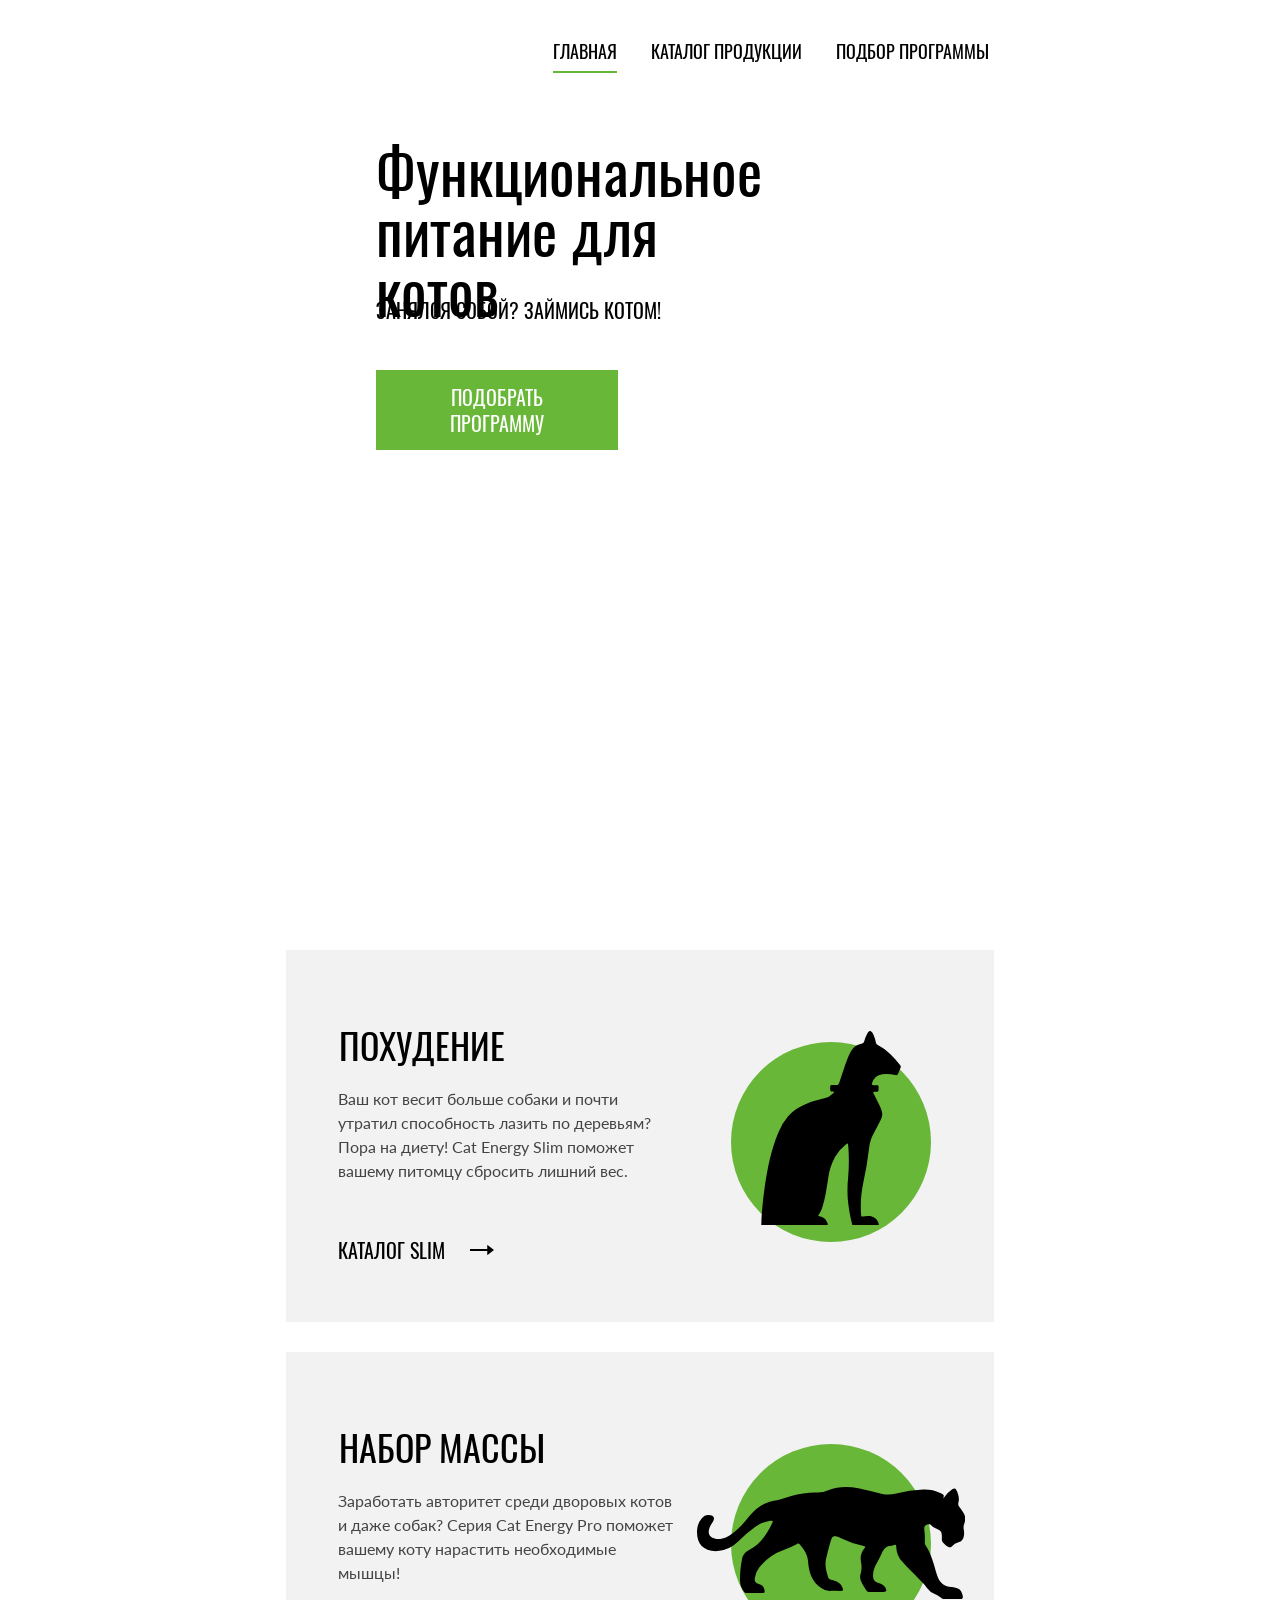
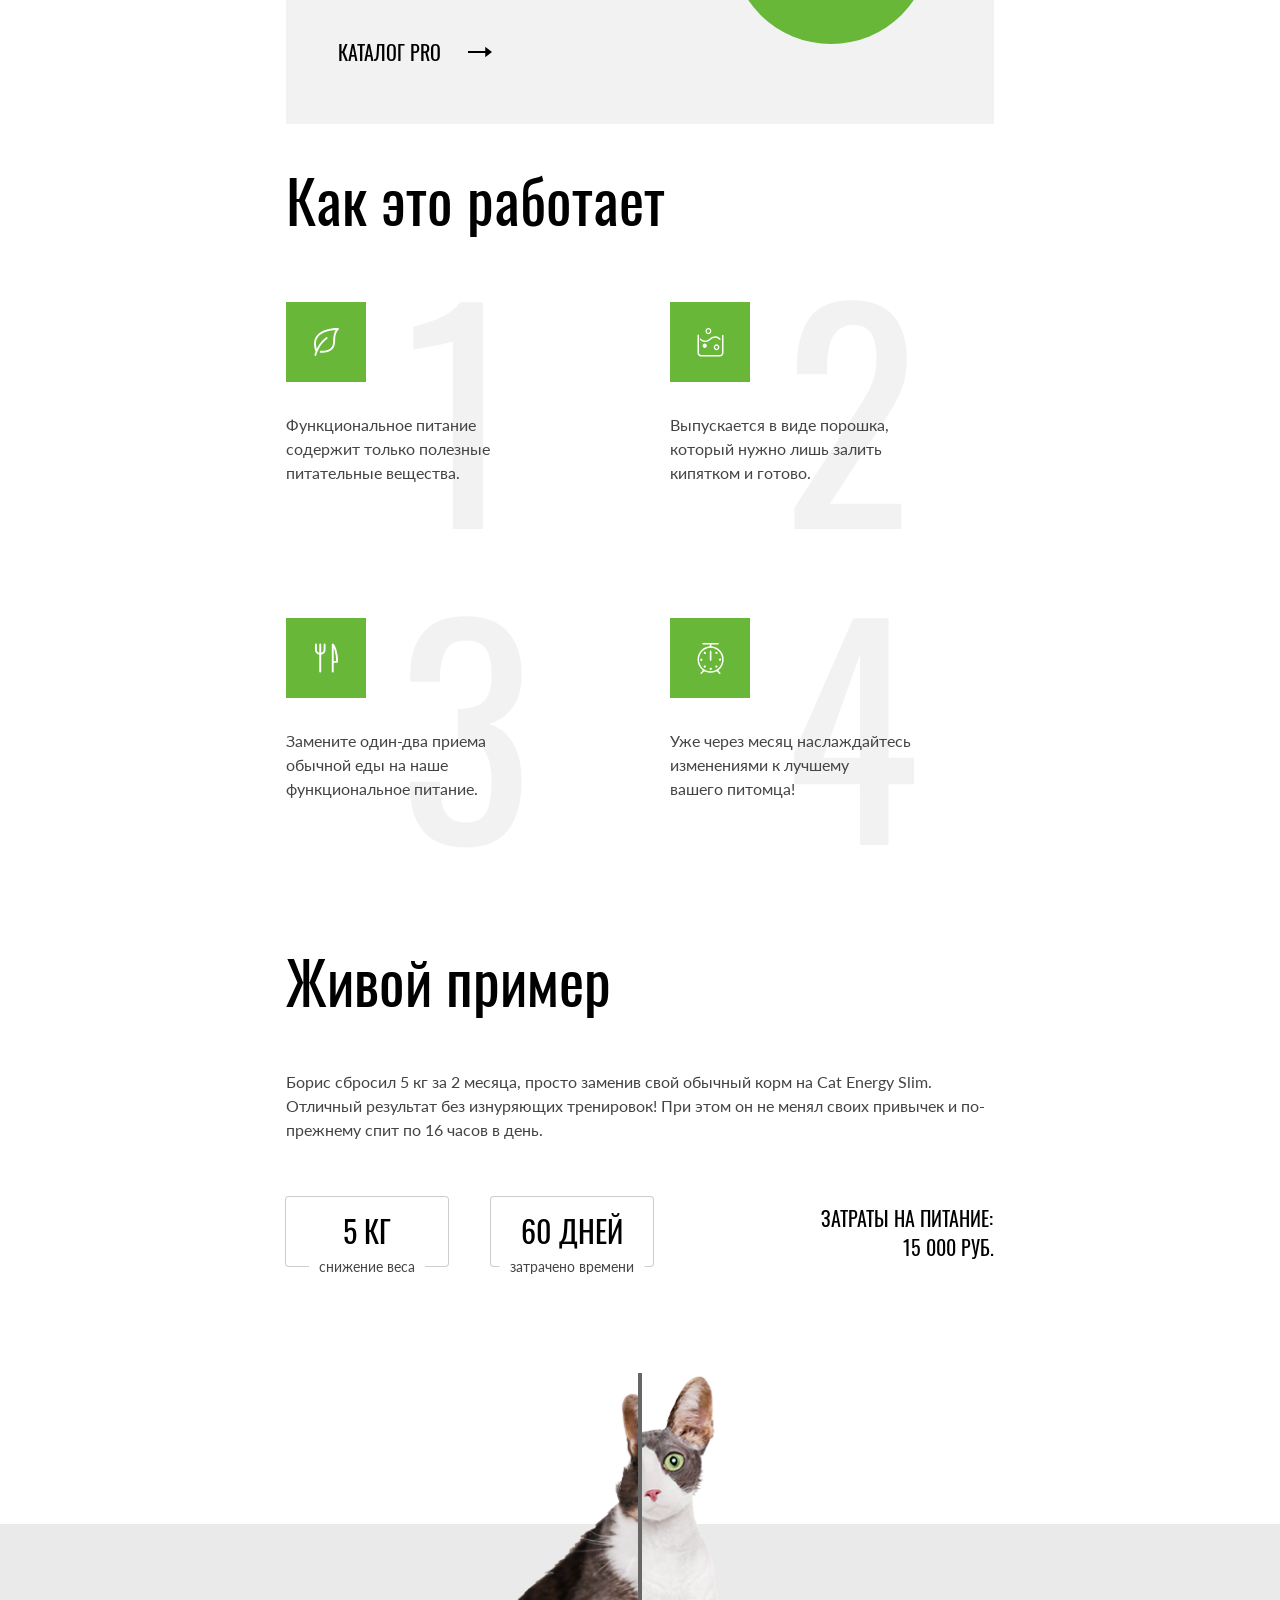
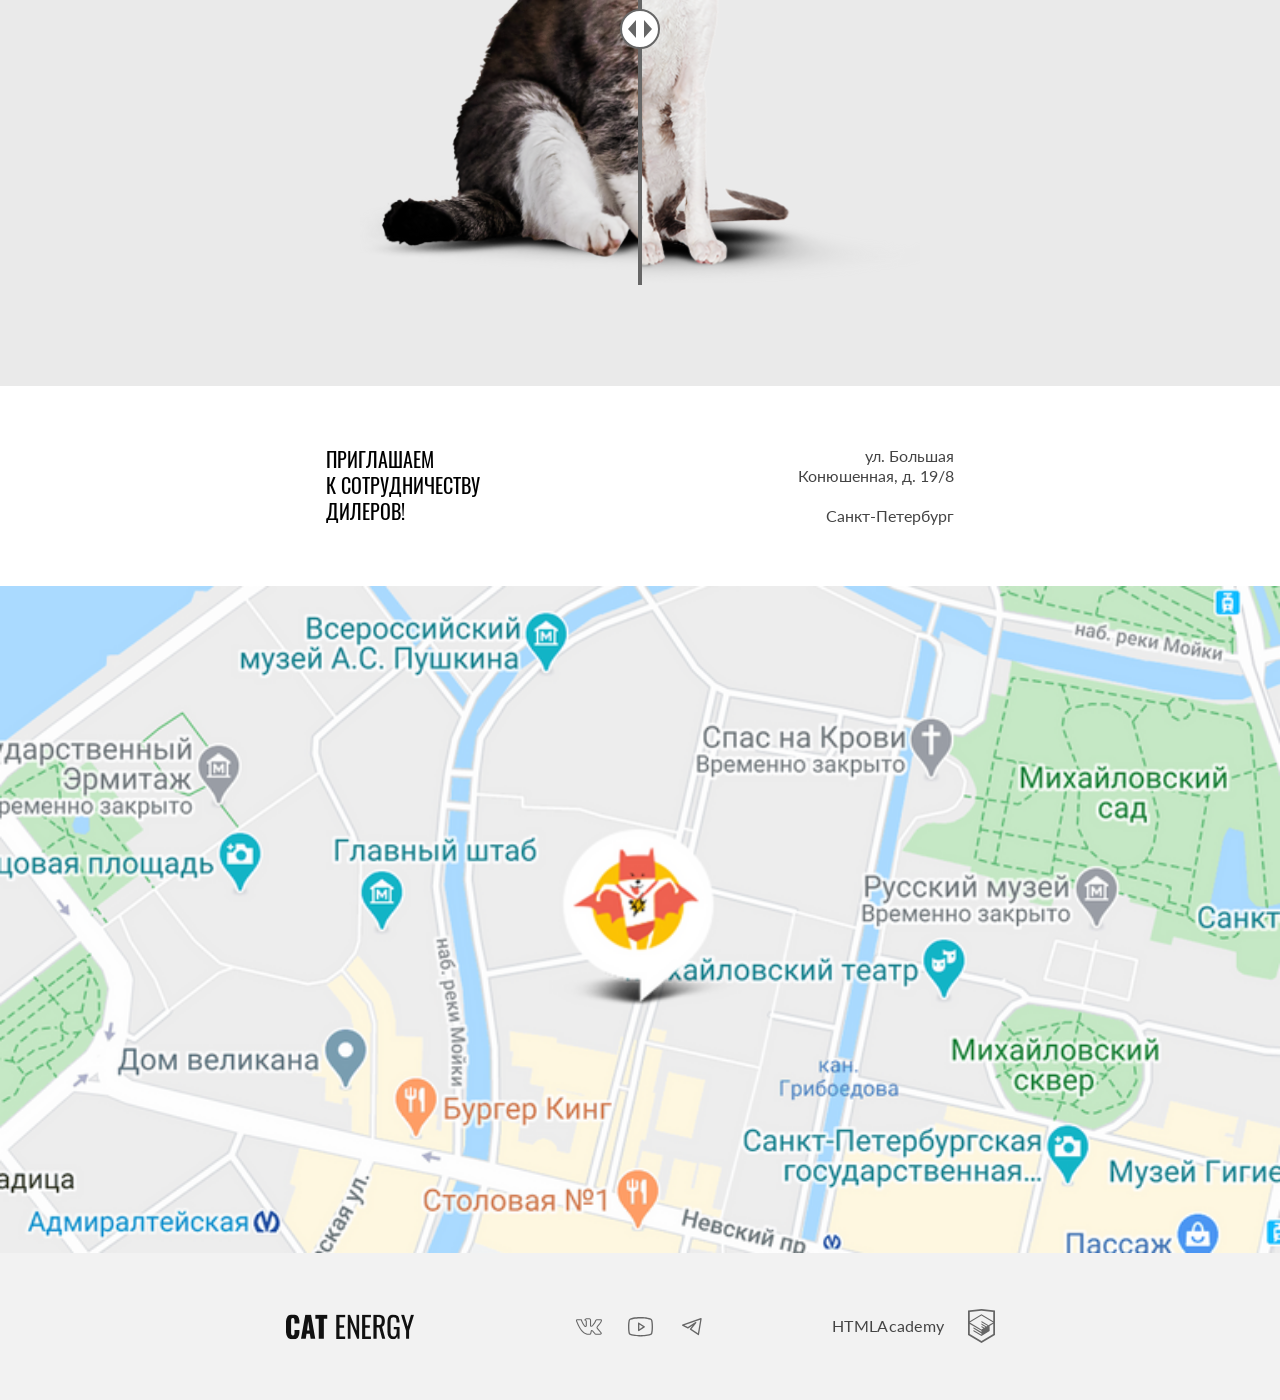
==== index.html @ 788d7224 "Deploying to gh-pages from @ bearBenjamin/2274609-cat-energy-2@b11954ce4266f8e70de9b8f3537c5e6decfe5" ====
<!DOCTYPE html><html class="page" lang="ru"><head><meta charset="UTF-8"><title>Название проекта</title><meta name="viewport" content="width=device-width,initial-scale=1"><link rel="icon" href="favicon.ico"><link rel="icon" href="favicons/icon.svg" type="image/svg+xml"><link rel="apple-touch-icon" href="favicons/180.png"><link rel="manifest" href="manifest.webmanifest"><link rel="stylesheet" href="styles/styles.css"><script src="scripts/index.js" defer="defer"></script></head><body class="page__body"><header class="main-header"><div class="main-header__container wrapper"><nav class="main-header__nav main-nav"><a class="main-nav__logo" href="#"><div class="main-nav__logo-image-wrapper"><picture><source media="(min-width: 1440px)" srcset="images/logo-dekstop.svg" width="70" height="59" type="image/svg+xml"><source media="(min-width: 768px)" srcset="images/logo-tablet.svg" width="60" height="50" type="image/svg+xml"><img class="main-nav__logo-image" src="images/logo-mobile.svg" width="33" height="38" alt="Логотип компании"></picture></div><div class="main-nav__logo-text-wrapper"><picture><source media="(min-width: 1440px)" srcset="images/logo-text-tablet.svg" width="118" height="21" type="image/svg+xml"><source media="(min-width: 768px)" srcset="images/logo-text-tablet.svg" width="101" height="18" type="image/svg+xml"><img class="main-nav__logo-text" src="images/logo-2.svg" width="101" height="18" alt="Название компании Cat Energy"></picture></div></a><ul class="main-nav__list main-nav__list--nojs"><li class="main-nav__list-item main-nav__list-item--current"><a class="main-nav__list-link main-nav__list-link--current" href="#">Главная</a></li><li class="main-nav__list-item"><a class="main-nav__list-link" href="catalog.html">Каталог продукции</a></li><li class="main-nav__list-item"><a class="main-nav__list-link" href="form-programs.html">Подбор программы</a></li></ul></nav><button class="main-header__button main-header__button--nojs button-toggle" type="button"><noscript><span class="visually-hidden">Отключен JS</span></noscript><span class="button-toggle__text visually-hidden">Открыть меню</span></button></div><article class="main-header__hero hero"><div class="hero__inner wrapper"><h1 class="title hero__title">Функциональное питание для котов</h1><p class="hero__slogan">Занялся собой? Займись котом!</p><div class="hero__image-wrapper"><picture><source width="552" height="499" type="image/jpg" media="(min-width: 1440px)" srcset="images/index/hero-dekstop-cat-food@1x.png, images/index/hero-dekstop-cat-food@2x.png 2x"><source width="709" height="609" type="image/jpg" media="(min-width: 768px)" srcset="images/index/hero-tablet-cat-food@1x.jpg, images/index/hero-tablet-cat-food@2x.jpg 2x"><img class="hero__image" src="images/index/hero-mobile-cat-food@1x.png" srcset="images/index/hero-mobile-cat-food@2x.png" width="280" height="270" alt="Стакан кошачьих вкусняшек"></picture></div><a class="button hero__link-programs" href="form-programs.html">Подобрать программу</a></div></article></header><main class="main-container"><section class="cat-programs"><div class="wrapper"><h2 class="visually-hidden">Программы тренировок</h2><ul class="cat-programs__list"><li class="cat-programs__list-item cat-programs__list-item--slim"><h3 class="title-secondary cat-programs__item-title">Похудение</h3><p class="cat-programs__item-content">Ваш кот весит больше собаки и почти утратил способность лазить по деревьям? Пора на диету! Cat Energy Slim поможет вашему питомцу сбросить лишний вес.</p><a class="cat-programs__item-link cat-programs__item-link-slim" href="form-programs.html">Каталог slim</a></li><li class="cat-programs__list-item cat-programs__list-item--pro"><h3 class="title-secondary cat-programs__item-title">Набор массы</h3><p class="cat-programs__item-content">Заработать авторитет среди дворовых котов и даже собак? Серия Cat Energy Pro поможет вашему коту нарастить необходимые мышцы!</p><a class="cat-programs__item-link cat-programs__item-link-pro" href="form-programs.html">Каталог pro</a></li></ul></div></section><section class="description-cat-programs"><div class="wrapper"><h2 class="title description-cat-programs__title">Как это работает</h2><ol class="description-cat-programs__list"><li class="description-cat-programs__list-item description-cat-programs__list-item-one"><p class="description-cat-programs__content">Функциональное питание содержит только полезные питательные вещества.</p></li><li class="description-cat-programs__list-item description-cat-programs__list-item-two"><p class="description-cat-programs__content">Выпускается в виде порошка, который нужно лишь залить кипятком и готово.</p></li><li class="description-cat-programs__list-item description-cat-programs__list-item-three"><p class="description-cat-programs__content">Замените один-два приема обычной еды на наше функциональное питание.</p></li><li class="description-cat-programs__list-item description-cat-programs__list-item-four"><p class="description-cat-programs__content">Уже через месяц наслаждайтесь изменениями к лучшему <span>вашего питомца!</span></p></li></ol></div></section><section class="role-model"><div class="role-model__wrapper wrapper"><div class="role-model__inner role-model-inner"><h2 class="title role-model__title">Живой пример</h2><p class="role-model__description">Борис сбросил 5 кг за 2 месяца, просто заменив свой обычный корм на Cat Energy Slim. Отличный результат без изнуряющих тренировок! При этом он не менял своих привычек и по-прежнему спит по 16 часов в день.</p><div class="role-model__date"><div class="role-model__date-container role-model-date-container"><p class="role-model-date-container__date">5 кг</p><p class="role-model-date-container__description role-model-date-container__description-mass">снижение веса</p></div><div class="role-model__date-container role-model-date-container"><p class="role-model-date-container__date">60 дней</p><p class="role-model-date-container__description role-model-date-container__description-time">затрачено времени</p></div><div class="role-model__price-container role-model-price-container"><p class="role-model-price-container__price-description">Затраты на питание:</p><p class="role-model-price-container__price-total-sum">15 000 руб.</p></div></div></div><div class="role-model__slider-container slider-container"><div class="slider-container__inner"><picture><source width="560" height="512" type="image/png" media="(min-width: 768px)" srcset="images/slider/slider-tablet-after@1x.png, images/slider/slider-tablet-after@2x.png 2x"><img class="slider-container__image" src="images/slider/slider-mobile-after@1x.png" srcset="images/slider/slider-mobile-after@2x.png" width="280" height="256" alt="Кот после программы"></picture></div><div class="slider-container__inner slider-container__inner--before"><picture><source width="560" height="512" type="image/png" media="(min-width: 768px)" srcset="images/slider/slider-tablet-before@1x.png, images/slider/slider-tablet-before@2x.png 2x"><img class="slider-container__image" src="images/slider/slider-mobile-before@1x.png" srcset="images/slider/slider-mobile-before@2x.png" width="280" height="256" alt="Кот до программы"></picture></div><div class="slider-container__toggle"></div></div></div></section><section class="contact"><div class="contact__wrapper wrapper"><div class="contact__content-container"><h2 class="visually-hidden">Контакты</h2><p class="contact__slogan">Приглашаем<br>к сотрудничеству дилеров!</p><address class="contact__address">ул. Большая Конюшенная, д. 19/8 <span>Санкт-Петербург</span></address></div></div><div class="contact__map-container"><picture><source width="1440" height="400" type="image/png" media="(min-width: 1440px)" srcset="images/map-dekstop@1x.png, images/map-dekstop@2x.png 2x"><source width="768" height="400" type="image/png" media="(min-width: 768px)" srcset="images/map-tablet@1x.png, images/map-tablet@2x.png 2x"><img class="contact__map-image" src="images/map-mobile@1x.png" srcset="images/map-mobile@2x.png" width="320" height="362" alt="Cat Energy на карте города"></picture><iframe class="contact__map-yandex" src="https://yandex.ru/map-widget/v1/?um=constructor%3Ae79877a2fb6a7c3cc64abce798a42e9704626f68de5ea9ac3805ad1f6dbfb003&amp;source=constructor" width="360" height="362"></iframe></div></section></main><footer class="page-footer"><div class="page-footer__container wrapper"><a class="page-footer__logo" href="index.html"><img class="page-footer__logo-text" src="images/logo-tekst.svg" width="128" height="24" alt="Название компании Cat Energy"></a><ul class="page-footer__social-list"><li class="page-footer__social-list-item footer-social-list-item"><a class="footer-social-list-item__link footer-social-list-item__link--vk" href="https://vk.com/htmlacademy"><span class="visually-hidden">Вконтакте</span></a></li><li class="page-footer__social-list-item footer-social-list-item"><a class="footer-social-list-item__link footer-social-list-item__link--youtube" href="https://www.youtube.com/user/htmlacademyru"><span class="visually-hidden">Ютуб</span></a></li><li class="page-footer__social-list-item footer-social-list-item"><a class="footer-social-list-item__link footer-social-list-item__link--telegram" href="https://t.me/htmlacademy"><span class="visually-hidden">Телеграмм</span></a></li></ul><a class="page-footer__developer-contact" href="https://htmlacademy.ru/intensive/adaptive"><span class="page-footer__name-developer">HTMLAcademy</span> <svg class="page-footer__logo-developer" viewBox="0 0 27 34" width="27" height="34"><use href="../icons/stack.svg#footer-logo-htmlacademy"></use></svg> <span class="visually-hidden">Логотип htmlAcademy</span></a></div></footer></body></html>
---- styles/styles.css ----
@font-face{font-family:Oswald;font-weight:400;font-style:normal;font-display:swap;src:url(../fonts/oswald/oswaldregular.woff2)format("woff2"),url(../fonts/oswald/oswaldregular.woff)format("woff")}@font-face{font-family:Lato;font-weight:400;font-style:normal;font-display:swap;src:url(../fonts/lato/Lato-Regular.woff2)format("woff2"),url(../fonts/lato/Lato-Regular.woff)format("woff")}*,:before,:after{box-sizing:border-box}a{text-decoration:none}.wrapper{width:320px;margin:0 auto;padding-left:20px;padding-right:20px}@media (width>=768px){.wrapper{width:768px;margin:0 auto;padding-left:30px;padding-right:30px}}@media (width>=1440px){.wrapper{width:1440px;margin:0 auto;padding-left:110px;padding-right:110px}}.visually-hidden:not(:focus):not(:active){-webkit-clip-path:inset(50%);clip-path:inset(50%);white-space:nowrap;width:1px;height:1px;position:absolute;overflow:hidden}.page{height:100%}.page__body{color:#000;background-color:#fff;grid-template-rows:min-content 1fr min-content;min-height:100%;margin:0;font-family:Lato,sans-serif;font-weight:400;display:grid}.title{color:#000;overflow-wrap:break-word;font-family:Oswald,sans-serif;font-size:36px;font-weight:400;line-height:36px}@media (width>=768px){.title{font-size:60px}}.title-secondary{text-align:center;color:#000;overflow-wrap:break-word;font-family:Oswald,sans-serif;font-size:24px;font-weight:400;line-height:24px}@media (width>=768px){.title-secondary{font-size:32px;line-height:32px}}@media (width>=1440px){.title-secondary{font-size:40px;line-height:40px}}.button{text-transform:uppercase;text-align:center;color:#fff;background-color:#68b738;font-family:Oswald,sans-serif;font-size:16px;line-height:20px}@media (width>=768px){.button{font-size:16px;line-height:20px}}.button--show{color:#444;background-color:#f2f2f2}.main-header{color:#000;background-color:#fff;padding-top:13px}@media (width>=768px){.main-header{padding-top:24px;padding-bottom:0}}@media (width>=1440px){.main-header{padding-top:55px}}.main-header__container{position:relative}.main-header__nav{margin-bottom:14px;position:relative}@media (width>=768px){.main-header__nav{gap:93px;margin-bottom:0;display:flex}}@media (width>=1440px){.main-header__nav{gap:538px}}.main-header__button{background-image:url(../icons/stack.svg#logo-button-open);background-position:50%;background-repeat:no-repeat;background-size:24px 24px;position:absolute;top:7px;right:21px}@media (width>=768px){.main-header__button{display:none}}.main-header__button--close{background-image:url(../icons/stack.svg#logo-button-close);background-position:50%;background-repeat:no-repeat;background-size:20px 24px;top:5px;right:17px}.main-header__button--nojs{background-image:none}.main-nav{font-family:Oswald,sans-serif;font-size:20px;line-height:20px}@media (width>=768px){.main-nav{font-size:18px;line-height:24px}}@media (width>=1440px){.main-nav{color:#fff;font-size:20px;line-height:normal}}.main-nav__logo{flex-wrap:wrap;column-gap:56px;display:flex}@media (width>=768px){.main-nav__logo{column-gap:13px}}@media (width>=1440px){.main-nav__logo{column-gap:12px}}.main-nav__logo-image-wrapper{width:33px;height:38px}@media (width>=768px){.main-nav__logo-image-wrapper{width:60px;height:50px}}@media (width>=1440px){.main-nav__logo-image-wrapper{width:70px;height:59px}}.main-nav__logo-image{width:33px;height:38px;display:block}@media (width>=768px){.main-nav__logo-image{width:60px;height:50px}}@media (width>=1440px){.main-nav__logo-image{width:70px;height:59px}}.main-nav__logo-text-wrapper{padding-top:10px;padding-bottom:10px;display:block}@media (width>=768px){.main-nav__logo-text-wrapper{padding-top:16px;padding-bottom:16px}}@media (width>=1440px){.main-nav__logo-text-wrapper{padding-top:19px;padding-bottom:19px}}.main-nav__logo-text{width:101px;height:18px;display:block}@media (width>=768px){.main-nav__logo-text{width:101px;height:19px}}@media (width>=1440px){.main-nav__logo-text{width:121px;height:22px}}.main-nav__list{z-index:5;background-color:#fff;flex-direction:column;min-width:320px;margin:13px 0 0;padding:0;list-style:none;display:none;position:absolute;top:38px;left:-20px}@media (width>=768px){.main-nav__list{flex-direction:row;gap:34px;margin-top:0;margin-right:3px;padding-top:14px;display:flex;position:static}}@media (width>=1440px){.main-nav__list{background-color:inherit;gap:34px;margin-right:1px;padding-top:16px;padding-bottom:3px}}@media (width>=320px) and (width<=768px){.main-nav__list--close{display:flex}.main-nav__list--open{display:none}.main-nav__list--nojs{display:flex;position:relative;top:0}}.main-nav__list-item{text-align:center;color:#fff;border-top:1px solid #e6e6e6;padding:18px 15px 16px;font-size:20px;line-height:normal}@media (width>=768px){.main-nav__list-item{border:none;padding:1px 0 10px;font-size:18px;line-height:24px}}@media (width>=1440px){.main-nav__list-item{font-size:20px;line-height:normal}.main-nav__list-item--catalog{color:#111}}.main-nav__list-link{text-transform:uppercase;color:#000}@media (width>=768px){.main-nav__list-link{position:relative}}@media (width>=1440px){.main-nav__list-link{color:#fff}}@media (width>=768px){.main-nav__list-link--current:after{content:"";background-color:#68b738;height:2px;position:absolute;bottom:-9px;left:0;right:0}}@media (width>=768px) and (width>=1440px){.main-nav__list-link--current:after{background-color:#fff}}@media (width>=1440px){.main-nav__list-link--catalog:after{background-color:#68b738}.main-nav__list-link--catalog{color:#111}}.button-toggle{background-color:#fff;border:none;width:24px;height:24px;padding:0}.hero{color:#000;background-color:#fff}.hero:before{content:"";z-index:0;background-color:#68b738;background-image:linear-gradient(#68b738d9,#68b738d9),url(../images/index/hero-mobile-bg@2x.jpg),linear-gradient(90deg,#414778 50%,#42425b 50%);background-position:50%;background-repeat:no-repeat;background-size:auto,320px 302px,auto;width:100%;height:302px;position:absolute;left:0;right:0}@media (width>=768px){.hero:before{display:none}}@media (width>=1440px){.hero:before{content:"";background-image:linear-gradient(#68b738d9,#68b738d9),url(../images/index/hero-desktop-bg@2x.jpg),linear-gradient(90deg,#414778,#42425b 50%);background-size:auto,720px 694px;width:50%;height:693px;display:block;position:absolute;top:0;left:50%}}.hero__inner{padding-top:27px}@media (width>=768px){.hero__inner{grid-template-rows:160px 70px 580px;grid-template-columns:1fr;padding-top:65px;display:grid}}@media (width>=1440px){.hero__inner{grid-template-rows:269px 72px 238px;grid-template-columns:447px auto;padding-top:0}}.hero__title{z-index:1;text-align:center;color:#fff;overflow-wrap:break-word;margin:0 0 25px;padding-left:15px;padding-right:15px;position:relative}@media (width>=768px){.hero__title{text-align:left;color:#000;margin-top:0;margin-bottom:40px;padding-left:90px;padding-right:202px;font-size:60px;line-height:60px;position:static}}@media (width>=1440px){.hero__title{grid-area:1/1/2/2;width:416px;margin-bottom:40px;margin-left:80px;padding-top:109px;padding-left:0;padding-right:0}}.hero__slogan{z-index:1;text-transform:uppercase;text-align:center;color:#fff;overflow-wrap:break-word;margin:0 0 29px;padding-left:39px;padding-right:42px;font-family:Oswald,sans-serif;font-size:14px;line-height:14px;position:relative}@media (width>=768px){.hero__slogan{z-index:0;text-align:left;text-transform:uppercase;color:#000;margin-bottom:50px;padding-left:90px;padding-right:307px;font-size:20px;line-height:20px;position:static}}@media (width>=1440px){.hero__slogan{grid-area:2/1/2/2;width:283px;margin-bottom:52px;margin-left:80px;padding:0}}.hero__image-wrapper{z-index:1;width:280px;height:auto;margin-bottom:3px;position:relative}@media (width>=768px){.hero__image-wrapper{z-index:0;grid-area:3/1/4/-1;width:709px;margin-top:-29px;margin-bottom:0;position:static}}@media (width>=1440px){.hero__image-wrapper{grid-area:1/2/3/2;width:552px;margin-top:28px}}.hero__image{display:block}.hero__link-programs{text-align:center;color:#fff;overflow-wrap:break-word;margin:0 auto;padding:10px 64px;text-decoration:none;display:block}@media (width>=768px){.hero__link-programs{z-index:1;grid-area:3/1/3/2;align-self:start;width:242px;margin-left:90px;padding:14px 26px;font-size:20px;line-height:26px}}@media (width>=1440px){.hero__link-programs{grid-area:3/1/3/2;margin-left:80px;padding:14px 26px;font-size:20px;line-height:26px}}.main-container{color:#000;background-color:#fff}.cat-programs{color:#000;background-color:#fff;padding-top:20px}@media (width>=768px){.cat-programs{padding-top:0}}@media (width>=1440px){.cat-programs{padding-top:82px}}.cat-programs__list{flex-flow:column wrap;gap:20px;margin:0;padding:0;list-style:none;display:flex}@media (width>=768px){.cat-programs__list{gap:30px}}@media (width>=1440px){.cat-programs__list{flex-direction:row;gap:80px}}.cat-programs__list-item{background-color:#f2f2f2;padding:30px 33px 22px 20px;position:relative}@media (width>=768px){.cat-programs__list-item{padding:77px 316px 57px 52px}}@media (width>=1440px){.cat-programs__list-item{width:570px;padding:77px 61px 59px 53px}.cat-programs__list-item:last-child{padding-right:67px}}.cat-programs__list-item:before{content:"";background-color:#68b738;border-radius:50%;width:50px;height:50px;position:absolute;top:24px;left:20px}@media (width>=768px){.cat-programs__list-item:before{width:200px;height:200px;top:92px;left:445px}}@media (width>=1440px){.cat-programs__list-item:before{width:100px;height:100px;top:47px;left:52px}}.cat-programs__list-item--slim:after{content:"";background-image:url(../icons/stack.svg#cat-program-slim);background-position:50%;background-repeat:no-repeat;background-size:cover;width:36px;height:50px;position:absolute;top:21px;left:27px}@media (width>=768px){.cat-programs__list-item--slim:after{width:140px;height:194px;top:81px;left:475px}}@media (width>=1440px){.cat-programs__list-item--slim:after{width:70px;height:97px;top:41px;left:67px}}.cat-programs__list-item--pro:after{content:"";background-image:url(../icons/stack.svg#cat-program-pro);background-position:50%;background-repeat:no-repeat;background-size:cover;width:67px;height:28px;position:absolute;top:35px;left:12px}@media (width>=768px){.cat-programs__list-item--pro:after{width:268px;height:112px;top:135px;left:411px}}@media (width>=1440px){.cat-programs__list-item--pro:after{width:134px;height:56px;top:67px;left:33px}}.cat-programs__item-title{text-align:left;text-transform:uppercase;max-width:150px;margin:0 0 29px 70px;line-height:37px}@media (width>=768px){.cat-programs__item-title{max-width:270px;margin-bottom:24px;margin-left:1px;font-size:36px;line-height:36px}}@media (width>=1440px){.cat-programs__item-title{margin-bottom:73px;margin-left:162px}}.cat-programs__item-content{color:#444;overflow-wrap:break-word;max-width:240px;margin:0 0 42px;font-size:14px;line-height:18px;position:relative}@media (width>=768px){.cat-programs__item-content{max-width:350px;margin-bottom:52px;font-size:16px;line-height:24px}}@media (width>=1440px){.cat-programs__item-content{max-width:460px;margin-bottom:27px}}.cat-programs__item-content:after{content:"";width:240px;position:absolute;top:113px;left:0;box-shadow:0 0 0 1px #d9d9d9}@media (width>=768px){.cat-programs__item-content:after{display:none}}.cat-programs__item-link{text-transform:uppercase;text-align:left;color:#000;padding-right:94px;font-family:Oswald,sans-serif;font-size:16px;line-height:16px;text-decoration:none;display:block;position:relative}@media (width>=768px){.cat-programs__item-link{padding-right:176px;font-size:20px;line-height:normal}}.cat-programs__item-link-pro{padding-right:88px}@media (width>=768px){.cat-programs__item-link-pro{padding-right:179px}}.cat-programs__item-link-slim:after{content:"";background-color:#000;width:32px;height:10px;position:absolute;top:3px;left:102px;-webkit-mask-image:url(../icons/stack.svg#cat-program-arrow);mask-image:url(../icons/stack.svg#cat-program-arrow);-webkit-mask-position:0;mask-position:0;-webkit-mask-size:32px 12px;mask-size:32px 12px;-webkit-mask-repeat:no-repeat;mask-repeat:no-repeat}@media (width>=768px){.cat-programs__item-link-slim:after{top:10px;left:132px}}@media (width>=1440px){.cat-programs__item-link-slim:after{bottom:64px}}.cat-programs__item-link-pro:after{content:"";background-color:#000;width:32px;height:10px;position:absolute;top:3px;left:97px;-webkit-mask-image:url(../icons/stack.svg#cat-program-arrow);mask-image:url(../icons/stack.svg#cat-program-arrow);-webkit-mask-position:0;mask-position:0;-webkit-mask-size:34px 12px;mask-size:34px 12px;-webkit-mask-repeat:no-repeat;mask-repeat:no-repeat}@media (width>=768px){.cat-programs__item-link-pro:after{top:10px;left:129px}}@media (width>=1440px){.cat-programs__item-link-pro:after{bottom:64px;left:127px}}.description-cat-programs{color:#000;background-color:#fff;padding-top:20px;padding-bottom:37px}@media (width>=768px){.description-cat-programs{padding-top:45px;padding-bottom:47px}}@media (width>=1440px){.description-cat-programs{padding-top:71px;padding-bottom:69px}}.description-cat-programs__title{text-align:left;margin:0 0 40px 1px;line-height:40px}@media (width>=768px){.description-cat-programs__title{margin-bottom:32px;margin-left:0;line-height:60px}}@media (width>=1440px){.description-cat-programs__title{margin-left:0}}.description-cat-programs__list{flex-flow:column;gap:20px;margin:0;padding:0 0 0 80px;list-style:none;display:flex}@media (width>=768px){.description-cat-programs__list{counter-reset:item-count;flex-flow:wrap;gap:35px 135px;padding-left:0}}@media (width>=1440px){.description-cat-programs__list{gap:76px}}.description-cat-programs__list-item{color:#444;overflow-wrap:break-word;width:200px;margin-top:2px;margin-bottom:4px;font-size:14px;line-height:18px;position:relative}@media (width>=768px){.description-cat-programs__list-item{counter-increment:item-count 1;width:249px;margin:0;padding:152px 0 57px;font-size:16px;line-height:24px}}@media (width>=1440px){.description-cat-programs__list-item{width:248px;padding:151px 0 57px;font-size:16px;line-height:24px}}.description-cat-programs__list-item:before{content:"";background-color:#68b738;background-position:50%;background-repeat:no-repeat;width:60px;height:60px;position:absolute;top:-2px;left:-80px}@media (width>=768px){.description-cat-programs__list-item:before{width:80px;height:80px;top:41px;left:0}.description-cat-programs__list-item:after{color:#f2f2f2;content:counter(item-count);font-family:Oswald,sans-serif;font-size:280px;position:absolute;top:130px;left:113px}}@media (width>=1440px){.description-cat-programs__list-item-one{padding-right:26px}}.description-cat-programs__list-item-one:before{background-image:url(../icons/stack.svg#icon-leaf);background-size:30px 32px}@media (width>=1440px){.description-cat-programs__list-item-one:before{background-size:32px 32px;top:40px}}@media (width>=768px){.description-cat-programs__list-item-one:after{top:130px;left:119px}}@media (width>=1440px){.description-cat-programs__list-item-two{padding-right:22px}}.description-cat-programs__list-item-two:before{background-image:url(../icons/stack.svg#icon-powder);background-size:27px 29px}@media (width>=1440px){.description-cat-programs__list-item-two:before{background-size:28px 29px;top:40px;left:1px}.description-cat-programs__list-item-three{padding-left:1px;padding-right:41px}}.description-cat-programs__list-item-three:before{background-image:url(../icons/stack.svg#icon-eat);background-size:25px 30px}@media (width>=1440px){.description-cat-programs__list-item-three:before{background-size:25px 31px;top:40px;left:2px}.description-cat-programs__list-item-four{padding-left:2px}}.description-cat-programs__content span{display:inline-block}.description-cat-programs__list-item-four:before{background-image:url(../icons/stack.svg#icon-mass);background-size:27px 31px}@media (width>=1440px){.description-cat-programs__list-item-four:before{background-size:28px 31px;top:40px;left:3px}}.description-cat-programs__content{z-index:2;margin:0;position:relative}.role-model{color:#000;background-color:#eaeaea;padding-top:37px;padding-bottom:40px}@media (width>=768px){.role-model{background:linear-gradient(#fff 0 619px,#eaeaea 619px 1081px);padding-top:45px;padding-bottom:101px}}@media (width>=1440px){.role-model{background:linear-gradient(#fff 0 136px,#eaeaea 136px);padding-top:0;padding-bottom:75px}.role-model__wrapper{grid-template-rows:auto;grid-template-columns:436px 560px;column-gap:224px;display:grid}}.role-model__inner{margin-bottom:20px}@media (width>=768px){.role-model__inner{margin-bottom:99px}}@media (width>=1440px){.role-model__inner{width:436px;margin-bottom:0}}.role-model__title{text-align:left;margin:0 0 40px;line-height:40px}@media (width>=768px){.role-model__title{margin-bottom:60px;font-size:60px;line-height:60px}}@media (width>=1440px){.role-model__title{margin-bottom:146px}}.role-model__description{color:#444;overflow-wrap:break-word;margin:0 0 20px;font-size:14px;line-height:18px}@media (width>=768px){.role-model__description{margin-bottom:55px;font-size:16px;line-height:24px}}@media (width>=1440px){.role-model__description{margin-bottom:69px;padding-right:4px}}.role-model__date{overflow-wrap:break-word;flex-wrap:wrap;justify-content:center;gap:35px 32px;display:flex}@media (width>=768px){.role-model__date{justify-content:normal;gap:43px}}@media (width>=1440px){.role-model__date{gap:55px 42px}}.role-model__date-container{width:124px;position:relative}@media (width>=768px){.role-model__date-container{width:162px;height:69px}}.role-model__price-container{width:186px}@media (width>=768px){.role-model__price-container{width:174px;margin-left:auto;padding-top:11px;padding-bottom:17px}}@media (width>=1440px){.role-model__price-container{text-align:center;gap:63px;width:327px;margin-left:1px;padding-top:8px;padding-bottom:0;display:flex}}.role-model__slider-container{width:280px;height:256px;position:relative}@media (width>=768px){.role-model__slider-container{width:560px;height:512px;margin:0 auto}}.role-model-date-container{text-align:center;border-radius:3px;box-shadow:0 0 0 1px #cdcdcd}.role-model-date-container__date{text-transform:uppercase;margin:0;padding-top:15px;padding-bottom:16px;font-family:Oswald,sans-serif;font-size:24px;line-height:24px}@media (width>=768px){.role-model-date-container__date{padding-top:15px;padding-bottom:20px;font-size:30px;line-height:37px}}.role-model-date-container__description{color:#444;overflow-wrap:break-word;margin:0;padding-left:16px;padding-right:19px;font-size:12px;line-height:12px;position:absolute;bottom:-16px;left:50%;transform:translate(-50%)}@media (width>=768px){.role-model-date-container__description{font-size:14px;line-height:14px}}.role-model-date-container__description-mass{background-color:#eaeaea;width:90px;height:24px;overflow:hidden}@media (width>=768px){.role-model-date-container__description-mass{background-color:#fff;width:116px;height:14px;padding-left:10px;padding-right:10px;bottom:-8px}}@media (width>=1440px){.role-model-date-container__description-mass{background-color:#eaeaea}}.role-model-date-container__description-time{background-color:#eaeaea;width:93px;height:24px;overflow:hidden}@media (width>=768px){.role-model-date-container__description-time{background-color:#fff;width:145px;height:14px;padding-left:10px;padding-right:10px;bottom:-8px}}@media (width>=1440px){.role-model-date-container__description-time{background-color:#eaeaea}}.role-model-price-container{text-transform:uppercase;font-family:Oswald,sans-serif;font-size:14px;line-height:20px}.role-model-price-container__price-description,.role-model-price-container__price-total-sum{margin:0;display:inline}@media (width>=768px){.role-model-price-container__price-description,.role-model-price-container__price-total-sum{text-align:right;font-size:20px;line-height:20px;display:block}}@media (width>=1440px){.role-model-price-container__price-description,.role-model-price-container__price-total-sum{display:inline}}@media (width>=768px){.role-model-price-container__price-description{margin-bottom:9px;padding-right:1px}}@media (width>=1440px){.role-model-price-container__price-description{margin-bottom:0}}.slider-container__inner{width:100%;height:auto;position:absolute;top:0;left:0;overflow:hidden}.slider-container__image{display:block}.slider-container__inner--before{z-index:1;background-color:#eaeaea;width:50%}@media (width>=768px){.slider-container__inner--before{background:linear-gradient(#fff 0 151px,#eaeaea 151px)}}@media (width>=1440px){.slider-container__inner--before{background:linear-gradient(#fff 0 136px,#eaeaea 136px)}}.slider-container__toggle{z-index:1;cursor:pointer;background-color:#666;width:4px;height:100%;display:block;position:relative;top:0;left:49.4%}@media (width>=768px){.slider-container__toggle{left:49.7%}}.slider-container__toggle:before{content:"";background-color:#fff;border:2px solid #666;border-radius:50%;width:40px;height:40px;position:absolute;top:50%;left:50%;transform:translate(-50%,-50%)}.slider-container__toggle:after{content:"";background-color:#666;width:24px;height:18px;position:absolute;top:50%;left:50%;transform:translate(-50%,-50%);-webkit-mask-image:url(../icons/stack.svg#slider-arows);mask-image:url(../icons/stack.svg#slider-arows);-webkit-mask-position:50%;mask-position:50%;-webkit-mask-size:cover;mask-size:cover;-webkit-mask-repeat:no-repeat;mask-repeat:no-repeat}.contact{color:#000;background-color:#fff}@media (width>=1440px){.contact__wrapper{position:relative}}.contact__content-container{overflow-wrap:break-word;flex-wrap:wrap;padding:26px 0;display:flex}@media (width>=768px){.contact__content-container{width:708px;padding:60px 40px}}@media (width>=1440px){.contact__content-container{z-index:1;background-color:#fff;width:565px;padding:60px 78px 60px 80px;position:absolute;top:95px;left:110px}}.contact__slogan{text-transform:uppercase;width:140px;margin:0;font-family:Oswald,sans-serif;font-size:16px;line-height:20px}@media (width>=768px){.contact__slogan{width:163px;margin-right:auto;font-size:20px;line-height:26px}}.contact__address{color:#444;width:140px;font-size:14px;font-style:normal;line-height:20px}@media (width>=768px){.contact__address{text-align:right;flex-direction:column;gap:20px;width:157px;margin-left:auto;font-size:16px;line-height:125%;display:flex}}@media (width>=1440px){.contact__address{text-align:left}}.contact__map-container{width:100%;height:auto;position:relative}.contact__map-image{width:100%;height:100%;display:block}.contact__map-yandex{border:0;width:100%;height:100%;position:absolute;top:0;left:0}.page-footer{color:#000;background-color:#f2f2f2;padding:40px 0}@media (width>=768px){.page-footer{padding:55px 0}}@media (width>=1440px){.page-footer{padding:66px 0}}.page-footer__container{grid-template-rows:23px 23px auto;grid-template-columns:1fr;place-items:center;gap:40px;display:grid;position:relative}@media (width>=768px){.page-footer__container{grid-template-rows:37px;grid-template-columns:auto max-content 160px max-content 126px max-content auto;gap:0}}@media (width>=1440px){.page-footer__container{grid-template-columns:auto 128px 416px 132px 378px 168px auto}}.page-footer__logo{grid-row:1/1}@media (width>=768px){.page-footer__logo{grid-area:1/2/1/2}}.page-footer__container:before{content:"";width:280px;position:absolute;top:44px;left:20px;box-shadow:0 0 0 1px #d9d9d9}@media (width>=768px){.page-footer__container:before{display:none}}.page-footer__container:after{content:"";width:280px;position:absolute;bottom:54px;right:20px;box-shadow:0 0 0 1px #d9d9d9}@media (width>=768px){.page-footer__container:after{display:none}}.page-footer__logo-text{width:128px;height:27px;display:block}.page-footer__social-list{flex-wrap:wrap;grid-row:2/2;justify-content:center;align-items:center;gap:24px;width:132px;margin:0;padding:0;list-style:none;display:flex}@media (width>=768px){.page-footer__social-list{grid-area:1/4/1/4}}.page-footer__social-list-item{width:28px;height:22px}.page-footer__developer-contact{flex-wrap:wrap;grid-row:3/3;justify-content:space-between;align-items:center;width:280px;display:flex}@media (width>=768px){.page-footer__developer-contact{grid-area:1/6/1/6;width:163px;height:37px}}.page-footer__name-developer{color:#444;letter-spacing:.3px;font-size:16px;line-height:20px}.page-footer__logo-developer use{width:27px;height:34px;display:block}.footer-social-list-item{color:#000;background-color:#f2f2f2}.footer-social-list-item__link{width:100%;height:100%;display:block;-webkit-mask-position:bottom;mask-position:bottom;-webkit-mask-repeat:no-repeat;mask-repeat:no-repeat}.footer-social-list-item__link--vk:before{content:"";background-color:#666;width:100%;height:100%;padding:3px 0 2px 1px;display:block;-webkit-mask-image:url(../icons/stack.svg#footer-vkontakte);mask-image:url(../icons/stack.svg#footer-vkontakte);-webkit-mask-position:bottom;mask-position:bottom;-webkit-mask-size:27px 22px;mask-size:27px 22px;-webkit-mask-repeat:no-repeat;mask-repeat:no-repeat}.footer-social-list-item__link--youtube:before{content:"";background-color:#666;width:100%;height:100%;padding:2px 2px 1px;display:block;-webkit-mask-image:url(../icons/stack.svg#footer-youtube);mask-image:url(../icons/stack.svg#footer-youtube);-webkit-mask-position:bottom;mask-position:bottom;-webkit-mask-size:25px 20px;mask-size:25px 20px;-webkit-mask-repeat:no-repeat;mask-repeat:no-repeat}.footer-social-list-item__link--telegram:before{content:"";background-color:#666;width:100%;height:100%;padding:3px 4px 2px;display:block;-webkit-mask-image:url(../icons/stack.svg#footer-telegram);mask-image:url(../icons/stack.svg#footer-telegram);-webkit-mask-position:bottom;mask-position:bottom;-webkit-mask-size:20px 20px;mask-size:20px 20px;-webkit-mask-repeat:no-repeat;mask-repeat:no-repeat}.page-main{color:#000;background-color:#fff}.page-main:before{content:"";width:100%;display:block;position:relative;box-shadow:0 0 0 1px #d9d9d9,0 105px 0 1px #ebebeb,0 314px 0 1px #ebebeb,0 523px 0 1px #ebebeb,0 732px 0 1px #ebebeb,0 941px 0 1px #ebebeb,0 1150px 0 1px #ebebeb,0 1359px 0 1px #ebebeb,0 1568px 0 1px #ebebeb,0 1775px 0 1px #ebebeb}@media (width>=768px){.page-main:before{display:none}}.page-main__title-wrapper{padding-top:28px;padding-bottom:41px}@media (width>=768px){.page-main__title-wrapper{padding-top:65px;padding-bottom:84px}}@media (width>=1440px){.page-main__title-wrapper{padding-top:73px;padding-bottom:84px}}.page-main__title{margin:0;position:relative}@media (width>=768px){.page-main__title{font-size:60px;line-height:60px}}.catalog-product{color:#000;background-color:#fff}.catalog-product__cards{margin:0 auto;padding:0;list-style:none;display:grid}@media (width>=768px){.catalog-product__cards{grid-template-rows:511px 511px 511px 511px;grid-template-columns:324px 324px;gap:60px}}@media (width>=1440px){.catalog-product__cards{grid-template-rows:511px 511px;grid-template-columns:repeat(4,245px);gap:63px 80px}}.catalog-product__card{grid-template-rows:107px max-content;grid-template-columns:140px 140px;row-gap:16px;display:grid}@media (width>=768px){.catalog-product__card{background:linear-gradient(#fff 0 81px,#f2f2f2 81px);flex-direction:column;row-gap:0;display:flex}}.catalog-product-card{padding-top:21px;padding-bottom:25px}@media (width>=768px){.catalog-product-card{padding:10px 37px 40px}}@media (width>=1440px){.catalog-product-card{padding:10px 38px 40px}}.catalog-product-card--last{grid-template-columns:1fr;gap:12px;padding-top:25px;padding-bottom:25px;display:grid;position:relative}@media (width>=768px){.catalog-product-card--last{background:linear-gradient(#fff 0 506px);padding:132px 37px 40px;display:block;box-shadow:0 0 0 1px #f2f2f2}.catalog-product-card--last:before{content:"";width:100%;position:absolute;top:82px;left:0;box-shadow:0 0 0 1px #f2f2f2}.catalog-product-card--last:after{content:"";background-color:#fff;width:327px;height:85px;position:absolute;bottom:429px;right:-2px}}@media (width>=1440px){.catalog-product-card--last{padding:130px 37px 40px}}.catalog-product-card__content{grid-area:1/2/1/2;grid-template-rows:37px 52px;grid-template-columns:1fr;gap:19px;display:grid}@media (width>=768px){.catalog-product-card__content{flex-direction:column;gap:20px;margin-bottom:37px;display:flex}}@media (width>=1440px){.catalog-product-card__content{gap:25px}}.catalog-product-card__content--last{flex-direction:column;grid-area:1/1/1/1;gap:0;padding:0 30px;display:flex}@media (width>=768px){.catalog-product-card__content--last{justify-content:center;align-items:center;margin-bottom:92px;padding:0}}@media (width>=1440px){.catalog-product-card__content--last{margin-bottom:101px}}.catalog-product-card__link-image{grid-area:1/1/1/1;place-self:center;display:block}@media (width>=768px){.catalog-product-card__link-image{width:200px;height:210px;margin-bottom:22px}}@media (width>=1440px){.catalog-product-card__link-image{width:169px;height:210px;margin-bottom:12px}}.catalog-product-card__link-image--last{padding-top:0;padding-bottom:20px;display:block}@media (width>=768px){.catalog-product-card__link-image--last{width:60px;height:60px;margin-bottom:50px;padding-bottom:0}}@media (width>=1440px){.catalog-product-card__link-image--last{margin-bottom:40px}}.catalog-product-card__image-wrapper{width:auto;height:auto;display:block}@media (width>=768px){.catalog-product-card__image-show{width:60px;height:60px}}.catalog-product-card__link-title{text-transform:uppercase;color:#222;grid-area:1/1/1/1;padding-left:0;padding-right:64px;font-size:16px;line-height:125%}@media (width>=768px){.catalog-product-card__link-title{width:250px;padding-left:55px;padding-right:56px}}@media (width>=1440px){.catalog-product-card__link-title{width:169px;padding-left:14px;padding-right:15px}}.catalog-product-card__link-title--last{text-align:center;text-transform:uppercase;color:#222;width:222px;margin:0;padding:0 9px 9px 6px;font-size:16px;line-height:125%}@media (width>=768px){.catalog-product-card__link-title--last{margin-bottom:23px;padding-bottom:0;padding-left:36px;padding-right:36px;font-size:20px;line-height:24px}}@media (width>=1440px){.catalog-product-card__link-title--last{margin-bottom:26px}}.catalog-product-card__title{margin:0;font-family:Oswald,sans-serif;font-size:16px;font-weight:400;line-height:20px}@media (width>=768px){.catalog-product-card__title{text-align:center;font-size:20px;line-height:24px}}.catalog-product-card__text{color:#444;margin:0;font-size:12px;line-height:133%}@media (width>=768px){.catalog-product-card__text{text-align:center;width:170px;font-size:16px;line-height:18px}}.catalog-product-card__description-list{margin:0 0 4px;padding:0;list-style:none}@media (width>=768px){.catalog-product-card__description-list{flex-direction:column;gap:10px;margin-bottom:0;display:flex}}.catalog-product-card__description-item{justify-content:space-between;display:flex}@media (width>=768px){.catalog-product-card__description-item:nth-child(2n){padding:2px 0}}@media (width>=1440px){.catalog-product-card__description-item:last-child{margin-bottom:5px}}.catalog-product-card__order{grid-area:2/1/2/-1;padding:10px 109px 10px 110px}@media (width>=768px){.catalog-product-card__order{padding:10px 94px 10px 95px}}@media (width>=1440px){.catalog-product-card__order{padding:10px 53px 10px 55px}}.catalog-product-card__show--last{grid-area:2/1/2/1;padding:10px 96px 10px 94px}@media (width>=768px){.catalog-product-card__show--last{padding:10px 81px 10px 79px}}@media (width>=1440px){.catalog-product-card__show--last{padding:10px 40px 10px 39px}}.card-description-item{color:#444;font-size:12px;line-height:133%}@media (width>=768px){.card-description-item{font-size:16px;line-height:20px;position:relative}.card-description-item:after{content:"";width:100%;position:absolute;bottom:-5px;right:0;box-shadow:0 0 0 1px #cdcdcd}}.card-description-item__title,.card-description-item__date{text-align:center}.additional-product{color:#000;background-color:#fff}.additional-product:before{content:"";width:100%;display:block;position:relative;top:35px;left:287px;box-shadow:0 0 0 2px #68b738}@media (width>=768px){.additional-product:before{width:110%;top:90px;left:-30px}}@media (width>=1440px){.additional-product__wrapper{grid-template-rows:max-content max-content;grid-template-columns:896px 245px;column-gap:80px;display:grid}}.additional-product__title{text-align:left;background-color:#fff;max-width:250px;margin:0;padding-top:24px;padding-bottom:37px;position:relative}@media (width>=768px){.additional-product__title{max-width:380px;padding-top:74px;padding-bottom:80px;padding-left:40px}}@media (width>=1440px){.additional-product__title{grid-area:1/1/auto/-1;max-width:455px;margin-left:-40px;padding-top:71px}}.additional-product__cards{grid-template-rows:repeat(4,auto);grid-template-columns:1fr;gap:32px;margin:0 0 37px;padding:11px 0 17px;list-style:none;display:grid;position:relative}@media (width>=768px){.additional-product__cards{gap:54px;margin-bottom:70px;padding:26px 38px 28px;box-shadow:0 0 0 1px #ebebeb}}@media (width>=1440px){.additional-product__cards{box-shadow:none;grid-area:2/1/2/1;gap:32px;margin-bottom:0;padding:15px 0 17px}}.additional-product__cards:after{content:"";width:280px;position:absolute;bottom:0;right:0;box-shadow:0 0 0 1px #ebebeb}@media (width>=768px){.additional-product__cards:after{width:100%;box-shadow:0 -139px 0 1px #ebebeb,0 -277px 0 1px #ebebeb,0 -417px 0 1px #ebebeb}}@media (width>=1440px){.additional-product__cards:after{display:none}}.additional-product__card{grid-template-rows:max-content max-content max-content;grid-template-columns:1fr;display:grid;position:relative}@media (width>=768px){.additional-product__card{grid-template-rows:45px 40px;grid-template-columns:266px 366px}}@media (width>=1440px){.additional-product__card{grid-template-rows:max-content;grid-template-columns:1fr 1fr auto;align-items:center;column-gap:40px}}.additional-product__card:after{content:"";width:100%;position:absolute;top:-14px;left:0;box-shadow:0 0 0 1px #ebebeb}@media (width>=768px){.additional-product__card:after{display:none}}@media (width>=1440px){.additional-product__card:after{content:"";width:100%;display:block;position:absolute;top:-16px;left:0;box-shadow:0 0 0 1px #ebebeb}.additional-product-card:last-child:before{content:"";width:100%;display:block;position:absolute;top:56px;left:0;box-shadow:0 0 0 1px #ebebeb}}.additional-product__wrapper-slogan{background-color:#68b738;background-image:linear-gradient(#68b738d9,#68b738d9),url(../images/catalog/mobile-bg@2x.png);background-position:50%;background-repeat:no-repeat;background-size:cover;width:100%;padding:187px 61px 43px 58px;position:relative}@media (width>=768px){.additional-product__wrapper-slogan{background-position:50% 60%;width:100%;padding:71px 125px 69px 422px}}@media (width>=1440px){.additional-product__wrapper-slogan{background-position:100%;padding:185px 42px 43px}}.additional-product__wrapper-slogan:after{content:"";background-image:url(../icons/stack.svg#catalog-order-all);background-position:50%;background-repeat:no-repeat;background-size:78px 80px;width:78px;height:80px;position:absolute;top:59px;left:50%;transform:translate(-50%)}@media (width>=768px){.additional-product__wrapper-slogan:after{width:80px;height:82px;top:55px;left:77px;transform:none}}@media (width>=1440px){.additional-product__wrapper-slogan:after{background-size:80px 83px;height:83px;left:50%;transform:translate(-50%)}}.additional-product__slogan{text-align:center;color:#fff;margin:0;font-size:16px;line-height:125%}@media (width>=768px){.additional-product__slogan{text-align:left}}@media (width>=1440px){.additional-product__slogan{text-align:center}}.additional-product-card{text-transform:uppercase;text-align:left;color:#222;font-size:16px;line-height:100%}.additional-product-card__link{color:#222;grid-area:1/1/1/1}@media (width>=768px){.additional-product-card__link{grid-area:1/1/1/1}}@media (width>=1440px){.additional-product-card__link{grid-area:1/1/1/1}}.additional-product-card__title{text-transform:uppercase;color:#222;margin:0 0 13px;font-family:Oswald,sans-serif;font-size:16px;font-weight:400;line-height:16px}@media (width>=768px){.additional-product-card__title{margin-bottom:25px;font-size:20px;line-height:20px}}@media (width>=1440px){.additional-product-card__title{margin-bottom:0}}.additional-product-card__description-list{grid-area:3/1/3/1;margin:0 0 15px;padding:0;list-style:none}@media (width>=768px){.additional-product-card__description-list{grid-area:1/2/1/-1;margin-bottom:0}}@media (width>=1440px){.additional-product-card__description-list{grid-area:1/2/1/2}}.additional-product-card__description-item{justify-content:space-between;display:flex}@media (width>=768px){.additional-product-card__description-item{grid-template-rows:40px;grid-template-columns:273px 77px;gap:14px;display:grid}}@media (width>=1440px){.additional-product-card__description-item{grid-template-columns:140px 44px;align-items:center;gap:103px}}.additional-product-card__order{grid-area:5/1/5/1;padding:10px 109px 10px 110px}@media (width>=768px){.additional-product-card__order{grid-area:2/1/2/-1}}@media (width>=1440px){.additional-product-card__order{grid-area:1/3/1/-1;padding:10px 91px 10px 92px}}.additional-card-description-item{text-transform:none;color:#444;font-size:14px;font-weight:400;line-height:14px}@media (width>=768px){.additional-card-description-item__title{text-align:right;grid-area:1/1/2/2;margin-top:3px;font-size:16px;line-height:20px}}@media (width>=1440px){.additional-card-description-item__title{text-align:left;margin-top:2px}}@media (width>=768px){.additional-card-description-item__date{text-align:right;grid-area:1/2/2/3;margin-top:2px;margin-right:3px;font-size:16px;line-height:20px}}@media (width>=1440px){.additional-card-description-item__date{text-align:left;margin-top:3px}}.subscribe{color:#000;background-color:#fff;padding-bottom:40px}@media (width>=768px){.subscribe{padding-top:80px;padding-bottom:78px}}@media (width>=1440px){.subscribe{padding-top:96px;padding-bottom:102px}}.subscribe:before{content:"";width:100%;display:block;position:relative;top:51px;left:212px;box-shadow:0 0 0 2px #68b738}@media (width>=768px){.subscribe:before{width:110%;top:15px;left:-30px}}@media (width>=1440px){.subscribe:before{top:19px}}.subscribe__title{text-align:left;background-color:#fff;max-width:192px;margin:0;padding-top:40px;padding-bottom:32px;padding-right:40px;position:relative}@media (width>=768px){.subscribe__title{max-width:282px;padding-top:0;padding-bottom:66px;padding-left:40px}}@media (width>=1440px){.subscribe__title{max-width:333px;margin-left:-40px;padding-bottom:72px}}.subscribe__title:before{content:"";background-color:#fff;width:60px;height:20px;position:absolute;top:45px;left:-60px}@media (width>=768px){.subscribe__title:before{display:none}}.subscribe__content{text-align:center;margin:0 0 24px;font-family:Oswald,sans-serif;font-size:16px;line-height:150%}@media (width>=768px){.subscribe__content{padding:0 38px;font-size:24px;line-height:32px}}.subscribe__form{flex-direction:column;row-gap:14px;display:flex}@media (width>=768px){.subscribe__form{flex-direction:row;row-gap:0;padding-left:38px;padding-right:38px}}@media (width>=1440px){.subscribe__form{grid-template-columns:496px 256px;padding:0 234px}}.subscribe-form__field{text-transform:uppercase;color:#444;border:1px solid #cdcdcd;padding:13px;font-family:Oswald,sans-serif;font-size:20px;font-weight:400}@media (width>=768px){.subscribe-form__field{width:376px}}@media (width>=1440px){.subscribe-form__field{width:496px}}.subscribe-form__button-submit{border:none;padding:15px 82px;font-size:20px;line-height:26px}@media (width>=768px){.subscribe-form__button-submit{width:256px;padding:15px 70px}}.contact-catalog{background-color:#f2f2f2}@media (width>=1440px){.contact-catalog{background-color:#fff}}
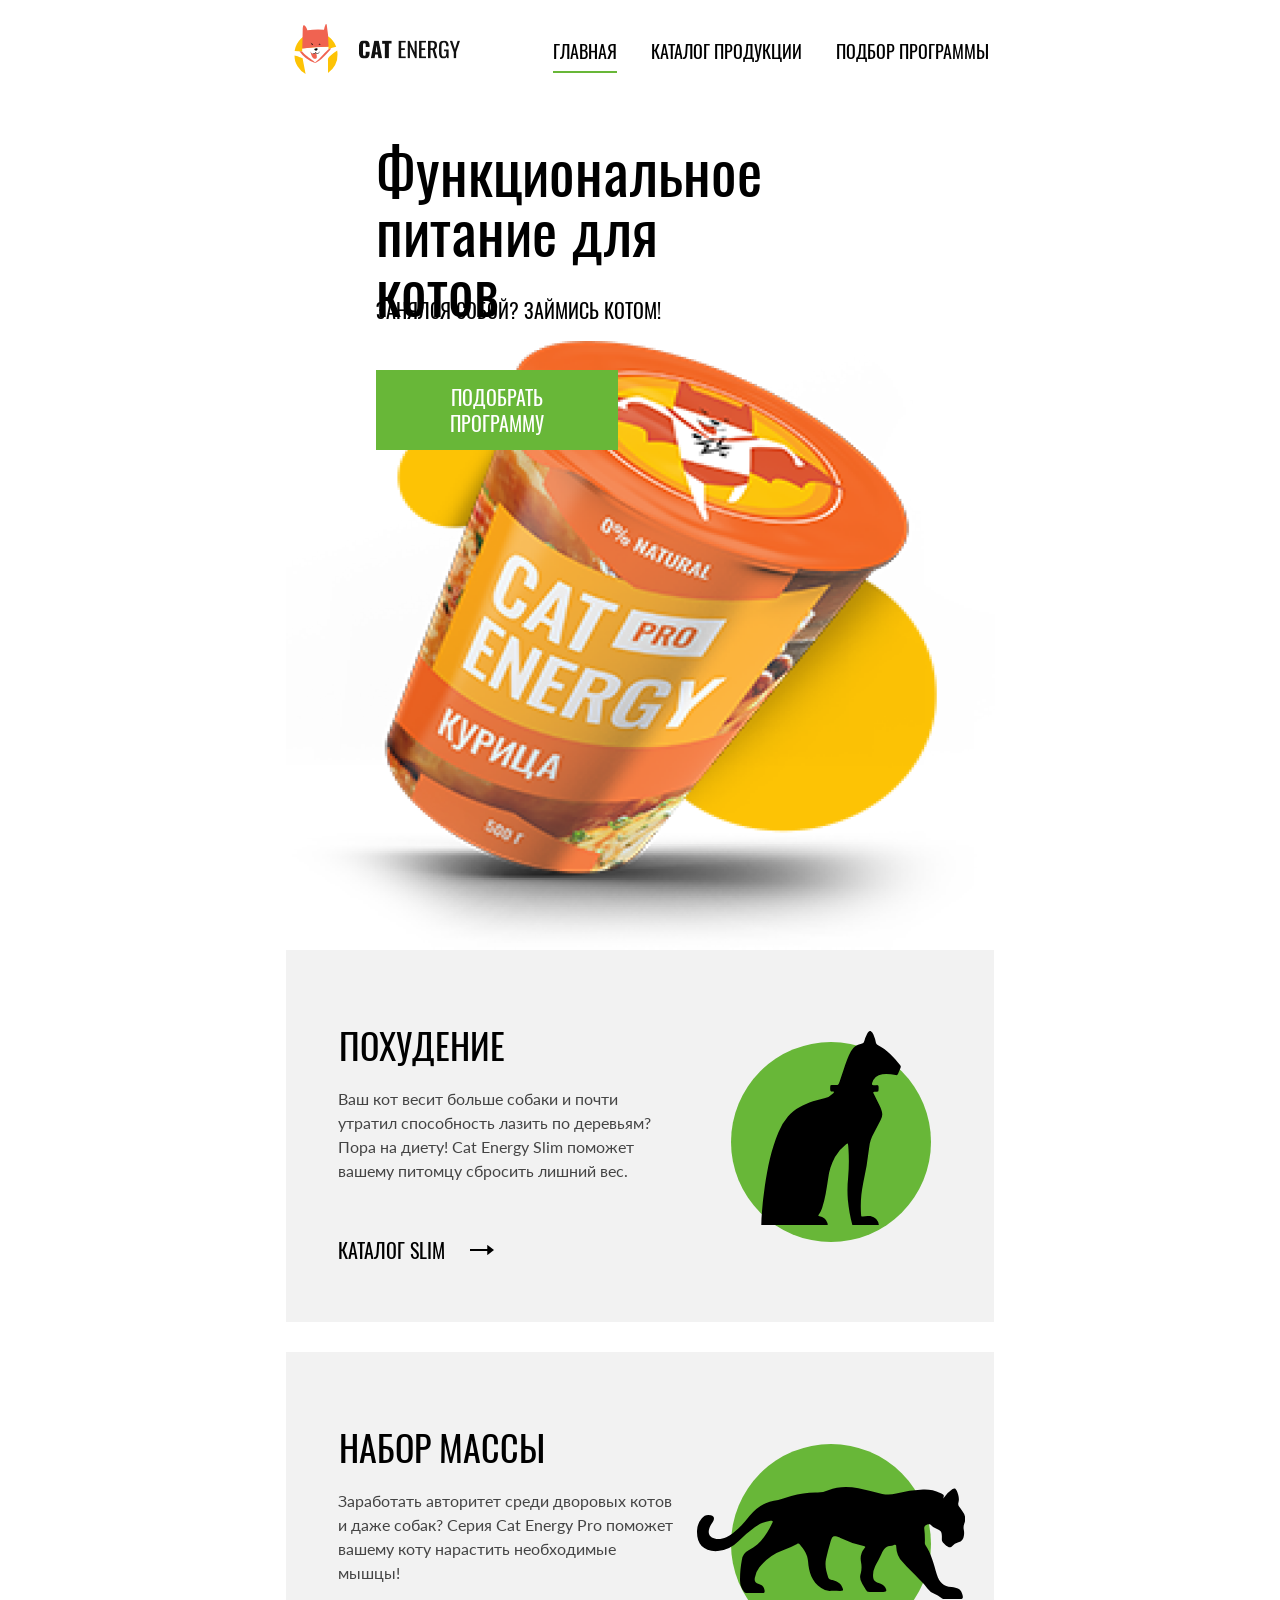
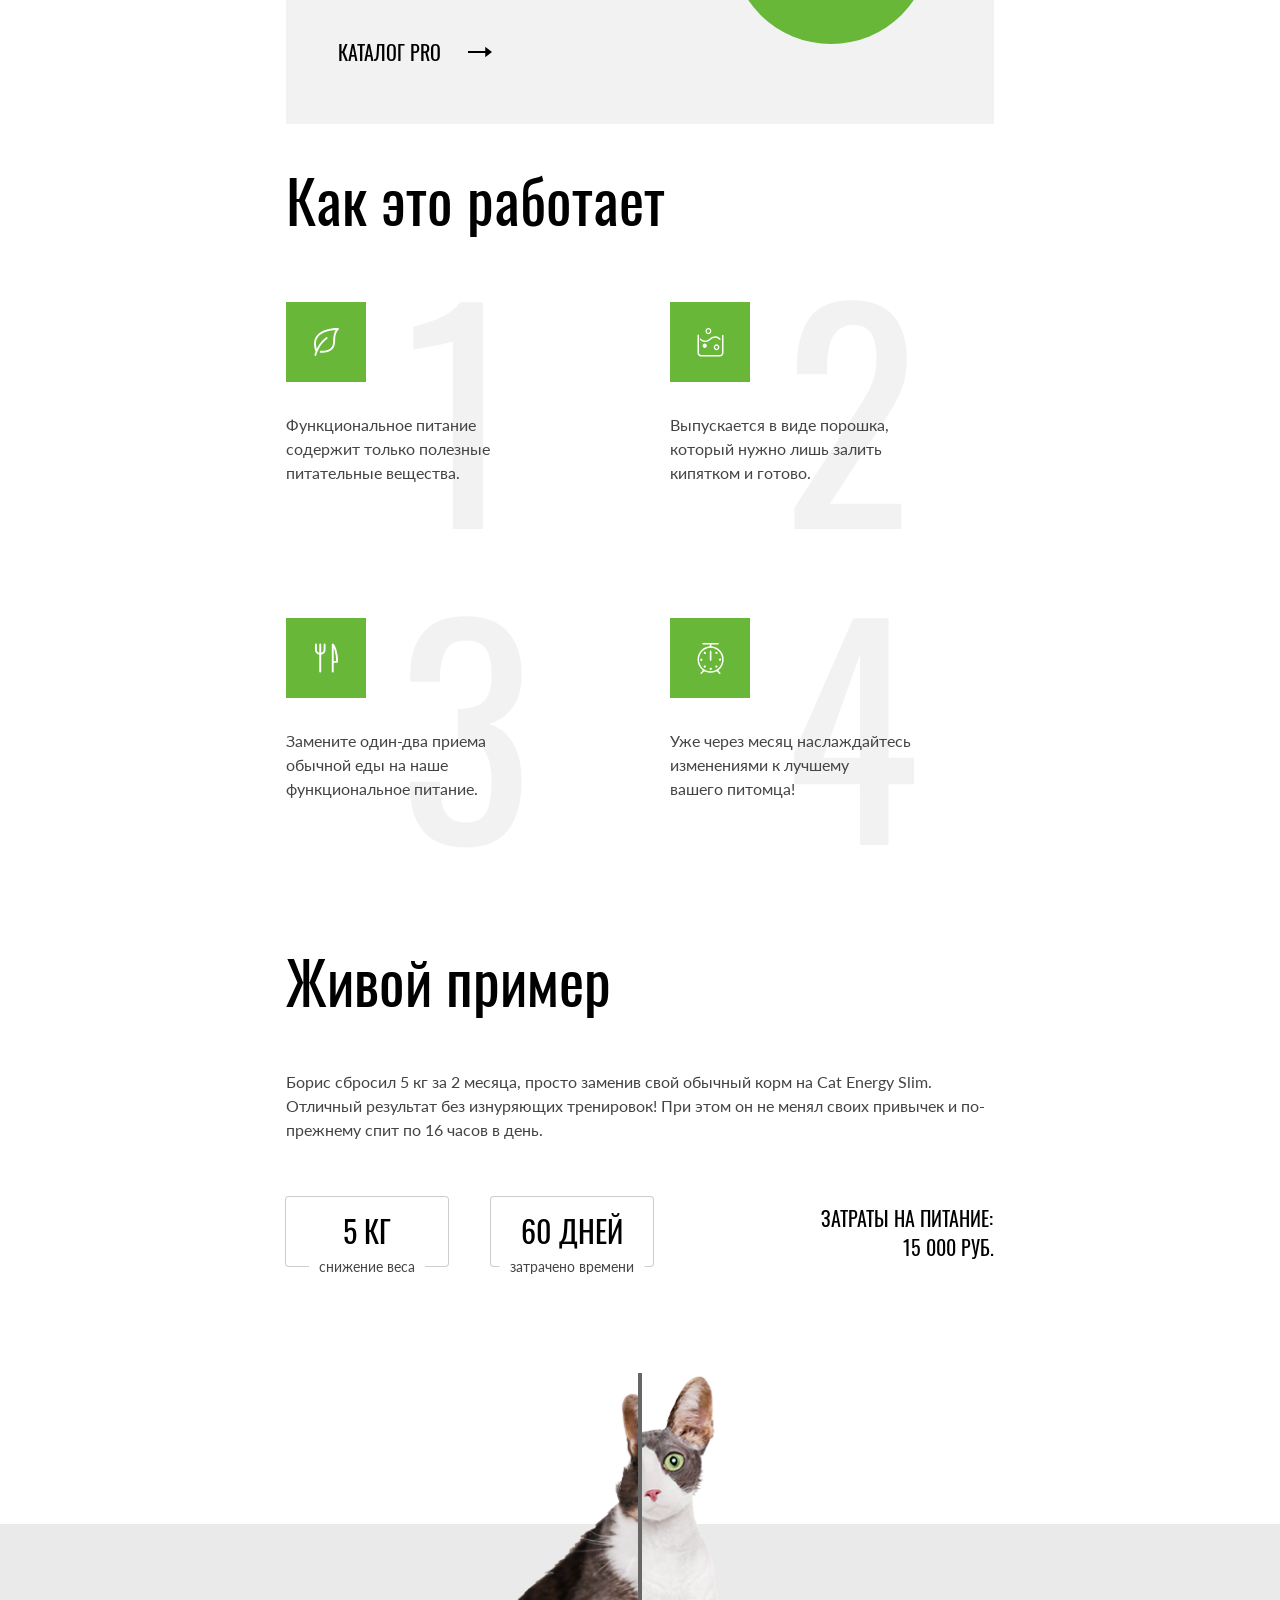
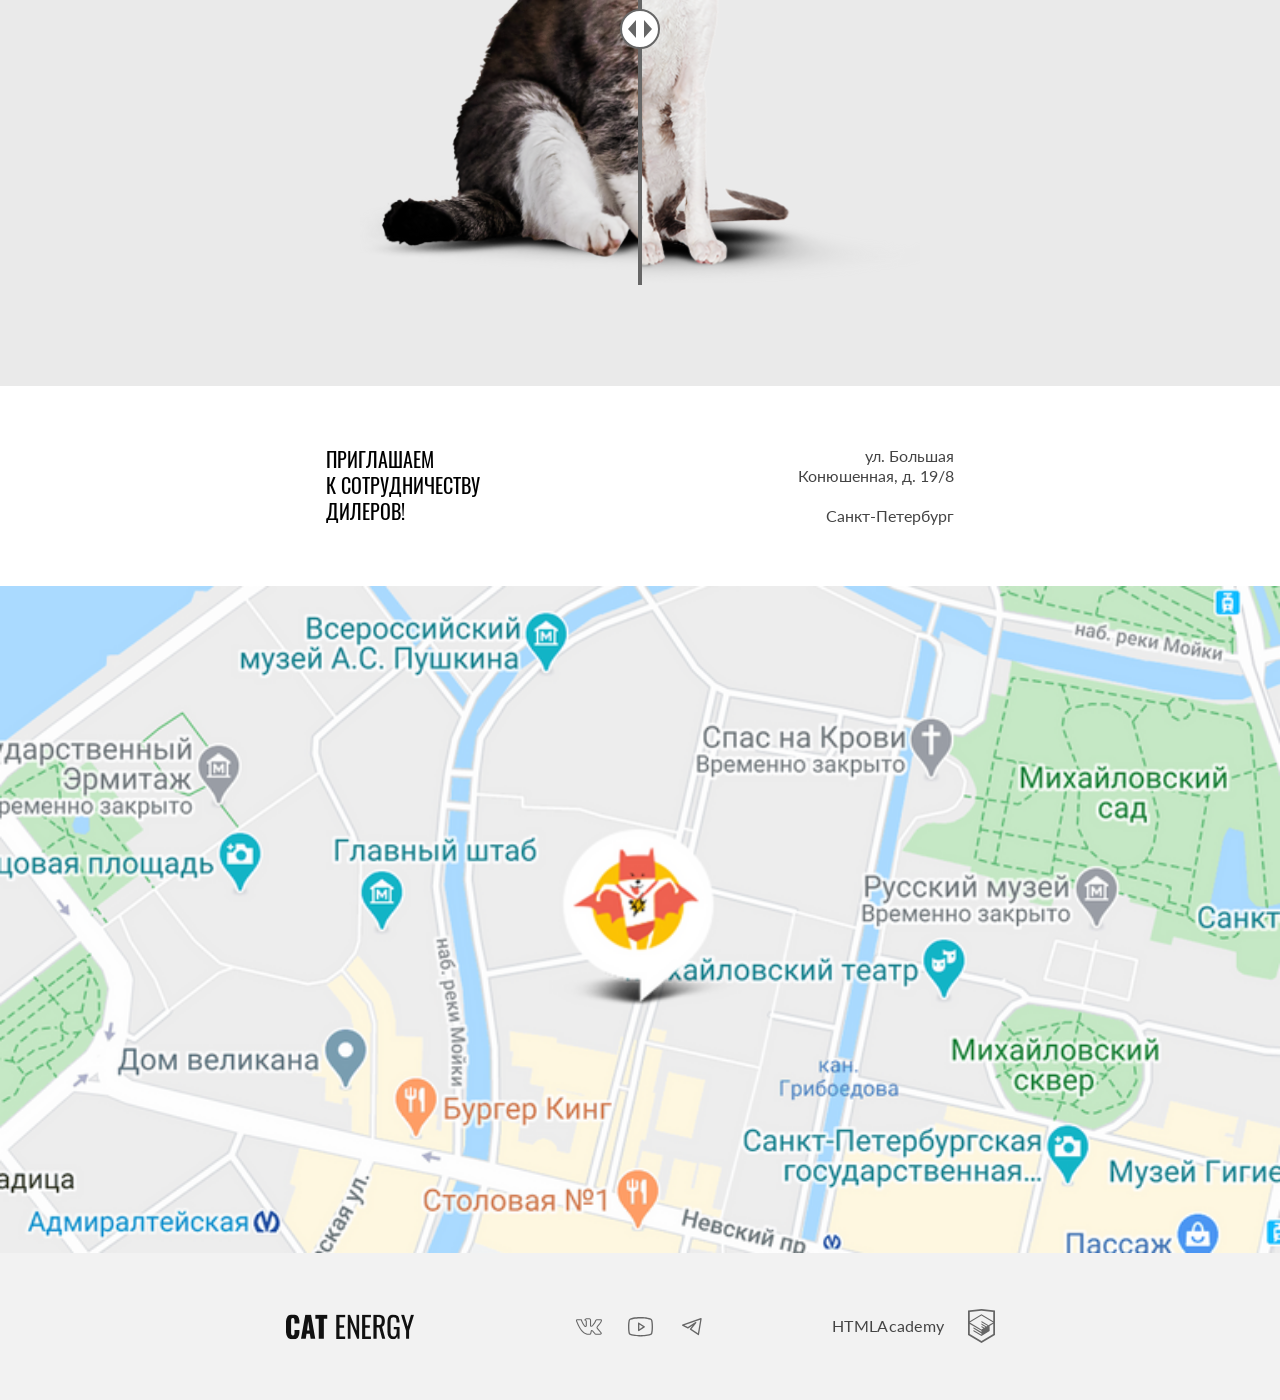
==== commit fccc0ddb: "Deploying to gh-pages from @ bearBenjamin/2274609-cat-energy-2@f336ebc8864c9e6dd27c86861f9e8e6fd4074" ====
--- a/index.html
+++ b/index.html
@@ -1 +1 @@
-<!DOCTYPE html><html class="page" lang="ru"><head><meta charset="UTF-8"><title>Название проекта</title><meta name="viewport" content="width=device-width,initial-scale=1"><link rel="icon" href="favicon.ico"><link rel="icon" href="favicons/icon.svg" type="image/svg+xml"><link rel="apple-touch-icon" href="favicons/180.png"><link rel="manifest" href="manifest.webmanifest"><link rel="stylesheet" href="styles/styles.css"><script src="scripts/index.js" defer="defer"></script></head><body class="page__body"><header class="main-header"><div class="main-header__container wrapper"><nav class="main-header__nav main-nav"><a class="main-nav__logo" href="#"><div class="main-nav__logo-image-wrapper"><picture><source media="(min-width: 1440px)" srcset="images/logo-dekstop.svg" width="70" height="59" type="image/svg+xml"><source media="(min-width: 768px)" srcset="images/logo-tablet.svg" width="60" height="50" type="image/svg+xml"><img class="main-nav__logo-image" src="images/logo-mobile.svg" width="33" height="38" alt="Логотип компании"></picture></div><div class="main-nav__logo-text-wrapper"><picture><source media="(min-width: 1440px)" srcset="images/logo-text-tablet.svg" width="118" height="21" type="image/svg+xml"><source media="(min-width: 768px)" srcset="images/logo-text-tablet.svg" width="101" height="18" type="image/svg+xml"><img class="main-nav__logo-text" src="images/logo-2.svg" width="101" height="18" alt="Название компании Cat Energy"></picture></div></a><ul class="main-nav__list main-nav__list--nojs"><li class="main-nav__list-item main-nav__list-item--current"><a class="main-nav__list-link main-nav__list-link--current" href="#">Главная</a></li><li class="main-nav__list-item"><a class="main-nav__list-link" href="catalog.html">Каталог продукции</a></li><li class="main-nav__list-item"><a class="main-nav__list-link" href="form-programs.html">Подбор программы</a></li></ul></nav><button class="main-header__button main-header__button--nojs button-toggle" type="button"><noscript><span class="visually-hidden">Отключен JS</span></noscript><span class="button-toggle__text visually-hidden">Открыть меню</span></button></div><article class="main-header__hero hero"><div class="hero__inner wrapper"><h1 class="title hero__title">Функциональное питание для котов</h1><p class="hero__slogan">Занялся собой? Займись котом!</p><div class="hero__image-wrapper"><picture><source width="552" height="499" type="image/jpg" media="(min-width: 1440px)" srcset="images/index/hero-dekstop-cat-food@1x.png, images/index/hero-dekstop-cat-food@2x.png 2x"><source width="709" height="609" type="image/jpg" media="(min-width: 768px)" srcset="images/index/hero-tablet-cat-food@1x.jpg, images/index/hero-tablet-cat-food@2x.jpg 2x"><img class="hero__image" src="images/index/hero-mobile-cat-food@1x.png" srcset="images/index/hero-mobile-cat-food@2x.png" width="280" height="270" alt="Стакан кошачьих вкусняшек"></picture></div><a class="button hero__link-programs" href="form-programs.html">Подобрать программу</a></div></article></header><main class="main-container"><section class="cat-programs"><div class="wrapper"><h2 class="visually-hidden">Программы тренировок</h2><ul class="cat-programs__list"><li class="cat-programs__list-item cat-programs__list-item--slim"><h3 class="title-secondary cat-programs__item-title">Похудение</h3><p class="cat-programs__item-content">Ваш кот весит больше собаки и почти утратил способность лазить по деревьям? Пора на диету! Cat Energy Slim поможет вашему питомцу сбросить лишний вес.</p><a class="cat-programs__item-link cat-programs__item-link-slim" href="form-programs.html">Каталог slim</a></li><li class="cat-programs__list-item cat-programs__list-item--pro"><h3 class="title-secondary cat-programs__item-title">Набор массы</h3><p class="cat-programs__item-content">Заработать авторитет среди дворовых котов и даже собак? Серия Cat Energy Pro поможет вашему коту нарастить необходимые мышцы!</p><a class="cat-programs__item-link cat-programs__item-link-pro" href="form-programs.html">Каталог pro</a></li></ul></div></section><section class="description-cat-programs"><div class="wrapper"><h2 class="title description-cat-programs__title">Как это работает</h2><ol class="description-cat-programs__list"><li class="description-cat-programs__list-item description-cat-programs__list-item-one"><p class="description-cat-programs__content">Функциональное питание содержит только полезные питательные вещества.</p></li><li class="description-cat-programs__list-item description-cat-programs__list-item-two"><p class="description-cat-programs__content">Выпускается в виде порошка, который нужно лишь залить кипятком и готово.</p></li><li class="description-cat-programs__list-item description-cat-programs__list-item-three"><p class="description-cat-programs__content">Замените один-два приема обычной еды на наше функциональное питание.</p></li><li class="description-cat-programs__list-item description-cat-programs__list-item-four"><p class="description-cat-programs__content">Уже через месяц наслаждайтесь изменениями к лучшему <span>вашего питомца!</span></p></li></ol></div></section><section class="role-model"><div class="role-model__wrapper wrapper"><div class="role-model__inner role-model-inner"><h2 class="title role-model__title">Живой пример</h2><p class="role-model__description">Борис сбросил 5 кг за 2 месяца, просто заменив свой обычный корм на Cat Energy Slim. Отличный результат без изнуряющих тренировок! При этом он не менял своих привычек и по-прежнему спит по 16 часов в день.</p><div class="role-model__date"><div class="role-model__date-container role-model-date-container"><p class="role-model-date-container__date">5 кг</p><p class="role-model-date-container__description role-model-date-container__description-mass">снижение веса</p></div><div class="role-model__date-container role-model-date-container"><p class="role-model-date-container__date">60 дней</p><p class="role-model-date-container__description role-model-date-container__description-time">затрачено времени</p></div><div class="role-model__price-container role-model-price-container"><p class="role-model-price-container__price-description">Затраты на питание:</p><p class="role-model-price-container__price-total-sum">15 000 руб.</p></div></div></div><div class="role-model__slider-container slider-container"><div class="slider-container__inner"><picture><source width="560" height="512" type="image/png" media="(min-width: 768px)" srcset="images/slider/slider-tablet-after@1x.png, images/slider/slider-tablet-after@2x.png 2x"><img class="slider-container__image" src="images/slider/slider-mobile-after@1x.png" srcset="images/slider/slider-mobile-after@2x.png" width="280" height="256" alt="Кот после программы"></picture></div><div class="slider-container__inner slider-container__inner--before"><picture><source width="560" height="512" type="image/png" media="(min-width: 768px)" srcset="images/slider/slider-tablet-before@1x.png, images/slider/slider-tablet-before@2x.png 2x"><img class="slider-container__image" src="images/slider/slider-mobile-before@1x.png" srcset="images/slider/slider-mobile-before@2x.png" width="280" height="256" alt="Кот до программы"></picture></div><div class="slider-container__toggle"></div></div></div></section><section class="contact"><div class="contact__wrapper wrapper"><div class="contact__content-container"><h2 class="visually-hidden">Контакты</h2><p class="contact__slogan">Приглашаем<br>к сотрудничеству дилеров!</p><address class="contact__address">ул. Большая Конюшенная, д. 19/8 <span>Санкт-Петербург</span></address></div></div><div class="contact__map-container"><picture><source width="1440" height="400" type="image/png" media="(min-width: 1440px)" srcset="images/map-dekstop@1x.png, images/map-dekstop@2x.png 2x"><source width="768" height="400" type="image/png" media="(min-width: 768px)" srcset="images/map-tablet@1x.png, images/map-tablet@2x.png 2x"><img class="contact__map-image" src="images/map-mobile@1x.png" srcset="images/map-mobile@2x.png" width="320" height="362" alt="Cat Energy на карте города"></picture><iframe class="contact__map-yandex" src="https://yandex.ru/map-widget/v1/?um=constructor%3Ae79877a2fb6a7c3cc64abce798a42e9704626f68de5ea9ac3805ad1f6dbfb003&amp;source=constructor" width="360" height="362"></iframe></div></section></main><footer class="page-footer"><div class="page-footer__container wrapper"><a class="page-footer__logo" href="index.html"><img class="page-footer__logo-text" src="images/logo-tekst.svg" width="128" height="24" alt="Название компании Cat Energy"></a><ul class="page-footer__social-list"><li class="page-footer__social-list-item footer-social-list-item"><a class="footer-social-list-item__link footer-social-list-item__link--vk" href="https://vk.com/htmlacademy"><span class="visually-hidden">Вконтакте</span></a></li><li class="page-footer__social-list-item footer-social-list-item"><a class="footer-social-list-item__link footer-social-list-item__link--youtube" href="https://www.youtube.com/user/htmlacademyru"><span class="visually-hidden">Ютуб</span></a></li><li class="page-footer__social-list-item footer-social-list-item"><a class="footer-social-list-item__link footer-social-list-item__link--telegram" href="https://t.me/htmlacademy"><span class="visually-hidden">Телеграмм</span></a></li></ul><a class="page-footer__developer-contact" href="https://htmlacademy.ru/intensive/adaptive"><span class="page-footer__name-developer">HTMLAcademy</span> <svg class="page-footer__logo-developer" viewBox="0 0 27 34" width="27" height="34"><use href="../icons/stack.svg#footer-logo-htmlacademy"></use></svg> <span class="visually-hidden">Логотип htmlAcademy</span></a></div></footer></body></html>+<!DOCTYPE html><html class="page" lang="ru"><head><meta charset="UTF-8"><title>Название проекта</title><meta name="viewport" content="width=device-width,initial-scale=1"><link rel="icon" href="favicon.ico"><link rel="icon" href="favicons/icon.svg" type="image/svg+xml"><link rel="apple-touch-icon" href="favicons/180.png"><link rel="manifest" href="manifest.webmanifest"><link rel="stylesheet" href="styles/styles.css"><script src="scripts/index.js" defer="defer"></script></head><body class="page__body"><header class="main-header"><div class="main-header__container wrapper"><nav class="main-header__nav main-nav"><a class="main-nav__logo" href="#"><div class="main-nav__logo-image-wrapper"><picture><source media="(min-width: 1440px)" srcset="images/logo-dekstop.svg" width="70" height="59" type="image/svg+xml"><source media="(min-width: 768px)" srcset="images/logo-tablet.svg" width="60" height="50" type="image/svg+xml"><img class="main-nav__logo-image" src="images/logo-mobile.svg" width="33" height="38" alt="Логотип компании"></picture></div><div class="main-nav__logo-text-wrapper"><picture><source media="(min-width: 1440px)" srcset="images/logo-text-tablet.svg" width="118" height="21" type="image/svg+xml"><source media="(min-width: 768px)" srcset="images/logo-text-tablet.svg" width="101" height="18" type="image/svg+xml"><img class="main-nav__logo-text" src="images/logo-2.svg" width="101" height="18" alt="Название компании Cat Energy"></picture></div></a><ul class="main-nav__list main-nav__list--nojs"><li class="main-nav__list-item main-nav__list-item--current"><a class="main-nav__list-link main-nav__list-link--current" href="#">Главная</a></li><li class="main-nav__list-item"><a class="main-nav__list-link" href="catalog.html">Каталог продукции</a></li><li class="main-nav__list-item"><a class="main-nav__list-link" href="form-programs.html">Подбор программы</a></li></ul></nav><button class="main-header__button main-header__button--nojs button-toggle" type="button"><noscript><span class="visually-hidden">Отключен JS</span></noscript><span class="button-toggle__text visually-hidden">Открыть меню</span></button></div><article class="main-header__hero hero"><div class="hero__inner wrapper"><h1 class="title hero__title">Функциональное питание для котов</h1><p class="hero__slogan">Занялся собой? Займись котом!</p><div class="hero__image-wrapper"><picture><source width="552" height="499" type="image/jpg" media="(min-width: 1440px)" srcset="images/index/hero-dekstop-cat-food@1x.png, images/index/hero-dekstop-cat-food@2x.png 2x"><source width="709" height="609" type="image/jpg" media="(min-width: 768px)" srcset="images/index/hero-tablet-cat-food@1x.jpg, images/index/hero-tablet-cat-food@2x.jpg 2x"><img class="hero__image" src="images/index/hero-mobile-cat-food@1x.png" srcset="images/index/hero-mobile-cat-food@2x.png" width="280" height="270" alt="Стакан кошачьих вкусняшек"></picture></div><a class="button hero__link-programs" href="form-programs.html">Подобрать программу</a></div></article></header><main class="main-container"><section class="cat-programs"><div class="wrapper"><h2 class="visually-hidden">Программы тренировок</h2><ul class="cat-programs__list"><li class="cat-programs__list-item cat-programs__list-item--slim"><h3 class="title-secondary cat-programs__item-title">Похудение</h3><p class="cat-programs__item-content">Ваш кот весит больше собаки и почти утратил способность лазить по деревьям? Пора на диету! Cat Energy Slim поможет вашему питомцу сбросить лишний вес.</p><a class="cat-programs__item-link cat-programs__item-link-slim" href="form-programs.html">Каталог slim</a></li><li class="cat-programs__list-item cat-programs__list-item--pro"><h3 class="title-secondary cat-programs__item-title">Набор массы</h3><p class="cat-programs__item-content">Заработать авторитет среди дворовых котов и даже собак? Серия Cat Energy Pro поможет вашему коту нарастить необходимые мышцы!</p><a class="cat-programs__item-link cat-programs__item-link-pro" href="form-programs.html">Каталог pro</a></li></ul></div></section><section class="description-cat-programs"><div class="wrapper"><h2 class="title description-cat-programs__title">Как это работает</h2><ol class="description-cat-programs__list"><li class="description-cat-programs__list-item description-cat-programs__list-item-one"><p class="description-cat-programs__content">Функциональное питание содержит только полезные питательные вещества.</p></li><li class="description-cat-programs__list-item description-cat-programs__list-item-two"><p class="description-cat-programs__content">Выпускается в виде порошка, который нужно лишь залить кипятком и готово.</p></li><li class="description-cat-programs__list-item description-cat-programs__list-item-three"><p class="description-cat-programs__content">Замените один-два приема обычной еды на наше функциональное питание.</p></li><li class="description-cat-programs__list-item description-cat-programs__list-item-four"><p class="description-cat-programs__content">Уже через месяц наслаждайтесь изменениями к лучшему <span>вашего питомца!</span></p></li></ol></div></section><section class="role-model"><div class="role-model__wrapper wrapper"><div class="role-model__inner role-model-inner"><h2 class="title role-model__title">Живой пример</h2><p class="role-model__description">Борис сбросил 5 кг за 2 месяца, просто заменив свой обычный корм на Cat Energy Slim. Отличный результат без изнуряющих тренировок! При этом он не менял своих привычек и по-прежнему спит по 16 часов в день.</p><div class="role-model__date"><div class="role-model__date-container role-model-date-container"><p class="role-model-date-container__date">5 кг</p><p class="role-model-date-container__description role-model-date-container__description-mass">снижение веса</p></div><div class="role-model__date-container role-model-date-container"><p class="role-model-date-container__date">60 дней</p><p class="role-model-date-container__description role-model-date-container__description-time">затрачено времени</p></div><div class="role-model__price-container role-model-price-container"><p class="role-model-price-container__price-description">Затраты на питание:</p><p class="role-model-price-container__price-total-sum">15 000 руб.</p></div></div></div><div class="role-model__slider-container slider-container"><div class="slider-container__inner"><picture><source width="560" height="512" type="image/png" media="(min-width: 768px)" srcset="images/slider/slider-tablet-after@1x.png, images/slider/slider-tablet-after@2x.png 2x"><img class="slider-container__image" src="images/slider/slider-mobile-after@1x.png" srcset="images/slider/slider-mobile-after@2x.png" width="280" height="256" alt="Кот после программы"></picture></div><div class="slider-container__inner slider-container__inner--before"><picture><source width="560" height="512" type="image/png" media="(min-width: 768px)" srcset="images/slider/slider-tablet-before@1x.png, images/slider/slider-tablet-before@2x.png 2x"><img class="slider-container__image" src="images/slider/slider-mobile-before@1x.png" srcset="images/slider/slider-mobile-before@2x.png" width="280" height="256" alt="Кот до программы"></picture></div><div class="slider-container__toggle"></div></div></div></section><section class="contact"><div class="contact__wrapper wrapper"><div class="contact__content-container"><h2 class="visually-hidden">Контакты</h2><p class="contact__slogan">Приглашаем<br>к сотрудничеству дилеров!</p><address class="contact__address">ул. Большая Конюшенная, д. 19/8 <span>Санкт-Петербург</span></address></div></div><div class="contact__map-container"><picture><source width="1440" height="400" type="image/png" media="(min-width: 1440px)" srcset="images/map-dekstop@1x.png, images/map-dekstop@2x.png 2x"><source width="768" height="400" type="image/png" media="(min-width: 768px)" srcset="images/map-tablet@1x.png, images/map-tablet@2x.png 2x"><img class="contact__map-image" src="images/map-mobile@1x.png" srcset="images/map-mobile@2x.png" width="320" height="362" alt="Cat Energy на карте города"></picture><iframe class="contact__map-yandex" src="https://yandex.ru/map-widget/v1/?um=constructor%3Ae79877a2fb6a7c3cc64abce798a42e9704626f68de5ea9ac3805ad1f6dbfb003&amp;source=constructor" width="360" height="362"></iframe></div></section></main><footer class="page-footer"><div class="page-footer__container wrapper"><a class="page-footer__logo" href="index.html"><img class="page-footer__logo-text" src="images/logo-tekst.svg" width="128" height="24" alt="Название компании Cat Energy"></a><ul class="page-footer__social-list"><li class="page-footer__social-list-item footer-social-list-item"><a class="footer-social-list-item__link footer-social-list-item__link--vk" href="https://vk.com/htmlacademy"><span class="visually-hidden">Вконтакте</span></a></li><li class="page-footer__social-list-item footer-social-list-item"><a class="footer-social-list-item__link footer-social-list-item__link--youtube" href="https://www.youtube.com/user/htmlacademyru"><span class="visually-hidden">Ютуб</span></a></li><li class="page-footer__social-list-item footer-social-list-item"><a class="footer-social-list-item__link footer-social-list-item__link--telegram" href="https://t.me/htmlacademy"><span class="visually-hidden">Телеграмм</span></a></li></ul><a class="page-footer__developer-contact" href="https://htmlacademy.ru/intensive/adaptive"><span class="page-footer__name-developer">HTMLAcademy</span> <svg class="page-footer__logo-developer" viewBox="0 0 27 34" width="27" height="34"><use href="icons/stack.svg#footer-logo-htmlacademy"></use></svg> <span class="visually-hidden">Логотип htmlAcademy</span></a></div></footer></body></html>
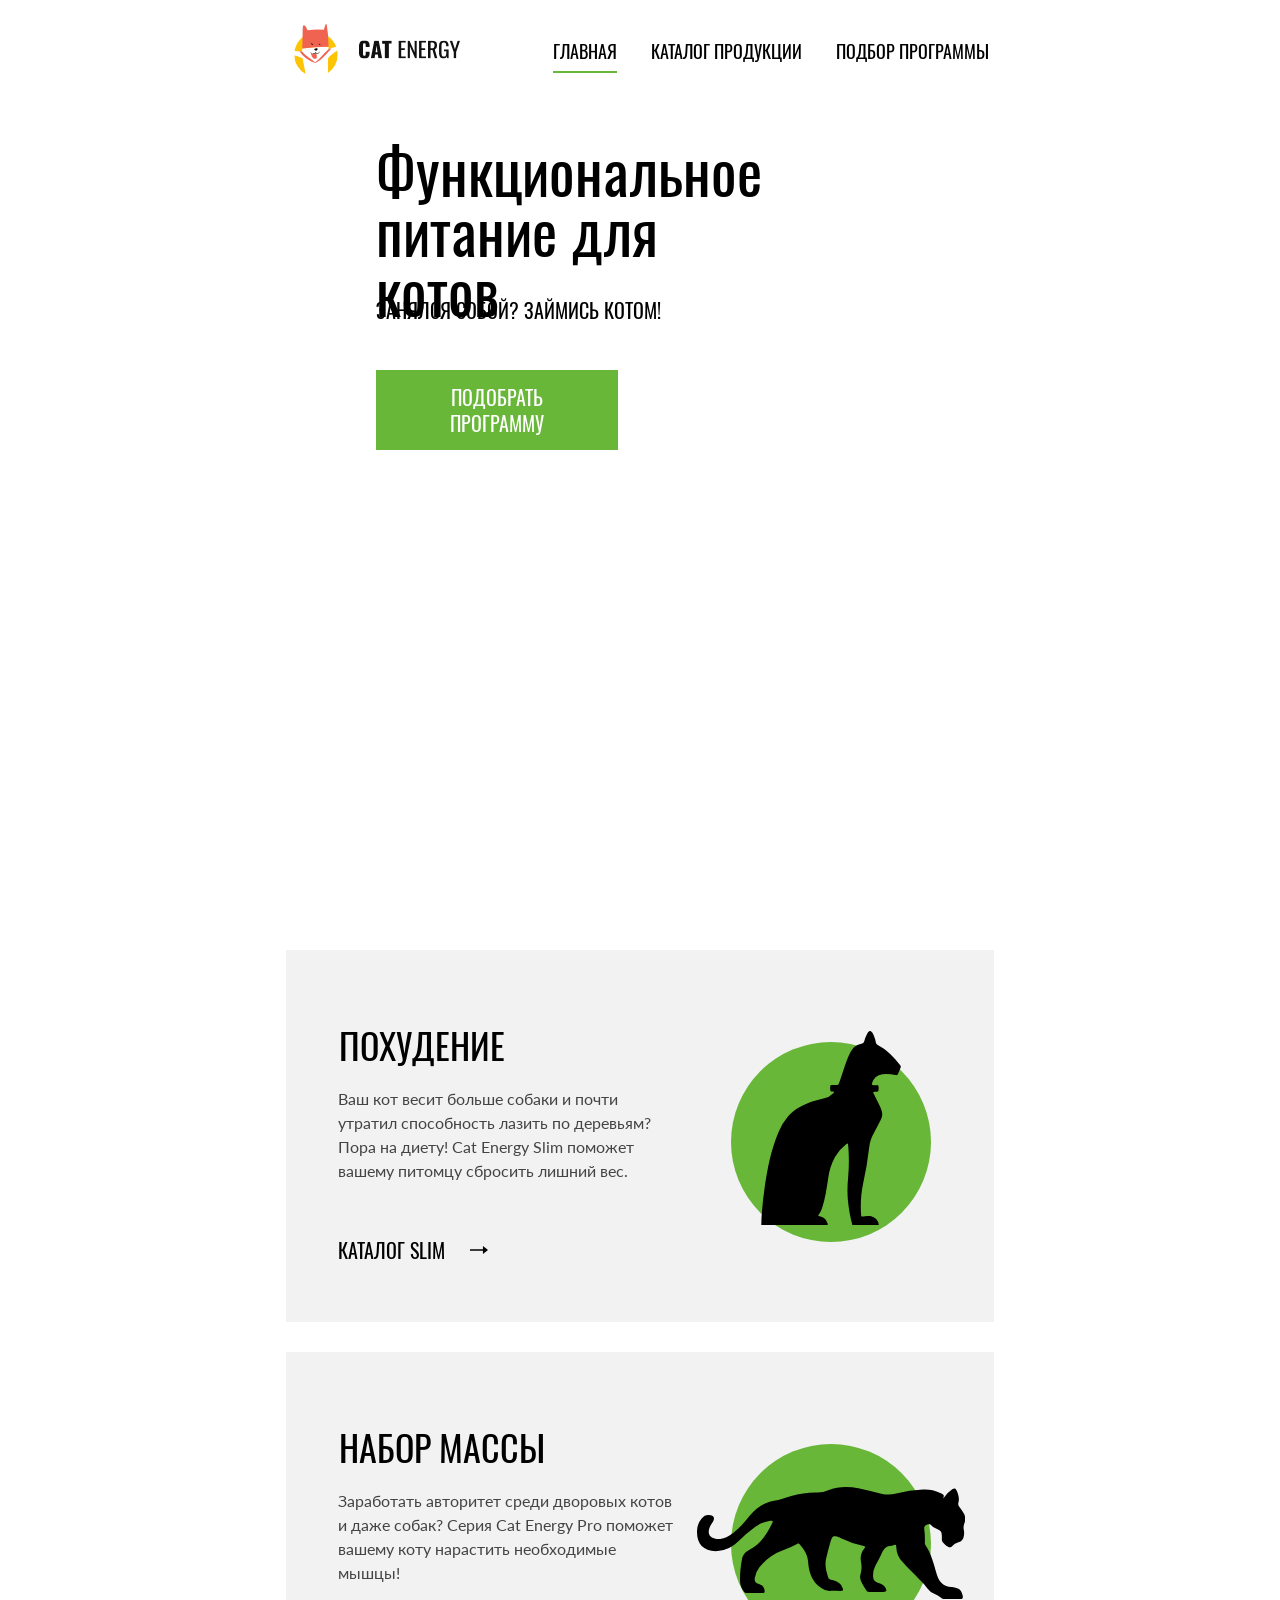
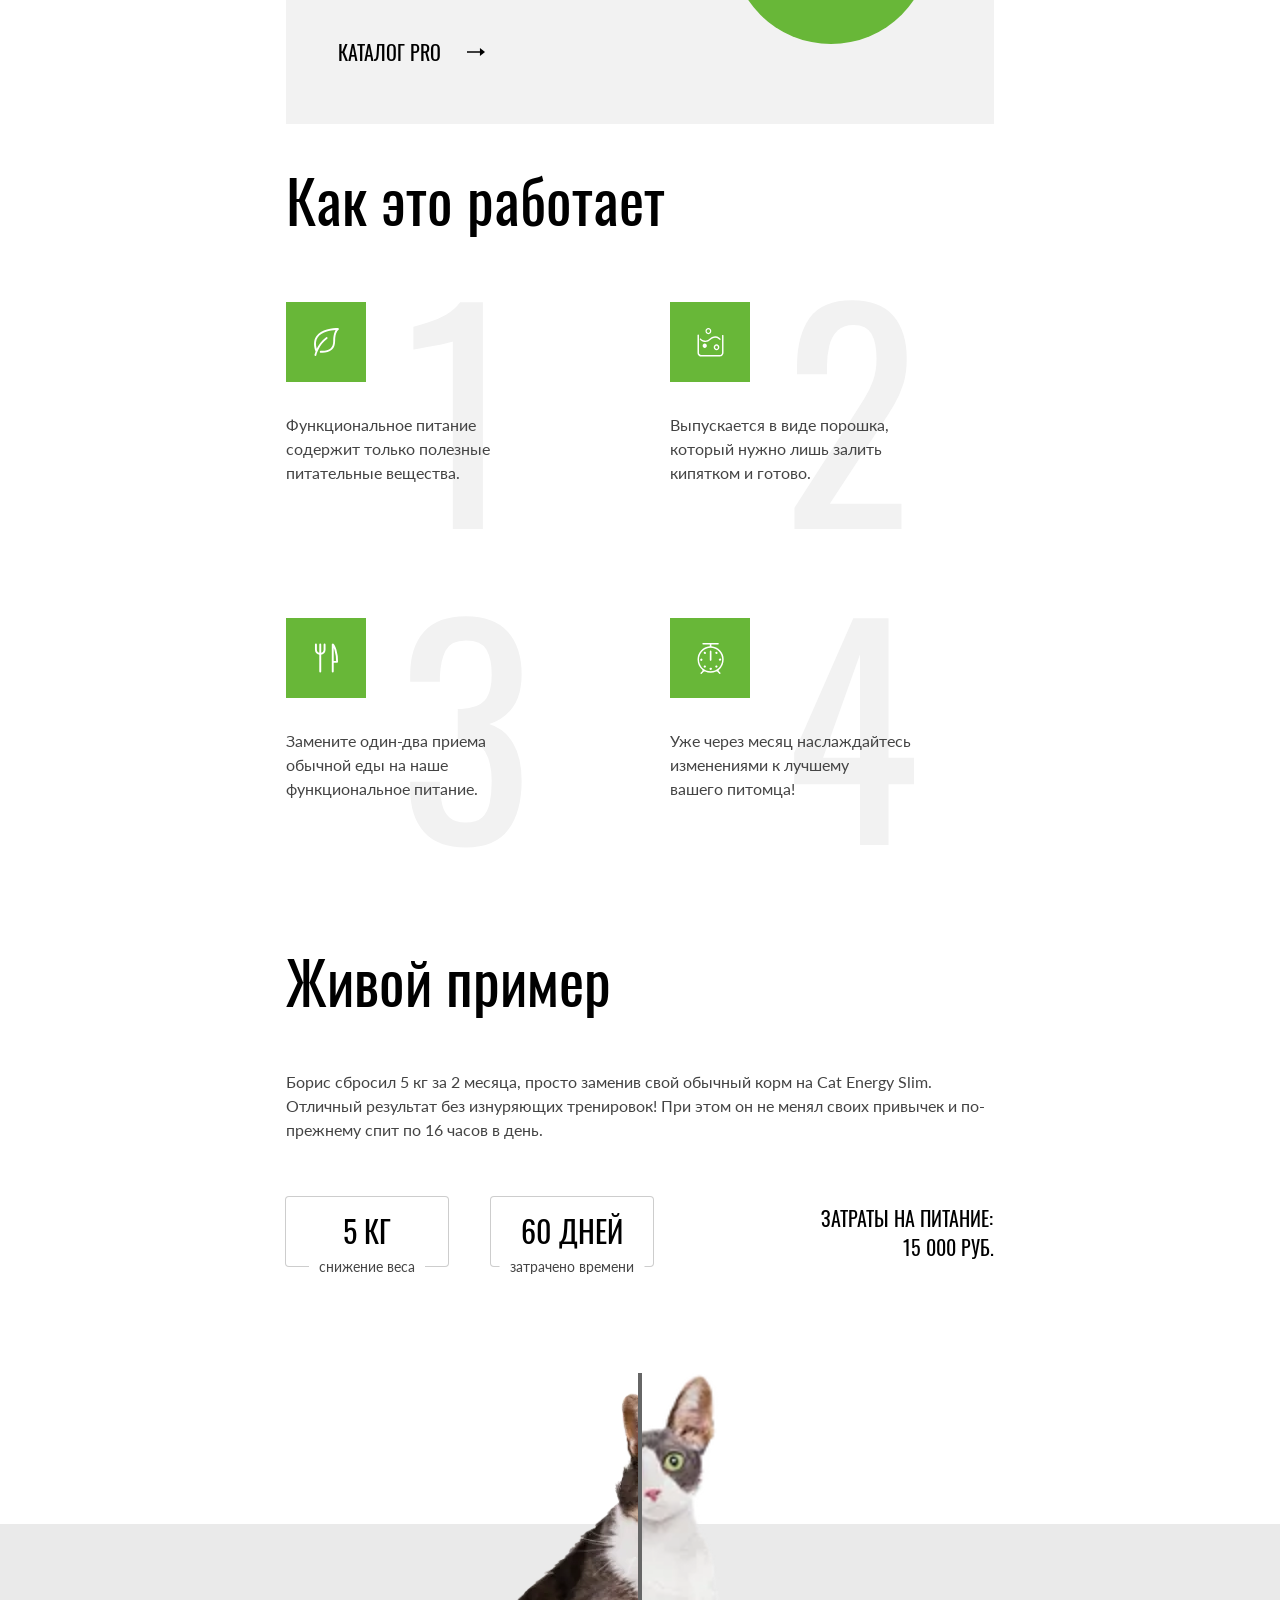
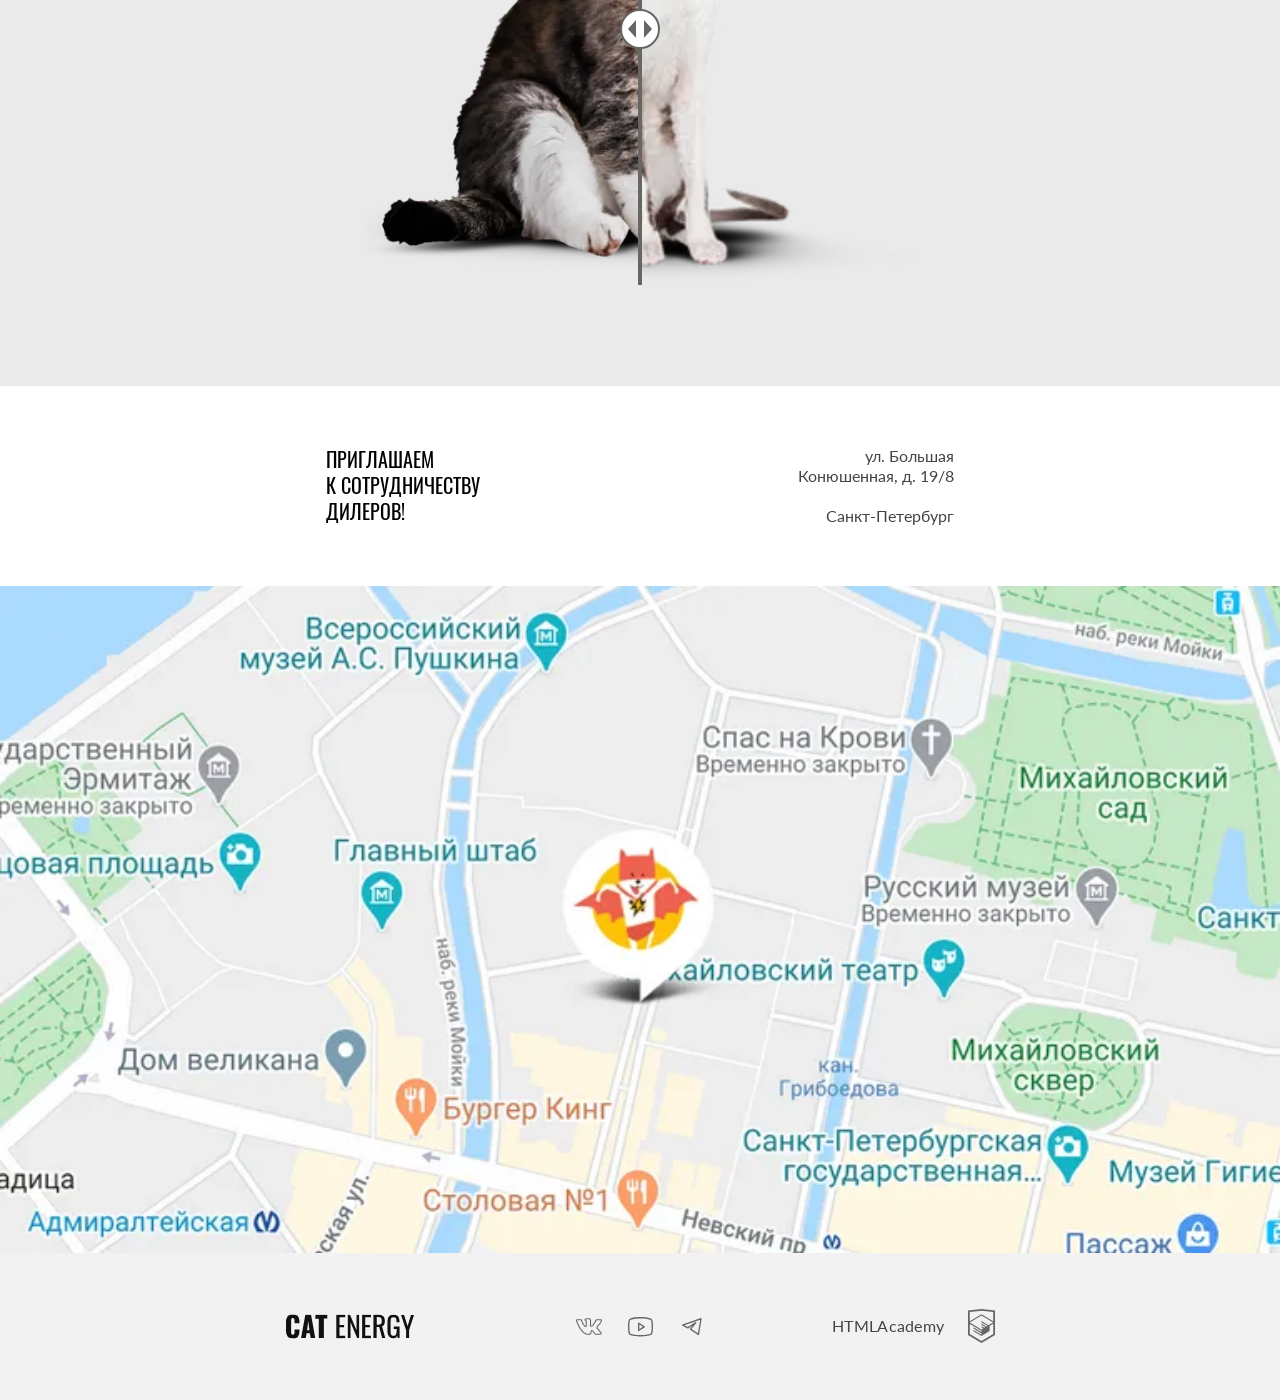
==== commit 1bc7b6d5: "Deploying to gh-pages from @ bearBenjamin/2274609-cat-energy-2@1288c7c13fec754f0776cec0b188b3ca7213c" ====
--- a/index.html
+++ b/index.html
@@ -1 +1,2 @@
-<!DOCTYPE html><html class="page" lang="ru"><head><meta charset="UTF-8"><title>Название проекта</title><meta name="viewport" content="width=device-width,initial-scale=1"><link rel="icon" href="favicon.ico"><link rel="icon" href="favicons/icon.svg" type="image/svg+xml"><link rel="apple-touch-icon" href="favicons/180.png"><link rel="manifest" href="manifest.webmanifest"><link rel="stylesheet" href="styles/styles.css"><script src="scripts/index.js" defer="defer"></script></head><body class="page__body"><header class="main-header"><div class="main-header__container wrapper"><nav class="main-header__nav main-nav"><a class="main-nav__logo" href="#"><div class="main-nav__logo-image-wrapper"><picture><source media="(min-width: 1440px)" srcset="images/logo-dekstop.svg" width="70" height="59" type="image/svg+xml"><source media="(min-width: 768px)" srcset="images/logo-tablet.svg" width="60" height="50" type="image/svg+xml"><img class="main-nav__logo-image" src="images/logo-mobile.svg" width="33" height="38" alt="Логотип компании"></picture></div><div class="main-nav__logo-text-wrapper"><picture><source media="(min-width: 1440px)" srcset="images/logo-text-tablet.svg" width="118" height="21" type="image/svg+xml"><source media="(min-width: 768px)" srcset="images/logo-text-tablet.svg" width="101" height="18" type="image/svg+xml"><img class="main-nav__logo-text" src="images/logo-2.svg" width="101" height="18" alt="Название компании Cat Energy"></picture></div></a><ul class="main-nav__list main-nav__list--nojs"><li class="main-nav__list-item main-nav__list-item--current"><a class="main-nav__list-link main-nav__list-link--current" href="#">Главная</a></li><li class="main-nav__list-item"><a class="main-nav__list-link" href="catalog.html">Каталог продукции</a></li><li class="main-nav__list-item"><a class="main-nav__list-link" href="form-programs.html">Подбор программы</a></li></ul></nav><button class="main-header__button main-header__button--nojs button-toggle" type="button"><noscript><span class="visually-hidden">Отключен JS</span></noscript><span class="button-toggle__text visually-hidden">Открыть меню</span></button></div><article class="main-header__hero hero"><div class="hero__inner wrapper"><h1 class="title hero__title">Функциональное питание для котов</h1><p class="hero__slogan">Занялся собой? Займись котом!</p><div class="hero__image-wrapper"><picture><source width="552" height="499" type="image/jpg" media="(min-width: 1440px)" srcset="images/index/hero-dekstop-cat-food@1x.png, images/index/hero-dekstop-cat-food@2x.png 2x"><source width="709" height="609" type="image/jpg" media="(min-width: 768px)" srcset="images/index/hero-tablet-cat-food@1x.jpg, images/index/hero-tablet-cat-food@2x.jpg 2x"><img class="hero__image" src="images/index/hero-mobile-cat-food@1x.png" srcset="images/index/hero-mobile-cat-food@2x.png" width="280" height="270" alt="Стакан кошачьих вкусняшек"></picture></div><a class="button hero__link-programs" href="form-programs.html">Подобрать программу</a></div></article></header><main class="main-container"><section class="cat-programs"><div class="wrapper"><h2 class="visually-hidden">Программы тренировок</h2><ul class="cat-programs__list"><li class="cat-programs__list-item cat-programs__list-item--slim"><h3 class="title-secondary cat-programs__item-title">Похудение</h3><p class="cat-programs__item-content">Ваш кот весит больше собаки и почти утратил способность лазить по деревьям? Пора на диету! Cat Energy Slim поможет вашему питомцу сбросить лишний вес.</p><a class="cat-programs__item-link cat-programs__item-link-slim" href="form-programs.html">Каталог slim</a></li><li class="cat-programs__list-item cat-programs__list-item--pro"><h3 class="title-secondary cat-programs__item-title">Набор массы</h3><p class="cat-programs__item-content">Заработать авторитет среди дворовых котов и даже собак? Серия Cat Energy Pro поможет вашему коту нарастить необходимые мышцы!</p><a class="cat-programs__item-link cat-programs__item-link-pro" href="form-programs.html">Каталог pro</a></li></ul></div></section><section class="description-cat-programs"><div class="wrapper"><h2 class="title description-cat-programs__title">Как это работает</h2><ol class="description-cat-programs__list"><li class="description-cat-programs__list-item description-cat-programs__list-item-one"><p class="description-cat-programs__content">Функциональное питание содержит только полезные питательные вещества.</p></li><li class="description-cat-programs__list-item description-cat-programs__list-item-two"><p class="description-cat-programs__content">Выпускается в виде порошка, который нужно лишь залить кипятком и готово.</p></li><li class="description-cat-programs__list-item description-cat-programs__list-item-three"><p class="description-cat-programs__content">Замените один-два приема обычной еды на наше функциональное питание.</p></li><li class="description-cat-programs__list-item description-cat-programs__list-item-four"><p class="description-cat-programs__content">Уже через месяц наслаждайтесь изменениями к лучшему <span>вашего питомца!</span></p></li></ol></div></section><section class="role-model"><div class="role-model__wrapper wrapper"><div class="role-model__inner role-model-inner"><h2 class="title role-model__title">Живой пример</h2><p class="role-model__description">Борис сбросил 5 кг за 2 месяца, просто заменив свой обычный корм на Cat Energy Slim. Отличный результат без изнуряющих тренировок! При этом он не менял своих привычек и по-прежнему спит по 16 часов в день.</p><div class="role-model__date"><div class="role-model__date-container role-model-date-container"><p class="role-model-date-container__date">5 кг</p><p class="role-model-date-container__description role-model-date-container__description-mass">снижение веса</p></div><div class="role-model__date-container role-model-date-container"><p class="role-model-date-container__date">60 дней</p><p class="role-model-date-container__description role-model-date-container__description-time">затрачено времени</p></div><div class="role-model__price-container role-model-price-container"><p class="role-model-price-container__price-description">Затраты на питание:</p><p class="role-model-price-container__price-total-sum">15 000 руб.</p></div></div></div><div class="role-model__slider-container slider-container"><div class="slider-container__inner"><picture><source width="560" height="512" type="image/png" media="(min-width: 768px)" srcset="images/slider/slider-tablet-after@1x.png, images/slider/slider-tablet-after@2x.png 2x"><img class="slider-container__image" src="images/slider/slider-mobile-after@1x.png" srcset="images/slider/slider-mobile-after@2x.png" width="280" height="256" alt="Кот после программы"></picture></div><div class="slider-container__inner slider-container__inner--before"><picture><source width="560" height="512" type="image/png" media="(min-width: 768px)" srcset="images/slider/slider-tablet-before@1x.png, images/slider/slider-tablet-before@2x.png 2x"><img class="slider-container__image" src="images/slider/slider-mobile-before@1x.png" srcset="images/slider/slider-mobile-before@2x.png" width="280" height="256" alt="Кот до программы"></picture></div><div class="slider-container__toggle"></div></div></div></section><section class="contact"><div class="contact__wrapper wrapper"><div class="contact__content-container"><h2 class="visually-hidden">Контакты</h2><p class="contact__slogan">Приглашаем<br>к сотрудничеству дилеров!</p><address class="contact__address">ул. Большая Конюшенная, д. 19/8 <span>Санкт-Петербург</span></address></div></div><div class="contact__map-container"><picture><source width="1440" height="400" type="image/png" media="(min-width: 1440px)" srcset="images/map-dekstop@1x.png, images/map-dekstop@2x.png 2x"><source width="768" height="400" type="image/png" media="(min-width: 768px)" srcset="images/map-tablet@1x.png, images/map-tablet@2x.png 2x"><img class="contact__map-image" src="images/map-mobile@1x.png" srcset="images/map-mobile@2x.png" width="320" height="362" alt="Cat Energy на карте города"></picture><iframe class="contact__map-yandex" src="https://yandex.ru/map-widget/v1/?um=constructor%3Ae79877a2fb6a7c3cc64abce798a42e9704626f68de5ea9ac3805ad1f6dbfb003&amp;source=constructor" width="360" height="362"></iframe></div></section></main><footer class="page-footer"><div class="page-footer__container wrapper"><a class="page-footer__logo" href="index.html"><img class="page-footer__logo-text" src="images/logo-tekst.svg" width="128" height="24" alt="Название компании Cat Energy"></a><ul class="page-footer__social-list"><li class="page-footer__social-list-item footer-social-list-item"><a class="footer-social-list-item__link footer-social-list-item__link--vk" href="https://vk.com/htmlacademy"><span class="visually-hidden">Вконтакте</span></a></li><li class="page-footer__social-list-item footer-social-list-item"><a class="footer-social-list-item__link footer-social-list-item__link--youtube" href="https://www.youtube.com/user/htmlacademyru"><span class="visually-hidden">Ютуб</span></a></li><li class="page-footer__social-list-item footer-social-list-item"><a class="footer-social-list-item__link footer-social-list-item__link--telegram" href="https://t.me/htmlacademy"><span class="visually-hidden">Телеграмм</span></a></li></ul><a class="page-footer__developer-contact" href="https://htmlacademy.ru/intensive/adaptive"><span class="page-footer__name-developer">HTMLAcademy</span> <svg class="page-footer__logo-developer" viewBox="0 0 27 34" width="27" height="34"><use href="icons/stack.svg#footer-logo-htmlacademy"></use></svg> <span class="visually-hidden">Логотип htmlAcademy</span></a></div></footer></body></html>+<!DOCTYPE html><html class="page" lang="ru"><head><meta charset="UTF-8"><title>Название проекта</title><meta name="viewport" content="width=device-width,initial-scale=1"><link rel="preload" href="./fonts/lato/Lato-Regular.woff2" as="font" crossorigin="anonymous" type="font/woff2"><link rel="preload" href="./fonts/oswald/oswaldregular.woff2" as="font" crossorigin="anonymous" type="font/woff2"><link rel="icon" href="favicon.ico"><link rel="icon" href="favicons/icon.svg" type="image/svg+xml"><link rel="apple-touch-icon" href="favicons/180.png"><link rel="manifest" href="manifest.webmanifest"><link rel="stylesheet" href="styles/styles.css"><script src="scripts/index.js" defer="defer"></script></head><body class="page__body"><header class="main-header"><div class="main-header__container wrapper"><nav class="main-header__nav main-nav"><a class="main-nav__logo" href="#"><div class="main-nav__logo-image-wrapper"><picture><source media="(min-width: 1440px)" srcset="images/logo-dekstop.svg" width="70" height="59" type="image/svg+xml"><source media="(min-width: 768px)" srcset="images/logo-tablet.svg" width="60" height="50" type="image/svg+xml"><img class="main-nav__logo-image" src="images/logo-mobile.svg" width="33" height="38" alt="Логотип компании" loading="lazy"></picture></div><div class="main-nav__logo-text-wrapper"><picture><source media="(min-width: 1440px)" srcset="images/logo-text-tablet.svg" width="118" height="21" type="image/svg+xml"><source media="(min-width: 768px)" srcset="images/logo-text-tablet.svg" width="101" height="18" type="image/svg+xml"><img class="main-nav__logo-text" src="images/logo-2.svg" width="101" height="18" alt="Название компании Cat Energy" loading="lazy"></picture></div></a><ul class="main-nav__list main-nav__list--nojs"><li class="main-nav__list-item main-nav__list-item--current"><a class="main-nav__list-link main-nav__list-link--current" href="#">Главная</a></li><li class="main-nav__list-item"><a class="main-nav__list-link" href="catalog.html">Каталог продукции</a></li><li class="main-nav__list-item"><a class="main-nav__list-link" href="form-programs.html">Подбор программы</a></li></ul></nav><button class="main-header__button main-header__button--nojs button-toggle" type="button"><noscript><span class="visually-hidden">Отключен JS</span></noscript><span class="button-toggle__text visually-hidden">Открыть меню</span></button></div><article class="main-header__hero hero"><div class="hero__inner wrapper"><h1 class="title hero__title">Функциональное питание для котов</h1><p class="hero__slogan">Занялся собой? Займись котом!</p><div class="hero__image-wrapper"><picture><source width="552" height="499" type="image/webp" media="(min-width: 1440px)" srcset="images/index/hero-dekstop-cat-food@1x.webp, images/index/hero-dekstop-cat-food@2x.webp 2x"><source width="709" height="609" type="image/webp" media="(min-width: 768px)" srcset="images/index_tablet@1x.webp, images/index_tablet@2x.webp 2x"><source width="280" height="270" type="image/webp" srcset="images/index/hero-mobile-cat-food@1x.webp, images/index/hero-mobile-cat-food@2x.webp 2x"><source width="552" height="499" type="image/jpg" media="(min-width: 1440px)" srcset="images/index/hero-dekstop-cat-food@1x.png, images/index/hero-dekstop-cat-food@2x.png 2x"><source width="709" height="609" type="image/jpg" media="(min-width: 768px)" srcset="images/index_tablet@1x.png, images/index_tablet@2x.png 2x"><img class="hero__image" src="images/index/hero-mobile-cat-food@1x.png" srcset="images/index/hero-mobile-cat-food@2x.png" width="280" height="270" alt="Стакан кошачьих вкусняшек" loading="lazy"></picture></div><a class="button hero__link-programs" href="form-programs.html">Подобрать программу</a></div></article></header><main class="main-container"><section class="cat-programs"><div class="wrapper"><h2 class="visually-hidden">Программы тренировок</h2><ul class="cat-programs__list"><li class="cat-programs__list-item cat-programs__list-item--slim"><h3 class="title-secondary cat-programs__item-title">Похудение</h3><p class="cat-programs__item-content">Ваш кот весит больше собаки и почти утратил способность лазить по деревьям? Пора на диету! Cat Energy Slim поможет вашему питомцу сбросить лишний вес.</p><a class="cat-programs__item-link cat-programs__item-link-slim" href="form-programs.html">Каталог slim</a></li><li class="cat-programs__list-item cat-programs__list-item--pro"><h3 class="title-secondary cat-programs__item-title">Набор массы</h3><p class="cat-programs__item-content">Заработать авторитет среди дворовых котов и даже собак? Серия Cat Energy Pro поможет вашему коту нарастить необходимые мышцы!</p><a class="cat-programs__item-link cat-programs__item-link-pro" href="form-programs.html">Каталог pro</a></li></ul></div></section><section class="description-cat-programs"><div class="wrapper"><h2 class="title description-cat-programs__title">Как это работает</h2><ol class="description-cat-programs__list"><li class="description-cat-programs__list-item description-cat-programs__list-item-one"><p class="description-cat-programs__content">Функциональное питание содержит только полезные питательные вещества.</p></li><li class="description-cat-programs__list-item description-cat-programs__list-item-two"><p class="description-cat-programs__content">Выпускается в виде порошка, который нужно лишь залить кипятком и готово.</p></li><li class="description-cat-programs__list-item description-cat-programs__list-item-three"><p class="description-cat-programs__content">Замените один-два приема обычной еды на наше функциональное питание.</p></li><li class="description-cat-programs__list-item description-cat-programs__list-item-four"><p class="description-cat-programs__content">Уже через месяц наслаждайтесь изменениями к лучшему <span>вашего питомца!</span></p></li></ol></div></section><section class="role-model"><div class="role-model__wrapper wrapper"><div class="role-model__inner role-model-inner"><h2 class="title role-model__title">Живой пример</h2><p class="role-model__description">Борис сбросил 5 кг за 2 месяца, просто заменив свой обычный корм на Cat Energy Slim. Отличный результат без изнуряющих тренировок! При этом он не менял своих привычек и по-прежнему спит по 16 часов в день.</p><div class="role-model__date"><div class="role-model__date-container role-model-date-container"><p class="role-model-date-container__date">5 кг</p><p class="role-model-date-container__description role-model-date-container__description-mass">снижение веса</p></div><div class="role-model__date-container role-model-date-container"><p class="role-model-date-container__date">60 дней</p><p class="role-model-date-container__description role-model-date-container__description-time">затрачено времени</p></div><div class="role-model__price-container role-model-price-container"><p class="role-model-price-container__price-description">Затраты на питание:</p><p class="role-model-price-container__price-total-sum">15 000 руб.</p></div></div></div><div class="role-model__slider-container slider-container"><div class="slider-container__inner"><picture><source width="560" height="512" type="image/webp" media="(min-width: 768px)" srcset="images/slider/slider-tablet-after@1x.webp, images/slider/slider-tablet-after@2x.webp 2x"><source width="280" height="256" type="image/webp" srcset="images/slider/slider-mobile-after@1x.webp, images/slider/slider-mobile-after@2x.webp 2x"><source width="560" height="512" type="image/png" media="(min-width: 768px)" srcset="images/slider/slider-tablet-after@1x.png, images/slider/slider-tablet-after@2x.png 2x"><img class="slider-container__image" src="images/slider/slider-mobile-after@1x.png" srcset="images/slider/slider-mobile-after@2x.png" width="280" height="256" alt="Кот после программы" loading="lazy"></picture></div><div class="slider-container__inner slider-container__inner--before"><picture><source width="560" height="512" type="image/webp" media="(min-width: 768px)" srcset="images/slider/slider-tablet-before@1x.webp, images/slider/slider-tablet-before@2x.webp 2x"><source width="280" height="256" type="image/webp" srcset="images/slider/slider-mobile-before@1x.webp, images/slider/slider-mobile-before@2x.webp 2x"><source width="560" height="512" type="image/png" media="(min-width: 768px)" srcset="images/slider/slider-tablet-before@1x.png, images/slider/slider-tablet-before@2x.png 2x"><img class="slider-container__image" src="images/slider/slider-mobile-before@1x.png" srcset="images/slider/slider-mobile-before@2x.png" width="280" height="256" alt="Кот до программы" loading="lazy"></picture></div><div class="slider-container__toggle"><span class="visually-hidden">Переключатель фотографии кота до и после</span></div></div></div></section><section class="contact"><div class="contact__wrapper wrapper"><div class="contact__content-container"><h2 class="visually-hidden">Контакты</h2><p class="contact__slogan">Приглашаем<br>к сотрудничеству дилеров!</p><address class="contact__address">ул. Большая Конюшенная, д. 19/8 <span>Санкт-Петербург</span></address></div></div><div class="contact__map-container"><iframe class="contact__map-yandex" src="https://www.google.com/maps/embed?pb=!1m18!1m12!1m3!1d706.602636921308!2d30.32360140634495!3d59.93920964733319!2m3!1f0!2f0!3f0!3m2!1i1024!2i768!4f13.1!3m3!1m2!1s0x4696310fca3de3a1%3A0xc7af30764648c6b1!2z0JHQvtC70YzRiNCw0Y8g0JrQvtC90Y7RiNC10L3QvdCw0Y8g0YPQuy4sINC0LiAxOS84LCDQodCw0L3QutGCLdCf0LXRgtC10YDQsdGD0YDQsywgMTkxMTg2!5e0!3m2!1sru!2sru!4v1745788010640!5m2!1sru!2sru" width="320" height="362" allowfullscreen="" loading="lazy" referrerpolicy="no-referrer-when-downgrade"></iframe><!-- <iframe class="contact__map-yandex contact__map-yandex--nojs" src="https://yandex.ru/map-widget/v1/?um=constructor%3Ae79877a2fb6a7c3cc64abce798a42e9704626f68de5ea9ac3805ad1f6dbfb003&amp;source=constructor" width="320" height="362" allowtransparency="true">
+        </iframe> --><div class="contact__map-wrapper"><picture><source width="1440" height="400" type="image/webp" media="(min-width: 1440px)" srcset="images/map-dekstop@1x.webp, images/map-dekstop@2x.webp 2x"><source width="768" height="400" type="image/webp" media="(min-width: 768px)" srcset="images/map-tablet@1x.webp, images/map-tablet@2x.webp 2x"><source width="320" height="362" type="image/webp" srcset="images/map-mobile@1x.webp, images/map-mobile@2x.webp 2x"><source width="1440" height="400" type="image/png" media="(min-width: 1440px)" srcset="images/map-dekstop@1x.png, images/map-dekstop@2x.png 2x"><source width="768" height="400" type="image/png" media="(min-width: 768px)" srcset="images/map-tablet@1x.png, images/map-tablet@2x.png 2x"><img class="contact__map-image" src="images/map-mobile@1x.png" srcset="images/map-mobile@2x.png" width="320" height="362" alt="Cat Energy на карте города" loading="lazy"></picture></div></div></section></main><footer class="page-footer"><div class="page-footer__container wrapper"><a class="page-footer__logo" href="index.html"><!-- <img class="page-footer__logo-text" src="images/logo-tekst.svg" width="128" height="24" alt="Название компании Cat Energy"> --> <svg class="page-footer__logo-text" viewBox="0 0 128 24" width="128" height="24" aria-hidden="true" focusable="false"><use href="../../icons/stack.svg#footer-logo-text"></use></svg> <span class="visually-hidden">Логотип компании Cat Energy</span></a><ul class="page-footer__social-list"><li class="page-footer__social-list-item footer-social-list-item"><a class="footer-social-list-item__link footer-social-list-item__link--vk" href="https://vk.com/htmlacademy"><span class="visually-hidden">Вконтакте</span></a></li><li class="page-footer__social-list-item footer-social-list-item"><a class="footer-social-list-item__link footer-social-list-item__link--youtube" href="https://www.youtube.com/user/htmlacademyru"><span class="visually-hidden">Ютуб</span></a></li><li class="page-footer__social-list-item footer-social-list-item"><a class="footer-social-list-item__link footer-social-list-item__link--telegram" href="https://t.me/htmlacademy"><span class="visually-hidden">Телеграмм</span></a></li></ul><a class="page-footer__developer-contact" href="https://htmlacademy.ru/intensive/adaptive"><span class="page-footer__name-developer">HTMLAcademy</span> <svg class="page-footer__logo-developer" viewBox="0 0 27 34" width="27" height="34" aria-hidden="true" focusable="false"><use href="icons/stack.svg#footer-logo-htmlacademy"></use></svg> <span class="visually-hidden">Логотип htmlAcademy</span></a></div></footer></body></html>
--- a/styles/styles.css
+++ b/styles/styles.css
@@ -1 +1 @@
-@font-face{font-family:Oswald;font-weight:400;font-style:normal;font-display:swap;src:url(../fonts/oswald/oswaldregular.woff2)format("woff2"),url(../fonts/oswald/oswaldregular.woff)format("woff")}@font-face{font-family:Lato;font-weight:400;font-style:normal;font-display:swap;src:url(../fonts/lato/Lato-Regular.woff2)format("woff2"),url(../fonts/lato/Lato-Regular.woff)format("woff")}*,:before,:after{box-sizing:border-box}a{text-decoration:none}.wrapper{width:320px;margin:0 auto;padding-left:20px;padding-right:20px}@media (width>=768px){.wrapper{width:768px;margin:0 auto;padding-left:30px;padding-right:30px}}@media (width>=1440px){.wrapper{width:1440px;margin:0 auto;padding-left:110px;padding-right:110px}}.visually-hidden:not(:focus):not(:active){-webkit-clip-path:inset(50%);clip-path:inset(50%);white-space:nowrap;width:1px;height:1px;position:absolute;overflow:hidden}.page{height:100%}.page__body{color:#000;background-color:#fff;grid-template-rows:min-content 1fr min-content;min-height:100%;margin:0;font-family:Lato,sans-serif;font-weight:400;display:grid}.title{color:#000;overflow-wrap:break-word;font-family:Oswald,sans-serif;font-size:36px;font-weight:400;line-height:36px}@media (width>=768px){.title{font-size:60px}}.title-secondary{text-align:center;color:#000;overflow-wrap:break-word;font-family:Oswald,sans-serif;font-size:24px;font-weight:400;line-height:24px}@media (width>=768px){.title-secondary{font-size:32px;line-height:32px}}@media (width>=1440px){.title-secondary{font-size:40px;line-height:40px}}.button{text-transform:uppercase;text-align:center;color:#fff;background-color:#68b738;font-family:Oswald,sans-serif;font-size:16px;line-height:20px}@media (width>=768px){.button{font-size:16px;line-height:20px}}.button--show{color:#444;background-color:#f2f2f2}.main-header{color:#000;background-color:#fff;padding-top:13px}@media (width>=768px){.main-header{padding-top:24px;padding-bottom:0}}@media (width>=1440px){.main-header{padding-top:55px}}.main-header__container{position:relative}.main-header__nav{margin-bottom:14px;position:relative}@media (width>=768px){.main-header__nav{gap:93px;margin-bottom:0;display:flex}}@media (width>=1440px){.main-header__nav{gap:538px}}.main-header__button{background-image:url(../icons/stack.svg#logo-button-open);background-position:50%;background-repeat:no-repeat;background-size:24px 24px;position:absolute;top:7px;right:21px}@media (width>=768px){.main-header__button{display:none}}.main-header__button--close{background-image:url(../icons/stack.svg#logo-button-close);background-position:50%;background-repeat:no-repeat;background-size:20px 24px;top:5px;right:17px}.main-header__button--nojs{background-image:none}.main-nav{font-family:Oswald,sans-serif;font-size:20px;line-height:20px}@media (width>=768px){.main-nav{font-size:18px;line-height:24px}}@media (width>=1440px){.main-nav{color:#fff;font-size:20px;line-height:normal}}.main-nav__logo{flex-wrap:wrap;column-gap:56px;display:flex}@media (width>=768px){.main-nav__logo{column-gap:13px}}@media (width>=1440px){.main-nav__logo{column-gap:12px}}.main-nav__logo-image-wrapper{width:33px;height:38px}@media (width>=768px){.main-nav__logo-image-wrapper{width:60px;height:50px}}@media (width>=1440px){.main-nav__logo-image-wrapper{width:70px;height:59px}}.main-nav__logo-image{width:33px;height:38px;display:block}@media (width>=768px){.main-nav__logo-image{width:60px;height:50px}}@media (width>=1440px){.main-nav__logo-image{width:70px;height:59px}}.main-nav__logo-text-wrapper{padding-top:10px;padding-bottom:10px;display:block}@media (width>=768px){.main-nav__logo-text-wrapper{padding-top:16px;padding-bottom:16px}}@media (width>=1440px){.main-nav__logo-text-wrapper{padding-top:19px;padding-bottom:19px}}.main-nav__logo-text{width:101px;height:18px;display:block}@media (width>=768px){.main-nav__logo-text{width:101px;height:19px}}@media (width>=1440px){.main-nav__logo-text{width:121px;height:22px}}.main-nav__list{z-index:5;background-color:#fff;flex-direction:column;min-width:320px;margin:13px 0 0;padding:0;list-style:none;display:none;position:absolute;top:38px;left:-20px}@media (width>=768px){.main-nav__list{flex-direction:row;gap:34px;margin-top:0;margin-right:3px;padding-top:14px;display:flex;position:static}}@media (width>=1440px){.main-nav__list{background-color:inherit;gap:34px;margin-right:1px;padding-top:16px;padding-bottom:3px}}@media (width>=320px) and (width<=768px){.main-nav__list--close{display:flex}.main-nav__list--open{display:none}.main-nav__list--nojs{display:flex;position:relative;top:0}}.main-nav__list-item{text-align:center;color:#fff;border-top:1px solid #e6e6e6;padding:18px 15px 16px;font-size:20px;line-height:normal}@media (width>=768px){.main-nav__list-item{border:none;padding:1px 0 10px;font-size:18px;line-height:24px}}@media (width>=1440px){.main-nav__list-item{font-size:20px;line-height:normal}.main-nav__list-item--catalog{color:#111}}.main-nav__list-link{text-transform:uppercase;color:#000}@media (width>=768px){.main-nav__list-link{position:relative}}@media (width>=1440px){.main-nav__list-link{color:#fff}}@media (width>=768px){.main-nav__list-link--current:after{content:"";background-color:#68b738;height:2px;position:absolute;bottom:-9px;left:0;right:0}}@media (width>=768px) and (width>=1440px){.main-nav__list-link--current:after{background-color:#fff}}@media (width>=1440px){.main-nav__list-link--catalog:after{background-color:#68b738}.main-nav__list-link--catalog{color:#111}}.button-toggle{background-color:#fff;border:none;width:24px;height:24px;padding:0}.hero{color:#000;background-color:#fff}.hero:before{content:"";z-index:0;background-color:#68b738;background-image:linear-gradient(#68b738d9,#68b738d9),url(../images/index/hero-mobile-bg@2x.jpg),linear-gradient(90deg,#414778 50%,#42425b 50%);background-position:50%;background-repeat:no-repeat;background-size:auto,320px 302px,auto;width:100%;height:302px;position:absolute;left:0;right:0}@media (width>=768px){.hero:before{display:none}}@media (width>=1440px){.hero:before{content:"";background-image:linear-gradient(#68b738d9,#68b738d9),url(../images/index/hero-desktop-bg@2x.jpg),linear-gradient(90deg,#414778,#42425b 50%);background-size:auto,720px 694px;width:50%;height:693px;display:block;position:absolute;top:0;left:50%}}.hero__inner{padding-top:27px}@media (width>=768px){.hero__inner{grid-template-rows:160px 70px 580px;grid-template-columns:1fr;padding-top:65px;display:grid}}@media (width>=1440px){.hero__inner{grid-template-rows:269px 72px 238px;grid-template-columns:447px auto;padding-top:0}}.hero__title{z-index:1;text-align:center;color:#fff;overflow-wrap:break-word;margin:0 0 25px;padding-left:15px;padding-right:15px;position:relative}@media (width>=768px){.hero__title{text-align:left;color:#000;margin-top:0;margin-bottom:40px;padding-left:90px;padding-right:202px;font-size:60px;line-height:60px;position:static}}@media (width>=1440px){.hero__title{grid-area:1/1/2/2;width:416px;margin-bottom:40px;margin-left:80px;padding-top:109px;padding-left:0;padding-right:0}}.hero__slogan{z-index:1;text-transform:uppercase;text-align:center;color:#fff;overflow-wrap:break-word;margin:0 0 29px;padding-left:39px;padding-right:42px;font-family:Oswald,sans-serif;font-size:14px;line-height:14px;position:relative}@media (width>=768px){.hero__slogan{z-index:0;text-align:left;text-transform:uppercase;color:#000;margin-bottom:50px;padding-left:90px;padding-right:307px;font-size:20px;line-height:20px;position:static}}@media (width>=1440px){.hero__slogan{grid-area:2/1/2/2;width:283px;margin-bottom:52px;margin-left:80px;padding:0}}.hero__image-wrapper{z-index:1;width:280px;height:auto;margin-bottom:3px;position:relative}@media (width>=768px){.hero__image-wrapper{z-index:0;grid-area:3/1/4/-1;width:709px;margin-top:-29px;margin-bottom:0;position:static}}@media (width>=1440px){.hero__image-wrapper{grid-area:1/2/3/2;width:552px;margin-top:28px}}.hero__image{display:block}.hero__link-programs{text-align:center;color:#fff;overflow-wrap:break-word;margin:0 auto;padding:10px 64px;text-decoration:none;display:block}@media (width>=768px){.hero__link-programs{z-index:1;grid-area:3/1/3/2;align-self:start;width:242px;margin-left:90px;padding:14px 26px;font-size:20px;line-height:26px}}@media (width>=1440px){.hero__link-programs{grid-area:3/1/3/2;margin-left:80px;padding:14px 26px;font-size:20px;line-height:26px}}.main-container{color:#000;background-color:#fff}.cat-programs{color:#000;background-color:#fff;padding-top:20px}@media (width>=768px){.cat-programs{padding-top:0}}@media (width>=1440px){.cat-programs{padding-top:82px}}.cat-programs__list{flex-flow:column wrap;gap:20px;margin:0;padding:0;list-style:none;display:flex}@media (width>=768px){.cat-programs__list{gap:30px}}@media (width>=1440px){.cat-programs__list{flex-direction:row;gap:80px}}.cat-programs__list-item{background-color:#f2f2f2;padding:30px 33px 22px 20px;position:relative}@media (width>=768px){.cat-programs__list-item{padding:77px 316px 57px 52px}}@media (width>=1440px){.cat-programs__list-item{width:570px;padding:77px 61px 59px 53px}.cat-programs__list-item:last-child{padding-right:67px}}.cat-programs__list-item:before{content:"";background-color:#68b738;border-radius:50%;width:50px;height:50px;position:absolute;top:24px;left:20px}@media (width>=768px){.cat-programs__list-item:before{width:200px;height:200px;top:92px;left:445px}}@media (width>=1440px){.cat-programs__list-item:before{width:100px;height:100px;top:47px;left:52px}}.cat-programs__list-item--slim:after{content:"";background-image:url(../icons/stack.svg#cat-program-slim);background-position:50%;background-repeat:no-repeat;background-size:cover;width:36px;height:50px;position:absolute;top:21px;left:27px}@media (width>=768px){.cat-programs__list-item--slim:after{width:140px;height:194px;top:81px;left:475px}}@media (width>=1440px){.cat-programs__list-item--slim:after{width:70px;height:97px;top:41px;left:67px}}.cat-programs__list-item--pro:after{content:"";background-image:url(../icons/stack.svg#cat-program-pro);background-position:50%;background-repeat:no-repeat;background-size:cover;width:67px;height:28px;position:absolute;top:35px;left:12px}@media (width>=768px){.cat-programs__list-item--pro:after{width:268px;height:112px;top:135px;left:411px}}@media (width>=1440px){.cat-programs__list-item--pro:after{width:134px;height:56px;top:67px;left:33px}}.cat-programs__item-title{text-align:left;text-transform:uppercase;max-width:150px;margin:0 0 29px 70px;line-height:37px}@media (width>=768px){.cat-programs__item-title{max-width:270px;margin-bottom:24px;margin-left:1px;font-size:36px;line-height:36px}}@media (width>=1440px){.cat-programs__item-title{margin-bottom:73px;margin-left:162px}}.cat-programs__item-content{color:#444;overflow-wrap:break-word;max-width:240px;margin:0 0 42px;font-size:14px;line-height:18px;position:relative}@media (width>=768px){.cat-programs__item-content{max-width:350px;margin-bottom:52px;font-size:16px;line-height:24px}}@media (width>=1440px){.cat-programs__item-content{max-width:460px;margin-bottom:27px}}.cat-programs__item-content:after{content:"";width:240px;position:absolute;top:113px;left:0;box-shadow:0 0 0 1px #d9d9d9}@media (width>=768px){.cat-programs__item-content:after{display:none}}.cat-programs__item-link{text-transform:uppercase;text-align:left;color:#000;padding-right:94px;font-family:Oswald,sans-serif;font-size:16px;line-height:16px;text-decoration:none;display:block;position:relative}@media (width>=768px){.cat-programs__item-link{padding-right:176px;font-size:20px;line-height:normal}}.cat-programs__item-link-pro{padding-right:88px}@media (width>=768px){.cat-programs__item-link-pro{padding-right:179px}}.cat-programs__item-link-slim:after{content:"";background-color:#000;width:32px;height:10px;position:absolute;top:3px;left:102px;-webkit-mask-image:url(../icons/stack.svg#cat-program-arrow);mask-image:url(../icons/stack.svg#cat-program-arrow);-webkit-mask-position:0;mask-position:0;-webkit-mask-size:32px 12px;mask-size:32px 12px;-webkit-mask-repeat:no-repeat;mask-repeat:no-repeat}@media (width>=768px){.cat-programs__item-link-slim:after{top:10px;left:132px}}@media (width>=1440px){.cat-programs__item-link-slim:after{bottom:64px}}.cat-programs__item-link-pro:after{content:"";background-color:#000;width:32px;height:10px;position:absolute;top:3px;left:97px;-webkit-mask-image:url(../icons/stack.svg#cat-program-arrow);mask-image:url(../icons/stack.svg#cat-program-arrow);-webkit-mask-position:0;mask-position:0;-webkit-mask-size:34px 12px;mask-size:34px 12px;-webkit-mask-repeat:no-repeat;mask-repeat:no-repeat}@media (width>=768px){.cat-programs__item-link-pro:after{top:10px;left:129px}}@media (width>=1440px){.cat-programs__item-link-pro:after{bottom:64px;left:127px}}.description-cat-programs{color:#000;background-color:#fff;padding-top:20px;padding-bottom:37px}@media (width>=768px){.description-cat-programs{padding-top:45px;padding-bottom:47px}}@media (width>=1440px){.description-cat-programs{padding-top:71px;padding-bottom:69px}}.description-cat-programs__title{text-align:left;margin:0 0 40px 1px;line-height:40px}@media (width>=768px){.description-cat-programs__title{margin-bottom:32px;margin-left:0;line-height:60px}}@media (width>=1440px){.description-cat-programs__title{margin-left:0}}.description-cat-programs__list{flex-flow:column;gap:20px;margin:0;padding:0 0 0 80px;list-style:none;display:flex}@media (width>=768px){.description-cat-programs__list{counter-reset:item-count;flex-flow:wrap;gap:35px 135px;padding-left:0}}@media (width>=1440px){.description-cat-programs__list{gap:76px}}.description-cat-programs__list-item{color:#444;overflow-wrap:break-word;width:200px;margin-top:2px;margin-bottom:4px;font-size:14px;line-height:18px;position:relative}@media (width>=768px){.description-cat-programs__list-item{counter-increment:item-count 1;width:249px;margin:0;padding:152px 0 57px;font-size:16px;line-height:24px}}@media (width>=1440px){.description-cat-programs__list-item{width:248px;padding:151px 0 57px;font-size:16px;line-height:24px}}.description-cat-programs__list-item:before{content:"";background-color:#68b738;background-position:50%;background-repeat:no-repeat;width:60px;height:60px;position:absolute;top:-2px;left:-80px}@media (width>=768px){.description-cat-programs__list-item:before{width:80px;height:80px;top:41px;left:0}.description-cat-programs__list-item:after{color:#f2f2f2;content:counter(item-count);font-family:Oswald,sans-serif;font-size:280px;position:absolute;top:130px;left:113px}}@media (width>=1440px){.description-cat-programs__list-item-one{padding-right:26px}}.description-cat-programs__list-item-one:before{background-image:url(../icons/stack.svg#icon-leaf);background-size:30px 32px}@media (width>=1440px){.description-cat-programs__list-item-one:before{background-size:32px 32px;top:40px}}@media (width>=768px){.description-cat-programs__list-item-one:after{top:130px;left:119px}}@media (width>=1440px){.description-cat-programs__list-item-two{padding-right:22px}}.description-cat-programs__list-item-two:before{background-image:url(../icons/stack.svg#icon-powder);background-size:27px 29px}@media (width>=1440px){.description-cat-programs__list-item-two:before{background-size:28px 29px;top:40px;left:1px}.description-cat-programs__list-item-three{padding-left:1px;padding-right:41px}}.description-cat-programs__list-item-three:before{background-image:url(../icons/stack.svg#icon-eat);background-size:25px 30px}@media (width>=1440px){.description-cat-programs__list-item-three:before{background-size:25px 31px;top:40px;left:2px}.description-cat-programs__list-item-four{padding-left:2px}}.description-cat-programs__content span{display:inline-block}.description-cat-programs__list-item-four:before{background-image:url(../icons/stack.svg#icon-mass);background-size:27px 31px}@media (width>=1440px){.description-cat-programs__list-item-four:before{background-size:28px 31px;top:40px;left:3px}}.description-cat-programs__content{z-index:2;margin:0;position:relative}.role-model{color:#000;background-color:#eaeaea;padding-top:37px;padding-bottom:40px}@media (width>=768px){.role-model{background:linear-gradient(#fff 0 619px,#eaeaea 619px 1081px);padding-top:45px;padding-bottom:101px}}@media (width>=1440px){.role-model{background:linear-gradient(#fff 0 136px,#eaeaea 136px);padding-top:0;padding-bottom:75px}.role-model__wrapper{grid-template-rows:auto;grid-template-columns:436px 560px;column-gap:224px;display:grid}}.role-model__inner{margin-bottom:20px}@media (width>=768px){.role-model__inner{margin-bottom:99px}}@media (width>=1440px){.role-model__inner{width:436px;margin-bottom:0}}.role-model__title{text-align:left;margin:0 0 40px;line-height:40px}@media (width>=768px){.role-model__title{margin-bottom:60px;font-size:60px;line-height:60px}}@media (width>=1440px){.role-model__title{margin-bottom:146px}}.role-model__description{color:#444;overflow-wrap:break-word;margin:0 0 20px;font-size:14px;line-height:18px}@media (width>=768px){.role-model__description{margin-bottom:55px;font-size:16px;line-height:24px}}@media (width>=1440px){.role-model__description{margin-bottom:69px;padding-right:4px}}.role-model__date{overflow-wrap:break-word;flex-wrap:wrap;justify-content:center;gap:35px 32px;display:flex}@media (width>=768px){.role-model__date{justify-content:normal;gap:43px}}@media (width>=1440px){.role-model__date{gap:55px 42px}}.role-model__date-container{width:124px;position:relative}@media (width>=768px){.role-model__date-container{width:162px;height:69px}}.role-model__price-container{width:186px}@media (width>=768px){.role-model__price-container{width:174px;margin-left:auto;padding-top:11px;padding-bottom:17px}}@media (width>=1440px){.role-model__price-container{text-align:center;gap:63px;width:327px;margin-left:1px;padding-top:8px;padding-bottom:0;display:flex}}.role-model__slider-container{width:280px;height:256px;position:relative}@media (width>=768px){.role-model__slider-container{width:560px;height:512px;margin:0 auto}}.role-model-date-container{text-align:center;border-radius:3px;box-shadow:0 0 0 1px #cdcdcd}.role-model-date-container__date{text-transform:uppercase;margin:0;padding-top:15px;padding-bottom:16px;font-family:Oswald,sans-serif;font-size:24px;line-height:24px}@media (width>=768px){.role-model-date-container__date{padding-top:15px;padding-bottom:20px;font-size:30px;line-height:37px}}.role-model-date-container__description{color:#444;overflow-wrap:break-word;margin:0;padding-left:16px;padding-right:19px;font-size:12px;line-height:12px;position:absolute;bottom:-16px;left:50%;transform:translate(-50%)}@media (width>=768px){.role-model-date-container__description{font-size:14px;line-height:14px}}.role-model-date-container__description-mass{background-color:#eaeaea;width:90px;height:24px;overflow:hidden}@media (width>=768px){.role-model-date-container__description-mass{background-color:#fff;width:116px;height:14px;padding-left:10px;padding-right:10px;bottom:-8px}}@media (width>=1440px){.role-model-date-container__description-mass{background-color:#eaeaea}}.role-model-date-container__description-time{background-color:#eaeaea;width:93px;height:24px;overflow:hidden}@media (width>=768px){.role-model-date-container__description-time{background-color:#fff;width:145px;height:14px;padding-left:10px;padding-right:10px;bottom:-8px}}@media (width>=1440px){.role-model-date-container__description-time{background-color:#eaeaea}}.role-model-price-container{text-transform:uppercase;font-family:Oswald,sans-serif;font-size:14px;line-height:20px}.role-model-price-container__price-description,.role-model-price-container__price-total-sum{margin:0;display:inline}@media (width>=768px){.role-model-price-container__price-description,.role-model-price-container__price-total-sum{text-align:right;font-size:20px;line-height:20px;display:block}}@media (width>=1440px){.role-model-price-container__price-description,.role-model-price-container__price-total-sum{display:inline}}@media (width>=768px){.role-model-price-container__price-description{margin-bottom:9px;padding-right:1px}}@media (width>=1440px){.role-model-price-container__price-description{margin-bottom:0}}.slider-container__inner{width:100%;height:auto;position:absolute;top:0;left:0;overflow:hidden}.slider-container__image{display:block}.slider-container__inner--before{z-index:1;background-color:#eaeaea;width:50%}@media (width>=768px){.slider-container__inner--before{background:linear-gradient(#fff 0 151px,#eaeaea 151px)}}@media (width>=1440px){.slider-container__inner--before{background:linear-gradient(#fff 0 136px,#eaeaea 136px)}}.slider-container__toggle{z-index:1;cursor:pointer;background-color:#666;width:4px;height:100%;display:block;position:relative;top:0;left:49.4%}@media (width>=768px){.slider-container__toggle{left:49.7%}}.slider-container__toggle:before{content:"";background-color:#fff;border:2px solid #666;border-radius:50%;width:40px;height:40px;position:absolute;top:50%;left:50%;transform:translate(-50%,-50%)}.slider-container__toggle:after{content:"";background-color:#666;width:24px;height:18px;position:absolute;top:50%;left:50%;transform:translate(-50%,-50%);-webkit-mask-image:url(../icons/stack.svg#slider-arows);mask-image:url(../icons/stack.svg#slider-arows);-webkit-mask-position:50%;mask-position:50%;-webkit-mask-size:cover;mask-size:cover;-webkit-mask-repeat:no-repeat;mask-repeat:no-repeat}.contact{color:#000;background-color:#fff}@media (width>=1440px){.contact__wrapper{position:relative}}.contact__content-container{overflow-wrap:break-word;flex-wrap:wrap;padding:26px 0;display:flex}@media (width>=768px){.contact__content-container{width:708px;padding:60px 40px}}@media (width>=1440px){.contact__content-container{z-index:1;background-color:#fff;width:565px;padding:60px 78px 60px 80px;position:absolute;top:95px;left:110px}}.contact__slogan{text-transform:uppercase;width:140px;margin:0;font-family:Oswald,sans-serif;font-size:16px;line-height:20px}@media (width>=768px){.contact__slogan{width:163px;margin-right:auto;font-size:20px;line-height:26px}}.contact__address{color:#444;width:140px;font-size:14px;font-style:normal;line-height:20px}@media (width>=768px){.contact__address{text-align:right;flex-direction:column;gap:20px;width:157px;margin-left:auto;font-size:16px;line-height:125%;display:flex}}@media (width>=1440px){.contact__address{text-align:left}}.contact__map-container{width:100%;height:auto;position:relative}.contact__map-image{width:100%;height:100%;display:block}.contact__map-yandex{border:0;width:100%;height:100%;position:absolute;top:0;left:0}.page-footer{color:#000;background-color:#f2f2f2;padding:40px 0}@media (width>=768px){.page-footer{padding:55px 0}}@media (width>=1440px){.page-footer{padding:66px 0}}.page-footer__container{grid-template-rows:23px 23px auto;grid-template-columns:1fr;place-items:center;gap:40px;display:grid;position:relative}@media (width>=768px){.page-footer__container{grid-template-rows:37px;grid-template-columns:auto max-content 160px max-content 126px max-content auto;gap:0}}@media (width>=1440px){.page-footer__container{grid-template-columns:auto 128px 416px 132px 378px 168px auto}}.page-footer__logo{grid-row:1/1}@media (width>=768px){.page-footer__logo{grid-area:1/2/1/2}}.page-footer__container:before{content:"";width:280px;position:absolute;top:44px;left:20px;box-shadow:0 0 0 1px #d9d9d9}@media (width>=768px){.page-footer__container:before{display:none}}.page-footer__container:after{content:"";width:280px;position:absolute;bottom:54px;right:20px;box-shadow:0 0 0 1px #d9d9d9}@media (width>=768px){.page-footer__container:after{display:none}}.page-footer__logo-text{width:128px;height:27px;display:block}.page-footer__social-list{flex-wrap:wrap;grid-row:2/2;justify-content:center;align-items:center;gap:24px;width:132px;margin:0;padding:0;list-style:none;display:flex}@media (width>=768px){.page-footer__social-list{grid-area:1/4/1/4}}.page-footer__social-list-item{width:28px;height:22px}.page-footer__developer-contact{flex-wrap:wrap;grid-row:3/3;justify-content:space-between;align-items:center;width:280px;display:flex}@media (width>=768px){.page-footer__developer-contact{grid-area:1/6/1/6;width:163px;height:37px}}.page-footer__name-developer{color:#444;letter-spacing:.3px;font-size:16px;line-height:20px}.page-footer__logo-developer use{width:27px;height:34px;display:block}.footer-social-list-item{color:#000;background-color:#f2f2f2}.footer-social-list-item__link{width:100%;height:100%;display:block;-webkit-mask-position:bottom;mask-position:bottom;-webkit-mask-repeat:no-repeat;mask-repeat:no-repeat}.footer-social-list-item__link--vk:before{content:"";background-color:#666;width:100%;height:100%;padding:3px 0 2px 1px;display:block;-webkit-mask-image:url(../icons/stack.svg#footer-vkontakte);mask-image:url(../icons/stack.svg#footer-vkontakte);-webkit-mask-position:bottom;mask-position:bottom;-webkit-mask-size:27px 22px;mask-size:27px 22px;-webkit-mask-repeat:no-repeat;mask-repeat:no-repeat}.footer-social-list-item__link--youtube:before{content:"";background-color:#666;width:100%;height:100%;padding:2px 2px 1px;display:block;-webkit-mask-image:url(../icons/stack.svg#footer-youtube);mask-image:url(../icons/stack.svg#footer-youtube);-webkit-mask-position:bottom;mask-position:bottom;-webkit-mask-size:25px 20px;mask-size:25px 20px;-webkit-mask-repeat:no-repeat;mask-repeat:no-repeat}.footer-social-list-item__link--telegram:before{content:"";background-color:#666;width:100%;height:100%;padding:3px 4px 2px;display:block;-webkit-mask-image:url(../icons/stack.svg#footer-telegram);mask-image:url(../icons/stack.svg#footer-telegram);-webkit-mask-position:bottom;mask-position:bottom;-webkit-mask-size:20px 20px;mask-size:20px 20px;-webkit-mask-repeat:no-repeat;mask-repeat:no-repeat}.page-main{color:#000;background-color:#fff}.page-main:before{content:"";width:100%;display:block;position:relative;box-shadow:0 0 0 1px #d9d9d9,0 105px 0 1px #ebebeb,0 314px 0 1px #ebebeb,0 523px 0 1px #ebebeb,0 732px 0 1px #ebebeb,0 941px 0 1px #ebebeb,0 1150px 0 1px #ebebeb,0 1359px 0 1px #ebebeb,0 1568px 0 1px #ebebeb,0 1775px 0 1px #ebebeb}@media (width>=768px){.page-main:before{display:none}}.page-main__title-wrapper{padding-top:28px;padding-bottom:41px}@media (width>=768px){.page-main__title-wrapper{padding-top:65px;padding-bottom:84px}}@media (width>=1440px){.page-main__title-wrapper{padding-top:73px;padding-bottom:84px}}.page-main__title{margin:0;position:relative}@media (width>=768px){.page-main__title{font-size:60px;line-height:60px}}.catalog-product{color:#000;background-color:#fff}.catalog-product__cards{margin:0 auto;padding:0;list-style:none;display:grid}@media (width>=768px){.catalog-product__cards{grid-template-rows:511px 511px 511px 511px;grid-template-columns:324px 324px;gap:60px}}@media (width>=1440px){.catalog-product__cards{grid-template-rows:511px 511px;grid-template-columns:repeat(4,245px);gap:63px 80px}}.catalog-product__card{grid-template-rows:107px max-content;grid-template-columns:140px 140px;row-gap:16px;display:grid}@media (width>=768px){.catalog-product__card{background:linear-gradient(#fff 0 81px,#f2f2f2 81px);flex-direction:column;row-gap:0;display:flex}}.catalog-product-card{padding-top:21px;padding-bottom:25px}@media (width>=768px){.catalog-product-card{padding:10px 37px 40px}}@media (width>=1440px){.catalog-product-card{padding:10px 38px 40px}}.catalog-product-card--last{grid-template-columns:1fr;gap:12px;padding-top:25px;padding-bottom:25px;display:grid;position:relative}@media (width>=768px){.catalog-product-card--last{background:linear-gradient(#fff 0 506px);padding:132px 37px 40px;display:block;box-shadow:0 0 0 1px #f2f2f2}.catalog-product-card--last:before{content:"";width:100%;position:absolute;top:82px;left:0;box-shadow:0 0 0 1px #f2f2f2}.catalog-product-card--last:after{content:"";background-color:#fff;width:327px;height:85px;position:absolute;bottom:429px;right:-2px}}@media (width>=1440px){.catalog-product-card--last{padding:130px 37px 40px}}.catalog-product-card__content{grid-area:1/2/1/2;grid-template-rows:37px 52px;grid-template-columns:1fr;gap:19px;display:grid}@media (width>=768px){.catalog-product-card__content{flex-direction:column;gap:20px;margin-bottom:37px;display:flex}}@media (width>=1440px){.catalog-product-card__content{gap:25px}}.catalog-product-card__content--last{flex-direction:column;grid-area:1/1/1/1;gap:0;padding:0 30px;display:flex}@media (width>=768px){.catalog-product-card__content--last{justify-content:center;align-items:center;margin-bottom:92px;padding:0}}@media (width>=1440px){.catalog-product-card__content--last{margin-bottom:101px}}.catalog-product-card__link-image{grid-area:1/1/1/1;place-self:center;display:block}@media (width>=768px){.catalog-product-card__link-image{width:200px;height:210px;margin-bottom:22px}}@media (width>=1440px){.catalog-product-card__link-image{width:169px;height:210px;margin-bottom:12px}}.catalog-product-card__link-image--last{padding-top:0;padding-bottom:20px;display:block}@media (width>=768px){.catalog-product-card__link-image--last{width:60px;height:60px;margin-bottom:50px;padding-bottom:0}}@media (width>=1440px){.catalog-product-card__link-image--last{margin-bottom:40px}}.catalog-product-card__image-wrapper{width:auto;height:auto;display:block}@media (width>=768px){.catalog-product-card__image-show{width:60px;height:60px}}.catalog-product-card__link-title{text-transform:uppercase;color:#222;grid-area:1/1/1/1;padding-left:0;padding-right:64px;font-size:16px;line-height:125%}@media (width>=768px){.catalog-product-card__link-title{width:250px;padding-left:55px;padding-right:56px}}@media (width>=1440px){.catalog-product-card__link-title{width:169px;padding-left:14px;padding-right:15px}}.catalog-product-card__link-title--last{text-align:center;text-transform:uppercase;color:#222;width:222px;margin:0;padding:0 9px 9px 6px;font-size:16px;line-height:125%}@media (width>=768px){.catalog-product-card__link-title--last{margin-bottom:23px;padding-bottom:0;padding-left:36px;padding-right:36px;font-size:20px;line-height:24px}}@media (width>=1440px){.catalog-product-card__link-title--last{margin-bottom:26px}}.catalog-product-card__title{margin:0;font-family:Oswald,sans-serif;font-size:16px;font-weight:400;line-height:20px}@media (width>=768px){.catalog-product-card__title{text-align:center;font-size:20px;line-height:24px}}.catalog-product-card__text{color:#444;margin:0;font-size:12px;line-height:133%}@media (width>=768px){.catalog-product-card__text{text-align:center;width:170px;font-size:16px;line-height:18px}}.catalog-product-card__description-list{margin:0 0 4px;padding:0;list-style:none}@media (width>=768px){.catalog-product-card__description-list{flex-direction:column;gap:10px;margin-bottom:0;display:flex}}.catalog-product-card__description-item{justify-content:space-between;display:flex}@media (width>=768px){.catalog-product-card__description-item:nth-child(2n){padding:2px 0}}@media (width>=1440px){.catalog-product-card__description-item:last-child{margin-bottom:5px}}.catalog-product-card__order{grid-area:2/1/2/-1;padding:10px 109px 10px 110px}@media (width>=768px){.catalog-product-card__order{padding:10px 94px 10px 95px}}@media (width>=1440px){.catalog-product-card__order{padding:10px 53px 10px 55px}}.catalog-product-card__show--last{grid-area:2/1/2/1;padding:10px 96px 10px 94px}@media (width>=768px){.catalog-product-card__show--last{padding:10px 81px 10px 79px}}@media (width>=1440px){.catalog-product-card__show--last{padding:10px 40px 10px 39px}}.card-description-item{color:#444;font-size:12px;line-height:133%}@media (width>=768px){.card-description-item{font-size:16px;line-height:20px;position:relative}.card-description-item:after{content:"";width:100%;position:absolute;bottom:-5px;right:0;box-shadow:0 0 0 1px #cdcdcd}}.card-description-item__title,.card-description-item__date{text-align:center}.additional-product{color:#000;background-color:#fff}.additional-product:before{content:"";width:100%;display:block;position:relative;top:35px;left:287px;box-shadow:0 0 0 2px #68b738}@media (width>=768px){.additional-product:before{width:110%;top:90px;left:-30px}}@media (width>=1440px){.additional-product__wrapper{grid-template-rows:max-content max-content;grid-template-columns:896px 245px;column-gap:80px;display:grid}}.additional-product__title{text-align:left;background-color:#fff;max-width:250px;margin:0;padding-top:24px;padding-bottom:37px;position:relative}@media (width>=768px){.additional-product__title{max-width:380px;padding-top:74px;padding-bottom:80px;padding-left:40px}}@media (width>=1440px){.additional-product__title{grid-area:1/1/auto/-1;max-width:455px;margin-left:-40px;padding-top:71px}}.additional-product__cards{grid-template-rows:repeat(4,auto);grid-template-columns:1fr;gap:32px;margin:0 0 37px;padding:11px 0 17px;list-style:none;display:grid;position:relative}@media (width>=768px){.additional-product__cards{gap:54px;margin-bottom:70px;padding:26px 38px 28px;box-shadow:0 0 0 1px #ebebeb}}@media (width>=1440px){.additional-product__cards{box-shadow:none;grid-area:2/1/2/1;gap:32px;margin-bottom:0;padding:15px 0 17px}}.additional-product__cards:after{content:"";width:280px;position:absolute;bottom:0;right:0;box-shadow:0 0 0 1px #ebebeb}@media (width>=768px){.additional-product__cards:after{width:100%;box-shadow:0 -139px 0 1px #ebebeb,0 -277px 0 1px #ebebeb,0 -417px 0 1px #ebebeb}}@media (width>=1440px){.additional-product__cards:after{display:none}}.additional-product__card{grid-template-rows:max-content max-content max-content;grid-template-columns:1fr;display:grid;position:relative}@media (width>=768px){.additional-product__card{grid-template-rows:45px 40px;grid-template-columns:266px 366px}}@media (width>=1440px){.additional-product__card{grid-template-rows:max-content;grid-template-columns:1fr 1fr auto;align-items:center;column-gap:40px}}.additional-product__card:after{content:"";width:100%;position:absolute;top:-14px;left:0;box-shadow:0 0 0 1px #ebebeb}@media (width>=768px){.additional-product__card:after{display:none}}@media (width>=1440px){.additional-product__card:after{content:"";width:100%;display:block;position:absolute;top:-16px;left:0;box-shadow:0 0 0 1px #ebebeb}.additional-product-card:last-child:before{content:"";width:100%;display:block;position:absolute;top:56px;left:0;box-shadow:0 0 0 1px #ebebeb}}.additional-product__wrapper-slogan{background-color:#68b738;background-image:linear-gradient(#68b738d9,#68b738d9),url(../images/catalog/mobile-bg@2x.png);background-position:50%;background-repeat:no-repeat;background-size:cover;width:100%;padding:187px 61px 43px 58px;position:relative}@media (width>=768px){.additional-product__wrapper-slogan{background-position:50% 60%;width:100%;padding:71px 125px 69px 422px}}@media (width>=1440px){.additional-product__wrapper-slogan{background-position:100%;padding:185px 42px 43px}}.additional-product__wrapper-slogan:after{content:"";background-image:url(../icons/stack.svg#catalog-order-all);background-position:50%;background-repeat:no-repeat;background-size:78px 80px;width:78px;height:80px;position:absolute;top:59px;left:50%;transform:translate(-50%)}@media (width>=768px){.additional-product__wrapper-slogan:after{width:80px;height:82px;top:55px;left:77px;transform:none}}@media (width>=1440px){.additional-product__wrapper-slogan:after{background-size:80px 83px;height:83px;left:50%;transform:translate(-50%)}}.additional-product__slogan{text-align:center;color:#fff;margin:0;font-size:16px;line-height:125%}@media (width>=768px){.additional-product__slogan{text-align:left}}@media (width>=1440px){.additional-product__slogan{text-align:center}}.additional-product-card{text-transform:uppercase;text-align:left;color:#222;font-size:16px;line-height:100%}.additional-product-card__link{color:#222;grid-area:1/1/1/1}@media (width>=768px){.additional-product-card__link{grid-area:1/1/1/1}}@media (width>=1440px){.additional-product-card__link{grid-area:1/1/1/1}}.additional-product-card__title{text-transform:uppercase;color:#222;margin:0 0 13px;font-family:Oswald,sans-serif;font-size:16px;font-weight:400;line-height:16px}@media (width>=768px){.additional-product-card__title{margin-bottom:25px;font-size:20px;line-height:20px}}@media (width>=1440px){.additional-product-card__title{margin-bottom:0}}.additional-product-card__description-list{grid-area:3/1/3/1;margin:0 0 15px;padding:0;list-style:none}@media (width>=768px){.additional-product-card__description-list{grid-area:1/2/1/-1;margin-bottom:0}}@media (width>=1440px){.additional-product-card__description-list{grid-area:1/2/1/2}}.additional-product-card__description-item{justify-content:space-between;display:flex}@media (width>=768px){.additional-product-card__description-item{grid-template-rows:40px;grid-template-columns:273px 77px;gap:14px;display:grid}}@media (width>=1440px){.additional-product-card__description-item{grid-template-columns:140px 44px;align-items:center;gap:103px}}.additional-product-card__order{grid-area:5/1/5/1;padding:10px 109px 10px 110px}@media (width>=768px){.additional-product-card__order{grid-area:2/1/2/-1}}@media (width>=1440px){.additional-product-card__order{grid-area:1/3/1/-1;padding:10px 91px 10px 92px}}.additional-card-description-item{text-transform:none;color:#444;font-size:14px;font-weight:400;line-height:14px}@media (width>=768px){.additional-card-description-item__title{text-align:right;grid-area:1/1/2/2;margin-top:3px;font-size:16px;line-height:20px}}@media (width>=1440px){.additional-card-description-item__title{text-align:left;margin-top:2px}}@media (width>=768px){.additional-card-description-item__date{text-align:right;grid-area:1/2/2/3;margin-top:2px;margin-right:3px;font-size:16px;line-height:20px}}@media (width>=1440px){.additional-card-description-item__date{text-align:left;margin-top:3px}}.subscribe{color:#000;background-color:#fff;padding-bottom:40px}@media (width>=768px){.subscribe{padding-top:80px;padding-bottom:78px}}@media (width>=1440px){.subscribe{padding-top:96px;padding-bottom:102px}}.subscribe:before{content:"";width:100%;display:block;position:relative;top:51px;left:212px;box-shadow:0 0 0 2px #68b738}@media (width>=768px){.subscribe:before{width:110%;top:15px;left:-30px}}@media (width>=1440px){.subscribe:before{top:19px}}.subscribe__title{text-align:left;background-color:#fff;max-width:192px;margin:0;padding-top:40px;padding-bottom:32px;padding-right:40px;position:relative}@media (width>=768px){.subscribe__title{max-width:282px;padding-top:0;padding-bottom:66px;padding-left:40px}}@media (width>=1440px){.subscribe__title{max-width:333px;margin-left:-40px;padding-bottom:72px}}.subscribe__title:before{content:"";background-color:#fff;width:60px;height:20px;position:absolute;top:45px;left:-60px}@media (width>=768px){.subscribe__title:before{display:none}}.subscribe__content{text-align:center;margin:0 0 24px;font-family:Oswald,sans-serif;font-size:16px;line-height:150%}@media (width>=768px){.subscribe__content{padding:0 38px;font-size:24px;line-height:32px}}.subscribe__form{flex-direction:column;row-gap:14px;display:flex}@media (width>=768px){.subscribe__form{flex-direction:row;row-gap:0;padding-left:38px;padding-right:38px}}@media (width>=1440px){.subscribe__form{grid-template-columns:496px 256px;padding:0 234px}}.subscribe-form__field{text-transform:uppercase;color:#444;border:1px solid #cdcdcd;padding:13px;font-family:Oswald,sans-serif;font-size:20px;font-weight:400}@media (width>=768px){.subscribe-form__field{width:376px}}@media (width>=1440px){.subscribe-form__field{width:496px}}.subscribe-form__button-submit{border:none;padding:15px 82px;font-size:20px;line-height:26px}@media (width>=768px){.subscribe-form__button-submit{width:256px;padding:15px 70px}}.contact-catalog{background-color:#f2f2f2}@media (width>=1440px){.contact-catalog{background-color:#fff}}+@font-face{font-family:Oswald;font-weight:400;font-style:normal;font-display:swap;src:url(../fonts/oswald/oswaldregular.woff2)format("woff2"),url(../fonts/oswald/oswaldregular.woff)format("woff")}@font-face{font-family:Lato;font-weight:400;font-style:normal;font-display:swap;src:url(../fonts/lato/Lato-Regular.woff2)format("woff2"),url(../fonts/lato/Lato-Regular.woff)format("woff")}*,:before,:after{box-sizing:border-box}a{text-decoration:none}.wrapper{width:320px;margin:0 auto;padding-left:20px;padding-right:20px}@media (width>=768px){.wrapper{width:768px;margin:0 auto;padding-left:30px;padding-right:30px}}@media (width>=1440px){.wrapper{width:1440px;margin:0 auto;padding-left:110px;padding-right:110px}}.visually-hidden:not(:focus):not(:active){-webkit-clip-path:inset(50%);clip-path:inset(50%);white-space:nowrap;width:1px;height:1px;position:absolute;overflow:hidden}.page{height:100%}.page__body{color:#000;background-color:#fff;grid-template-rows:min-content 1fr min-content;min-height:100%;margin:0;font-family:Lato,sans-serif;font-weight:400;display:grid}.title{color:#000;overflow-wrap:break-word;font-family:Oswald,sans-serif;font-size:36px;font-weight:400;line-height:36px}@media (width>=768px){.title{font-size:60px}}.title-secondary{text-align:center;color:#000;overflow-wrap:break-word;font-family:Oswald,sans-serif;font-size:24px;font-weight:400;line-height:24px}@media (width>=768px){.title-secondary{font-size:32px;line-height:32px}}@media (width>=1440px){.title-secondary{font-size:40px;line-height:40px}}.button{text-transform:uppercase;text-align:center;color:#fff;background-color:#68b738;font-family:Oswald,sans-serif;font-size:16px;line-height:20px}@media (width>=768px){.button{font-size:16px;line-height:20px}}.button:hover,.button :active{background-color:#5eaa2f}.button--show{color:#444;background-color:#f2f2f2}.button--show:hover,.button--show :active{background-color:#ebebeb}.main-header{color:#000;background-color:#fff;padding-top:13px}@media (width>=768px){.main-header{padding-top:24px;padding-bottom:0}}@media (width>=1440px){.main-header{padding-top:55px}}.main-header__container{position:relative}.main-header__nav{margin-bottom:14px;position:relative}@media (width>=768px){.main-header__nav{gap:93px;margin-bottom:0;display:flex}}@media (width>=1440px){.main-header__nav{gap:538px}}.main-header__button{background-image:url(../icons/stack.svg#logo-button-open);background-position:50%;background-repeat:no-repeat;background-size:24px 24px;position:absolute;top:0;right:21px}@media (width>=768px){.main-header__button{display:none}}.main-header__button--close{background-image:url(../icons/stack.svg#logo-button-close);background-position:50%;background-repeat:no-repeat;background-size:20px 24px;top:5px;right:17px}.main-header__button--nojs{background-image:none}.main-nav{font-family:Oswald,sans-serif;font-size:20px;line-height:20px}@media (width>=768px){.main-nav{font-size:18px;line-height:24px}}@media (width>=1440px){.main-nav{color:#fff;font-size:20px;line-height:normal}}.main-nav__logo{flex-wrap:nowrap;column-gap:56px;display:flex}@media (width>=768px){.main-nav__logo{column-gap:13px}}@media (width>=1440px){.main-nav__logo{column-gap:12px}}.main-nav__logo:hover{opacity:.8}.main-nav__logo:active{opacity:.6}.main-nav__logo-image-wrapper{width:33px;height:38px}@media (width>=768px){.main-nav__logo-image-wrapper{width:60px;height:50px}}@media (width>=1440px){.main-nav__logo-image-wrapper{width:70px;height:59px}}.main-nav__logo-image{width:33px;height:38px;display:block}@media (width>=768px){.main-nav__logo-image{width:60px;height:50px}}@media (width>=1440px){.main-nav__logo-image{width:70px;height:59px}}.main-nav__logo-text-wrapper{padding-top:10px;padding-bottom:10px;display:block}@media (width>=768px){.main-nav__logo-text-wrapper{padding-top:16px;padding-bottom:16px}}@media (width>=1440px){.main-nav__logo-text-wrapper{padding-top:19px;padding-bottom:19px}}.main-nav__logo-text{width:101px;height:18px;display:block}@media (width>=768px){.main-nav__logo-text{width:101px;height:19px}}@media (width>=1440px){.main-nav__logo-text{width:121px;height:22px}}.main-nav__list{z-index:5;background-color:#fff;flex-direction:column;min-width:320px;margin:13px 0 0;padding:0;list-style:none;display:none;position:absolute;top:38px;left:-20px}@media (width>=768px){.main-nav__list{flex-flow:wrap;gap:34px;margin-top:0;margin-right:3px;padding-top:14px;display:flex;position:static}}@media (width>=1440px){.main-nav__list{background-color:inherit;gap:34px;margin-right:1px;padding-top:16px;padding-bottom:3px}}@media (width>=320px) and (width<=768px){.main-nav__list--close{display:flex}.main-nav__list--open{display:none}.main-nav__list--nojs{display:flex;position:relative;top:0}}.main-nav__list-item{text-align:center;color:#fff;border-top:1px solid #e6e6e6;padding:18px 15px 16px;font-size:20px;line-height:normal}@media (width>=768px){.main-nav__list-item{border:none;padding:1px 0 10px;font-size:18px;line-height:24px}}@media (width>=1440px){.main-nav__list-item{font-size:20px;line-height:normal}.main-nav__list-item--catalog{color:#111}}.main-nav__list-link{text-transform:uppercase;color:#000}@media (width>=768px){.main-nav__list-link{position:relative}}@media (width>=1440px){.main-nav__list-link{color:#fff}}@media (width>=768px){.main-nav__list-link--current:after{content:"";background-color:#68b738;height:2px;position:absolute;bottom:-9px;left:0;right:0}}@media (width>=768px) and (width>=1440px){.main-nav__list-link--current:after{background-color:#fff}}@media (width>=1440px){.main-nav__list-link--catalog:after{background-color:#68b738}.main-nav__list-link--catalog{color:#111}}.main-nav__list-link:hover{opacity:.6}.main-nav__list-link:active{opacity:.3}.button-toggle{cursor:pointer;background-color:#fff;border:none;width:24px;height:38px;padding:7px 0}.hero{color:#000;background-color:#fff}.hero:before{content:"";z-index:0;background-color:#68b738;background-image:-webkit-linear-gradient(#68b738d9,#68b738d9),-webkit-image-set(url(../images/index/hero-mobile-bg@1x.webp) 1x,url(../images/index/hero-mobile-bg@2x.webp) 2x,url(../images/index/hero-mobile-bg@1x.jpg) 1x,url(../images/index/hero-mobile-bg@2x.jpg) 2x),-webkit-linear-gradient(90deg,#414778 50%,#42425b 50%);background-image:linear-gradient(#68b738d9,#68b738d9),image-set("../images/index/hero-mobile-bg@1x.webp" 1x,"../images/index/hero-mobile-bg@2x.webp" 2x,"../images/index/hero-mobile-bg@1x.jpg" 1x,"../images/index/hero-mobile-bg@2x.jpg" 2x),linear-gradient(90deg,#414778 50%,#42425b 50%);background-position:50%;background-repeat:no-repeat;background-size:auto,320px 302px,auto;width:100%;height:302px;position:absolute;left:0;right:0}@media (width>=768px){.hero:before{display:none}}@media (width>=1440px){.hero:before{content:"";background-image:-webkit-linear-gradient(#68b738d9,#68b738d9),-webkit-image-set(url(../images/index-background-desktop@1x.webp) 1x,url(../images/index-background-desktop@2x.webp) 2x,url(../images/index-background-desktop@1x.jpg) 1x,url(../images/index-background-desktop@2x.jpg) 2x),-webkit-linear-gradient(90deg,#414778,#42425b 50%);background-image:linear-gradient(#68b738d9,#68b738d9),image-set("../images/index-background-desktop@1x.webp" 1x,"../images/index-background-desktop@2x.webp" 2x,"../images/index-background-desktop@1x.jpg" 1x,"../images/index-background-desktop@2x.jpg" 2x),linear-gradient(90deg,#414778,#42425b 50%);background-position:0;background-size:auto,1042px 694px;width:50%;height:693px;display:block;position:absolute;top:0;left:50%}}.hero__inner{padding-top:27px}@media (width>=768px){.hero__inner{grid-template-rows:160px 70px 580px;grid-template-columns:1fr;padding-top:65px;display:grid}}@media (width>=1440px){.hero__inner{grid-template-rows:269px 72px 238px;grid-template-columns:447px auto;padding-top:0}}.hero__title{z-index:1;text-align:center;color:#fff;overflow-wrap:break-word;margin:0 0 25px;padding-left:15px;padding-right:15px;position:relative}@media (width>=768px){.hero__title{text-align:left;color:#000;margin-top:0;margin-bottom:40px;padding-left:90px;padding-right:202px;font-size:60px;line-height:60px;position:static}}@media (width>=1440px){.hero__title{grid-area:1/1/2/2;width:416px;margin-bottom:40px;margin-left:80px;padding-top:109px;padding-left:0;padding-right:0}}.hero__slogan{z-index:1;text-transform:uppercase;text-align:center;color:#fff;overflow-wrap:break-word;margin:0 0 29px;padding-left:39px;padding-right:42px;font-family:Oswald,sans-serif;font-size:14px;line-height:14px;position:relative}@media (width>=768px){.hero__slogan{z-index:0;text-align:left;text-transform:uppercase;color:#000;margin-bottom:50px;padding-left:90px;padding-right:307px;font-size:20px;line-height:20px;position:static}}@media (width>=1440px){.hero__slogan{grid-area:2/1/2/2;width:283px;margin-bottom:52px;margin-left:80px;padding:0}}.hero__image-wrapper{z-index:1;width:280px;height:auto;margin-bottom:3px;position:relative}@media (width>=768px){.hero__image-wrapper{z-index:0;grid-area:3/1/4/-1;width:709px;margin-top:-29px;margin-bottom:0;position:static}}@media (width>=1440px){.hero__image-wrapper{grid-area:1/2/3/2;width:552px;margin-top:28px}}.hero__image{display:block}.hero__link-programs{text-align:center;color:#fff;overflow-wrap:break-word;margin:0 auto;padding:10px 64px;text-decoration:none;display:block}@media (width>=768px){.hero__link-programs{z-index:1;grid-area:3/1/3/2;align-self:start;width:242px;margin-left:90px;padding:14px 26px;font-size:20px;line-height:26px}}@media (width>=1440px){.hero__link-programs{grid-area:3/1/3/2;margin-left:80px;padding:14px 26px;font-size:20px;line-height:26px}}.hero__link-programs:active{color:#ffffff4d}.main-container{color:#000;background-color:#fff}.cat-programs{color:#000;background-color:#fff;padding-top:20px}@media (width>=768px){.cat-programs{padding-top:0}}@media (width>=1440px){.cat-programs{padding-top:82px}}.cat-programs__list{flex-flow:column wrap;gap:20px;margin:0;padding:0;list-style:none;display:flex}@media (width>=768px){.cat-programs__list{gap:30px}}@media (width>=1440px){.cat-programs__list{flex-direction:row;gap:80px}}.cat-programs__list-item{background-color:#f2f2f2;padding:30px 33px 22px 20px;position:relative}@media (width>=768px){.cat-programs__list-item{padding:77px 316px 57px 52px}}@media (width>=1440px){.cat-programs__list-item{width:570px;padding:77px 61px 59px 53px}.cat-programs__list-item:last-child{padding-right:67px}}.cat-programs__list-item:before{content:"";background-color:#68b738;border-radius:50%;width:50px;height:50px;position:absolute;top:24px;left:20px}@media (width>=768px){.cat-programs__list-item:before{width:200px;height:200px;top:92px;left:445px}}@media (width>=1440px){.cat-programs__list-item:before{width:100px;height:100px;top:47px;left:52px}}.cat-programs__list-item--slim:after{content:"";background-image:url(../icons/stack.svg#cat-program-slim);background-position:50%;background-repeat:no-repeat;background-size:cover;width:36px;height:50px;position:absolute;top:21px;left:27px}@media (width>=768px){.cat-programs__list-item--slim:after{width:140px;height:194px;top:81px;left:475px}}@media (width>=1440px){.cat-programs__list-item--slim:after{width:70px;height:97px;top:41px;left:67px}}.cat-programs__list-item--pro:after{content:"";background-image:url(../icons/stack.svg#cat-program-pro);background-position:50%;background-repeat:no-repeat;background-size:cover;width:67px;height:28px;position:absolute;top:35px;left:12px}@media (width>=768px){.cat-programs__list-item--pro:after{width:268px;height:112px;top:135px;left:411px}}@media (width>=1440px){.cat-programs__list-item--pro:after{width:134px;height:56px;top:67px;left:33px}}.cat-programs__item-title{text-align:left;text-transform:uppercase;max-width:150px;margin:0 0 29px 70px;line-height:37px}@media (width>=768px){.cat-programs__item-title{max-width:270px;margin-bottom:24px;margin-left:1px;font-size:36px;line-height:36px}}@media (width>=1440px){.cat-programs__item-title{margin-bottom:73px;margin-left:162px}}.cat-programs__item-content{color:#444;overflow-wrap:break-word;max-width:240px;margin:0 0 42px;font-size:14px;line-height:18px;position:relative}@media (width>=768px){.cat-programs__item-content{max-width:350px;margin-bottom:52px;font-size:16px;line-height:24px}}@media (width>=1440px){.cat-programs__item-content{max-width:460px;margin-bottom:27px}}.cat-programs__item-content:after{content:"";width:240px;position:absolute;top:113px;left:0;box-shadow:0 0 0 1px #d9d9d9}@media (width>=768px){.cat-programs__item-content:after{display:none}}.cat-programs__item-link{text-transform:uppercase;text-align:left;color:#000;padding-right:94px;font-family:Oswald,sans-serif;font-size:16px;line-height:16px;text-decoration:none;display:block;position:relative}@media (width>=768px){.cat-programs__item-link{padding-right:176px;font-size:20px;line-height:normal}}.cat-programs__item-link:active{opacity:.3}.cat-programs__item-link-pro{padding-right:88px}@media (width>=768px){.cat-programs__item-link-pro{padding-right:179px}}.cat-programs__item-link-slim:after{content:"";background-color:#000;width:32px;height:10px;position:absolute;top:3px;left:102px;-webkit-mask-image:url(../icons/stack.svg#cat-program-arrow);mask-image:url(../icons/stack.svg#cat-program-arrow);-webkit-mask-position:0;mask-position:0;-webkit-mask-size:24px 12px;mask-size:24px 12px;-webkit-mask-repeat:no-repeat;mask-repeat:no-repeat}@media (width>=768px){.cat-programs__item-link-slim:after{top:10px;left:132px}}@media (width>=1440px){.cat-programs__item-link-slim:after{bottom:64px}}.cat-programs__item-link-slim:hover:after{-webkit-mask-image:url(../icons/stack.svg#cat-program-arrow);mask-image:url(../icons/stack.svg#cat-program-arrow);-webkit-mask-position:0;mask-position:0;-webkit-mask-size:32px 12px;mask-size:32px 12px}.cat-programs__item-link-pro:after{content:"";background-color:#000;width:32px;height:10px;position:absolute;top:3px;left:97px;-webkit-mask-image:url(../icons/stack.svg#cat-program-arrow);mask-image:url(../icons/stack.svg#cat-program-arrow);-webkit-mask-position:0;mask-position:0;-webkit-mask-size:24px 12px;mask-size:24px 12px;-webkit-mask-repeat:no-repeat;mask-repeat:no-repeat}@media (width>=768px){.cat-programs__item-link-pro:after{top:10px;left:129px}}@media (width>=1440px){.cat-programs__item-link-pro:after{bottom:64px;left:127px}}.cat-programs__item-link-pro:hover:after{-webkit-mask-image:url(../icons/stack.svg#cat-program-arrow);mask-image:url(../icons/stack.svg#cat-program-arrow);-webkit-mask-position:0;mask-position:0;-webkit-mask-size:32px 12px;mask-size:32px 12px}.description-cat-programs{color:#000;background-color:#fff;padding-top:20px;padding-bottom:37px}@media (width>=768px){.description-cat-programs{padding-top:45px;padding-bottom:47px}}@media (width>=1440px){.description-cat-programs{padding-top:71px;padding-bottom:69px}}.description-cat-programs__title{text-align:left;margin:0 0 40px 1px;line-height:40px}@media (width>=768px){.description-cat-programs__title{margin-bottom:32px;margin-left:0;line-height:60px}}@media (width>=1440px){.description-cat-programs__title{margin-left:0}}.description-cat-programs__list{flex-flow:column;gap:20px;margin:0;padding:0 0 0 80px;list-style:none;display:flex}@media (width>=768px){.description-cat-programs__list{counter-reset:item-count;flex-flow:wrap;gap:35px 135px;padding-left:0}}@media (width>=1440px){.description-cat-programs__list{gap:76px}}.description-cat-programs__list-item{color:#444;overflow-wrap:break-word;width:200px;margin-top:2px;margin-bottom:4px;font-size:14px;line-height:18px;position:relative}@media (width>=768px){.description-cat-programs__list-item{counter-increment:item-count 1;width:249px;margin:0;padding:152px 0 57px;font-size:16px;line-height:24px}}@media (width>=1440px){.description-cat-programs__list-item{width:248px;padding:151px 0 57px;font-size:16px;line-height:24px}}.description-cat-programs__list-item:before{content:"";background-color:#68b738;background-position:50%;background-repeat:no-repeat;width:60px;height:60px;position:absolute;top:-2px;left:-80px}@media (width>=768px){.description-cat-programs__list-item:before{width:80px;height:80px;top:41px;left:0}.description-cat-programs__list-item:after{color:#f2f2f2;content:counter(item-count);font-family:Oswald,sans-serif;font-size:280px;position:absolute;top:130px;left:113px}}@media (width>=1440px){.description-cat-programs__list-item-one{padding-right:26px}}.description-cat-programs__list-item-one:before{background-image:url(../icons/stack.svg#icon-leaf);background-size:30px 32px}@media (width>=1440px){.description-cat-programs__list-item-one:before{background-size:32px 32px;top:40px}}@media (width>=768px){.description-cat-programs__list-item-one:after{top:130px;left:119px}}@media (width>=1440px){.description-cat-programs__list-item-two{padding-right:22px}}.description-cat-programs__list-item-two:before{background-image:url(../icons/stack.svg#icon-powder);background-size:27px 29px}@media (width>=1440px){.description-cat-programs__list-item-two:before{background-size:28px 29px;top:40px;left:1px}.description-cat-programs__list-item-three{padding-left:1px;padding-right:41px}}.description-cat-programs__list-item-three:before{background-image:url(../icons/stack.svg#icon-eat);background-size:25px 30px}@media (width>=1440px){.description-cat-programs__list-item-three:before{background-size:25px 31px;top:40px;left:2px}.description-cat-programs__list-item-four{padding-left:2px}}.description-cat-programs__content span{display:inline-block}.description-cat-programs__list-item-four:before{background-image:url(../icons/stack.svg#icon-mass);background-size:27px 31px}@media (width>=1440px){.description-cat-programs__list-item-four:before{background-size:28px 31px;top:40px;left:3px}}.description-cat-programs__content{z-index:2;margin:0;position:relative}.role-model{color:#000;background-color:#eaeaea;padding-top:37px;padding-bottom:40px}@media (width>=768px){.role-model{background:linear-gradient(#fff 0 619px,#eaeaea 619px 1081px);padding-top:45px;padding-bottom:101px}}@media (width>=1440px){.role-model{background:linear-gradient(#fff 0 136px,#eaeaea 136px);padding-top:0;padding-bottom:75px}.role-model__wrapper{grid-template-rows:auto;grid-template-columns:436px 560px;column-gap:224px;display:grid}}.role-model__inner{margin-bottom:20px}@media (width>=768px){.role-model__inner{margin-bottom:99px}}@media (width>=1440px){.role-model__inner{width:436px;margin-bottom:0}}.role-model__title{text-align:left;margin:0 0 40px;line-height:40px}@media (width>=768px){.role-model__title{margin-bottom:60px;font-size:60px;line-height:60px}}@media (width>=1440px){.role-model__title{margin-bottom:146px}}.role-model__description{color:#444;overflow-wrap:break-word;margin:0 0 20px;font-size:14px;line-height:18px}@media (width>=768px){.role-model__description{margin-bottom:55px;font-size:16px;line-height:24px}}@media (width>=1440px){.role-model__description{margin-bottom:69px;padding-right:4px}}.role-model__date{overflow-wrap:break-word;flex-wrap:wrap;justify-content:center;gap:35px 32px;display:flex}@media (width>=768px){.role-model__date{justify-content:normal;gap:43px}}@media (width>=1440px){.role-model__date{gap:55px 42px}}.role-model__date-container{width:124px;position:relative}@media (width>=768px){.role-model__date-container{width:162px;height:69px}}.role-model__price-container{width:186px}@media (width>=768px){.role-model__price-container{width:174px;margin-left:auto;padding-top:11px;padding-bottom:17px}}@media (width>=1440px){.role-model__price-container{text-align:center;gap:63px;width:327px;margin-left:1px;padding-top:8px;padding-bottom:0;display:flex}}.role-model__slider-container{width:280px;height:256px;position:relative}@media (width>=768px){.role-model__slider-container{width:560px;height:512px;margin:0 auto}}.role-model-date-container{text-align:center;border-radius:3px;box-shadow:0 0 0 1px #cdcdcd}.role-model-date-container__date{text-transform:uppercase;margin:0;padding-top:15px;padding-bottom:16px;font-family:Oswald,sans-serif;font-size:24px;line-height:24px}@media (width>=768px){.role-model-date-container__date{padding-top:15px;padding-bottom:20px;font-size:30px;line-height:37px}}.role-model-date-container__description{color:#444;overflow-wrap:break-word;margin:0;padding-left:16px;padding-right:19px;font-size:12px;line-height:12px;position:absolute;bottom:-16px;left:50%;transform:translate(-50%)}@media (width>=768px){.role-model-date-container__description{font-size:14px;line-height:14px}}.role-model-date-container__description-mass{background-color:#eaeaea;width:90px;height:24px;overflow:hidden}@media (width>=768px){.role-model-date-container__description-mass{background-color:#fff;width:116px;height:14px;padding-left:10px;padding-right:10px;bottom:-8px}}@media (width>=1440px){.role-model-date-container__description-mass{background-color:#eaeaea}}.role-model-date-container__description-time{background-color:#eaeaea;width:93px;height:24px;overflow:hidden}@media (width>=768px){.role-model-date-container__description-time{background-color:#fff;width:145px;height:14px;padding-left:10px;padding-right:10px;bottom:-8px}}@media (width>=1440px){.role-model-date-container__description-time{background-color:#eaeaea}}.role-model-price-container{text-transform:uppercase;font-family:Oswald,sans-serif;font-size:14px;line-height:20px}.role-model-price-container__price-description,.role-model-price-container__price-total-sum{margin:0;display:inline}@media (width>=768px){.role-model-price-container__price-description,.role-model-price-container__price-total-sum{text-align:right;font-size:20px;line-height:20px;display:block}}@media (width>=1440px){.role-model-price-container__price-description,.role-model-price-container__price-total-sum{display:inline}}@media (width>=768px){.role-model-price-container__price-description{margin-bottom:9px;padding-right:1px}}@media (width>=1440px){.role-model-price-container__price-description{margin-bottom:0}}.slider-container__inner{width:100%;height:auto;position:absolute;top:0;left:0;overflow:hidden}.slider-container__image{display:block}.slider-container__inner--before{z-index:1;background-color:#eaeaea;width:50%}@media (width>=768px){.slider-container__inner--before{background:linear-gradient(#fff 0 151px,#eaeaea 151px)}}@media (width>=1440px){.slider-container__inner--before{background:linear-gradient(#fff 0 136px,#eaeaea 136px)}}.slider-container__toggle{z-index:1;cursor:pointer;background-color:#666;width:4px;height:100%;display:block;position:relative;top:0;left:49.4%}@media (width>=768px){.slider-container__toggle{left:49.7%}}.slider-container__toggle:before{content:"";background-color:#fff;border:2px solid #666;border-radius:50%;width:40px;height:40px;position:absolute;top:50%;left:50%;transform:translate(-50%,-50%)}.slider-container__toggle:after{content:"";background-color:#666;width:24px;height:18px;position:absolute;top:50%;left:50%;transform:translate(-50%,-50%);-webkit-mask-image:url(../icons/stack.svg#slider-arows);mask-image:url(../icons/stack.svg#slider-arows);-webkit-mask-position:50%;mask-position:50%;-webkit-mask-size:cover;mask-size:cover;-webkit-mask-repeat:no-repeat;mask-repeat:no-repeat}.slider-container__toggle:hover,.slider-container__toggle:hover:after{background-color:#68b738}.slider-container__toggle:hover:before{border-color:#68b738}.slider-container__toggle:active,.slider-container__toggle:active:after{opacity:.6;background-color:#5eaa2f}.slider-container__toggle:active:before{border-color:#5eaa2f}.contact{color:#000;background-color:#fff}@media (width>=1440px){.contact__wrapper{position:relative}}.contact__content-container{overflow-wrap:break-word;flex-wrap:wrap;padding:26px 0;display:flex}@media (width>=768px){.contact__content-container{width:708px;padding:60px 40px}}@media (width>=1440px){.contact__content-container{z-index:3;background-color:#fff;width:565px;padding:60px 78px 60px 80px;position:absolute;top:95px;left:110px}}.contact__slogan{text-transform:uppercase;width:140px;margin:0;font-family:Oswald,sans-serif;font-size:16px;line-height:20px}@media (width>=768px){.contact__slogan{width:163px;margin-right:auto;font-size:20px;line-height:26px}}.contact__address{color:#444;width:140px;font-size:14px;font-style:normal;line-height:20px}@media (width>=768px){.contact__address{text-align:right;flex-direction:column;gap:20px;width:157px;margin-left:auto;font-size:16px;line-height:125%;display:flex}}@media (width>=1440px){.contact__address{text-align:left}}.contact__map-container{width:100%;height:auto;display:flex;position:relative}.contact__map-wrapper{width:100%;height:100%;position:relative;top:0;left:0}.contact__map-image{width:100%;height:100%;display:block}.contact__map-yandex{z-index:1;background-color:#0000;border:0;flex-grow:1;width:100vw;height:100%;display:block;position:absolute;top:0;left:0}.contact__map-yandex--nojs{display:none}.page-footer{color:#000;background-color:#f2f2f2;padding:40px 0}@media (width>=768px){.page-footer{padding:55px 0}}@media (width>=1440px){.page-footer{padding:66px 0}}.page-footer__container{grid-template-rows:23px 23px auto;grid-template-columns:1fr;place-items:center;gap:40px;display:grid;position:relative}@media (width>=768px){.page-footer__container{grid-template-rows:37px;grid-template-columns:auto max-content 160px max-content 126px max-content auto;gap:0}}@media (width>=1440px){.page-footer__container{grid-template-columns:auto 128px 416px 132px 378px 168px auto}}.page-footer__logo{color:#111;grid-row:1/1}@media (width>=768px){.page-footer__logo{grid-area:1/2/1/2}}.page-footer__logo:hover,.page-footer__logo:focus-visible{color:#3e3e3e}.page-footer__logo:active{color:#6b6b6b}.page-footer__container:before{content:"";width:280px;position:absolute;top:44px;left:20px;box-shadow:0 0 0 1px #d9d9d9}@media (width>=768px){.page-footer__container:before{display:none}}.page-footer__container:after{content:"";width:280px;position:absolute;bottom:54px;right:20px;box-shadow:0 0 0 1px #d9d9d9}@media (width>=768px){.page-footer__container:after{display:none}}.page-footer__logo-text{width:128px;height:27px;display:block}.page-footer__social-list{flex-wrap:wrap;grid-row:2/2;justify-content:center;align-items:center;gap:24px;width:132px;margin:0;padding:0;list-style:none;display:flex}@media (width>=768px){.page-footer__social-list{grid-area:1/4/1/4}}.page-footer__social-list-item{width:28px;height:22px}.page-footer__developer-contact{color:#666;flex-wrap:wrap;grid-row:3/3;justify-content:space-between;align-items:center;width:280px;display:flex}@media (width>=768px){.page-footer__developer-contact{grid-area:1/6/1/6;width:163px;height:37px}}.page-footer__name-developer{color:#444;letter-spacing:.3px;font-size:16px;line-height:20px}.page-footer__logo-developer use{width:27px;height:34px;display:block}.page-footer__developer-contact:hover .page-footer__logo-developer,.page-footer__developer-contact:focus-visible .page-footer__logo-developer{color:#68b738}.page-footer__developer-contact:active .page-footer__name-developer{opacity:.3}.page-footer__developer-contact:active .page-footer__logo-developer{color:#68b738;opacity:.3}.footer-social-list-item{color:#000;background-color:#f2f2f2}.footer-social-list-item__link{width:100%;height:100%;display:block;-webkit-mask-position:bottom;mask-position:bottom;-webkit-mask-repeat:no-repeat;mask-repeat:no-repeat}.footer-social-list-item__link:hover:before,.footer-social-list-item__link:focus-visible:before{background-color:#68b738}.footer-social-list-item__link:active:before{opacity:.3}.footer-social-list-item__link--vk:before{content:"";background-color:#666;width:100%;height:100%;padding:3px 0 2px 1px;display:block;-webkit-mask-image:url(../icons/stack.svg#footer-vkontakte);mask-image:url(../icons/stack.svg#footer-vkontakte);-webkit-mask-position:bottom;mask-position:bottom;-webkit-mask-size:27px 22px;mask-size:27px 22px;-webkit-mask-repeat:no-repeat;mask-repeat:no-repeat}.footer-social-list-item__link--youtube:before{content:"";background-color:#666;width:100%;height:100%;padding:2px 2px 1px;display:block;-webkit-mask-image:url(../icons/stack.svg#footer-youtube);mask-image:url(../icons/stack.svg#footer-youtube);-webkit-mask-position:bottom;mask-position:bottom;-webkit-mask-size:25px 20px;mask-size:25px 20px;-webkit-mask-repeat:no-repeat;mask-repeat:no-repeat}.footer-social-list-item__link--telegram:before{content:"";background-color:#666;width:100%;height:100%;padding:3px 4px 2px;display:block;-webkit-mask-image:url(../icons/stack.svg#footer-telegram);mask-image:url(../icons/stack.svg#footer-telegram);-webkit-mask-position:bottom;mask-position:bottom;-webkit-mask-size:20px 20px;mask-size:20px 20px;-webkit-mask-repeat:no-repeat;mask-repeat:no-repeat}.page-main{color:#000;background-color:#fff}.page-main__title-wrapper{padding-top:28px;padding-bottom:41px}@media (width>=768px){.page-main__title-wrapper{padding-top:65px;padding-bottom:84px}}@media (width>=1440px){.page-main__title-wrapper{padding-top:73px;padding-bottom:84px}}.page-main__title{margin:0;position:relative}@media (width>=768px){.page-main__title{font-size:60px;line-height:60px}}.page-main__title:before{content:"";background-color:#d9d9d9;width:100vw;height:1px;position:absolute;top:-28px;right:0;box-shadow:100vw 0 #d9d9d9}@media (width>=768px){.page-main__title:before{display:none}}.catalog-product{color:#000;background-color:#fff}.catalog-product__cards{grid-auto-rows:max-content;margin:0 auto;padding:0;list-style:none;display:grid;position:relative}@media (width>=768px){.catalog-product__cards{grid-template-rows:max-content max-content max-content max-content;grid-template-columns:324px 324px;gap:60px}}@media (width>=1440px){.catalog-product__cards{grid-template-rows:max-content max-content;grid-template-columns:repeat(4,245px);gap:63px 80px}}.catalog-product__cards:after{content:"";background-color:#d9d9d9;width:100vw;height:1px;position:absolute;bottom:0;right:0;box-shadow:100vw 0 #d9d9d9}@media (width>=768px){.catalog-product__cards:after{display:none}}.catalog-product__card{grid-template-rows:max-content max-content;grid-template-columns:140px 140px;row-gap:16px;display:grid;position:relative}@media (width>=768px){.catalog-product__card{background:linear-gradient(#fff 0 81px,#f2f2f2 81px);flex-direction:column;row-gap:0;display:flex}}.catalog-product__card:before{content:"";background:#d9d9d9;width:calc(100vw + 20px);height:1px;position:absolute;top:0;right:0;box-shadow:100vw 0 #d9d9d9}@media (width>=768px){.catalog-product__card:before{display:none}}.catalog-product-card{padding-top:21px;padding-bottom:25px}@media (width>=768px){.catalog-product-card{padding:10px 37px 40px}}@media (width>=1440px){.catalog-product-card{padding:10px 38px 40px}}.catalog-product-card--last{grid-template-columns:1fr;gap:12px;padding-top:25px;padding-bottom:25px;display:grid;position:relative}@media (width>=768px){.catalog-product-card--last{background:linear-gradient(#fff 0 506px);padding:132px 37px 40px;display:block;box-shadow:0 0 0 1px #f2f2f2}.catalog-product-card--last:before{content:"";width:100%;position:absolute;top:82px;left:0;box-shadow:0 0 0 1px #f2f2f2}.catalog-product-card--last:after{content:"";background-color:#fff;width:327px;height:85px;position:absolute;bottom:429px;right:-2px}}@media (width>=1440px){.catalog-product-card--last{padding:130px 37px 40px}}.catalog-product-card__content{grid-area:1/2/1/2;grid-template-rows:max-content max-content;grid-template-columns:1fr;gap:19px;display:grid}@media (width>=768px){.catalog-product-card__content{flex-direction:column;gap:20px;margin-bottom:37px;display:flex}}@media (width>=1440px){.catalog-product-card__content{gap:25px}}.catalog-product-card__content--last{flex-direction:column;grid-area:1/1/1/1;gap:0;padding:0 30px;display:flex}@media (width>=768px){.catalog-product-card__content--last{justify-content:center;align-items:center;margin-bottom:92px;padding:0}}@media (width>=1440px){.catalog-product-card__content--last{margin-bottom:101px}}.catalog-product-card__link-image{grid-area:1/1/1/1;place-self:center;display:block}@media (width>=768px){.catalog-product-card__link-image{width:200px;height:210px;margin-bottom:22px}}@media (width>=1440px){.catalog-product-card__link-image{width:169px;height:210px;margin-bottom:12px}}.catalog-product-card__link-image--last{padding-top:0;padding-bottom:20px;display:block}@media (width>=768px){.catalog-product-card__link-image--last{width:60px;height:60px;margin-bottom:50px;padding-bottom:0}}@media (width>=1440px){.catalog-product-card__link-image--last{margin-bottom:40px}}.catalog-product-card__image-wrapper{width:auto;height:auto;display:block}@media (width>=768px){.catalog-product-card__image-show{width:60px;height:60px}}.catalog-product-card__link-title{text-transform:uppercase;color:#222;grid-area:1/1/1/1;padding-left:0;padding-right:64px;font-size:16px;line-height:125%}@media (width>=768px){.catalog-product-card__link-title{width:250px;padding-left:55px;padding-right:56px}}@media (width>=1440px){.catalog-product-card__link-title{width:169px;padding-left:14px;padding-right:15px}}.catalog-product-card__link-title--last{text-align:center;text-transform:uppercase;color:#222;width:222px;margin:0;padding:0 9px 9px 6px;font-size:16px;line-height:125%}@media (width>=768px){.catalog-product-card__link-title--last{margin-bottom:23px;padding-bottom:0;padding-left:36px;padding-right:36px;font-size:20px;line-height:24px}}@media (width>=1440px){.catalog-product-card__link-title--last{margin-bottom:26px}}.catalog-product-card__title{margin:0;font-family:Oswald,sans-serif;font-size:16px;font-weight:400;line-height:20px}@media (width>=768px){.catalog-product-card__title{text-align:center;font-size:20px;line-height:24px}}.catalog-product-card__text{color:#444;margin:0;font-size:12px;line-height:133%}@media (width>=768px){.catalog-product-card__text{text-align:center;width:170px;font-size:16px;line-height:18px}}.catalog-product-card__description-list{margin:0 0 4px;padding:0;list-style:none}@media (width>=768px){.catalog-product-card__description-list{flex-direction:column;gap:10px;margin-bottom:0;display:flex}}.catalog-product-card__description-item{justify-content:space-between;display:flex}@media (width>=768px){.catalog-product-card__description-item:nth-child(2n){padding:2px 0}}@media (width>=1440px){.catalog-product-card__description-item:last-child{margin-bottom:5px}}.catalog-product-card__order{overflow-wrap:break-word;grid-area:2/1/2/-1;padding:10px 109px 10px 110px}@media (width>=768px){.catalog-product-card__order{padding:10px 94px 10px 95px}}@media (width>=1440px){.catalog-product-card__order{padding:10px 53px 10px 55px}}.catalog-product-card__order:active{color:#ffffff4d}.catalog-product-card__show--last{grid-area:2/1/2/1;padding:10px 96px 10px 94px}@media (width>=768px){.catalog-product-card__show--last{padding:10px 81px 10px 79px}}@media (width>=1440px){.catalog-product-card__show--last{padding:10px 40px 10px 39px}}.card-description-item{color:#444;font-size:12px;line-height:133%}@media (width>=768px){.card-description-item{font-size:16px;line-height:20px;position:relative}.card-description-item:after{content:"";width:100%;position:absolute;bottom:-5px;right:0;box-shadow:0 0 0 1px #cdcdcd}}.card-description-item__title,.card-description-item__date{text-align:center}.additional-product{color:#000;background-color:#fff}.additional-product__wrapper{position:relative}@media (width>=1440px){.additional-product__wrapper{grid-template-rows:max-content max-content;grid-template-columns:896px 245px;column-gap:80px;display:grid}}.additional-product__wrapper:before{content:"";background:#68b738;width:100vw;height:2px;display:block;position:absolute;top:34px;left:0;right:0;box-shadow:100vw 0 #68b738}@media (width>=768px){.additional-product__wrapper:before{top:88px;left:-50vw}}.additional-product__title{text-align:left;background:#fff;width:-moz-fit-content;width:fit-content;margin:0;padding-top:24px;padding-bottom:37px;padding-right:40px;position:relative;box-shadow:-20px 0 #fff}@media (width>=768px){.additional-product__title{width:-moz-fit-content;width:fit-content;padding-top:74px;padding-bottom:80px;padding-left:40px;box-shadow:0 0 #fff}}@media (width>=1440px){.additional-product__title{grid-area:1/1/auto/-1;width:-moz-fit-content;width:fit-content;margin-left:-40px;padding-top:71px}}.additional-product__cards{grid-template-rows:repeat(4,auto);grid-template-columns:1fr;gap:32px;margin:0 0 37px;padding:11px 0 17px;list-style:none;display:grid;position:relative}@media (width>=768px){.additional-product__cards{gap:54px;margin-bottom:70px;padding:26px 38px 28px;box-shadow:0 0 0 1px #ebebeb}}@media (width>=1440px){.additional-product__cards{box-shadow:none;grid-area:2/1/2/1;gap:32px;margin-bottom:0;padding:15px 0 17px}}.additional-product__cards:after{content:"";width:280px;position:absolute;bottom:0;right:0;box-shadow:0 0 0 1px #ebebeb}@media (width>=768px){.additional-product__cards:after{width:100%;box-shadow:0 -139px 0 1px #ebebeb,0 -277px 0 1px #ebebeb,0 -417px 0 1px #ebebeb}}@media (width>=1440px){.additional-product__cards:after{display:none}}.additional-product__card{grid-template-rows:max-content max-content max-content;grid-template-columns:1fr;display:grid;position:relative}@media (width>=768px){.additional-product__card{grid-template-rows:45px 40px;grid-template-columns:266px 366px}}@media (width>=1440px){.additional-product__card{grid-template-rows:max-content;grid-template-columns:1fr 1fr auto;align-items:center;column-gap:40px}}.additional-product__card:after{content:"";width:100%;position:absolute;top:-14px;left:0;box-shadow:0 0 0 1px #ebebeb}@media (width>=768px){.additional-product__card:after{display:none}}@media (width>=1440px){.additional-product__card:after{content:"";width:100%;display:block;position:absolute;top:-16px;left:0;box-shadow:0 0 0 1px #ebebeb}.additional-product-card:last-child:before{content:"";width:100%;display:block;position:absolute;top:56px;left:0;box-shadow:0 0 0 1px #ebebeb}}.additional-product__wrapper-slogan{background-color:#68b738;background-image:-webkit-linear-gradient(#68b738d9,#68b738d9),-webkit-image-set(url(../images/catalog/mobile-bg@1x.webp) 1x,url(../images/catalog/mobile-bg@2x.webp) 2x,url(../images/catalog/mobile-bg@1x.png) 1x,url(../images/catalog/mobile-bg@2x.png) 2x);background-image:linear-gradient(#68b738d9,#68b738d9),image-set("../images/catalog/mobile-bg@1x.webp" 1x,"../images/catalog/mobile-bg@2x.webp" 2x,"../images/catalog/mobile-bg@1x.png" 1x,"../images/catalog/mobile-bg@2x.png" 2x);background-position:50%;background-repeat:no-repeat;background-size:cover;width:100%;padding:187px 61px 43px 58px;position:relative}@media (width>=768px){.additional-product__wrapper-slogan{background-image:-webkit-linear-gradient(#68b738d9,#68b738d9),-webkit-image-set(url(../images/catalog/table-bg@1x.webp) 1x,url(../images/catalog/table-bg@2x.webp) 2x,url(../images/catalog/table-bg@1x.png) 1x,url(../images/catalog/table-bg@2x.png) 2x);background-image:linear-gradient(#68b738d9,#68b738d9),image-set("../images/catalog/table-bg@1x.webp" 1x,"../images/catalog/table-bg@2x.webp" 2x,"../images/catalog/table-bg@1x.png" 1x,"../images/catalog/table-bg@2x.png" 2x);background-position:50% 60%;width:100%;padding:71px 125px 69px 422px}}@media (width>=1440px){.additional-product__wrapper-slogan{background-image:-webkit-linear-gradient(#68b738d9,#68b738d9),-webkit-image-set(url(../images/catalog/dekstop-bg@1x.webp) 1x,url(../images/catalog/dekstop-bg@2x.webp) 2x,url(../images/catalog/dekstop-bg@1x.png) 1x,url(../images/catalog/dekstop-bg@2x.png) 2x);background-image:linear-gradient(#68b738d9,#68b738d9),image-set("../images/catalog/dekstop-bg@1x.webp" 1x,"../images/catalog/dekstop-bg@2x.webp" 2x,"../images/catalog/dekstop-bg@1x.png" 1x,"../images/catalog/dekstop-bg@2x.png" 2x);background-position:100%;padding:185px 42px 43px}}.additional-product__wrapper-slogan:after{content:"";background-image:url(../icons/stack.svg#catalog-order-all);background-position:50%;background-repeat:no-repeat;background-size:78px 80px;width:78px;height:80px;position:absolute;top:59px;left:50%;transform:translate(-50%)}@media (width>=768px){.additional-product__wrapper-slogan:after{width:80px;height:82px;top:55px;left:77px;transform:none}}@media (width>=1440px){.additional-product__wrapper-slogan:after{background-size:80px 83px;height:83px;left:50%;transform:translate(-50%)}}.additional-product__slogan{text-align:center;color:#fff;margin:0;font-size:16px;line-height:125%}@media (width>=768px){.additional-product__slogan{text-align:left}}@media (width>=1440px){.additional-product__slogan{text-align:center}}.additional-product-card{text-transform:uppercase;text-align:left;color:#222;font-size:16px;line-height:100%}.additional-product-card__link{color:#222;grid-area:1/1/1/1}@media (width>=768px){.additional-product-card__link{grid-area:1/1/1/1}}@media (width>=1440px){.additional-product-card__link{grid-area:1/1/1/1}}.additional-product-card__title{text-transform:uppercase;color:#222;margin:0 0 13px;font-family:Oswald,sans-serif;font-size:16px;font-weight:400;line-height:16px}@media (width>=768px){.additional-product-card__title{margin-bottom:25px;font-size:20px;line-height:20px}}@media (width>=1440px){.additional-product-card__title{margin-bottom:0}}.additional-product-card__description-list{grid-area:3/1/3/1;margin:0 0 15px;padding:0;list-style:none}@media (width>=768px){.additional-product-card__description-list{grid-area:1/2/1/-1;margin-bottom:0}}@media (width>=1440px){.additional-product-card__description-list{grid-area:1/2/1/2}}.additional-product-card__description-item{justify-content:space-between;display:flex}@media (width>=768px){.additional-product-card__description-item{grid-template-rows:40px;grid-template-columns:273px 77px;gap:14px;display:grid}}@media (width>=1440px){.additional-product-card__description-item{grid-template-columns:140px 44px;align-items:center;gap:103px}}.additional-product-card__order{grid-area:5/1/5/1;padding:10px 109px 10px 110px}@media (width>=768px){.additional-product-card__order{grid-area:2/1/2/-1}}@media (width>=1440px){.additional-product-card__order{grid-area:1/3/1/-1;padding:10px 91px 10px 92px}}.additional-product-card__order:active{color:#ffffff4d}.additional-card-description-item{text-transform:none;color:#444;font-size:14px;font-weight:400;line-height:14px}@media (width>=768px){.additional-card-description-item__title{text-align:right;grid-area:1/1/2/2;margin-top:3px;font-size:16px;line-height:20px}}@media (width>=1440px){.additional-card-description-item__title{text-align:left;margin-top:2px}}@media (width>=768px){.additional-card-description-item__date{text-align:right;grid-area:1/2/2/3;margin-top:2px;margin-right:3px;font-size:16px;line-height:20px}}@media (width>=1440px){.additional-card-description-item__date{text-align:left;margin-top:3px}}.subscribe{color:#000;background-color:#fff;padding-bottom:40px}@media (width>=768px){.subscribe{padding-top:80px;padding-bottom:78px}}@media (width>=1440px){.subscribe{padding-top:96px;padding-bottom:102px}}.subscribe__wrapper{position:relative}.subscribe__wrapper:before{content:"";background:#68b738;width:100vw;height:2px;display:block;position:absolute;top:50px;left:0;right:0;box-shadow:100vw 0 #68b738}@media (width>=768px){.subscribe__wrapper:before{top:14px;left:-50vw}}.subscribe__title{text-align:left;background-color:#fff;width:-moz-fit-content;width:fit-content;margin:0;padding-top:40px;padding-bottom:32px;padding-right:40px;position:relative;box-shadow:-20px 0 #fff}@media (width>=768px){.subscribe__title{width:-moz-fit-content;width:fit-content;padding-top:0;padding-bottom:66px;padding-left:40px;box-shadow:0 0 #fff}}@media (width>=1440px){.subscribe__title{width:-moz-fit-content;width:fit-content;margin-left:-40px;padding-bottom:72px}}.subscribe__content{text-align:center;margin:0 0 24px;font-family:Oswald,sans-serif;font-size:16px;line-height:150%}@media (width>=768px){.subscribe__content{padding:0 38px;font-size:24px;line-height:32px}}.subscribe__form{flex-direction:column;row-gap:14px;display:flex}@media (width>=768px){.subscribe__form{flex-direction:row;row-gap:0;padding-left:38px;padding-right:38px}}@media (width>=1440px){.subscribe__form{grid-template-columns:496px 256px;padding:0 234px}}.subscribe-form__field{text-transform:uppercase;color:#444;border:1px solid #cdcdcd;padding:13px;font-family:Oswald,sans-serif;font-size:20px;font-weight:400}@media (width>=768px){.subscribe-form__field{width:376px}}@media (width>=1440px){.subscribe-form__field{width:496px}}.subscribe-form__button-submit{border:none;padding:15px 82px;font-size:20px;line-height:26px}@media (width>=768px){.subscribe-form__button-submit{width:256px;padding:15px 70px}}.subscribe-form__button-submit:active{color:#ffffff4d}.contact-catalog{background-color:#f2f2f2}@media (width>=1440px){.contact-catalog{background-color:#fff}}
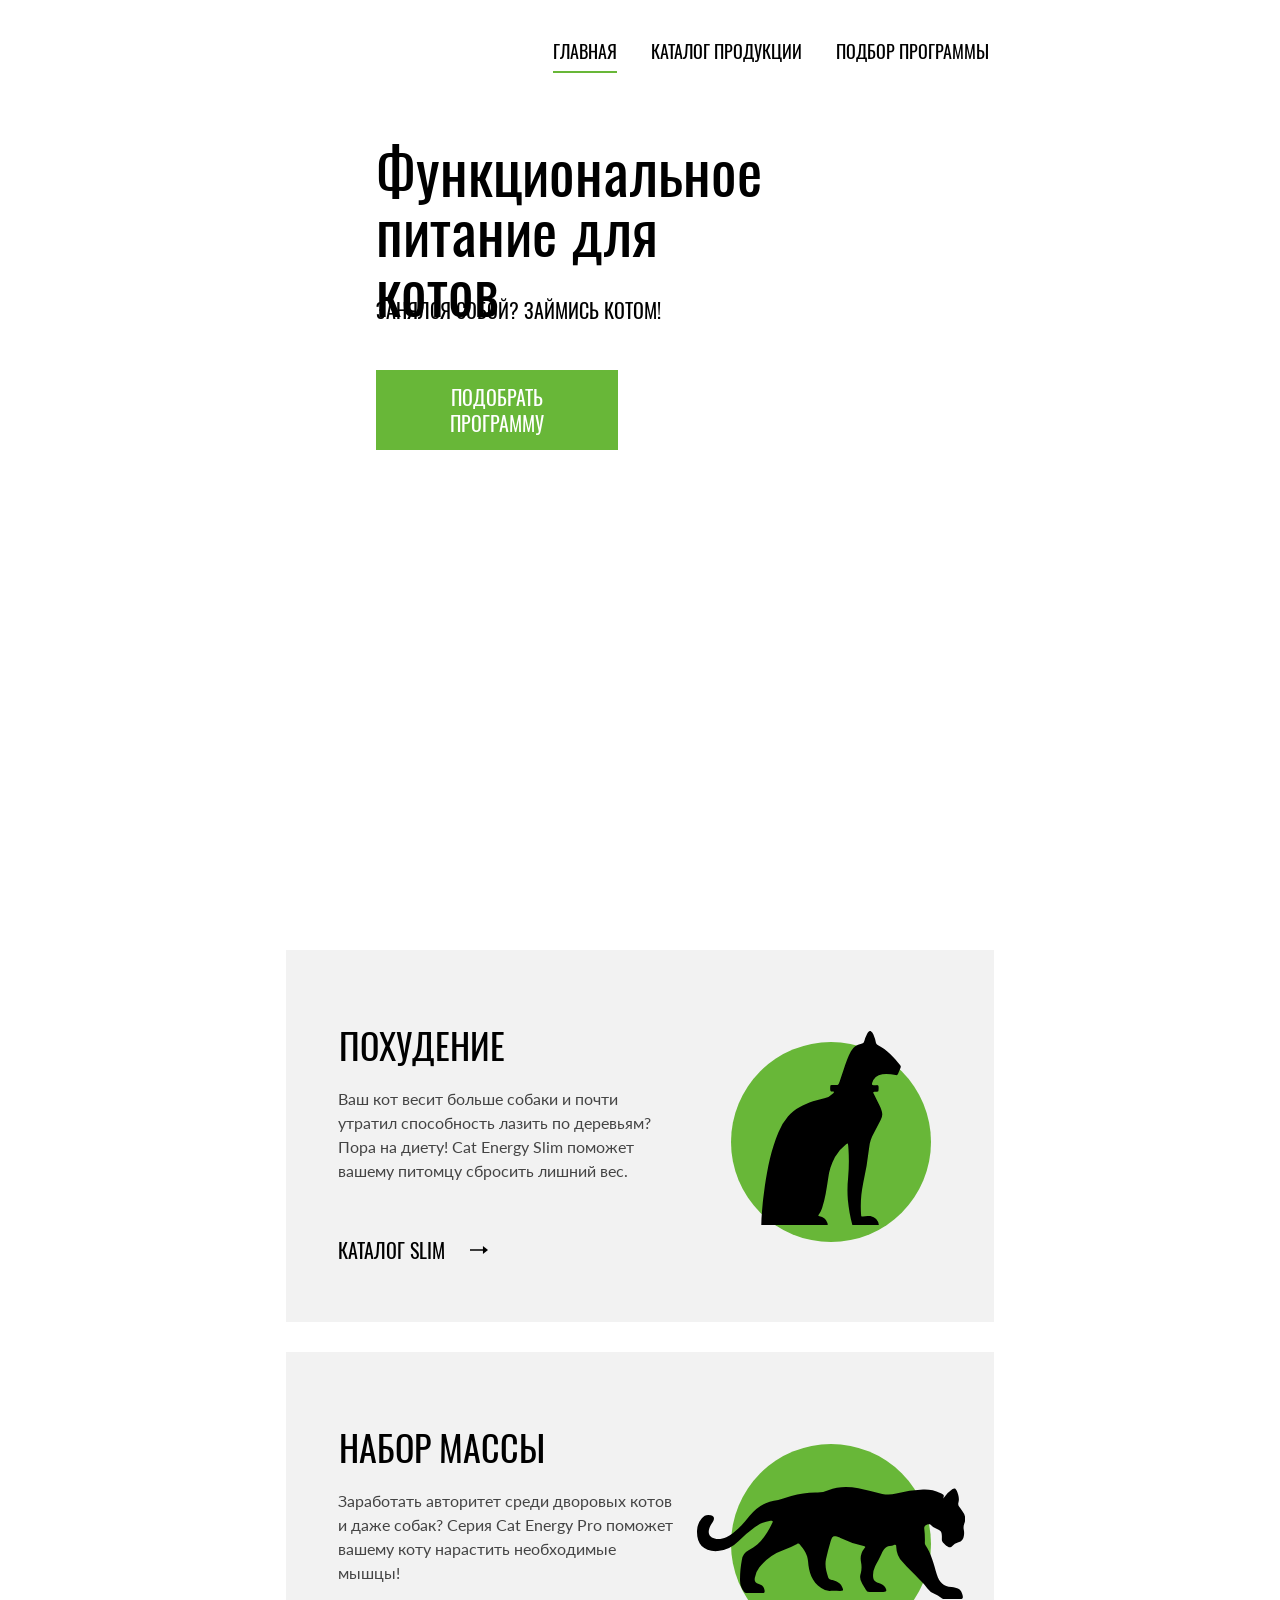
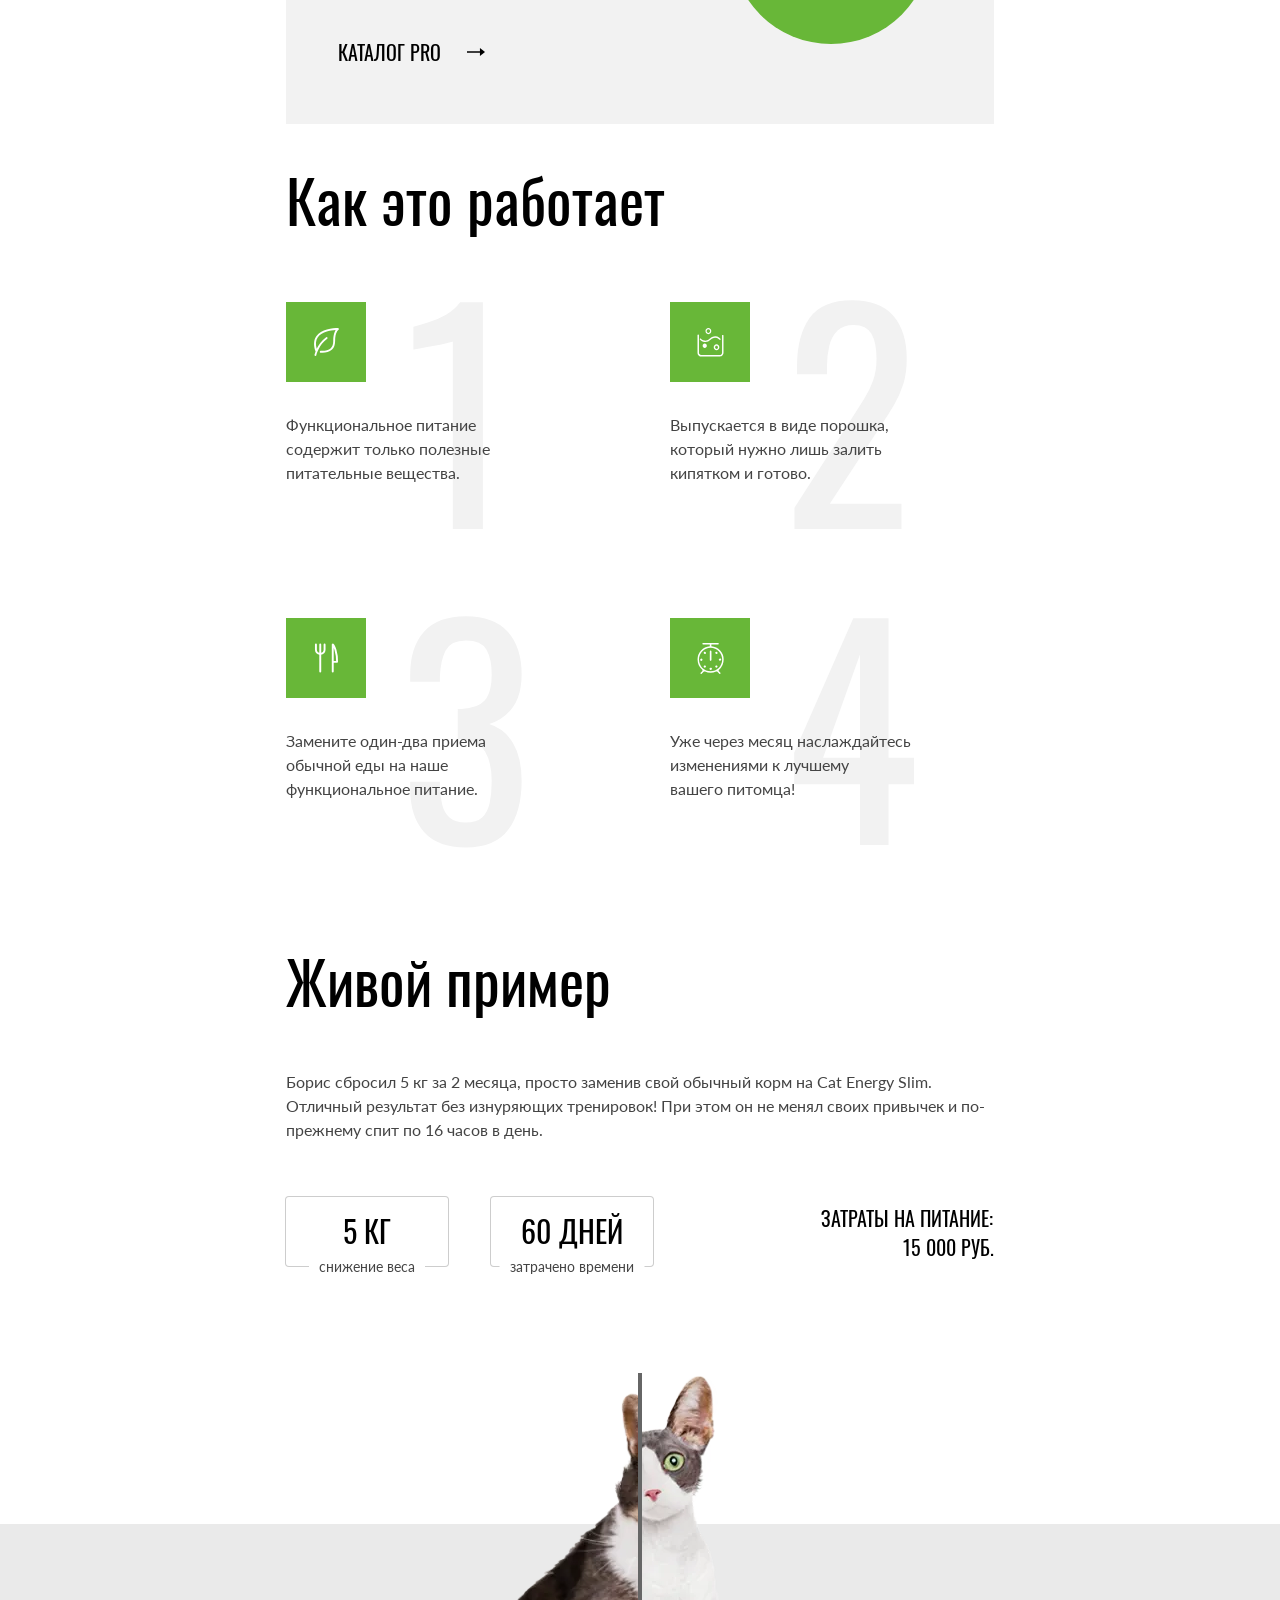
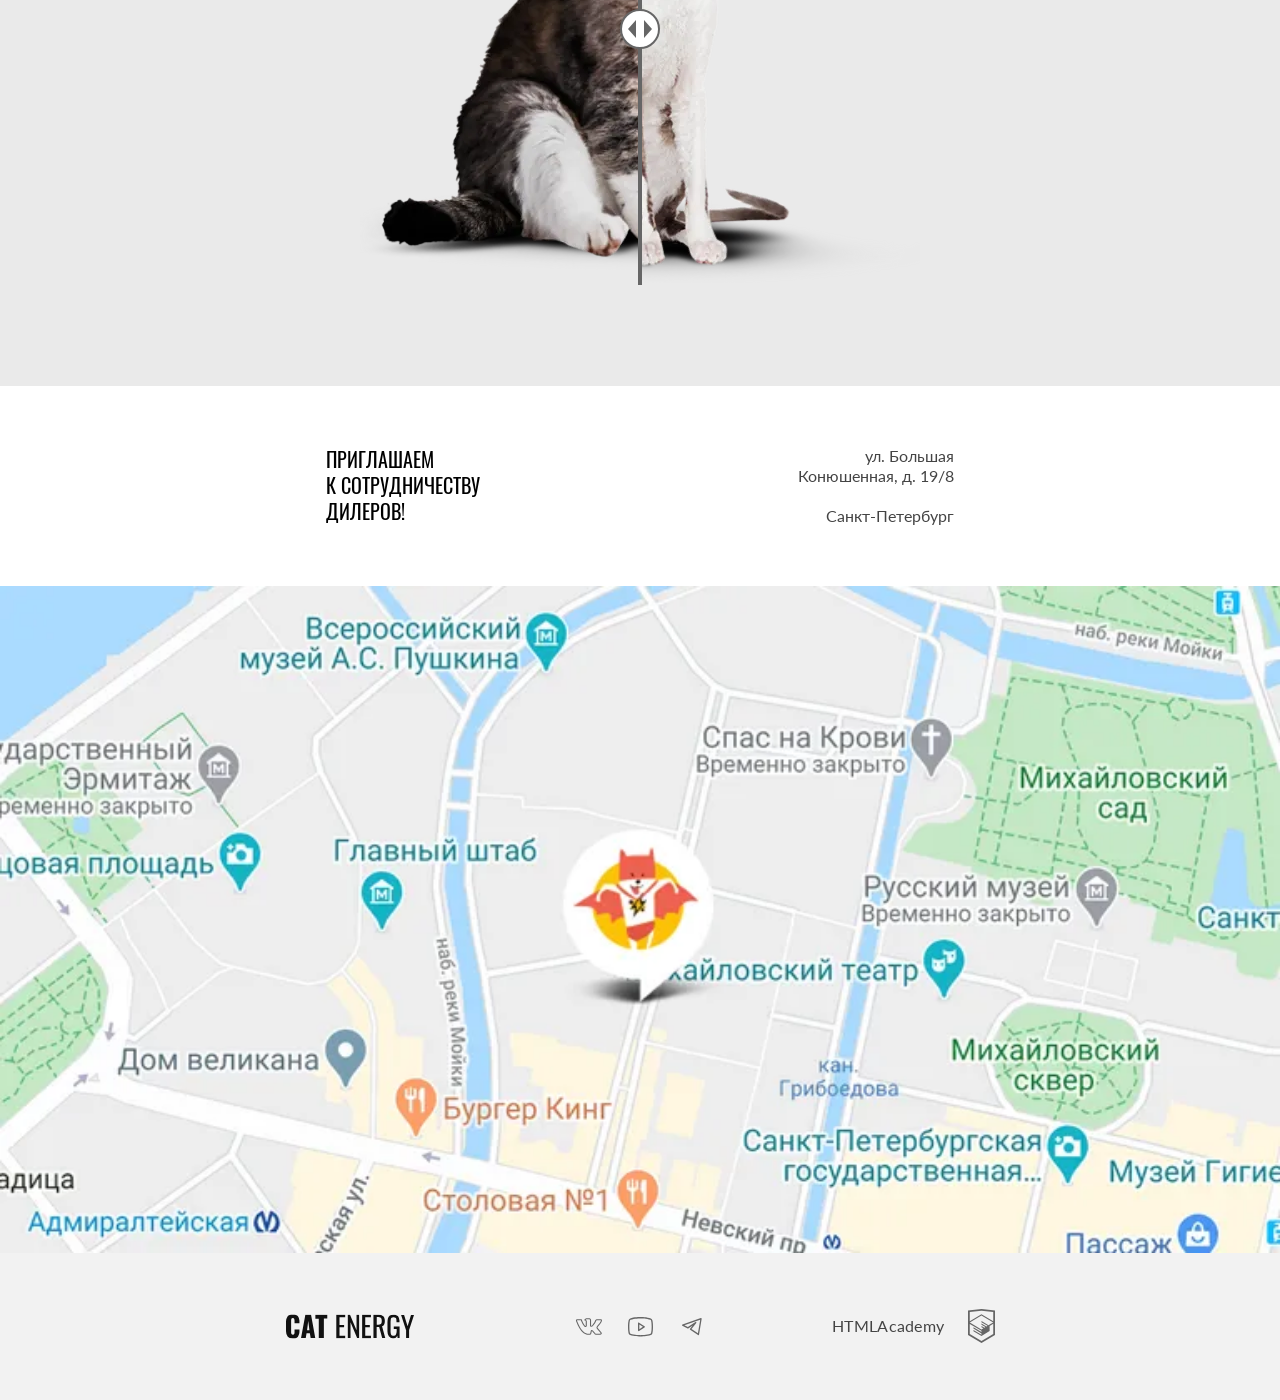
==== commit c29c9f57: "Deploying to gh-pages from @ bearBenjamin/2274609-cat-energy-2@2d84410182098715cfde5ec4fa177e7d50348" ====
--- a/index.html
+++ b/index.html
@@ -1,2 +1,2 @@
 <!DOCTYPE html><html class="page" lang="ru"><head><meta charset="UTF-8"><title>Название проекта</title><meta name="viewport" content="width=device-width,initial-scale=1"><link rel="preload" href="./fonts/lato/Lato-Regular.woff2" as="font" crossorigin="anonymous" type="font/woff2"><link rel="preload" href="./fonts/oswald/oswaldregular.woff2" as="font" crossorigin="anonymous" type="font/woff2"><link rel="icon" href="favicon.ico"><link rel="icon" href="favicons/icon.svg" type="image/svg+xml"><link rel="apple-touch-icon" href="favicons/180.png"><link rel="manifest" href="manifest.webmanifest"><link rel="stylesheet" href="styles/styles.css"><script src="scripts/index.js" defer="defer"></script></head><body class="page__body"><header class="main-header"><div class="main-header__container wrapper"><nav class="main-header__nav main-nav"><a class="main-nav__logo" href="#"><div class="main-nav__logo-image-wrapper"><picture><source media="(min-width: 1440px)" srcset="images/logo-dekstop.svg" width="70" height="59" type="image/svg+xml"><source media="(min-width: 768px)" srcset="images/logo-tablet.svg" width="60" height="50" type="image/svg+xml"><img class="main-nav__logo-image" src="images/logo-mobile.svg" width="33" height="38" alt="Логотип компании" loading="lazy"></picture></div><div class="main-nav__logo-text-wrapper"><picture><source media="(min-width: 1440px)" srcset="images/logo-text-tablet.svg" width="118" height="21" type="image/svg+xml"><source media="(min-width: 768px)" srcset="images/logo-text-tablet.svg" width="101" height="18" type="image/svg+xml"><img class="main-nav__logo-text" src="images/logo-2.svg" width="101" height="18" alt="Название компании Cat Energy" loading="lazy"></picture></div></a><ul class="main-nav__list main-nav__list--nojs"><li class="main-nav__list-item main-nav__list-item--current"><a class="main-nav__list-link main-nav__list-link--current" href="#">Главная</a></li><li class="main-nav__list-item"><a class="main-nav__list-link" href="catalog.html">Каталог продукции</a></li><li class="main-nav__list-item"><a class="main-nav__list-link" href="form-programs.html">Подбор программы</a></li></ul></nav><button class="main-header__button main-header__button--nojs button-toggle" type="button"><noscript><span class="visually-hidden">Отключен JS</span></noscript><span class="button-toggle__text visually-hidden">Открыть меню</span></button></div><article class="main-header__hero hero"><div class="hero__inner wrapper"><h1 class="title hero__title">Функциональное питание для котов</h1><p class="hero__slogan">Занялся собой? Займись котом!</p><div class="hero__image-wrapper"><picture><source width="552" height="499" type="image/webp" media="(min-width: 1440px)" srcset="images/index/hero-dekstop-cat-food@1x.webp, images/index/hero-dekstop-cat-food@2x.webp 2x"><source width="709" height="609" type="image/webp" media="(min-width: 768px)" srcset="images/index_tablet@1x.webp, images/index_tablet@2x.webp 2x"><source width="280" height="270" type="image/webp" srcset="images/index/hero-mobile-cat-food@1x.webp, images/index/hero-mobile-cat-food@2x.webp 2x"><source width="552" height="499" type="image/jpg" media="(min-width: 1440px)" srcset="images/index/hero-dekstop-cat-food@1x.png, images/index/hero-dekstop-cat-food@2x.png 2x"><source width="709" height="609" type="image/jpg" media="(min-width: 768px)" srcset="images/index_tablet@1x.png, images/index_tablet@2x.png 2x"><img class="hero__image" src="images/index/hero-mobile-cat-food@1x.png" srcset="images/index/hero-mobile-cat-food@2x.png" width="280" height="270" alt="Стакан кошачьих вкусняшек" loading="lazy"></picture></div><a class="button hero__link-programs" href="form-programs.html">Подобрать программу</a></div></article></header><main class="main-container"><section class="cat-programs"><div class="wrapper"><h2 class="visually-hidden">Программы тренировок</h2><ul class="cat-programs__list"><li class="cat-programs__list-item cat-programs__list-item--slim"><h3 class="title-secondary cat-programs__item-title">Похудение</h3><p class="cat-programs__item-content">Ваш кот весит больше собаки и почти утратил способность лазить по деревьям? Пора на диету! Cat Energy Slim поможет вашему питомцу сбросить лишний вес.</p><a class="cat-programs__item-link cat-programs__item-link-slim" href="form-programs.html">Каталог slim</a></li><li class="cat-programs__list-item cat-programs__list-item--pro"><h3 class="title-secondary cat-programs__item-title">Набор массы</h3><p class="cat-programs__item-content">Заработать авторитет среди дворовых котов и даже собак? Серия Cat Energy Pro поможет вашему коту нарастить необходимые мышцы!</p><a class="cat-programs__item-link cat-programs__item-link-pro" href="form-programs.html">Каталог pro</a></li></ul></div></section><section class="description-cat-programs"><div class="wrapper"><h2 class="title description-cat-programs__title">Как это работает</h2><ol class="description-cat-programs__list"><li class="description-cat-programs__list-item description-cat-programs__list-item-one"><p class="description-cat-programs__content">Функциональное питание содержит только полезные питательные вещества.</p></li><li class="description-cat-programs__list-item description-cat-programs__list-item-two"><p class="description-cat-programs__content">Выпускается в виде порошка, который нужно лишь залить кипятком и готово.</p></li><li class="description-cat-programs__list-item description-cat-programs__list-item-three"><p class="description-cat-programs__content">Замените один-два приема обычной еды на наше функциональное питание.</p></li><li class="description-cat-programs__list-item description-cat-programs__list-item-four"><p class="description-cat-programs__content">Уже через месяц наслаждайтесь изменениями к лучшему <span>вашего питомца!</span></p></li></ol></div></section><section class="role-model"><div class="role-model__wrapper wrapper"><div class="role-model__inner role-model-inner"><h2 class="title role-model__title">Живой пример</h2><p class="role-model__description">Борис сбросил 5 кг за 2 месяца, просто заменив свой обычный корм на Cat Energy Slim. Отличный результат без изнуряющих тренировок! При этом он не менял своих привычек и по-прежнему спит по 16 часов в день.</p><div class="role-model__date"><div class="role-model__date-container role-model-date-container"><p class="role-model-date-container__date">5 кг</p><p class="role-model-date-container__description role-model-date-container__description-mass">снижение веса</p></div><div class="role-model__date-container role-model-date-container"><p class="role-model-date-container__date">60 дней</p><p class="role-model-date-container__description role-model-date-container__description-time">затрачено времени</p></div><div class="role-model__price-container role-model-price-container"><p class="role-model-price-container__price-description">Затраты на питание:</p><p class="role-model-price-container__price-total-sum">15 000 руб.</p></div></div></div><div class="role-model__slider-container slider-container"><div class="slider-container__inner"><picture><source width="560" height="512" type="image/webp" media="(min-width: 768px)" srcset="images/slider/slider-tablet-after@1x.webp, images/slider/slider-tablet-after@2x.webp 2x"><source width="280" height="256" type="image/webp" srcset="images/slider/slider-mobile-after@1x.webp, images/slider/slider-mobile-after@2x.webp 2x"><source width="560" height="512" type="image/png" media="(min-width: 768px)" srcset="images/slider/slider-tablet-after@1x.png, images/slider/slider-tablet-after@2x.png 2x"><img class="slider-container__image" src="images/slider/slider-mobile-after@1x.png" srcset="images/slider/slider-mobile-after@2x.png" width="280" height="256" alt="Кот после программы" loading="lazy"></picture></div><div class="slider-container__inner slider-container__inner--before"><picture><source width="560" height="512" type="image/webp" media="(min-width: 768px)" srcset="images/slider/slider-tablet-before@1x.webp, images/slider/slider-tablet-before@2x.webp 2x"><source width="280" height="256" type="image/webp" srcset="images/slider/slider-mobile-before@1x.webp, images/slider/slider-mobile-before@2x.webp 2x"><source width="560" height="512" type="image/png" media="(min-width: 768px)" srcset="images/slider/slider-tablet-before@1x.png, images/slider/slider-tablet-before@2x.png 2x"><img class="slider-container__image" src="images/slider/slider-mobile-before@1x.png" srcset="images/slider/slider-mobile-before@2x.png" width="280" height="256" alt="Кот до программы" loading="lazy"></picture></div><div class="slider-container__toggle"><span class="visually-hidden">Переключатель фотографии кота до и после</span></div></div></div></section><section class="contact"><div class="contact__wrapper wrapper"><div class="contact__content-container"><h2 class="visually-hidden">Контакты</h2><p class="contact__slogan">Приглашаем<br>к сотрудничеству дилеров!</p><address class="contact__address">ул. Большая Конюшенная, д. 19/8 <span>Санкт-Петербург</span></address></div></div><div class="contact__map-container"><iframe class="contact__map-yandex" src="https://www.google.com/maps/embed?pb=!1m18!1m12!1m3!1d706.602636921308!2d30.32360140634495!3d59.93920964733319!2m3!1f0!2f0!3f0!3m2!1i1024!2i768!4f13.1!3m3!1m2!1s0x4696310fca3de3a1%3A0xc7af30764648c6b1!2z0JHQvtC70YzRiNCw0Y8g0JrQvtC90Y7RiNC10L3QvdCw0Y8g0YPQuy4sINC0LiAxOS84LCDQodCw0L3QutGCLdCf0LXRgtC10YDQsdGD0YDQsywgMTkxMTg2!5e0!3m2!1sru!2sru!4v1745788010640!5m2!1sru!2sru" width="320" height="362" allowfullscreen="" loading="lazy" referrerpolicy="no-referrer-when-downgrade"></iframe><!-- <iframe class="contact__map-yandex contact__map-yandex--nojs" src="https://yandex.ru/map-widget/v1/?um=constructor%3Ae79877a2fb6a7c3cc64abce798a42e9704626f68de5ea9ac3805ad1f6dbfb003&amp;source=constructor" width="320" height="362" allowtransparency="true">
-        </iframe> --><div class="contact__map-wrapper"><picture><source width="1440" height="400" type="image/webp" media="(min-width: 1440px)" srcset="images/map-dekstop@1x.webp, images/map-dekstop@2x.webp 2x"><source width="768" height="400" type="image/webp" media="(min-width: 768px)" srcset="images/map-tablet@1x.webp, images/map-tablet@2x.webp 2x"><source width="320" height="362" type="image/webp" srcset="images/map-mobile@1x.webp, images/map-mobile@2x.webp 2x"><source width="1440" height="400" type="image/png" media="(min-width: 1440px)" srcset="images/map-dekstop@1x.png, images/map-dekstop@2x.png 2x"><source width="768" height="400" type="image/png" media="(min-width: 768px)" srcset="images/map-tablet@1x.png, images/map-tablet@2x.png 2x"><img class="contact__map-image" src="images/map-mobile@1x.png" srcset="images/map-mobile@2x.png" width="320" height="362" alt="Cat Energy на карте города" loading="lazy"></picture></div></div></section></main><footer class="page-footer"><div class="page-footer__container wrapper"><a class="page-footer__logo" href="index.html"><!-- <img class="page-footer__logo-text" src="images/logo-tekst.svg" width="128" height="24" alt="Название компании Cat Energy"> --> <svg class="page-footer__logo-text" viewBox="0 0 128 24" width="128" height="24" aria-hidden="true" focusable="false"><use href="../../icons/stack.svg#footer-logo-text"></use></svg> <span class="visually-hidden">Логотип компании Cat Energy</span></a><ul class="page-footer__social-list"><li class="page-footer__social-list-item footer-social-list-item"><a class="footer-social-list-item__link footer-social-list-item__link--vk" href="https://vk.com/htmlacademy"><span class="visually-hidden">Вконтакте</span></a></li><li class="page-footer__social-list-item footer-social-list-item"><a class="footer-social-list-item__link footer-social-list-item__link--youtube" href="https://www.youtube.com/user/htmlacademyru"><span class="visually-hidden">Ютуб</span></a></li><li class="page-footer__social-list-item footer-social-list-item"><a class="footer-social-list-item__link footer-social-list-item__link--telegram" href="https://t.me/htmlacademy"><span class="visually-hidden">Телеграмм</span></a></li></ul><a class="page-footer__developer-contact" href="https://htmlacademy.ru/intensive/adaptive"><span class="page-footer__name-developer">HTMLAcademy</span> <svg class="page-footer__logo-developer" viewBox="0 0 27 34" width="27" height="34" aria-hidden="true" focusable="false"><use href="icons/stack.svg#footer-logo-htmlacademy"></use></svg> <span class="visually-hidden">Логотип htmlAcademy</span></a></div></footer></body></html>+        </iframe> --><div class="contact__map-wrapper"><picture><source width="1440" height="400" type="image/webp" media="(min-width: 1440px)" srcset="images/map-dekstop@1x.webp, images/map-dekstop@2x.webp 2x"><source width="768" height="400" type="image/webp" media="(min-width: 768px)" srcset="images/map-tablet@1x.webp, images/map-tablet@2x.webp 2x"><source width="320" height="362" type="image/webp" srcset="images/map-mobile@1x.webp, images/map-mobile@2x.webp 2x"><source width="1440" height="400" type="image/png" media="(min-width: 1440px)" srcset="images/map-dekstop@1x.png, images/map-dekstop@2x.png 2x"><source width="768" height="400" type="image/png" media="(min-width: 768px)" srcset="images/map-tablet@1x.png, images/map-tablet@2x.png 2x"><img class="contact__map-image" src="images/map-mobile@1x.png" srcset="images/map-mobile@2x.png" width="320" height="362" alt="Cat Energy на карте города" loading="lazy"></picture></div></div></section></main><footer class="page-footer"><div class="page-footer__container wrapper"><a class="page-footer__logo" href="index.html"><!-- <img class="page-footer__logo-text" src="images/logo-tekst.svg" width="128" height="24" alt="Название компании Cat Energy"> --> <svg class="page-footer__logo-text" viewBox="0 0 128 24" width="128" height="24" aria-hidden="true" focusable="false"><use href="icons/stack.svg#footer-logo-text"></use></svg> <span class="visually-hidden">Логотип компании Cat Energy</span></a><ul class="page-footer__social-list"><li class="page-footer__social-list-item footer-social-list-item"><a class="footer-social-list-item__link footer-social-list-item__link--vk" href="https://vk.com/htmlacademy"><span class="visually-hidden">Вконтакте</span></a></li><li class="page-footer__social-list-item footer-social-list-item"><a class="footer-social-list-item__link footer-social-list-item__link--youtube" href="https://www.youtube.com/user/htmlacademyru"><span class="visually-hidden">Ютуб</span></a></li><li class="page-footer__social-list-item footer-social-list-item"><a class="footer-social-list-item__link footer-social-list-item__link--telegram" href="https://t.me/htmlacademy"><span class="visually-hidden">Телеграмм</span></a></li></ul><a class="page-footer__developer-contact" href="https://htmlacademy.ru/intensive/adaptive"><span class="page-footer__name-developer">HTMLAcademy</span> <svg class="page-footer__logo-developer" viewBox="0 0 27 34" width="27" height="34" aria-hidden="true" focusable="false"><use href="icons/stack.svg#footer-logo-htmlacademy"></use></svg> <span class="visually-hidden">Логотип htmlAcademy</span></a></div></footer></body></html>
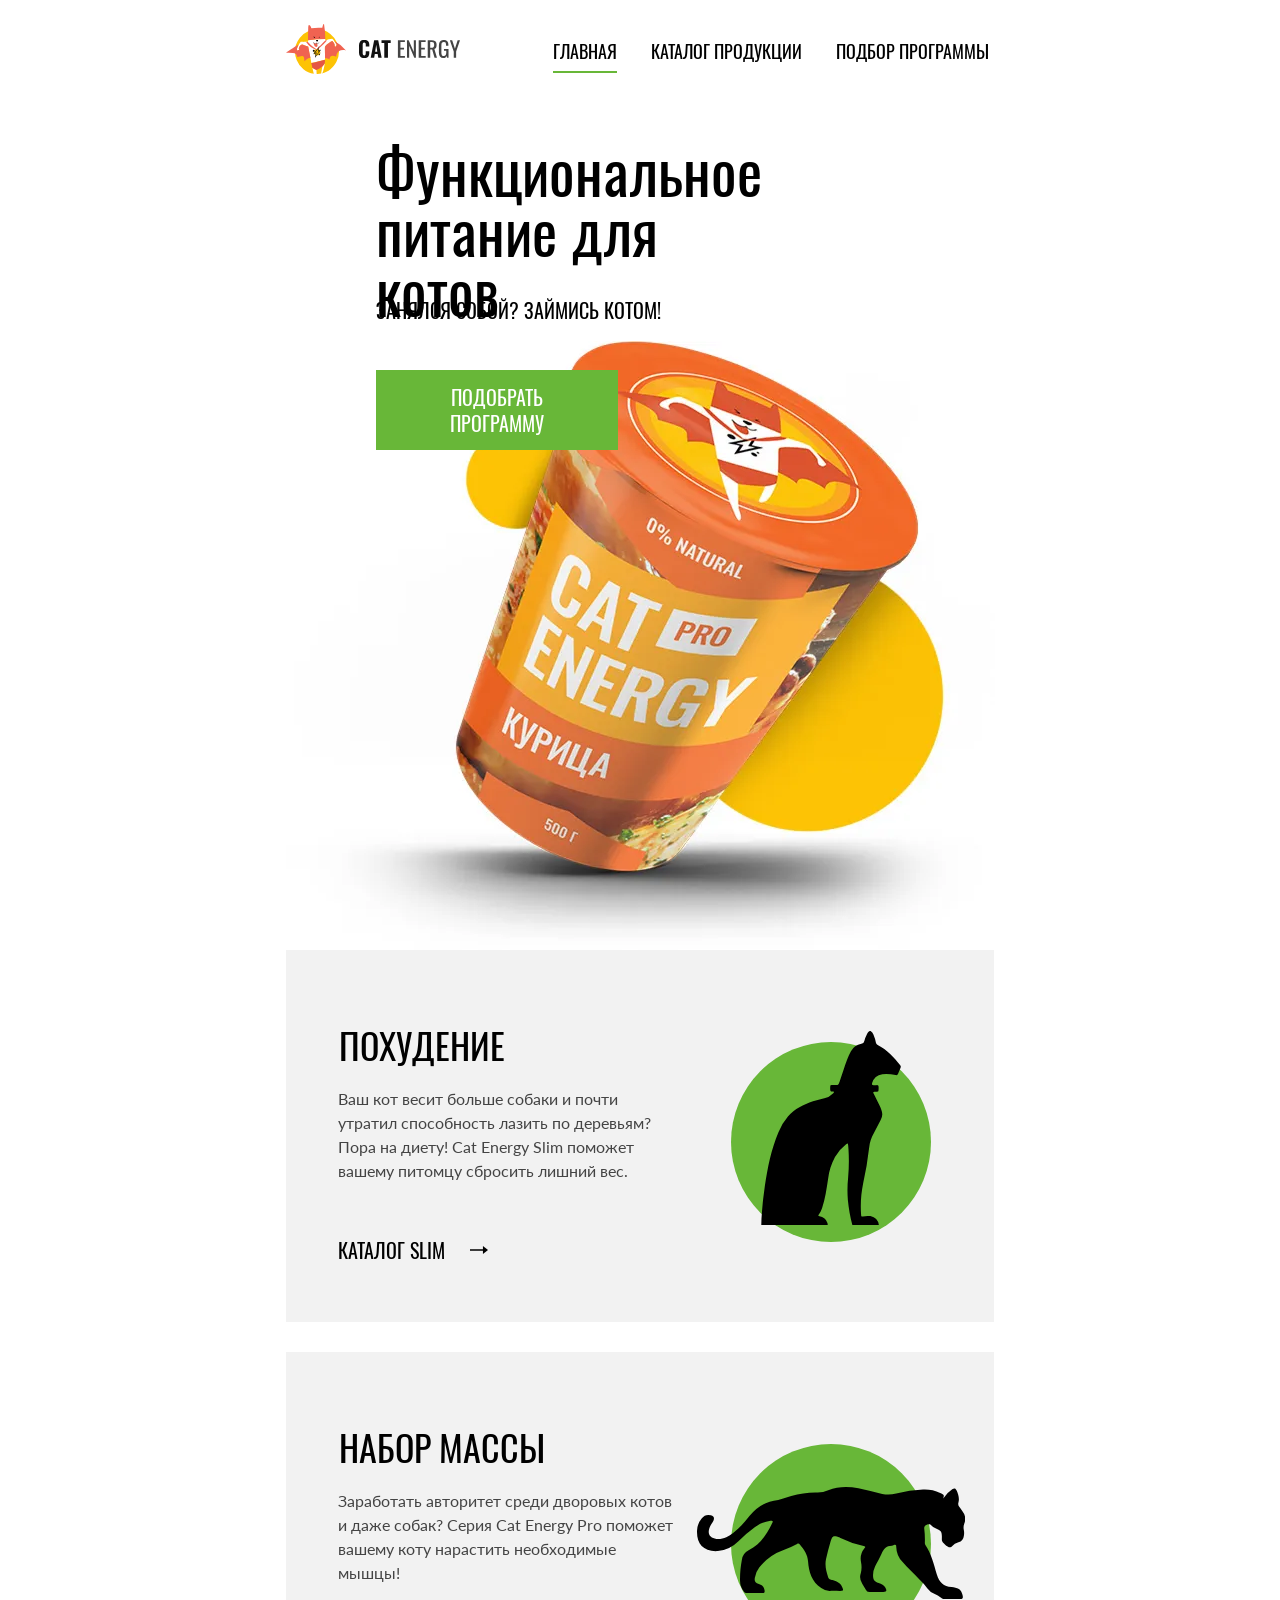
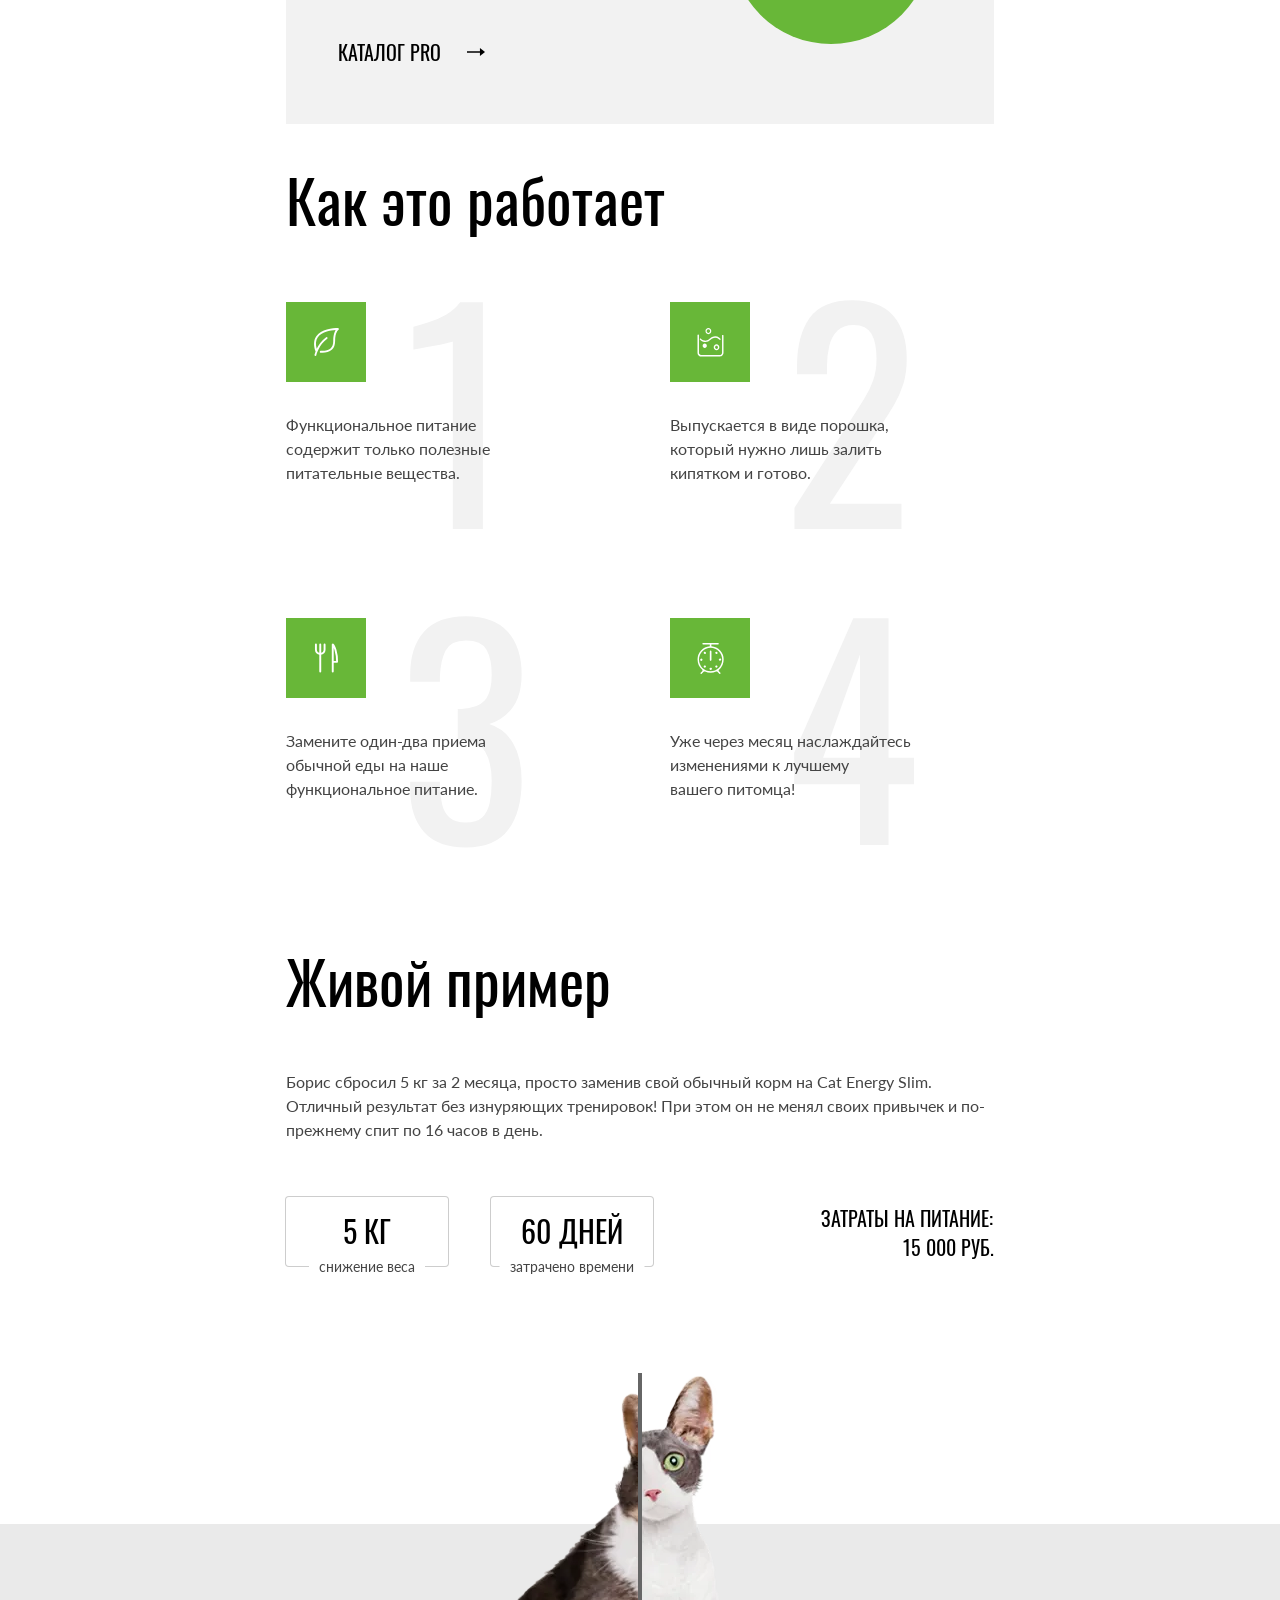
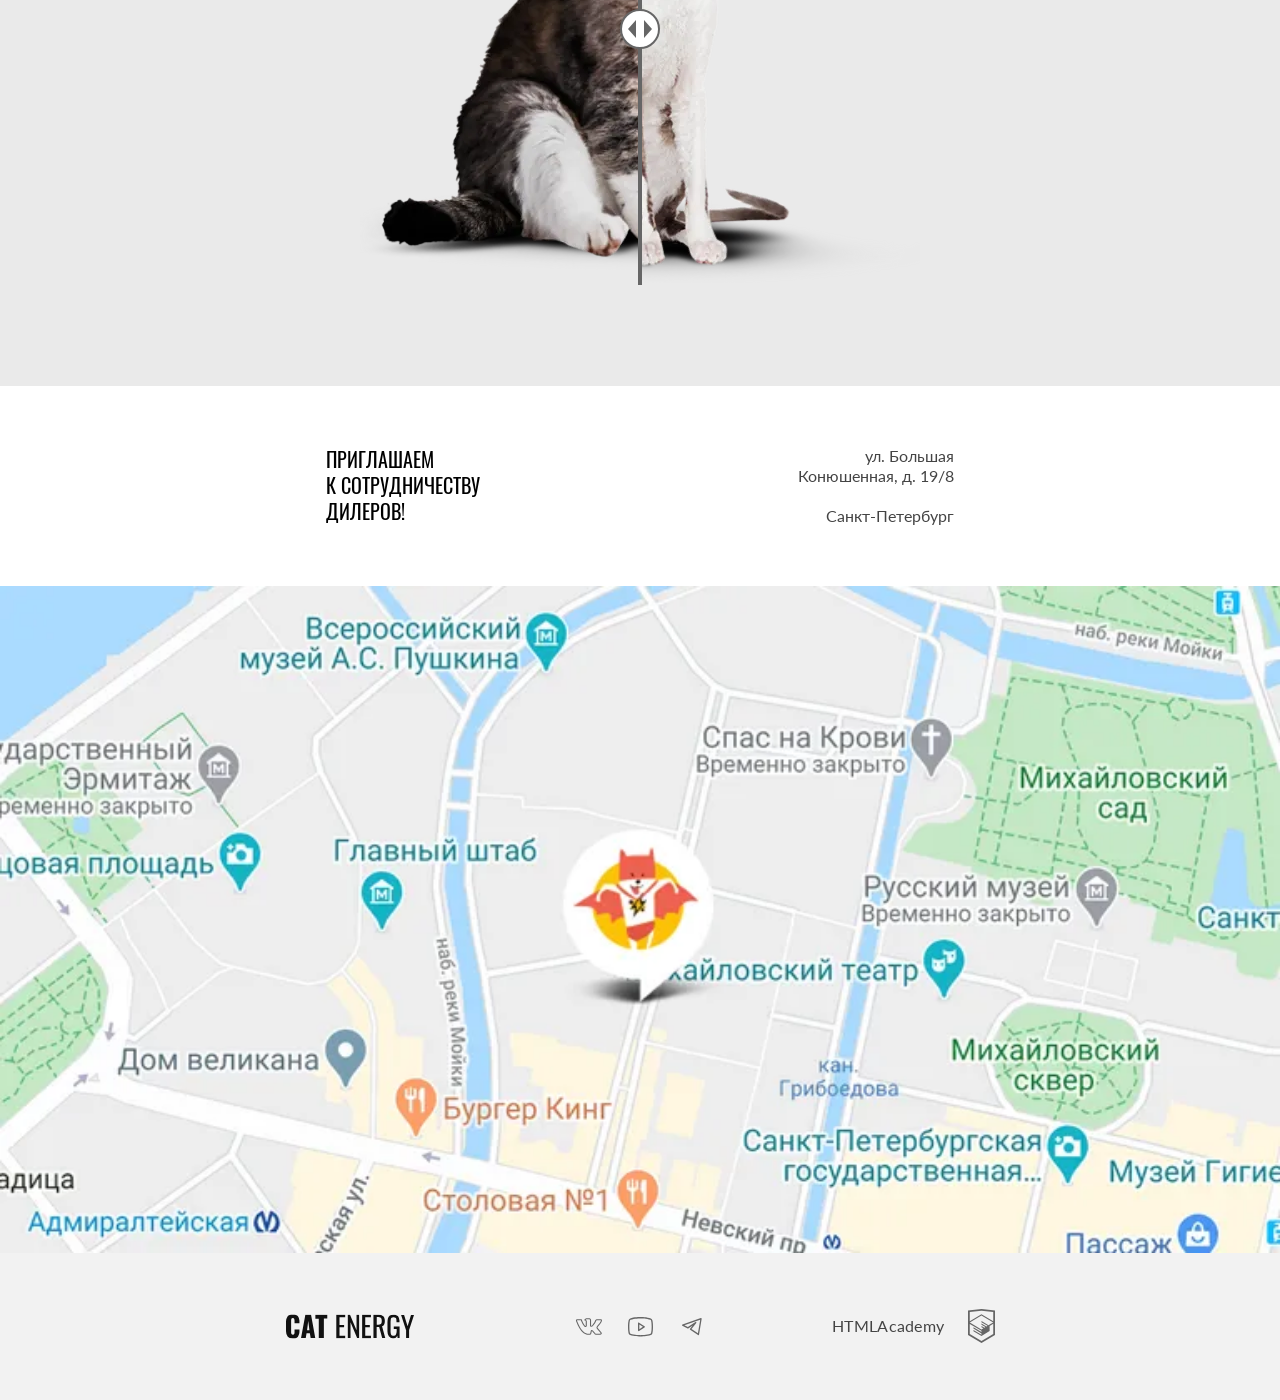
==== commit 858b3312: "Deploying to gh-pages from @ bearBenjamin/2274609-cat-energy-2@e793cb162b16696ed8e49641e1a7442fc5362" ====
--- a/index.html
+++ b/index.html
@@ -1,2 +1 @@
-<!DOCTYPE html><html class="page" lang="ru"><head><meta charset="UTF-8"><title>Название проекта</title><meta name="viewport" content="width=device-width,initial-scale=1"><link rel="preload" href="./fonts/lato/Lato-Regular.woff2" as="font" crossorigin="anonymous" type="font/woff2"><link rel="preload" href="./fonts/oswald/oswaldregular.woff2" as="font" crossorigin="anonymous" type="font/woff2"><link rel="icon" href="favicon.ico"><link rel="icon" href="favicons/icon.svg" type="image/svg+xml"><link rel="apple-touch-icon" href="favicons/180.png"><link rel="manifest" href="manifest.webmanifest"><link rel="stylesheet" href="styles/styles.css"><script src="scripts/index.js" defer="defer"></script></head><body class="page__body"><header class="main-header"><div class="main-header__container wrapper"><nav class="main-header__nav main-nav"><a class="main-nav__logo" href="#"><div class="main-nav__logo-image-wrapper"><picture><source media="(min-width: 1440px)" srcset="images/logo-dekstop.svg" width="70" height="59" type="image/svg+xml"><source media="(min-width: 768px)" srcset="images/logo-tablet.svg" width="60" height="50" type="image/svg+xml"><img class="main-nav__logo-image" src="images/logo-mobile.svg" width="33" height="38" alt="Логотип компании" loading="lazy"></picture></div><div class="main-nav__logo-text-wrapper"><picture><source media="(min-width: 1440px)" srcset="images/logo-text-tablet.svg" width="118" height="21" type="image/svg+xml"><source media="(min-width: 768px)" srcset="images/logo-text-tablet.svg" width="101" height="18" type="image/svg+xml"><img class="main-nav__logo-text" src="images/logo-2.svg" width="101" height="18" alt="Название компании Cat Energy" loading="lazy"></picture></div></a><ul class="main-nav__list main-nav__list--nojs"><li class="main-nav__list-item main-nav__list-item--current"><a class="main-nav__list-link main-nav__list-link--current" href="#">Главная</a></li><li class="main-nav__list-item"><a class="main-nav__list-link" href="catalog.html">Каталог продукции</a></li><li class="main-nav__list-item"><a class="main-nav__list-link" href="form-programs.html">Подбор программы</a></li></ul></nav><button class="main-header__button main-header__button--nojs button-toggle" type="button"><noscript><span class="visually-hidden">Отключен JS</span></noscript><span class="button-toggle__text visually-hidden">Открыть меню</span></button></div><article class="main-header__hero hero"><div class="hero__inner wrapper"><h1 class="title hero__title">Функциональное питание для котов</h1><p class="hero__slogan">Занялся собой? Займись котом!</p><div class="hero__image-wrapper"><picture><source width="552" height="499" type="image/webp" media="(min-width: 1440px)" srcset="images/index/hero-dekstop-cat-food@1x.webp, images/index/hero-dekstop-cat-food@2x.webp 2x"><source width="709" height="609" type="image/webp" media="(min-width: 768px)" srcset="images/index_tablet@1x.webp, images/index_tablet@2x.webp 2x"><source width="280" height="270" type="image/webp" srcset="images/index/hero-mobile-cat-food@1x.webp, images/index/hero-mobile-cat-food@2x.webp 2x"><source width="552" height="499" type="image/jpg" media="(min-width: 1440px)" srcset="images/index/hero-dekstop-cat-food@1x.png, images/index/hero-dekstop-cat-food@2x.png 2x"><source width="709" height="609" type="image/jpg" media="(min-width: 768px)" srcset="images/index_tablet@1x.png, images/index_tablet@2x.png 2x"><img class="hero__image" src="images/index/hero-mobile-cat-food@1x.png" srcset="images/index/hero-mobile-cat-food@2x.png" width="280" height="270" alt="Стакан кошачьих вкусняшек" loading="lazy"></picture></div><a class="button hero__link-programs" href="form-programs.html">Подобрать программу</a></div></article></header><main class="main-container"><section class="cat-programs"><div class="wrapper"><h2 class="visually-hidden">Программы тренировок</h2><ul class="cat-programs__list"><li class="cat-programs__list-item cat-programs__list-item--slim"><h3 class="title-secondary cat-programs__item-title">Похудение</h3><p class="cat-programs__item-content">Ваш кот весит больше собаки и почти утратил способность лазить по деревьям? Пора на диету! Cat Energy Slim поможет вашему питомцу сбросить лишний вес.</p><a class="cat-programs__item-link cat-programs__item-link-slim" href="form-programs.html">Каталог slim</a></li><li class="cat-programs__list-item cat-programs__list-item--pro"><h3 class="title-secondary cat-programs__item-title">Набор массы</h3><p class="cat-programs__item-content">Заработать авторитет среди дворовых котов и даже собак? Серия Cat Energy Pro поможет вашему коту нарастить необходимые мышцы!</p><a class="cat-programs__item-link cat-programs__item-link-pro" href="form-programs.html">Каталог pro</a></li></ul></div></section><section class="description-cat-programs"><div class="wrapper"><h2 class="title description-cat-programs__title">Как это работает</h2><ol class="description-cat-programs__list"><li class="description-cat-programs__list-item description-cat-programs__list-item-one"><p class="description-cat-programs__content">Функциональное питание содержит только полезные питательные вещества.</p></li><li class="description-cat-programs__list-item description-cat-programs__list-item-two"><p class="description-cat-programs__content">Выпускается в виде порошка, который нужно лишь залить кипятком и готово.</p></li><li class="description-cat-programs__list-item description-cat-programs__list-item-three"><p class="description-cat-programs__content">Замените один-два приема обычной еды на наше функциональное питание.</p></li><li class="description-cat-programs__list-item description-cat-programs__list-item-four"><p class="description-cat-programs__content">Уже через месяц наслаждайтесь изменениями к лучшему <span>вашего питомца!</span></p></li></ol></div></section><section class="role-model"><div class="role-model__wrapper wrapper"><div class="role-model__inner role-model-inner"><h2 class="title role-model__title">Живой пример</h2><p class="role-model__description">Борис сбросил 5 кг за 2 месяца, просто заменив свой обычный корм на Cat Energy Slim. Отличный результат без изнуряющих тренировок! При этом он не менял своих привычек и по-прежнему спит по 16 часов в день.</p><div class="role-model__date"><div class="role-model__date-container role-model-date-container"><p class="role-model-date-container__date">5 кг</p><p class="role-model-date-container__description role-model-date-container__description-mass">снижение веса</p></div><div class="role-model__date-container role-model-date-container"><p class="role-model-date-container__date">60 дней</p><p class="role-model-date-container__description role-model-date-container__description-time">затрачено времени</p></div><div class="role-model__price-container role-model-price-container"><p class="role-model-price-container__price-description">Затраты на питание:</p><p class="role-model-price-container__price-total-sum">15 000 руб.</p></div></div></div><div class="role-model__slider-container slider-container"><div class="slider-container__inner"><picture><source width="560" height="512" type="image/webp" media="(min-width: 768px)" srcset="images/slider/slider-tablet-after@1x.webp, images/slider/slider-tablet-after@2x.webp 2x"><source width="280" height="256" type="image/webp" srcset="images/slider/slider-mobile-after@1x.webp, images/slider/slider-mobile-after@2x.webp 2x"><source width="560" height="512" type="image/png" media="(min-width: 768px)" srcset="images/slider/slider-tablet-after@1x.png, images/slider/slider-tablet-after@2x.png 2x"><img class="slider-container__image" src="images/slider/slider-mobile-after@1x.png" srcset="images/slider/slider-mobile-after@2x.png" width="280" height="256" alt="Кот после программы" loading="lazy"></picture></div><div class="slider-container__inner slider-container__inner--before"><picture><source width="560" height="512" type="image/webp" media="(min-width: 768px)" srcset="images/slider/slider-tablet-before@1x.webp, images/slider/slider-tablet-before@2x.webp 2x"><source width="280" height="256" type="image/webp" srcset="images/slider/slider-mobile-before@1x.webp, images/slider/slider-mobile-before@2x.webp 2x"><source width="560" height="512" type="image/png" media="(min-width: 768px)" srcset="images/slider/slider-tablet-before@1x.png, images/slider/slider-tablet-before@2x.png 2x"><img class="slider-container__image" src="images/slider/slider-mobile-before@1x.png" srcset="images/slider/slider-mobile-before@2x.png" width="280" height="256" alt="Кот до программы" loading="lazy"></picture></div><div class="slider-container__toggle"><span class="visually-hidden">Переключатель фотографии кота до и после</span></div></div></div></section><section class="contact"><div class="contact__wrapper wrapper"><div class="contact__content-container"><h2 class="visually-hidden">Контакты</h2><p class="contact__slogan">Приглашаем<br>к сотрудничеству дилеров!</p><address class="contact__address">ул. Большая Конюшенная, д. 19/8 <span>Санкт-Петербург</span></address></div></div><div class="contact__map-container"><iframe class="contact__map-yandex" src="https://www.google.com/maps/embed?pb=!1m18!1m12!1m3!1d706.602636921308!2d30.32360140634495!3d59.93920964733319!2m3!1f0!2f0!3f0!3m2!1i1024!2i768!4f13.1!3m3!1m2!1s0x4696310fca3de3a1%3A0xc7af30764648c6b1!2z0JHQvtC70YzRiNCw0Y8g0JrQvtC90Y7RiNC10L3QvdCw0Y8g0YPQuy4sINC0LiAxOS84LCDQodCw0L3QutGCLdCf0LXRgtC10YDQsdGD0YDQsywgMTkxMTg2!5e0!3m2!1sru!2sru!4v1745788010640!5m2!1sru!2sru" width="320" height="362" allowfullscreen="" loading="lazy" referrerpolicy="no-referrer-when-downgrade"></iframe><!-- <iframe class="contact__map-yandex contact__map-yandex--nojs" src="https://yandex.ru/map-widget/v1/?um=constructor%3Ae79877a2fb6a7c3cc64abce798a42e9704626f68de5ea9ac3805ad1f6dbfb003&amp;source=constructor" width="320" height="362" allowtransparency="true">
-        </iframe> --><div class="contact__map-wrapper"><picture><source width="1440" height="400" type="image/webp" media="(min-width: 1440px)" srcset="images/map-dekstop@1x.webp, images/map-dekstop@2x.webp 2x"><source width="768" height="400" type="image/webp" media="(min-width: 768px)" srcset="images/map-tablet@1x.webp, images/map-tablet@2x.webp 2x"><source width="320" height="362" type="image/webp" srcset="images/map-mobile@1x.webp, images/map-mobile@2x.webp 2x"><source width="1440" height="400" type="image/png" media="(min-width: 1440px)" srcset="images/map-dekstop@1x.png, images/map-dekstop@2x.png 2x"><source width="768" height="400" type="image/png" media="(min-width: 768px)" srcset="images/map-tablet@1x.png, images/map-tablet@2x.png 2x"><img class="contact__map-image" src="images/map-mobile@1x.png" srcset="images/map-mobile@2x.png" width="320" height="362" alt="Cat Energy на карте города" loading="lazy"></picture></div></div></section></main><footer class="page-footer"><div class="page-footer__container wrapper"><a class="page-footer__logo" href="index.html"><!-- <img class="page-footer__logo-text" src="images/logo-tekst.svg" width="128" height="24" alt="Название компании Cat Energy"> --> <svg class="page-footer__logo-text" viewBox="0 0 128 24" width="128" height="24" aria-hidden="true" focusable="false"><use href="icons/stack.svg#footer-logo-text"></use></svg> <span class="visually-hidden">Логотип компании Cat Energy</span></a><ul class="page-footer__social-list"><li class="page-footer__social-list-item footer-social-list-item"><a class="footer-social-list-item__link footer-social-list-item__link--vk" href="https://vk.com/htmlacademy"><span class="visually-hidden">Вконтакте</span></a></li><li class="page-footer__social-list-item footer-social-list-item"><a class="footer-social-list-item__link footer-social-list-item__link--youtube" href="https://www.youtube.com/user/htmlacademyru"><span class="visually-hidden">Ютуб</span></a></li><li class="page-footer__social-list-item footer-social-list-item"><a class="footer-social-list-item__link footer-social-list-item__link--telegram" href="https://t.me/htmlacademy"><span class="visually-hidden">Телеграмм</span></a></li></ul><a class="page-footer__developer-contact" href="https://htmlacademy.ru/intensive/adaptive"><span class="page-footer__name-developer">HTMLAcademy</span> <svg class="page-footer__logo-developer" viewBox="0 0 27 34" width="27" height="34" aria-hidden="true" focusable="false"><use href="icons/stack.svg#footer-logo-htmlacademy"></use></svg> <span class="visually-hidden">Логотип htmlAcademy</span></a></div></footer></body></html>+<!DOCTYPE html><html class="page" lang="ru"><head><meta charset="UTF-8"><title>Название проекта</title><meta name="viewport" content="width=device-width,initial-scale=1"><link rel="preload" href="./fonts/lato/Lato-Regular.woff2" as="font" crossorigin="anonymous" type="font/woff2"><link rel="preload" href="./fonts/oswald/oswaldregular.woff2" as="font" crossorigin="anonymous" type="font/woff2"><link rel="icon" href="favicon.ico"><link rel="icon" href="favicons/icon.svg" type="image/svg+xml"><link rel="apple-touch-icon" href="favicons/180.png"><link rel="manifest" href="manifest.webmanifest"><link rel="stylesheet" href="styles/styles.css"><script src="scripts/index.js" defer="defer"></script></head><body class="page__body"><header class="main-header"><div class="main-header__container wrapper"><nav class="main-header__nav main-nav"><a class="main-nav__logo" href="#"><div class="main-nav__logo-image-wrapper"><picture><source media="(min-width: 1440px)" srcset="images/logo-dekstop.svg" width="70" height="59" type="image/svg+xml"><source media="(min-width: 768px)" srcset="images/logo-tablet.svg" width="60" height="50" type="image/svg+xml"><img class="main-nav__logo-image" src="images/logo-mobile.svg" width="33" height="38" alt="Логотип компании" loading="lazy"></picture></div><div class="main-nav__logo-text-wrapper"><picture><source media="(min-width: 1440px)" srcset="images/logo-text-tablet.svg" width="118" height="21" type="image/svg+xml"><source media="(min-width: 768px)" srcset="images/logo-text-tablet.svg" width="101" height="18" type="image/svg+xml"><img class="main-nav__logo-text" src="images/logo-2.svg" width="101" height="18" alt="Название компании Cat Energy" loading="lazy"></picture></div></a><ul class="main-nav__list main-nav__list--nojs"><li class="main-nav__list-item main-nav__list-item--current"><a class="main-nav__list-link main-nav__list-link--current" href="#">Главная</a></li><li class="main-nav__list-item"><a class="main-nav__list-link" href="catalog.html">Каталог продукции</a></li><li class="main-nav__list-item"><a class="main-nav__list-link" href="form-programs.html">Подбор программы</a></li></ul></nav><button class="main-header__button main-header__button--nojs button-toggle" type="button"><noscript><span class="visually-hidden">Отключен JS</span></noscript><span class="button-toggle__text visually-hidden">Открыть меню</span></button></div><article class="main-header__hero hero"><div class="hero__inner wrapper"><h1 class="title hero__title">Функциональное питание для котов</h1><p class="hero__slogan">Занялся собой? Займись котом!</p><div class="hero__image-wrapper"><picture><source width="552" height="499" type="image/webp" media="(min-width: 1440px)" srcset="images/index/hero-dekstop-cat-food@1x.webp, images/index/hero-dekstop-cat-food@2x.webp 2x"><source width="709" height="609" type="image/webp" media="(min-width: 768px)" srcset="images/index_tablet@1x.webp, images/index_tablet@2x.webp 2x"><source width="280" height="270" type="image/webp" srcset="images/index/hero-mobile-cat-food@1x.webp, images/index/hero-mobile-cat-food@2x.webp 2x"><source width="552" height="499" type="image/jpg" media="(min-width: 1440px)" srcset="images/index/hero-dekstop-cat-food@1x.png, images/index/hero-dekstop-cat-food@2x.png 2x"><source width="709" height="609" type="image/jpg" media="(min-width: 768px)" srcset="images/index_tablet@1x.png, images/index_tablet@2x.png 2x"><img class="hero__image" src="images/index/hero-mobile-cat-food@1x.png" srcset="images/index/hero-mobile-cat-food@2x.png" width="280" height="270" alt="Стакан кошачьих вкусняшек" loading="lazy"></picture></div><a class="button hero__link-programs" href="form-programs.html">Подобрать программу</a></div></article></header><main class="main-container"><section class="cat-programs"><div class="wrapper"><h2 class="visually-hidden">Программы тренировок</h2><ul class="cat-programs__list"><li class="cat-programs__list-item cat-programs__list-item--slim"><h3 class="title-secondary cat-programs__item-title">Похудение</h3><p class="cat-programs__item-content">Ваш кот весит больше собаки и почти утратил способность лазить по деревьям? Пора на диету! Cat Energy Slim поможет вашему питомцу сбросить лишний вес.</p><a class="cat-programs__item-link cat-programs__item-link-slim" href="form-programs.html">Каталог slim</a></li><li class="cat-programs__list-item cat-programs__list-item--pro"><h3 class="title-secondary cat-programs__item-title">Набор массы</h3><p class="cat-programs__item-content">Заработать авторитет среди дворовых котов и даже собак? Серия Cat Energy Pro поможет вашему коту нарастить необходимые мышцы!</p><a class="cat-programs__item-link cat-programs__item-link-pro" href="form-programs.html">Каталог pro</a></li></ul></div></section><section class="description-cat-programs"><div class="wrapper"><h2 class="title description-cat-programs__title">Как это работает</h2><ol class="description-cat-programs__list"><li class="description-cat-programs__list-item description-cat-programs__list-item-one"><p class="description-cat-programs__content">Функциональное питание содержит только полезные питательные вещества.</p></li><li class="description-cat-programs__list-item description-cat-programs__list-item-two"><p class="description-cat-programs__content">Выпускается в виде порошка, который нужно лишь залить кипятком и готово.</p></li><li class="description-cat-programs__list-item description-cat-programs__list-item-three"><p class="description-cat-programs__content">Замените один-два приема обычной еды на наше функциональное питание.</p></li><li class="description-cat-programs__list-item description-cat-programs__list-item-four"><p class="description-cat-programs__content">Уже через месяц наслаждайтесь изменениями к лучшему <span>вашего питомца!</span></p></li></ol></div></section><section class="role-model"><div class="role-model__wrapper wrapper"><div class="role-model__inner role-model-inner"><h2 class="title role-model__title">Живой пример</h2><p class="role-model__description">Борис сбросил 5 кг за 2 месяца, просто заменив свой обычный корм на Cat Energy Slim. Отличный результат без изнуряющих тренировок! При этом он не менял своих привычек и по-прежнему спит по 16 часов в день.</p><div class="role-model__date"><div class="role-model__date-container role-model-date-container"><p class="role-model-date-container__date">5 кг</p><p class="role-model-date-container__description role-model-date-container__description-mass">снижение веса</p></div><div class="role-model__date-container role-model-date-container"><p class="role-model-date-container__date">60 дней</p><p class="role-model-date-container__description role-model-date-container__description-time">затрачено времени</p></div><div class="role-model__price-container role-model-price-container"><p class="role-model-price-container__price-description">Затраты на питание:</p><p class="role-model-price-container__price-total-sum">15 000 руб.</p></div></div></div><div class="role-model__slider-container slider-container"><div class="slider-container__inner"><picture><source width="560" height="512" type="image/webp" media="(min-width: 768px)" srcset="images/slider/slider-tablet-after@1x.webp, images/slider/slider-tablet-after@2x.webp 2x"><source width="280" height="256" type="image/webp" srcset="images/slider/slider-mobile-after@1x.webp, images/slider/slider-mobile-after@2x.webp 2x"><source width="560" height="512" type="image/png" media="(min-width: 768px)" srcset="images/slider/slider-tablet-after@1x.png, images/slider/slider-tablet-after@2x.png 2x"><img class="slider-container__image" src="images/slider/slider-mobile-after@1x.png" srcset="images/slider/slider-mobile-after@2x.png" width="280" height="256" alt="Кот после программы" loading="lazy"></picture></div><div class="slider-container__inner slider-container__inner--before"><picture><source width="560" height="512" type="image/webp" media="(min-width: 768px)" srcset="images/slider/slider-tablet-before@1x.webp, images/slider/slider-tablet-before@2x.webp 2x"><source width="280" height="256" type="image/webp" srcset="images/slider/slider-mobile-before@1x.webp, images/slider/slider-mobile-before@2x.webp 2x"><source width="560" height="512" type="image/png" media="(min-width: 768px)" srcset="images/slider/slider-tablet-before@1x.png, images/slider/slider-tablet-before@2x.png 2x"><img class="slider-container__image" src="images/slider/slider-mobile-before@1x.png" srcset="images/slider/slider-mobile-before@2x.png" width="280" height="256" alt="Кот до программы" loading="lazy"></picture></div><div class="slider-container__toggle"><span class="visually-hidden">Переключатель фотографии кота до и после</span></div></div></div></section><section class="contact"><div class="contact__wrapper wrapper"><div class="contact__content-container"><h2 class="visually-hidden">Контакты</h2><p class="contact__slogan">Приглашаем<br>к сотрудничеству дилеров!</p><address class="contact__address">ул. Большая Конюшенная, д. 19/8 <span>Санкт-Петербург</span></address></div></div><div class="contact__map-container"><iframe class="contact__map-index" src="https://www.google.com/maps/embed?pb=!1m18!1m12!1m3!1d706.602636921308!2d30.32360140634495!3d59.93920964733319!2m3!1f0!2f0!3f0!3m2!1i1024!2i768!4f13.1!3m3!1m2!1s0x4696310fca3de3a1%3A0xc7af30764648c6b1!2z0JHQvtC70YzRiNCw0Y8g0JrQvtC90Y7RiNC10L3QvdCw0Y8g0YPQuy4sINC0LiAxOS84LCDQodCw0L3QutGCLdCf0LXRgtC10YDQsdGD0YDQsywgMTkxMTg2!5e0!3m2!1sru!2sru!4v1745788010640!5m2!1sru!2sru" width="320" height="362" allowfullscreen="" loading="lazy" referrerpolicy="no-referrer-when-downgrade"></iframe><div class="contact__map-wrapper"><picture><source width="1440" height="400" type="image/webp" media="(min-width: 1440px)" srcset="images/map-dekstop@1x.webp, images/map-dekstop@2x.webp 2x"><source width="768" height="400" type="image/webp" media="(min-width: 768px)" srcset="images/map-tablet@1x.webp, images/map-tablet@2x.webp 2x"><source width="320" height="362" type="image/webp" srcset="images/map-mobile@1x.webp, images/map-mobile@2x.webp 2x"><source width="1440" height="400" type="image/png" media="(min-width: 1440px)" srcset="images/map-dekstop@1x.png, images/map-dekstop@2x.png 2x"><source width="768" height="400" type="image/png" media="(min-width: 768px)" srcset="images/map-tablet@1x.png, images/map-tablet@2x.png 2x"><img class="contact__map-image" src="images/map-mobile@1x.png" srcset="images/map-mobile@2x.png" width="320" height="362" alt="Cat Energy на карте города" loading="lazy"></picture></div></div></section></main><footer class="page-footer"><div class="page-footer__container wrapper"><a class="page-footer__logo" href="index.html"><svg class="page-footer__logo-text" viewBox="0 0 128 24" width="128" height="24" aria-hidden="true" focusable="false"><use href="icons/stack.svg#footer-logo-text"></use></svg> <span class="visually-hidden">Логотип компании Cat Energy</span></a><ul class="page-footer__social-list"><li class="page-footer__social-list-item footer-social-list-item"><a class="footer-social-list-item__link footer-social-list-item__link--vk" href="https://vk.com/htmlacademy"><span class="visually-hidden">Вконтакте</span></a></li><li class="page-footer__social-list-item footer-social-list-item"><a class="footer-social-list-item__link footer-social-list-item__link--youtube" href="https://www.youtube.com/user/htmlacademyru"><span class="visually-hidden">Ютуб</span></a></li><li class="page-footer__social-list-item footer-social-list-item"><a class="footer-social-list-item__link footer-social-list-item__link--telegram" href="https://t.me/htmlacademy"><span class="visually-hidden">Телеграмм</span></a></li></ul><a class="page-footer__developer-contact" href="https://htmlacademy.ru/intensive/adaptive"><span class="page-footer__name-developer">HTMLAcademy</span> <svg class="page-footer__logo-developer" viewBox="0 0 27 34" width="27" height="34" aria-hidden="true" focusable="false"><use href="icons/stack.svg#footer-logo-htmlacademy"></use></svg> <span class="visually-hidden">Логотип htmlAcademy</span></a></div></footer></body></html>
--- a/styles/styles.css
+++ b/styles/styles.css
@@ -1 +1 @@
-@font-face{font-family:Oswald;font-weight:400;font-style:normal;font-display:swap;src:url(../fonts/oswald/oswaldregular.woff2)format("woff2"),url(../fonts/oswald/oswaldregular.woff)format("woff")}@font-face{font-family:Lato;font-weight:400;font-style:normal;font-display:swap;src:url(../fonts/lato/Lato-Regular.woff2)format("woff2"),url(../fonts/lato/Lato-Regular.woff)format("woff")}*,:before,:after{box-sizing:border-box}a{text-decoration:none}.wrapper{width:320px;margin:0 auto;padding-left:20px;padding-right:20px}@media (width>=768px){.wrapper{width:768px;margin:0 auto;padding-left:30px;padding-right:30px}}@media (width>=1440px){.wrapper{width:1440px;margin:0 auto;padding-left:110px;padding-right:110px}}.visually-hidden:not(:focus):not(:active){-webkit-clip-path:inset(50%);clip-path:inset(50%);white-space:nowrap;width:1px;height:1px;position:absolute;overflow:hidden}.page{height:100%}.page__body{color:#000;background-color:#fff;grid-template-rows:min-content 1fr min-content;min-height:100%;margin:0;font-family:Lato,sans-serif;font-weight:400;display:grid}.title{color:#000;overflow-wrap:break-word;font-family:Oswald,sans-serif;font-size:36px;font-weight:400;line-height:36px}@media (width>=768px){.title{font-size:60px}}.title-secondary{text-align:center;color:#000;overflow-wrap:break-word;font-family:Oswald,sans-serif;font-size:24px;font-weight:400;line-height:24px}@media (width>=768px){.title-secondary{font-size:32px;line-height:32px}}@media (width>=1440px){.title-secondary{font-size:40px;line-height:40px}}.button{text-transform:uppercase;text-align:center;color:#fff;background-color:#68b738;font-family:Oswald,sans-serif;font-size:16px;line-height:20px}@media (width>=768px){.button{font-size:16px;line-height:20px}}.button:hover,.button :active{background-color:#5eaa2f}.button--show{color:#444;background-color:#f2f2f2}.button--show:hover,.button--show :active{background-color:#ebebeb}.main-header{color:#000;background-color:#fff;padding-top:13px}@media (width>=768px){.main-header{padding-top:24px;padding-bottom:0}}@media (width>=1440px){.main-header{padding-top:55px}}.main-header__container{position:relative}.main-header__nav{margin-bottom:14px;position:relative}@media (width>=768px){.main-header__nav{gap:93px;margin-bottom:0;display:flex}}@media (width>=1440px){.main-header__nav{gap:538px}}.main-header__button{background-image:url(../icons/stack.svg#logo-button-open);background-position:50%;background-repeat:no-repeat;background-size:24px 24px;position:absolute;top:0;right:21px}@media (width>=768px){.main-header__button{display:none}}.main-header__button--close{background-image:url(../icons/stack.svg#logo-button-close);background-position:50%;background-repeat:no-repeat;background-size:20px 24px;top:5px;right:17px}.main-header__button--nojs{background-image:none}.main-nav{font-family:Oswald,sans-serif;font-size:20px;line-height:20px}@media (width>=768px){.main-nav{font-size:18px;line-height:24px}}@media (width>=1440px){.main-nav{color:#fff;font-size:20px;line-height:normal}}.main-nav__logo{flex-wrap:nowrap;column-gap:56px;display:flex}@media (width>=768px){.main-nav__logo{column-gap:13px}}@media (width>=1440px){.main-nav__logo{column-gap:12px}}.main-nav__logo:hover{opacity:.8}.main-nav__logo:active{opacity:.6}.main-nav__logo-image-wrapper{width:33px;height:38px}@media (width>=768px){.main-nav__logo-image-wrapper{width:60px;height:50px}}@media (width>=1440px){.main-nav__logo-image-wrapper{width:70px;height:59px}}.main-nav__logo-image{width:33px;height:38px;display:block}@media (width>=768px){.main-nav__logo-image{width:60px;height:50px}}@media (width>=1440px){.main-nav__logo-image{width:70px;height:59px}}.main-nav__logo-text-wrapper{padding-top:10px;padding-bottom:10px;display:block}@media (width>=768px){.main-nav__logo-text-wrapper{padding-top:16px;padding-bottom:16px}}@media (width>=1440px){.main-nav__logo-text-wrapper{padding-top:19px;padding-bottom:19px}}.main-nav__logo-text{width:101px;height:18px;display:block}@media (width>=768px){.main-nav__logo-text{width:101px;height:19px}}@media (width>=1440px){.main-nav__logo-text{width:121px;height:22px}}.main-nav__list{z-index:5;background-color:#fff;flex-direction:column;min-width:320px;margin:13px 0 0;padding:0;list-style:none;display:none;position:absolute;top:38px;left:-20px}@media (width>=768px){.main-nav__list{flex-flow:wrap;gap:34px;margin-top:0;margin-right:3px;padding-top:14px;display:flex;position:static}}@media (width>=1440px){.main-nav__list{background-color:inherit;gap:34px;margin-right:1px;padding-top:16px;padding-bottom:3px}}@media (width>=320px) and (width<=768px){.main-nav__list--close{display:flex}.main-nav__list--open{display:none}.main-nav__list--nojs{display:flex;position:relative;top:0}}.main-nav__list-item{text-align:center;color:#fff;border-top:1px solid #e6e6e6;padding:18px 15px 16px;font-size:20px;line-height:normal}@media (width>=768px){.main-nav__list-item{border:none;padding:1px 0 10px;font-size:18px;line-height:24px}}@media (width>=1440px){.main-nav__list-item{font-size:20px;line-height:normal}.main-nav__list-item--catalog{color:#111}}.main-nav__list-link{text-transform:uppercase;color:#000}@media (width>=768px){.main-nav__list-link{position:relative}}@media (width>=1440px){.main-nav__list-link{color:#fff}}@media (width>=768px){.main-nav__list-link--current:after{content:"";background-color:#68b738;height:2px;position:absolute;bottom:-9px;left:0;right:0}}@media (width>=768px) and (width>=1440px){.main-nav__list-link--current:after{background-color:#fff}}@media (width>=1440px){.main-nav__list-link--catalog:after{background-color:#68b738}.main-nav__list-link--catalog{color:#111}}.main-nav__list-link:hover{opacity:.6}.main-nav__list-link:active{opacity:.3}.button-toggle{cursor:pointer;background-color:#fff;border:none;width:24px;height:38px;padding:7px 0}.hero{color:#000;background-color:#fff}.hero:before{content:"";z-index:0;background-color:#68b738;background-image:-webkit-linear-gradient(#68b738d9,#68b738d9),-webkit-image-set(url(../images/index/hero-mobile-bg@1x.webp) 1x,url(../images/index/hero-mobile-bg@2x.webp) 2x,url(../images/index/hero-mobile-bg@1x.jpg) 1x,url(../images/index/hero-mobile-bg@2x.jpg) 2x),-webkit-linear-gradient(90deg,#414778 50%,#42425b 50%);background-image:linear-gradient(#68b738d9,#68b738d9),image-set("../images/index/hero-mobile-bg@1x.webp" 1x,"../images/index/hero-mobile-bg@2x.webp" 2x,"../images/index/hero-mobile-bg@1x.jpg" 1x,"../images/index/hero-mobile-bg@2x.jpg" 2x),linear-gradient(90deg,#414778 50%,#42425b 50%);background-position:50%;background-repeat:no-repeat;background-size:auto,320px 302px,auto;width:100%;height:302px;position:absolute;left:0;right:0}@media (width>=768px){.hero:before{display:none}}@media (width>=1440px){.hero:before{content:"";background-image:-webkit-linear-gradient(#68b738d9,#68b738d9),-webkit-image-set(url(../images/index-background-desktop@1x.webp) 1x,url(../images/index-background-desktop@2x.webp) 2x,url(../images/index-background-desktop@1x.jpg) 1x,url(../images/index-background-desktop@2x.jpg) 2x),-webkit-linear-gradient(90deg,#414778,#42425b 50%);background-image:linear-gradient(#68b738d9,#68b738d9),image-set("../images/index-background-desktop@1x.webp" 1x,"../images/index-background-desktop@2x.webp" 2x,"../images/index-background-desktop@1x.jpg" 1x,"../images/index-background-desktop@2x.jpg" 2x),linear-gradient(90deg,#414778,#42425b 50%);background-position:0;background-size:auto,1042px 694px;width:50%;height:693px;display:block;position:absolute;top:0;left:50%}}.hero__inner{padding-top:27px}@media (width>=768px){.hero__inner{grid-template-rows:160px 70px 580px;grid-template-columns:1fr;padding-top:65px;display:grid}}@media (width>=1440px){.hero__inner{grid-template-rows:269px 72px 238px;grid-template-columns:447px auto;padding-top:0}}.hero__title{z-index:1;text-align:center;color:#fff;overflow-wrap:break-word;margin:0 0 25px;padding-left:15px;padding-right:15px;position:relative}@media (width>=768px){.hero__title{text-align:left;color:#000;margin-top:0;margin-bottom:40px;padding-left:90px;padding-right:202px;font-size:60px;line-height:60px;position:static}}@media (width>=1440px){.hero__title{grid-area:1/1/2/2;width:416px;margin-bottom:40px;margin-left:80px;padding-top:109px;padding-left:0;padding-right:0}}.hero__slogan{z-index:1;text-transform:uppercase;text-align:center;color:#fff;overflow-wrap:break-word;margin:0 0 29px;padding-left:39px;padding-right:42px;font-family:Oswald,sans-serif;font-size:14px;line-height:14px;position:relative}@media (width>=768px){.hero__slogan{z-index:0;text-align:left;text-transform:uppercase;color:#000;margin-bottom:50px;padding-left:90px;padding-right:307px;font-size:20px;line-height:20px;position:static}}@media (width>=1440px){.hero__slogan{grid-area:2/1/2/2;width:283px;margin-bottom:52px;margin-left:80px;padding:0}}.hero__image-wrapper{z-index:1;width:280px;height:auto;margin-bottom:3px;position:relative}@media (width>=768px){.hero__image-wrapper{z-index:0;grid-area:3/1/4/-1;width:709px;margin-top:-29px;margin-bottom:0;position:static}}@media (width>=1440px){.hero__image-wrapper{grid-area:1/2/3/2;width:552px;margin-top:28px}}.hero__image{display:block}.hero__link-programs{text-align:center;color:#fff;overflow-wrap:break-word;margin:0 auto;padding:10px 64px;text-decoration:none;display:block}@media (width>=768px){.hero__link-programs{z-index:1;grid-area:3/1/3/2;align-self:start;width:242px;margin-left:90px;padding:14px 26px;font-size:20px;line-height:26px}}@media (width>=1440px){.hero__link-programs{grid-area:3/1/3/2;margin-left:80px;padding:14px 26px;font-size:20px;line-height:26px}}.hero__link-programs:active{color:#ffffff4d}.main-container{color:#000;background-color:#fff}.cat-programs{color:#000;background-color:#fff;padding-top:20px}@media (width>=768px){.cat-programs{padding-top:0}}@media (width>=1440px){.cat-programs{padding-top:82px}}.cat-programs__list{flex-flow:column wrap;gap:20px;margin:0;padding:0;list-style:none;display:flex}@media (width>=768px){.cat-programs__list{gap:30px}}@media (width>=1440px){.cat-programs__list{flex-direction:row;gap:80px}}.cat-programs__list-item{background-color:#f2f2f2;padding:30px 33px 22px 20px;position:relative}@media (width>=768px){.cat-programs__list-item{padding:77px 316px 57px 52px}}@media (width>=1440px){.cat-programs__list-item{width:570px;padding:77px 61px 59px 53px}.cat-programs__list-item:last-child{padding-right:67px}}.cat-programs__list-item:before{content:"";background-color:#68b738;border-radius:50%;width:50px;height:50px;position:absolute;top:24px;left:20px}@media (width>=768px){.cat-programs__list-item:before{width:200px;height:200px;top:92px;left:445px}}@media (width>=1440px){.cat-programs__list-item:before{width:100px;height:100px;top:47px;left:52px}}.cat-programs__list-item--slim:after{content:"";background-image:url(../icons/stack.svg#cat-program-slim);background-position:50%;background-repeat:no-repeat;background-size:cover;width:36px;height:50px;position:absolute;top:21px;left:27px}@media (width>=768px){.cat-programs__list-item--slim:after{width:140px;height:194px;top:81px;left:475px}}@media (width>=1440px){.cat-programs__list-item--slim:after{width:70px;height:97px;top:41px;left:67px}}.cat-programs__list-item--pro:after{content:"";background-image:url(../icons/stack.svg#cat-program-pro);background-position:50%;background-repeat:no-repeat;background-size:cover;width:67px;height:28px;position:absolute;top:35px;left:12px}@media (width>=768px){.cat-programs__list-item--pro:after{width:268px;height:112px;top:135px;left:411px}}@media (width>=1440px){.cat-programs__list-item--pro:after{width:134px;height:56px;top:67px;left:33px}}.cat-programs__item-title{text-align:left;text-transform:uppercase;max-width:150px;margin:0 0 29px 70px;line-height:37px}@media (width>=768px){.cat-programs__item-title{max-width:270px;margin-bottom:24px;margin-left:1px;font-size:36px;line-height:36px}}@media (width>=1440px){.cat-programs__item-title{margin-bottom:73px;margin-left:162px}}.cat-programs__item-content{color:#444;overflow-wrap:break-word;max-width:240px;margin:0 0 42px;font-size:14px;line-height:18px;position:relative}@media (width>=768px){.cat-programs__item-content{max-width:350px;margin-bottom:52px;font-size:16px;line-height:24px}}@media (width>=1440px){.cat-programs__item-content{max-width:460px;margin-bottom:27px}}.cat-programs__item-content:after{content:"";width:240px;position:absolute;top:113px;left:0;box-shadow:0 0 0 1px #d9d9d9}@media (width>=768px){.cat-programs__item-content:after{display:none}}.cat-programs__item-link{text-transform:uppercase;text-align:left;color:#000;padding-right:94px;font-family:Oswald,sans-serif;font-size:16px;line-height:16px;text-decoration:none;display:block;position:relative}@media (width>=768px){.cat-programs__item-link{padding-right:176px;font-size:20px;line-height:normal}}.cat-programs__item-link:active{opacity:.3}.cat-programs__item-link-pro{padding-right:88px}@media (width>=768px){.cat-programs__item-link-pro{padding-right:179px}}.cat-programs__item-link-slim:after{content:"";background-color:#000;width:32px;height:10px;position:absolute;top:3px;left:102px;-webkit-mask-image:url(../icons/stack.svg#cat-program-arrow);mask-image:url(../icons/stack.svg#cat-program-arrow);-webkit-mask-position:0;mask-position:0;-webkit-mask-size:24px 12px;mask-size:24px 12px;-webkit-mask-repeat:no-repeat;mask-repeat:no-repeat}@media (width>=768px){.cat-programs__item-link-slim:after{top:10px;left:132px}}@media (width>=1440px){.cat-programs__item-link-slim:after{bottom:64px}}.cat-programs__item-link-slim:hover:after{-webkit-mask-image:url(../icons/stack.svg#cat-program-arrow);mask-image:url(../icons/stack.svg#cat-program-arrow);-webkit-mask-position:0;mask-position:0;-webkit-mask-size:32px 12px;mask-size:32px 12px}.cat-programs__item-link-pro:after{content:"";background-color:#000;width:32px;height:10px;position:absolute;top:3px;left:97px;-webkit-mask-image:url(../icons/stack.svg#cat-program-arrow);mask-image:url(../icons/stack.svg#cat-program-arrow);-webkit-mask-position:0;mask-position:0;-webkit-mask-size:24px 12px;mask-size:24px 12px;-webkit-mask-repeat:no-repeat;mask-repeat:no-repeat}@media (width>=768px){.cat-programs__item-link-pro:after{top:10px;left:129px}}@media (width>=1440px){.cat-programs__item-link-pro:after{bottom:64px;left:127px}}.cat-programs__item-link-pro:hover:after{-webkit-mask-image:url(../icons/stack.svg#cat-program-arrow);mask-image:url(../icons/stack.svg#cat-program-arrow);-webkit-mask-position:0;mask-position:0;-webkit-mask-size:32px 12px;mask-size:32px 12px}.description-cat-programs{color:#000;background-color:#fff;padding-top:20px;padding-bottom:37px}@media (width>=768px){.description-cat-programs{padding-top:45px;padding-bottom:47px}}@media (width>=1440px){.description-cat-programs{padding-top:71px;padding-bottom:69px}}.description-cat-programs__title{text-align:left;margin:0 0 40px 1px;line-height:40px}@media (width>=768px){.description-cat-programs__title{margin-bottom:32px;margin-left:0;line-height:60px}}@media (width>=1440px){.description-cat-programs__title{margin-left:0}}.description-cat-programs__list{flex-flow:column;gap:20px;margin:0;padding:0 0 0 80px;list-style:none;display:flex}@media (width>=768px){.description-cat-programs__list{counter-reset:item-count;flex-flow:wrap;gap:35px 135px;padding-left:0}}@media (width>=1440px){.description-cat-programs__list{gap:76px}}.description-cat-programs__list-item{color:#444;overflow-wrap:break-word;width:200px;margin-top:2px;margin-bottom:4px;font-size:14px;line-height:18px;position:relative}@media (width>=768px){.description-cat-programs__list-item{counter-increment:item-count 1;width:249px;margin:0;padding:152px 0 57px;font-size:16px;line-height:24px}}@media (width>=1440px){.description-cat-programs__list-item{width:248px;padding:151px 0 57px;font-size:16px;line-height:24px}}.description-cat-programs__list-item:before{content:"";background-color:#68b738;background-position:50%;background-repeat:no-repeat;width:60px;height:60px;position:absolute;top:-2px;left:-80px}@media (width>=768px){.description-cat-programs__list-item:before{width:80px;height:80px;top:41px;left:0}.description-cat-programs__list-item:after{color:#f2f2f2;content:counter(item-count);font-family:Oswald,sans-serif;font-size:280px;position:absolute;top:130px;left:113px}}@media (width>=1440px){.description-cat-programs__list-item-one{padding-right:26px}}.description-cat-programs__list-item-one:before{background-image:url(../icons/stack.svg#icon-leaf);background-size:30px 32px}@media (width>=1440px){.description-cat-programs__list-item-one:before{background-size:32px 32px;top:40px}}@media (width>=768px){.description-cat-programs__list-item-one:after{top:130px;left:119px}}@media (width>=1440px){.description-cat-programs__list-item-two{padding-right:22px}}.description-cat-programs__list-item-two:before{background-image:url(../icons/stack.svg#icon-powder);background-size:27px 29px}@media (width>=1440px){.description-cat-programs__list-item-two:before{background-size:28px 29px;top:40px;left:1px}.description-cat-programs__list-item-three{padding-left:1px;padding-right:41px}}.description-cat-programs__list-item-three:before{background-image:url(../icons/stack.svg#icon-eat);background-size:25px 30px}@media (width>=1440px){.description-cat-programs__list-item-three:before{background-size:25px 31px;top:40px;left:2px}.description-cat-programs__list-item-four{padding-left:2px}}.description-cat-programs__content span{display:inline-block}.description-cat-programs__list-item-four:before{background-image:url(../icons/stack.svg#icon-mass);background-size:27px 31px}@media (width>=1440px){.description-cat-programs__list-item-four:before{background-size:28px 31px;top:40px;left:3px}}.description-cat-programs__content{z-index:2;margin:0;position:relative}.role-model{color:#000;background-color:#eaeaea;padding-top:37px;padding-bottom:40px}@media (width>=768px){.role-model{background:linear-gradient(#fff 0 619px,#eaeaea 619px 1081px);padding-top:45px;padding-bottom:101px}}@media (width>=1440px){.role-model{background:linear-gradient(#fff 0 136px,#eaeaea 136px);padding-top:0;padding-bottom:75px}.role-model__wrapper{grid-template-rows:auto;grid-template-columns:436px 560px;column-gap:224px;display:grid}}.role-model__inner{margin-bottom:20px}@media (width>=768px){.role-model__inner{margin-bottom:99px}}@media (width>=1440px){.role-model__inner{width:436px;margin-bottom:0}}.role-model__title{text-align:left;margin:0 0 40px;line-height:40px}@media (width>=768px){.role-model__title{margin-bottom:60px;font-size:60px;line-height:60px}}@media (width>=1440px){.role-model__title{margin-bottom:146px}}.role-model__description{color:#444;overflow-wrap:break-word;margin:0 0 20px;font-size:14px;line-height:18px}@media (width>=768px){.role-model__description{margin-bottom:55px;font-size:16px;line-height:24px}}@media (width>=1440px){.role-model__description{margin-bottom:69px;padding-right:4px}}.role-model__date{overflow-wrap:break-word;flex-wrap:wrap;justify-content:center;gap:35px 32px;display:flex}@media (width>=768px){.role-model__date{justify-content:normal;gap:43px}}@media (width>=1440px){.role-model__date{gap:55px 42px}}.role-model__date-container{width:124px;position:relative}@media (width>=768px){.role-model__date-container{width:162px;height:69px}}.role-model__price-container{width:186px}@media (width>=768px){.role-model__price-container{width:174px;margin-left:auto;padding-top:11px;padding-bottom:17px}}@media (width>=1440px){.role-model__price-container{text-align:center;gap:63px;width:327px;margin-left:1px;padding-top:8px;padding-bottom:0;display:flex}}.role-model__slider-container{width:280px;height:256px;position:relative}@media (width>=768px){.role-model__slider-container{width:560px;height:512px;margin:0 auto}}.role-model-date-container{text-align:center;border-radius:3px;box-shadow:0 0 0 1px #cdcdcd}.role-model-date-container__date{text-transform:uppercase;margin:0;padding-top:15px;padding-bottom:16px;font-family:Oswald,sans-serif;font-size:24px;line-height:24px}@media (width>=768px){.role-model-date-container__date{padding-top:15px;padding-bottom:20px;font-size:30px;line-height:37px}}.role-model-date-container__description{color:#444;overflow-wrap:break-word;margin:0;padding-left:16px;padding-right:19px;font-size:12px;line-height:12px;position:absolute;bottom:-16px;left:50%;transform:translate(-50%)}@media (width>=768px){.role-model-date-container__description{font-size:14px;line-height:14px}}.role-model-date-container__description-mass{background-color:#eaeaea;width:90px;height:24px;overflow:hidden}@media (width>=768px){.role-model-date-container__description-mass{background-color:#fff;width:116px;height:14px;padding-left:10px;padding-right:10px;bottom:-8px}}@media (width>=1440px){.role-model-date-container__description-mass{background-color:#eaeaea}}.role-model-date-container__description-time{background-color:#eaeaea;width:93px;height:24px;overflow:hidden}@media (width>=768px){.role-model-date-container__description-time{background-color:#fff;width:145px;height:14px;padding-left:10px;padding-right:10px;bottom:-8px}}@media (width>=1440px){.role-model-date-container__description-time{background-color:#eaeaea}}.role-model-price-container{text-transform:uppercase;font-family:Oswald,sans-serif;font-size:14px;line-height:20px}.role-model-price-container__price-description,.role-model-price-container__price-total-sum{margin:0;display:inline}@media (width>=768px){.role-model-price-container__price-description,.role-model-price-container__price-total-sum{text-align:right;font-size:20px;line-height:20px;display:block}}@media (width>=1440px){.role-model-price-container__price-description,.role-model-price-container__price-total-sum{display:inline}}@media (width>=768px){.role-model-price-container__price-description{margin-bottom:9px;padding-right:1px}}@media (width>=1440px){.role-model-price-container__price-description{margin-bottom:0}}.slider-container__inner{width:100%;height:auto;position:absolute;top:0;left:0;overflow:hidden}.slider-container__image{display:block}.slider-container__inner--before{z-index:1;background-color:#eaeaea;width:50%}@media (width>=768px){.slider-container__inner--before{background:linear-gradient(#fff 0 151px,#eaeaea 151px)}}@media (width>=1440px){.slider-container__inner--before{background:linear-gradient(#fff 0 136px,#eaeaea 136px)}}.slider-container__toggle{z-index:1;cursor:pointer;background-color:#666;width:4px;height:100%;display:block;position:relative;top:0;left:49.4%}@media (width>=768px){.slider-container__toggle{left:49.7%}}.slider-container__toggle:before{content:"";background-color:#fff;border:2px solid #666;border-radius:50%;width:40px;height:40px;position:absolute;top:50%;left:50%;transform:translate(-50%,-50%)}.slider-container__toggle:after{content:"";background-color:#666;width:24px;height:18px;position:absolute;top:50%;left:50%;transform:translate(-50%,-50%);-webkit-mask-image:url(../icons/stack.svg#slider-arows);mask-image:url(../icons/stack.svg#slider-arows);-webkit-mask-position:50%;mask-position:50%;-webkit-mask-size:cover;mask-size:cover;-webkit-mask-repeat:no-repeat;mask-repeat:no-repeat}.slider-container__toggle:hover,.slider-container__toggle:hover:after{background-color:#68b738}.slider-container__toggle:hover:before{border-color:#68b738}.slider-container__toggle:active,.slider-container__toggle:active:after{opacity:.6;background-color:#5eaa2f}.slider-container__toggle:active:before{border-color:#5eaa2f}.contact{color:#000;background-color:#fff}@media (width>=1440px){.contact__wrapper{position:relative}}.contact__content-container{overflow-wrap:break-word;flex-wrap:wrap;padding:26px 0;display:flex}@media (width>=768px){.contact__content-container{width:708px;padding:60px 40px}}@media (width>=1440px){.contact__content-container{z-index:3;background-color:#fff;width:565px;padding:60px 78px 60px 80px;position:absolute;top:95px;left:110px}}.contact__slogan{text-transform:uppercase;width:140px;margin:0;font-family:Oswald,sans-serif;font-size:16px;line-height:20px}@media (width>=768px){.contact__slogan{width:163px;margin-right:auto;font-size:20px;line-height:26px}}.contact__address{color:#444;width:140px;font-size:14px;font-style:normal;line-height:20px}@media (width>=768px){.contact__address{text-align:right;flex-direction:column;gap:20px;width:157px;margin-left:auto;font-size:16px;line-height:125%;display:flex}}@media (width>=1440px){.contact__address{text-align:left}}.contact__map-container{width:100%;height:auto;display:flex;position:relative}.contact__map-wrapper{width:100%;height:100%;position:relative;top:0;left:0}.contact__map-image{width:100%;height:100%;display:block}.contact__map-yandex{z-index:1;background-color:#0000;border:0;flex-grow:1;width:100vw;height:100%;display:block;position:absolute;top:0;left:0}.contact__map-yandex--nojs{display:none}.page-footer{color:#000;background-color:#f2f2f2;padding:40px 0}@media (width>=768px){.page-footer{padding:55px 0}}@media (width>=1440px){.page-footer{padding:66px 0}}.page-footer__container{grid-template-rows:23px 23px auto;grid-template-columns:1fr;place-items:center;gap:40px;display:grid;position:relative}@media (width>=768px){.page-footer__container{grid-template-rows:37px;grid-template-columns:auto max-content 160px max-content 126px max-content auto;gap:0}}@media (width>=1440px){.page-footer__container{grid-template-columns:auto 128px 416px 132px 378px 168px auto}}.page-footer__logo{color:#111;grid-row:1/1}@media (width>=768px){.page-footer__logo{grid-area:1/2/1/2}}.page-footer__logo:hover,.page-footer__logo:focus-visible{color:#3e3e3e}.page-footer__logo:active{color:#6b6b6b}.page-footer__container:before{content:"";width:280px;position:absolute;top:44px;left:20px;box-shadow:0 0 0 1px #d9d9d9}@media (width>=768px){.page-footer__container:before{display:none}}.page-footer__container:after{content:"";width:280px;position:absolute;bottom:54px;right:20px;box-shadow:0 0 0 1px #d9d9d9}@media (width>=768px){.page-footer__container:after{display:none}}.page-footer__logo-text{width:128px;height:27px;display:block}.page-footer__social-list{flex-wrap:wrap;grid-row:2/2;justify-content:center;align-items:center;gap:24px;width:132px;margin:0;padding:0;list-style:none;display:flex}@media (width>=768px){.page-footer__social-list{grid-area:1/4/1/4}}.page-footer__social-list-item{width:28px;height:22px}.page-footer__developer-contact{color:#666;flex-wrap:wrap;grid-row:3/3;justify-content:space-between;align-items:center;width:280px;display:flex}@media (width>=768px){.page-footer__developer-contact{grid-area:1/6/1/6;width:163px;height:37px}}.page-footer__name-developer{color:#444;letter-spacing:.3px;font-size:16px;line-height:20px}.page-footer__logo-developer use{width:27px;height:34px;display:block}.page-footer__developer-contact:hover .page-footer__logo-developer,.page-footer__developer-contact:focus-visible .page-footer__logo-developer{color:#68b738}.page-footer__developer-contact:active .page-footer__name-developer{opacity:.3}.page-footer__developer-contact:active .page-footer__logo-developer{color:#68b738;opacity:.3}.footer-social-list-item{color:#000;background-color:#f2f2f2}.footer-social-list-item__link{width:100%;height:100%;display:block;-webkit-mask-position:bottom;mask-position:bottom;-webkit-mask-repeat:no-repeat;mask-repeat:no-repeat}.footer-social-list-item__link:hover:before,.footer-social-list-item__link:focus-visible:before{background-color:#68b738}.footer-social-list-item__link:active:before{opacity:.3}.footer-social-list-item__link--vk:before{content:"";background-color:#666;width:100%;height:100%;padding:3px 0 2px 1px;display:block;-webkit-mask-image:url(../icons/stack.svg#footer-vkontakte);mask-image:url(../icons/stack.svg#footer-vkontakte);-webkit-mask-position:bottom;mask-position:bottom;-webkit-mask-size:27px 22px;mask-size:27px 22px;-webkit-mask-repeat:no-repeat;mask-repeat:no-repeat}.footer-social-list-item__link--youtube:before{content:"";background-color:#666;width:100%;height:100%;padding:2px 2px 1px;display:block;-webkit-mask-image:url(../icons/stack.svg#footer-youtube);mask-image:url(../icons/stack.svg#footer-youtube);-webkit-mask-position:bottom;mask-position:bottom;-webkit-mask-size:25px 20px;mask-size:25px 20px;-webkit-mask-repeat:no-repeat;mask-repeat:no-repeat}.footer-social-list-item__link--telegram:before{content:"";background-color:#666;width:100%;height:100%;padding:3px 4px 2px;display:block;-webkit-mask-image:url(../icons/stack.svg#footer-telegram);mask-image:url(../icons/stack.svg#footer-telegram);-webkit-mask-position:bottom;mask-position:bottom;-webkit-mask-size:20px 20px;mask-size:20px 20px;-webkit-mask-repeat:no-repeat;mask-repeat:no-repeat}.page-main{color:#000;background-color:#fff}.page-main__title-wrapper{padding-top:28px;padding-bottom:41px}@media (width>=768px){.page-main__title-wrapper{padding-top:65px;padding-bottom:84px}}@media (width>=1440px){.page-main__title-wrapper{padding-top:73px;padding-bottom:84px}}.page-main__title{margin:0;position:relative}@media (width>=768px){.page-main__title{font-size:60px;line-height:60px}}.page-main__title:before{content:"";background-color:#d9d9d9;width:100vw;height:1px;position:absolute;top:-28px;right:0;box-shadow:100vw 0 #d9d9d9}@media (width>=768px){.page-main__title:before{display:none}}.catalog-product{color:#000;background-color:#fff}.catalog-product__cards{grid-auto-rows:max-content;margin:0 auto;padding:0;list-style:none;display:grid;position:relative}@media (width>=768px){.catalog-product__cards{grid-template-rows:max-content max-content max-content max-content;grid-template-columns:324px 324px;gap:60px}}@media (width>=1440px){.catalog-product__cards{grid-template-rows:max-content max-content;grid-template-columns:repeat(4,245px);gap:63px 80px}}.catalog-product__cards:after{content:"";background-color:#d9d9d9;width:100vw;height:1px;position:absolute;bottom:0;right:0;box-shadow:100vw 0 #d9d9d9}@media (width>=768px){.catalog-product__cards:after{display:none}}.catalog-product__card{grid-template-rows:max-content max-content;grid-template-columns:140px 140px;row-gap:16px;display:grid;position:relative}@media (width>=768px){.catalog-product__card{background:linear-gradient(#fff 0 81px,#f2f2f2 81px);flex-direction:column;row-gap:0;display:flex}}.catalog-product__card:before{content:"";background:#d9d9d9;width:calc(100vw + 20px);height:1px;position:absolute;top:0;right:0;box-shadow:100vw 0 #d9d9d9}@media (width>=768px){.catalog-product__card:before{display:none}}.catalog-product-card{padding-top:21px;padding-bottom:25px}@media (width>=768px){.catalog-product-card{padding:10px 37px 40px}}@media (width>=1440px){.catalog-product-card{padding:10px 38px 40px}}.catalog-product-card--last{grid-template-columns:1fr;gap:12px;padding-top:25px;padding-bottom:25px;display:grid;position:relative}@media (width>=768px){.catalog-product-card--last{background:linear-gradient(#fff 0 506px);padding:132px 37px 40px;display:block;box-shadow:0 0 0 1px #f2f2f2}.catalog-product-card--last:before{content:"";width:100%;position:absolute;top:82px;left:0;box-shadow:0 0 0 1px #f2f2f2}.catalog-product-card--last:after{content:"";background-color:#fff;width:327px;height:85px;position:absolute;bottom:429px;right:-2px}}@media (width>=1440px){.catalog-product-card--last{padding:130px 37px 40px}}.catalog-product-card__content{grid-area:1/2/1/2;grid-template-rows:max-content max-content;grid-template-columns:1fr;gap:19px;display:grid}@media (width>=768px){.catalog-product-card__content{flex-direction:column;gap:20px;margin-bottom:37px;display:flex}}@media (width>=1440px){.catalog-product-card__content{gap:25px}}.catalog-product-card__content--last{flex-direction:column;grid-area:1/1/1/1;gap:0;padding:0 30px;display:flex}@media (width>=768px){.catalog-product-card__content--last{justify-content:center;align-items:center;margin-bottom:92px;padding:0}}@media (width>=1440px){.catalog-product-card__content--last{margin-bottom:101px}}.catalog-product-card__link-image{grid-area:1/1/1/1;place-self:center;display:block}@media (width>=768px){.catalog-product-card__link-image{width:200px;height:210px;margin-bottom:22px}}@media (width>=1440px){.catalog-product-card__link-image{width:169px;height:210px;margin-bottom:12px}}.catalog-product-card__link-image--last{padding-top:0;padding-bottom:20px;display:block}@media (width>=768px){.catalog-product-card__link-image--last{width:60px;height:60px;margin-bottom:50px;padding-bottom:0}}@media (width>=1440px){.catalog-product-card__link-image--last{margin-bottom:40px}}.catalog-product-card__image-wrapper{width:auto;height:auto;display:block}@media (width>=768px){.catalog-product-card__image-show{width:60px;height:60px}}.catalog-product-card__link-title{text-transform:uppercase;color:#222;grid-area:1/1/1/1;padding-left:0;padding-right:64px;font-size:16px;line-height:125%}@media (width>=768px){.catalog-product-card__link-title{width:250px;padding-left:55px;padding-right:56px}}@media (width>=1440px){.catalog-product-card__link-title{width:169px;padding-left:14px;padding-right:15px}}.catalog-product-card__link-title--last{text-align:center;text-transform:uppercase;color:#222;width:222px;margin:0;padding:0 9px 9px 6px;font-size:16px;line-height:125%}@media (width>=768px){.catalog-product-card__link-title--last{margin-bottom:23px;padding-bottom:0;padding-left:36px;padding-right:36px;font-size:20px;line-height:24px}}@media (width>=1440px){.catalog-product-card__link-title--last{margin-bottom:26px}}.catalog-product-card__title{margin:0;font-family:Oswald,sans-serif;font-size:16px;font-weight:400;line-height:20px}@media (width>=768px){.catalog-product-card__title{text-align:center;font-size:20px;line-height:24px}}.catalog-product-card__text{color:#444;margin:0;font-size:12px;line-height:133%}@media (width>=768px){.catalog-product-card__text{text-align:center;width:170px;font-size:16px;line-height:18px}}.catalog-product-card__description-list{margin:0 0 4px;padding:0;list-style:none}@media (width>=768px){.catalog-product-card__description-list{flex-direction:column;gap:10px;margin-bottom:0;display:flex}}.catalog-product-card__description-item{justify-content:space-between;display:flex}@media (width>=768px){.catalog-product-card__description-item:nth-child(2n){padding:2px 0}}@media (width>=1440px){.catalog-product-card__description-item:last-child{margin-bottom:5px}}.catalog-product-card__order{overflow-wrap:break-word;grid-area:2/1/2/-1;padding:10px 109px 10px 110px}@media (width>=768px){.catalog-product-card__order{padding:10px 94px 10px 95px}}@media (width>=1440px){.catalog-product-card__order{padding:10px 53px 10px 55px}}.catalog-product-card__order:active{color:#ffffff4d}.catalog-product-card__show--last{grid-area:2/1/2/1;padding:10px 96px 10px 94px}@media (width>=768px){.catalog-product-card__show--last{padding:10px 81px 10px 79px}}@media (width>=1440px){.catalog-product-card__show--last{padding:10px 40px 10px 39px}}.card-description-item{color:#444;font-size:12px;line-height:133%}@media (width>=768px){.card-description-item{font-size:16px;line-height:20px;position:relative}.card-description-item:after{content:"";width:100%;position:absolute;bottom:-5px;right:0;box-shadow:0 0 0 1px #cdcdcd}}.card-description-item__title,.card-description-item__date{text-align:center}.additional-product{color:#000;background-color:#fff}.additional-product__wrapper{position:relative}@media (width>=1440px){.additional-product__wrapper{grid-template-rows:max-content max-content;grid-template-columns:896px 245px;column-gap:80px;display:grid}}.additional-product__wrapper:before{content:"";background:#68b738;width:100vw;height:2px;display:block;position:absolute;top:34px;left:0;right:0;box-shadow:100vw 0 #68b738}@media (width>=768px){.additional-product__wrapper:before{top:88px;left:-50vw}}.additional-product__title{text-align:left;background:#fff;width:-moz-fit-content;width:fit-content;margin:0;padding-top:24px;padding-bottom:37px;padding-right:40px;position:relative;box-shadow:-20px 0 #fff}@media (width>=768px){.additional-product__title{width:-moz-fit-content;width:fit-content;padding-top:74px;padding-bottom:80px;padding-left:40px;box-shadow:0 0 #fff}}@media (width>=1440px){.additional-product__title{grid-area:1/1/auto/-1;width:-moz-fit-content;width:fit-content;margin-left:-40px;padding-top:71px}}.additional-product__cards{grid-template-rows:repeat(4,auto);grid-template-columns:1fr;gap:32px;margin:0 0 37px;padding:11px 0 17px;list-style:none;display:grid;position:relative}@media (width>=768px){.additional-product__cards{gap:54px;margin-bottom:70px;padding:26px 38px 28px;box-shadow:0 0 0 1px #ebebeb}}@media (width>=1440px){.additional-product__cards{box-shadow:none;grid-area:2/1/2/1;gap:32px;margin-bottom:0;padding:15px 0 17px}}.additional-product__cards:after{content:"";width:280px;position:absolute;bottom:0;right:0;box-shadow:0 0 0 1px #ebebeb}@media (width>=768px){.additional-product__cards:after{width:100%;box-shadow:0 -139px 0 1px #ebebeb,0 -277px 0 1px #ebebeb,0 -417px 0 1px #ebebeb}}@media (width>=1440px){.additional-product__cards:after{display:none}}.additional-product__card{grid-template-rows:max-content max-content max-content;grid-template-columns:1fr;display:grid;position:relative}@media (width>=768px){.additional-product__card{grid-template-rows:45px 40px;grid-template-columns:266px 366px}}@media (width>=1440px){.additional-product__card{grid-template-rows:max-content;grid-template-columns:1fr 1fr auto;align-items:center;column-gap:40px}}.additional-product__card:after{content:"";width:100%;position:absolute;top:-14px;left:0;box-shadow:0 0 0 1px #ebebeb}@media (width>=768px){.additional-product__card:after{display:none}}@media (width>=1440px){.additional-product__card:after{content:"";width:100%;display:block;position:absolute;top:-16px;left:0;box-shadow:0 0 0 1px #ebebeb}.additional-product-card:last-child:before{content:"";width:100%;display:block;position:absolute;top:56px;left:0;box-shadow:0 0 0 1px #ebebeb}}.additional-product__wrapper-slogan{background-color:#68b738;background-image:-webkit-linear-gradient(#68b738d9,#68b738d9),-webkit-image-set(url(../images/catalog/mobile-bg@1x.webp) 1x,url(../images/catalog/mobile-bg@2x.webp) 2x,url(../images/catalog/mobile-bg@1x.png) 1x,url(../images/catalog/mobile-bg@2x.png) 2x);background-image:linear-gradient(#68b738d9,#68b738d9),image-set("../images/catalog/mobile-bg@1x.webp" 1x,"../images/catalog/mobile-bg@2x.webp" 2x,"../images/catalog/mobile-bg@1x.png" 1x,"../images/catalog/mobile-bg@2x.png" 2x);background-position:50%;background-repeat:no-repeat;background-size:cover;width:100%;padding:187px 61px 43px 58px;position:relative}@media (width>=768px){.additional-product__wrapper-slogan{background-image:-webkit-linear-gradient(#68b738d9,#68b738d9),-webkit-image-set(url(../images/catalog/table-bg@1x.webp) 1x,url(../images/catalog/table-bg@2x.webp) 2x,url(../images/catalog/table-bg@1x.png) 1x,url(../images/catalog/table-bg@2x.png) 2x);background-image:linear-gradient(#68b738d9,#68b738d9),image-set("../images/catalog/table-bg@1x.webp" 1x,"../images/catalog/table-bg@2x.webp" 2x,"../images/catalog/table-bg@1x.png" 1x,"../images/catalog/table-bg@2x.png" 2x);background-position:50% 60%;width:100%;padding:71px 125px 69px 422px}}@media (width>=1440px){.additional-product__wrapper-slogan{background-image:-webkit-linear-gradient(#68b738d9,#68b738d9),-webkit-image-set(url(../images/catalog/dekstop-bg@1x.webp) 1x,url(../images/catalog/dekstop-bg@2x.webp) 2x,url(../images/catalog/dekstop-bg@1x.png) 1x,url(../images/catalog/dekstop-bg@2x.png) 2x);background-image:linear-gradient(#68b738d9,#68b738d9),image-set("../images/catalog/dekstop-bg@1x.webp" 1x,"../images/catalog/dekstop-bg@2x.webp" 2x,"../images/catalog/dekstop-bg@1x.png" 1x,"../images/catalog/dekstop-bg@2x.png" 2x);background-position:100%;padding:185px 42px 43px}}.additional-product__wrapper-slogan:after{content:"";background-image:url(../icons/stack.svg#catalog-order-all);background-position:50%;background-repeat:no-repeat;background-size:78px 80px;width:78px;height:80px;position:absolute;top:59px;left:50%;transform:translate(-50%)}@media (width>=768px){.additional-product__wrapper-slogan:after{width:80px;height:82px;top:55px;left:77px;transform:none}}@media (width>=1440px){.additional-product__wrapper-slogan:after{background-size:80px 83px;height:83px;left:50%;transform:translate(-50%)}}.additional-product__slogan{text-align:center;color:#fff;margin:0;font-size:16px;line-height:125%}@media (width>=768px){.additional-product__slogan{text-align:left}}@media (width>=1440px){.additional-product__slogan{text-align:center}}.additional-product-card{text-transform:uppercase;text-align:left;color:#222;font-size:16px;line-height:100%}.additional-product-card__link{color:#222;grid-area:1/1/1/1}@media (width>=768px){.additional-product-card__link{grid-area:1/1/1/1}}@media (width>=1440px){.additional-product-card__link{grid-area:1/1/1/1}}.additional-product-card__title{text-transform:uppercase;color:#222;margin:0 0 13px;font-family:Oswald,sans-serif;font-size:16px;font-weight:400;line-height:16px}@media (width>=768px){.additional-product-card__title{margin-bottom:25px;font-size:20px;line-height:20px}}@media (width>=1440px){.additional-product-card__title{margin-bottom:0}}.additional-product-card__description-list{grid-area:3/1/3/1;margin:0 0 15px;padding:0;list-style:none}@media (width>=768px){.additional-product-card__description-list{grid-area:1/2/1/-1;margin-bottom:0}}@media (width>=1440px){.additional-product-card__description-list{grid-area:1/2/1/2}}.additional-product-card__description-item{justify-content:space-between;display:flex}@media (width>=768px){.additional-product-card__description-item{grid-template-rows:40px;grid-template-columns:273px 77px;gap:14px;display:grid}}@media (width>=1440px){.additional-product-card__description-item{grid-template-columns:140px 44px;align-items:center;gap:103px}}.additional-product-card__order{grid-area:5/1/5/1;padding:10px 109px 10px 110px}@media (width>=768px){.additional-product-card__order{grid-area:2/1/2/-1}}@media (width>=1440px){.additional-product-card__order{grid-area:1/3/1/-1;padding:10px 91px 10px 92px}}.additional-product-card__order:active{color:#ffffff4d}.additional-card-description-item{text-transform:none;color:#444;font-size:14px;font-weight:400;line-height:14px}@media (width>=768px){.additional-card-description-item__title{text-align:right;grid-area:1/1/2/2;margin-top:3px;font-size:16px;line-height:20px}}@media (width>=1440px){.additional-card-description-item__title{text-align:left;margin-top:2px}}@media (width>=768px){.additional-card-description-item__date{text-align:right;grid-area:1/2/2/3;margin-top:2px;margin-right:3px;font-size:16px;line-height:20px}}@media (width>=1440px){.additional-card-description-item__date{text-align:left;margin-top:3px}}.subscribe{color:#000;background-color:#fff;padding-bottom:40px}@media (width>=768px){.subscribe{padding-top:80px;padding-bottom:78px}}@media (width>=1440px){.subscribe{padding-top:96px;padding-bottom:102px}}.subscribe__wrapper{position:relative}.subscribe__wrapper:before{content:"";background:#68b738;width:100vw;height:2px;display:block;position:absolute;top:50px;left:0;right:0;box-shadow:100vw 0 #68b738}@media (width>=768px){.subscribe__wrapper:before{top:14px;left:-50vw}}.subscribe__title{text-align:left;background-color:#fff;width:-moz-fit-content;width:fit-content;margin:0;padding-top:40px;padding-bottom:32px;padding-right:40px;position:relative;box-shadow:-20px 0 #fff}@media (width>=768px){.subscribe__title{width:-moz-fit-content;width:fit-content;padding-top:0;padding-bottom:66px;padding-left:40px;box-shadow:0 0 #fff}}@media (width>=1440px){.subscribe__title{width:-moz-fit-content;width:fit-content;margin-left:-40px;padding-bottom:72px}}.subscribe__content{text-align:center;margin:0 0 24px;font-family:Oswald,sans-serif;font-size:16px;line-height:150%}@media (width>=768px){.subscribe__content{padding:0 38px;font-size:24px;line-height:32px}}.subscribe__form{flex-direction:column;row-gap:14px;display:flex}@media (width>=768px){.subscribe__form{flex-direction:row;row-gap:0;padding-left:38px;padding-right:38px}}@media (width>=1440px){.subscribe__form{grid-template-columns:496px 256px;padding:0 234px}}.subscribe-form__field{text-transform:uppercase;color:#444;border:1px solid #cdcdcd;padding:13px;font-family:Oswald,sans-serif;font-size:20px;font-weight:400}@media (width>=768px){.subscribe-form__field{width:376px}}@media (width>=1440px){.subscribe-form__field{width:496px}}.subscribe-form__button-submit{border:none;padding:15px 82px;font-size:20px;line-height:26px}@media (width>=768px){.subscribe-form__button-submit{width:256px;padding:15px 70px}}.subscribe-form__button-submit:active{color:#ffffff4d}.contact-catalog{background-color:#f2f2f2}@media (width>=1440px){.contact-catalog{background-color:#fff}}+@font-face{font-family:Oswald;font-weight:400;font-style:normal;font-display:swap;src:url(../fonts/oswald/oswaldregular.woff2)format("woff2"),url(../fonts/oswald/oswaldregular.woff)format("woff")}@font-face{font-family:Lato;font-weight:400;font-style:normal;font-display:swap;src:url(../fonts/lato/Lato-Regular.woff2)format("woff2"),url(../fonts/lato/Lato-Regular.woff)format("woff")}*,:before,:after{box-sizing:border-box}a{text-decoration:none}.wrapper{width:320px;margin:0 auto;padding-left:20px;padding-right:20px}@media (width>=768px){.wrapper{width:768px;margin:0 auto;padding-left:30px;padding-right:30px}}@media (width>=1440px){.wrapper{width:1440px;margin:0 auto;padding-left:110px;padding-right:110px}}.visually-hidden:not(:focus):not(:active){-webkit-clip-path:inset(50%);clip-path:inset(50%);white-space:nowrap;width:1px;height:1px;position:absolute;overflow:hidden}.page{height:100%}.page__body{color:#000;background-color:#fff;grid-template-rows:min-content 1fr min-content;min-height:100%;margin:0;font-family:Lato,sans-serif;font-weight:400;display:grid}.title{color:#000;overflow-wrap:break-word;font-family:Oswald,sans-serif;font-size:36px;font-weight:400;line-height:36px}@media (width>=768px){.title{font-size:60px}}.title-secondary{text-align:center;color:#000;overflow-wrap:break-word;font-family:Oswald,sans-serif;font-size:24px;font-weight:400;line-height:24px}@media (width>=768px){.title-secondary{font-size:32px;line-height:32px}}@media (width>=1440px){.title-secondary{font-size:40px;line-height:40px}}.button{text-transform:uppercase;text-align:center;color:#fff;background-color:#68b738;font-family:Oswald,sans-serif;font-size:16px;line-height:20px}@media (width>=768px){.button{font-size:16px;line-height:20px}}.button:hover,.button :active{background-color:#5eaa2f}.button--show{color:#444;background-color:#f2f2f2}.button--show:hover,.button--show :active{background-color:#ebebeb}.main-header{color:#000;background-color:#fff;padding-top:13px}@media (width>=768px){.main-header{padding-top:24px;padding-bottom:0}}@media (width>=1440px){.main-header{padding-top:55px}}.main-header__container{position:relative}.main-header__nav{margin-bottom:14px;position:relative}@media (width>=768px){.main-header__nav{gap:93px;margin-bottom:0;display:flex}}@media (width>=1440px){.main-header__nav{gap:538px}}.main-header__button{background-image:url(../icons/stack.svg#logo-button-open);background-position:50%;background-repeat:no-repeat;background-size:24px 24px;position:absolute;top:0;right:21px}@media (width>=768px){.main-header__button{display:none}}.main-header__button--close{background-image:url(../icons/stack.svg#logo-button-close);background-position:50%;background-repeat:no-repeat;background-size:20px 24px;top:5px;right:17px}.main-header__button--nojs{background-image:none}.main-nav{font-family:Oswald,sans-serif;font-size:20px;line-height:20px}@media (width>=768px){.main-nav{font-size:18px;line-height:24px}}@media (width>=1440px){.main-nav{color:#fff;font-size:20px;line-height:normal}}.main-nav__logo{flex-wrap:nowrap;column-gap:56px;display:flex}@media (width>=768px){.main-nav__logo{column-gap:13px}}@media (width>=1440px){.main-nav__logo{column-gap:12px}}.main-nav__logo:hover{opacity:.8}.main-nav__logo:active{opacity:.6}.main-nav__logo-image-wrapper{width:33px;height:38px}@media (width>=768px){.main-nav__logo-image-wrapper{width:60px;height:50px}}@media (width>=1440px){.main-nav__logo-image-wrapper{width:70px;height:59px}}.main-nav__logo-image{width:33px;height:38px;display:block}@media (width>=768px){.main-nav__logo-image{width:60px;height:50px}}@media (width>=1440px){.main-nav__logo-image{width:70px;height:59px}}.main-nav__logo-text-wrapper{padding-top:10px;padding-bottom:10px;display:block}@media (width>=768px){.main-nav__logo-text-wrapper{padding-top:16px;padding-bottom:16px}}@media (width>=1440px){.main-nav__logo-text-wrapper{padding-top:19px;padding-bottom:19px}}.main-nav__logo-text{width:101px;height:18px;display:block}@media (width>=768px){.main-nav__logo-text{width:101px;height:19px}}@media (width>=1440px){.main-nav__logo-text{width:121px;height:22px}}.main-nav__list{z-index:5;background-color:#fff;flex-direction:column;min-width:320px;margin:13px 0 0;padding:0;list-style:none;display:none;position:absolute;top:38px;left:-20px}@media (width>=768px){.main-nav__list{flex-flow:wrap;gap:34px;margin-top:0;margin-right:3px;padding-top:14px;display:flex;position:static}}@media (width>=1440px){.main-nav__list{background-color:inherit;gap:34px;margin-right:1px;padding-top:16px;padding-bottom:3px}}@media (width>=320px) and (width<=768px){.main-nav__list--close{display:flex}.main-nav__list--open{display:none}.main-nav__list--nojs{display:flex;position:relative;top:0}}.main-nav__list-item{text-align:center;color:#fff;border-top:1px solid #e6e6e6;padding:18px 15px 16px;font-size:20px;line-height:normal}@media (width>=768px){.main-nav__list-item{border:none;padding:1px 0 10px;font-size:18px;line-height:24px}}@media (width>=1440px){.main-nav__list-item{font-size:20px;line-height:normal}.main-nav__list-item--catalog{color:#111}}.main-nav__list-link{text-transform:uppercase;color:#000}@media (width>=768px){.main-nav__list-link{position:relative}}@media (width>=1440px){.main-nav__list-link{color:#fff}}@media (width>=768px){.main-nav__list-link--current:after{content:"";background-color:#68b738;height:2px;position:absolute;bottom:-9px;left:0;right:0}}@media (width>=768px) and (width>=1440px){.main-nav__list-link--current:after{background-color:#fff}}@media (width>=1440px){.main-nav__list-link--catalog:after{background-color:#68b738}.main-nav__list-link--catalog{color:#111}}.main-nav__list-link:hover{opacity:.6}.main-nav__list-link:active{opacity:.3}.button-toggle{cursor:pointer;background-color:#fff;border:none;width:24px;height:38px;padding:7px 0}.hero{color:#000;background-color:#fff}.hero:before{content:"";z-index:0;background-color:#68b738;background-image:-webkit-linear-gradient(#68b738d9,#68b738d9),-webkit-image-set(url(../images/index/hero-mobile-bg@1x.webp) 1x,url(../images/index/hero-mobile-bg@2x.webp) 2x,url(../images/index/hero-mobile-bg@1x.jpg) 1x,url(../images/index/hero-mobile-bg@2x.jpg) 2x),-webkit-linear-gradient(90deg,#414778 50%,#42425b 50%);background-image:linear-gradient(#68b738d9,#68b738d9),image-set("../images/index/hero-mobile-bg@1x.webp" 1x,"../images/index/hero-mobile-bg@2x.webp" 2x,"../images/index/hero-mobile-bg@1x.jpg" 1x,"../images/index/hero-mobile-bg@2x.jpg" 2x),linear-gradient(90deg,#414778 50%,#42425b 50%);background-position:50%;background-repeat:no-repeat;background-size:auto,320px 302px,auto;width:100%;height:302px;position:absolute;left:0;right:0}@media (width>=768px){.hero:before{display:none}}@media (width>=1440px){.hero:before{content:"";background-image:-webkit-linear-gradient(#68b738d9,#68b738d9),-webkit-image-set(url(../images/index-background-desktop@1x.webp) 1x,url(../images/index-background-desktop@2x.webp) 2x,url(../images/index-background-desktop@1x.jpg) 1x,url(../images/index-background-desktop@2x.jpg) 2x),-webkit-linear-gradient(90deg,#414778,#42425b 50%);background-image:linear-gradient(#68b738d9,#68b738d9),image-set("../images/index-background-desktop@1x.webp" 1x,"../images/index-background-desktop@2x.webp" 2x,"../images/index-background-desktop@1x.jpg" 1x,"../images/index-background-desktop@2x.jpg" 2x),linear-gradient(90deg,#414778,#42425b 50%);background-position:0;background-size:auto,1042px 694px;width:50%;height:693px;display:block;position:absolute;top:0;left:50%}}.hero__inner{padding-top:27px}@media (width>=768px){.hero__inner{grid-template-rows:160px 70px 580px;grid-template-columns:1fr;padding-top:65px;display:grid}}@media (width>=1440px){.hero__inner{grid-template-rows:269px 72px 238px;grid-template-columns:447px auto;padding-top:0}}.hero__title{z-index:1;text-align:center;color:#fff;overflow-wrap:break-word;margin:0 0 25px;padding-left:15px;padding-right:15px;position:relative}@media (width>=768px){.hero__title{text-align:left;color:#000;margin-top:0;margin-bottom:40px;padding-left:90px;padding-right:202px;font-size:60px;line-height:60px;position:static}}@media (width>=1440px){.hero__title{grid-area:1/1/2/2;width:416px;margin-bottom:40px;margin-left:80px;padding-top:109px;padding-left:0;padding-right:0}}.hero__slogan{z-index:1;text-transform:uppercase;text-align:center;color:#fff;overflow-wrap:break-word;margin:0 0 29px;padding-left:39px;padding-right:42px;font-family:Oswald,sans-serif;font-size:14px;line-height:14px;position:relative}@media (width>=768px){.hero__slogan{z-index:0;text-align:left;text-transform:uppercase;color:#000;margin-bottom:50px;padding-left:90px;padding-right:307px;font-size:20px;line-height:20px;position:static}}@media (width>=1440px){.hero__slogan{grid-area:2/1/2/2;width:283px;margin-bottom:52px;margin-left:80px;padding:0}}.hero__image-wrapper{z-index:1;width:280px;height:auto;margin-bottom:3px;position:relative}@media (width>=768px){.hero__image-wrapper{z-index:0;grid-area:3/1/4/-1;width:709px;margin-top:-29px;margin-bottom:0;position:static}}@media (width>=1440px){.hero__image-wrapper{grid-area:1/2/3/2;width:552px;margin-top:28px}}.hero__image{display:block}.hero__link-programs{text-align:center;color:#fff;overflow-wrap:break-word;margin:0 auto;padding:10px 64px;text-decoration:none;display:block}@media (width>=768px){.hero__link-programs{z-index:1;grid-area:3/1/3/2;align-self:start;width:242px;margin-left:90px;padding:14px 26px;font-size:20px;line-height:26px}}@media (width>=1440px){.hero__link-programs{grid-area:3/1/3/2;margin-left:80px;padding:14px 26px;font-size:20px;line-height:26px}}.hero__link-programs:active{color:#ffffff4d}.main-container{color:#000;background-color:#fff}.cat-programs{color:#000;background-color:#fff;padding-top:20px}@media (width>=768px){.cat-programs{padding-top:0}}@media (width>=1440px){.cat-programs{padding-top:82px}}.cat-programs__list{flex-flow:column wrap;gap:20px;margin:0;padding:0;list-style:none;display:flex}@media (width>=768px){.cat-programs__list{gap:30px}}@media (width>=1440px){.cat-programs__list{flex-direction:row;gap:80px}}.cat-programs__list-item{background-color:#f2f2f2;padding:30px 33px 22px 20px;position:relative}@media (width>=768px){.cat-programs__list-item{padding:77px 316px 57px 52px}}@media (width>=1440px){.cat-programs__list-item{width:570px;padding:77px 61px 59px 53px}.cat-programs__list-item:last-child{padding-right:67px}}.cat-programs__list-item:before{content:"";background-color:#68b738;border-radius:50%;width:50px;height:50px;position:absolute;top:24px;left:20px}@media (width>=768px){.cat-programs__list-item:before{width:200px;height:200px;top:92px;left:445px}}@media (width>=1440px){.cat-programs__list-item:before{width:100px;height:100px;top:47px;left:52px}}.cat-programs__list-item--slim:after{content:"";background-image:url(../icons/stack.svg#cat-program-slim);background-position:50%;background-repeat:no-repeat;background-size:cover;width:36px;height:50px;position:absolute;top:21px;left:27px}@media (width>=768px){.cat-programs__list-item--slim:after{width:140px;height:194px;top:81px;left:475px}}@media (width>=1440px){.cat-programs__list-item--slim:after{width:70px;height:97px;top:41px;left:67px}}.cat-programs__list-item--pro:after{content:"";background-image:url(../icons/stack.svg#cat-program-pro);background-position:50%;background-repeat:no-repeat;background-size:cover;width:67px;height:28px;position:absolute;top:35px;left:12px}@media (width>=768px){.cat-programs__list-item--pro:after{width:268px;height:112px;top:135px;left:411px}}@media (width>=1440px){.cat-programs__list-item--pro:after{width:134px;height:56px;top:67px;left:33px}}.cat-programs__item-title{text-align:left;text-transform:uppercase;max-width:150px;margin:0 0 29px 70px;line-height:37px}@media (width>=768px){.cat-programs__item-title{max-width:270px;margin-bottom:24px;margin-left:1px;font-size:36px;line-height:36px}}@media (width>=1440px){.cat-programs__item-title{margin-bottom:73px;margin-left:162px}}.cat-programs__item-content{color:#444;overflow-wrap:break-word;max-width:240px;margin:0 0 42px;font-size:14px;line-height:18px;position:relative}@media (width>=768px){.cat-programs__item-content{max-width:350px;margin-bottom:52px;font-size:16px;line-height:24px}}@media (width>=1440px){.cat-programs__item-content{max-width:460px;margin-bottom:27px}}.cat-programs__item-content:after{content:"";width:240px;position:absolute;top:113px;left:0;box-shadow:0 0 0 1px #d9d9d9}@media (width>=768px){.cat-programs__item-content:after{display:none}}.cat-programs__item-link{text-transform:uppercase;text-align:left;color:#000;padding-right:94px;font-family:Oswald,sans-serif;font-size:16px;line-height:16px;text-decoration:none;display:block;position:relative}@media (width>=768px){.cat-programs__item-link{padding-right:176px;font-size:20px;line-height:normal}}.cat-programs__item-link:active{opacity:.3}.cat-programs__item-link-pro{padding-right:88px}@media (width>=768px){.cat-programs__item-link-pro{padding-right:179px}}.cat-programs__item-link-slim:after{content:"";background-color:#000;width:32px;height:10px;position:absolute;top:3px;left:102px;-webkit-mask-image:url(../icons/stack.svg#cat-program-arrow);mask-image:url(../icons/stack.svg#cat-program-arrow);-webkit-mask-position:0;mask-position:0;-webkit-mask-size:24px 12px;mask-size:24px 12px;-webkit-mask-repeat:no-repeat;mask-repeat:no-repeat}@media (width>=768px){.cat-programs__item-link-slim:after{top:10px;left:132px}}@media (width>=1440px){.cat-programs__item-link-slim:after{bottom:64px}}.cat-programs__item-link-slim:hover:after{-webkit-mask-image:url(../icons/stack.svg#cat-program-arrow);mask-image:url(../icons/stack.svg#cat-program-arrow);-webkit-mask-position:0;mask-position:0;-webkit-mask-size:32px 12px;mask-size:32px 12px}.cat-programs__item-link-pro:after{content:"";background-color:#000;width:32px;height:10px;position:absolute;top:3px;left:97px;-webkit-mask-image:url(../icons/stack.svg#cat-program-arrow);mask-image:url(../icons/stack.svg#cat-program-arrow);-webkit-mask-position:0;mask-position:0;-webkit-mask-size:24px 12px;mask-size:24px 12px;-webkit-mask-repeat:no-repeat;mask-repeat:no-repeat}@media (width>=768px){.cat-programs__item-link-pro:after{top:10px;left:129px}}@media (width>=1440px){.cat-programs__item-link-pro:after{bottom:64px;left:127px}}.cat-programs__item-link-pro:hover:after{-webkit-mask-image:url(../icons/stack.svg#cat-program-arrow);mask-image:url(../icons/stack.svg#cat-program-arrow);-webkit-mask-position:0;mask-position:0;-webkit-mask-size:32px 12px;mask-size:32px 12px}.description-cat-programs{color:#000;background-color:#fff;padding-top:20px;padding-bottom:37px}@media (width>=768px){.description-cat-programs{padding-top:45px;padding-bottom:47px}}@media (width>=1440px){.description-cat-programs{padding-top:71px;padding-bottom:69px}}.description-cat-programs__title{text-align:left;margin:0 0 40px 1px;line-height:40px}@media (width>=768px){.description-cat-programs__title{margin-bottom:32px;margin-left:0;line-height:60px}}@media (width>=1440px){.description-cat-programs__title{margin-left:0}}.description-cat-programs__list{flex-flow:column;gap:20px;margin:0;padding:0 0 0 80px;list-style:none;display:flex}@media (width>=768px){.description-cat-programs__list{counter-reset:item-count;flex-flow:wrap;gap:35px 135px;padding-left:0}}@media (width>=1440px){.description-cat-programs__list{gap:76px}}.description-cat-programs__list-item{color:#444;overflow-wrap:break-word;width:200px;margin-top:2px;margin-bottom:4px;font-size:14px;line-height:18px;position:relative}@media (width>=768px){.description-cat-programs__list-item{counter-increment:item-count 1;width:249px;margin:0;padding:152px 0 57px;font-size:16px;line-height:24px}}@media (width>=1440px){.description-cat-programs__list-item{width:248px;padding:151px 0 57px;font-size:16px;line-height:24px}}.description-cat-programs__list-item:before{content:"";background-color:#68b738;background-position:50%;background-repeat:no-repeat;width:60px;height:60px;position:absolute;top:-2px;left:-80px}@media (width>=768px){.description-cat-programs__list-item:before{width:80px;height:80px;top:41px;left:0}.description-cat-programs__list-item:after{color:#f2f2f2;content:counter(item-count);font-family:Oswald,sans-serif;font-size:280px;position:absolute;top:130px;left:113px}}@media (width>=1440px){.description-cat-programs__list-item-one{padding-right:26px}}.description-cat-programs__list-item-one:before{background-image:url(../icons/stack.svg#icon-leaf);background-size:30px 32px}@media (width>=1440px){.description-cat-programs__list-item-one:before{background-size:32px 32px;top:40px}}@media (width>=768px){.description-cat-programs__list-item-one:after{top:130px;left:119px}}@media (width>=1440px){.description-cat-programs__list-item-two{padding-right:22px}}.description-cat-programs__list-item-two:before{background-image:url(../icons/stack.svg#icon-powder);background-size:27px 29px}@media (width>=1440px){.description-cat-programs__list-item-two:before{background-size:28px 29px;top:40px;left:1px}.description-cat-programs__list-item-three{padding-left:1px;padding-right:41px}}.description-cat-programs__list-item-three:before{background-image:url(../icons/stack.svg#icon-eat);background-size:25px 30px}@media (width>=1440px){.description-cat-programs__list-item-three:before{background-size:25px 31px;top:40px;left:2px}.description-cat-programs__list-item-four{padding-left:2px}}.description-cat-programs__content span{display:inline-block}.description-cat-programs__list-item-four:before{background-image:url(../icons/stack.svg#icon-mass);background-size:27px 31px}@media (width>=1440px){.description-cat-programs__list-item-four:before{background-size:28px 31px;top:40px;left:3px}}.description-cat-programs__content{z-index:2;margin:0;position:relative}.role-model{color:#000;background-color:#eaeaea;padding-top:37px;padding-bottom:40px}@media (width>=768px){.role-model{background:linear-gradient(#fff 0 619px,#eaeaea 619px 1081px);padding-top:45px;padding-bottom:101px}}@media (width>=1440px){.role-model{background:linear-gradient(#fff 0 136px,#eaeaea 136px);padding-top:0;padding-bottom:75px}.role-model__wrapper{grid-template-rows:auto;grid-template-columns:436px 560px;column-gap:224px;display:grid}}.role-model__inner{margin-bottom:20px}@media (width>=768px){.role-model__inner{margin-bottom:99px}}@media (width>=1440px){.role-model__inner{width:436px;margin-bottom:0}}.role-model__title{text-align:left;margin:0 0 40px;line-height:40px}@media (width>=768px){.role-model__title{margin-bottom:60px;font-size:60px;line-height:60px}}@media (width>=1440px){.role-model__title{margin-bottom:146px}}.role-model__description{color:#444;overflow-wrap:break-word;margin:0 0 20px;font-size:14px;line-height:18px}@media (width>=768px){.role-model__description{margin-bottom:55px;font-size:16px;line-height:24px}}@media (width>=1440px){.role-model__description{margin-bottom:69px;padding-right:4px}}.role-model__date{overflow-wrap:break-word;flex-wrap:wrap;justify-content:center;gap:35px 32px;display:flex}@media (width>=768px){.role-model__date{justify-content:normal;gap:43px}}@media (width>=1440px){.role-model__date{gap:55px 42px}}.role-model__date-container{width:124px;position:relative}@media (width>=768px){.role-model__date-container{width:162px;height:69px}}.role-model__price-container{width:186px}@media (width>=768px){.role-model__price-container{width:174px;margin-left:auto;padding-top:11px;padding-bottom:17px}}@media (width>=1440px){.role-model__price-container{text-align:center;gap:63px;width:327px;margin-left:1px;padding-top:8px;padding-bottom:0;display:flex}}.role-model__slider-container{width:280px;height:256px;position:relative}@media (width>=768px){.role-model__slider-container{width:560px;height:512px;margin:0 auto}}.role-model-date-container{text-align:center;border-radius:3px;box-shadow:0 0 0 1px #cdcdcd}.role-model-date-container__date{text-transform:uppercase;margin:0;padding-top:15px;padding-bottom:16px;font-family:Oswald,sans-serif;font-size:24px;line-height:24px}@media (width>=768px){.role-model-date-container__date{padding-top:15px;padding-bottom:20px;font-size:30px;line-height:37px}}.role-model-date-container__description{color:#444;overflow-wrap:break-word;margin:0;padding-left:16px;padding-right:19px;font-size:12px;line-height:12px;position:absolute;bottom:-16px;left:50%;transform:translate(-50%)}@media (width>=768px){.role-model-date-container__description{font-size:14px;line-height:14px}}.role-model-date-container__description-mass{background-color:#eaeaea;width:90px;height:24px;overflow:hidden}@media (width>=768px){.role-model-date-container__description-mass{background-color:#fff;width:116px;height:14px;padding-left:10px;padding-right:10px;bottom:-8px}}@media (width>=1440px){.role-model-date-container__description-mass{background-color:#eaeaea}}.role-model-date-container__description-time{background-color:#eaeaea;width:93px;height:24px;overflow:hidden}@media (width>=768px){.role-model-date-container__description-time{background-color:#fff;width:145px;height:14px;padding-left:10px;padding-right:10px;bottom:-8px}}@media (width>=1440px){.role-model-date-container__description-time{background-color:#eaeaea}}.role-model-price-container{text-transform:uppercase;font-family:Oswald,sans-serif;font-size:14px;line-height:20px}.role-model-price-container__price-description,.role-model-price-container__price-total-sum{margin:0;display:inline}@media (width>=768px){.role-model-price-container__price-description,.role-model-price-container__price-total-sum{text-align:right;font-size:20px;line-height:20px;display:block}}@media (width>=1440px){.role-model-price-container__price-description,.role-model-price-container__price-total-sum{display:inline}}@media (width>=768px){.role-model-price-container__price-description{margin-bottom:9px;padding-right:1px}}@media (width>=1440px){.role-model-price-container__price-description{margin-bottom:0}}.slider-container__inner{width:100%;height:auto;position:absolute;top:0;left:0;overflow:hidden}.slider-container__image{display:block}.slider-container__inner--before{z-index:1;background-color:#eaeaea;width:50%}@media (width>=768px){.slider-container__inner--before{background:linear-gradient(#fff 0 151px,#eaeaea 151px)}}@media (width>=1440px){.slider-container__inner--before{background:linear-gradient(#fff 0 136px,#eaeaea 136px)}}.slider-container__toggle{z-index:1;cursor:pointer;background-color:#666;width:4px;height:100%;display:block;position:relative;top:0;left:49.4%}@media (width>=768px){.slider-container__toggle{left:49.7%}}.slider-container__toggle:before{content:"";background-color:#fff;border:2px solid #666;border-radius:50%;width:40px;height:40px;position:absolute;top:50%;left:50%;transform:translate(-50%,-50%)}.slider-container__toggle:after{content:"";background-color:#666;width:24px;height:18px;position:absolute;top:50%;left:50%;transform:translate(-50%,-50%);-webkit-mask-image:url(../icons/stack.svg#slider-arows);mask-image:url(../icons/stack.svg#slider-arows);-webkit-mask-position:50%;mask-position:50%;-webkit-mask-size:cover;mask-size:cover;-webkit-mask-repeat:no-repeat;mask-repeat:no-repeat}.slider-container__toggle:hover,.slider-container__toggle:hover:after{background-color:#68b738}.slider-container__toggle:hover:before{border-color:#68b738}.slider-container__toggle:active,.slider-container__toggle:active:after{opacity:.6;background-color:#5eaa2f}.slider-container__toggle:active:before{border-color:#5eaa2f}.contact{color:#000;background-color:#fff}@media (width>=1440px){.contact__wrapper{position:relative}}.contact__content-container{overflow-wrap:break-word;flex-wrap:wrap;padding:26px 0;display:flex}@media (width>=768px){.contact__content-container{width:708px;padding:60px 40px}}@media (width>=1440px){.contact__content-container{z-index:3;background-color:#fff;width:565px;padding:60px 78px 60px 80px;position:absolute;top:95px;left:110px}}.contact__slogan{text-transform:uppercase;width:140px;margin:0;font-family:Oswald,sans-serif;font-size:16px;line-height:20px}@media (width>=768px){.contact__slogan{width:163px;margin-right:auto;font-size:20px;line-height:26px}}.contact__address{color:#444;width:140px;font-size:14px;font-style:normal;line-height:20px}@media (width>=768px){.contact__address{text-align:right;flex-direction:column;gap:20px;width:157px;margin-left:auto;font-size:16px;line-height:125%;display:flex}}@media (width>=1440px){.contact__address{text-align:left}}.contact__map-container{width:100%;height:auto;display:flex;position:relative;overflow:hidden}.contact__map-wrapper{width:100%;height:100%;position:relative;top:0;left:0}.contact__map-image{width:100%;height:100%;display:block}.contact__map-index{z-index:1;background-color:#0000;border:0;flex-grow:1;width:100vw;height:100%;display:block;position:absolute;top:0;left:0}.page-footer{color:#000;background-color:#f2f2f2;padding:40px 0}@media (width>=768px){.page-footer{padding:55px 0}}@media (width>=1440px){.page-footer{padding:66px 0}}.page-footer__container{grid-template-rows:23px 23px auto;grid-template-columns:1fr;place-items:center;gap:40px;display:grid;position:relative}@media (width>=768px){.page-footer__container{grid-template-rows:37px;grid-template-columns:auto max-content 160px max-content 126px max-content auto;gap:0}}@media (width>=1440px){.page-footer__container{grid-template-columns:auto 128px 416px 132px 378px 168px auto}}.page-footer__logo{color:#111;grid-row:1/1}@media (width>=768px){.page-footer__logo{grid-area:1/2/1/2}}.page-footer__logo:hover,.page-footer__logo:focus-visible{color:#3e3e3e}.page-footer__logo:active{color:#6b6b6b}.page-footer__container:before{content:"";width:280px;position:absolute;top:44px;left:20px;box-shadow:0 0 0 1px #d9d9d9}@media (width>=768px){.page-footer__container:before{display:none}}.page-footer__container:after{content:"";width:280px;position:absolute;bottom:54px;right:20px;box-shadow:0 0 0 1px #d9d9d9}@media (width>=768px){.page-footer__container:after{display:none}}.page-footer__logo-text{width:128px;height:27px;display:block}.page-footer__social-list{flex-wrap:wrap;grid-row:2/2;justify-content:center;align-items:center;gap:24px;width:132px;margin:0;padding:0;list-style:none;display:flex}@media (width>=768px){.page-footer__social-list{grid-area:1/4/1/4}}.page-footer__social-list-item{width:28px;height:22px}.page-footer__developer-contact{color:#666;flex-wrap:wrap;grid-row:3/3;justify-content:space-between;align-items:center;width:280px;display:flex}@media (width>=768px){.page-footer__developer-contact{grid-area:1/6/1/6;width:163px;height:37px}}.page-footer__name-developer{color:#444;letter-spacing:.3px;font-size:16px;line-height:20px}.page-footer__logo-developer use{width:27px;height:34px;display:block}.page-footer__developer-contact:hover .page-footer__logo-developer,.page-footer__developer-contact:focus-visible .page-footer__logo-developer{color:#68b738}.page-footer__developer-contact:active .page-footer__name-developer{opacity:.3}.page-footer__developer-contact:active .page-footer__logo-developer{color:#68b738;opacity:.3}.footer-social-list-item{color:#000;background-color:#f2f2f2}.footer-social-list-item__link{width:100%;height:100%;display:block;-webkit-mask-position:bottom;mask-position:bottom;-webkit-mask-repeat:no-repeat;mask-repeat:no-repeat}.footer-social-list-item__link:hover:before,.footer-social-list-item__link:focus-visible:before{background-color:#68b738}.footer-social-list-item__link:active:before{opacity:.3}.footer-social-list-item__link--vk:before{content:"";background-color:#666;width:100%;height:100%;padding:3px 0 2px 1px;display:block;-webkit-mask-image:url(../icons/stack.svg#footer-vkontakte);mask-image:url(../icons/stack.svg#footer-vkontakte);-webkit-mask-position:bottom;mask-position:bottom;-webkit-mask-size:27px 22px;mask-size:27px 22px;-webkit-mask-repeat:no-repeat;mask-repeat:no-repeat}.footer-social-list-item__link--youtube:before{content:"";background-color:#666;width:100%;height:100%;padding:2px 2px 1px;display:block;-webkit-mask-image:url(../icons/stack.svg#footer-youtube);mask-image:url(../icons/stack.svg#footer-youtube);-webkit-mask-position:bottom;mask-position:bottom;-webkit-mask-size:25px 20px;mask-size:25px 20px;-webkit-mask-repeat:no-repeat;mask-repeat:no-repeat}.footer-social-list-item__link--telegram:before{content:"";background-color:#666;width:100%;height:100%;padding:3px 4px 2px;display:block;-webkit-mask-image:url(../icons/stack.svg#footer-telegram);mask-image:url(../icons/stack.svg#footer-telegram);-webkit-mask-position:bottom;mask-position:bottom;-webkit-mask-size:20px 20px;mask-size:20px 20px;-webkit-mask-repeat:no-repeat;mask-repeat:no-repeat}.page-main{color:#000;background-color:#fff}.page-main__title-wrapper{padding-top:28px;padding-bottom:41px}@media (width>=768px){.page-main__title-wrapper{padding-top:65px;padding-bottom:84px}}@media (width>=1440px){.page-main__title-wrapper{padding-top:73px;padding-bottom:84px}}.page-main__title{margin:0;position:relative}@media (width>=768px){.page-main__title{font-size:60px;line-height:60px}}.page-main__title:before{content:"";background-color:#d9d9d9;width:100vw;height:1px;position:absolute;top:-28px;right:0;box-shadow:100vw 0 #d9d9d9}@media (width>=768px){.page-main__title:before{display:none}}.catalog-product{color:#000;background-color:#fff}.catalog-product__cards{grid-auto-rows:max-content;margin:0 auto;padding:0;list-style:none;display:grid;position:relative}@media (width>=768px){.catalog-product__cards{grid-template-rows:max-content max-content max-content max-content;grid-template-columns:324px 324px;gap:60px}}@media (width>=1440px){.catalog-product__cards{grid-template-rows:max-content max-content;grid-template-columns:repeat(4,245px);gap:63px 80px}}.catalog-product__cards:after{content:"";background-color:#d9d9d9;width:100vw;height:1px;position:absolute;bottom:0;right:0;box-shadow:100vw 0 #d9d9d9}@media (width>=768px){.catalog-product__cards:after{display:none}}.catalog-product__card{grid-template-rows:max-content max-content;grid-template-columns:140px 140px;row-gap:16px;display:grid;position:relative}@media (width>=768px){.catalog-product__card{background:linear-gradient(#fff 0 81px,#f2f2f2 81px);flex-direction:column;row-gap:0;display:flex}}.catalog-product__card:before{content:"";background:#d9d9d9;width:calc(100vw + 20px);height:1px;position:absolute;top:0;right:0;box-shadow:100vw 0 #d9d9d9}@media (width>=768px){.catalog-product__card:before{display:none}}.catalog-product-card{padding-top:19px;padding-bottom:23px}@media (width>=768px){.catalog-product-card{padding:10px 37px 40px}}@media (width>=1440px){.catalog-product-card{padding:10px 38px 40px}}.catalog-product-card--last{grid-template-columns:1fr;gap:20px;padding-top:27px;padding-bottom:25px;display:grid;position:relative}@media (width>=768px){.catalog-product-card--last{background:linear-gradient(#fff 0 506px);padding:132px 37px 40px;display:block;box-shadow:0 0 0 1px #f2f2f2}.catalog-product-card--last:before{content:"";width:100%;position:absolute;top:82px;left:0;box-shadow:0 0 0 1px #f2f2f2}.catalog-product-card--last:after{content:"";background-color:#fff;width:327px;height:85px;position:absolute;bottom:429px;right:-2px}}@media (width>=1440px){.catalog-product-card--last{padding:130px 37px 40px}}.catalog-product-card__content{grid-area:1/2/1/2;grid-template-rows:max-content max-content;grid-template-columns:1fr;gap:19px;display:grid}@media (width>=768px){.catalog-product-card__content{flex-direction:column;gap:20px;margin-bottom:37px;display:flex}}@media (width>=1440px){.catalog-product-card__content{gap:25px}}.catalog-product-card__content--last{flex-direction:column;grid-area:1/1/1/1;gap:0;padding:0 30px;display:flex}@media (width>=768px){.catalog-product-card__content--last{justify-content:center;align-items:center;margin-bottom:92px;padding:0}}@media (width>=1440px){.catalog-product-card__content--last{margin-bottom:101px}}.catalog-product-card__link-image{grid-area:1/1/1/1;place-self:center;display:block}@media (width>=768px){.catalog-product-card__link-image{width:200px;height:210px;margin-bottom:22px}}@media (width>=1440px){.catalog-product-card__link-image{width:169px;height:210px;margin-bottom:12px}}.catalog-product-card__link-image--last{padding-top:0;padding-bottom:20px;display:block}@media (width>=768px){.catalog-product-card__link-image--last{width:60px;height:60px;margin-bottom:50px;padding-bottom:0}}@media (width>=1440px){.catalog-product-card__link-image--last{margin-bottom:40px}}.catalog-product-card__image-wrapper{width:auto;height:auto;display:block}@media (width>=768px){.catalog-product-card__image-show{width:60px;height:60px}}.catalog-product-card__link-title{text-transform:uppercase;color:#222;grid-area:1/1/1/1;padding-left:0;padding-right:64px;font-size:16px;line-height:125%}@media (width>=768px){.catalog-product-card__link-title{width:250px;padding-left:55px;padding-right:56px}}@media (width>=1440px){.catalog-product-card__link-title{width:169px;padding-left:14px;padding-right:15px}}.catalog-product-card__link-title--last{text-align:center;text-transform:uppercase;color:#222;width:222px;margin:0;padding:0 9px 9px 6px;font-size:16px;line-height:125%}@media (width>=768px){.catalog-product-card__link-title--last{margin-bottom:23px;padding-bottom:0;padding-left:36px;padding-right:36px;font-size:20px;line-height:24px}}@media (width>=1440px){.catalog-product-card__link-title--last{margin-bottom:26px}}.catalog-product-card__title{margin:0;font-family:Oswald,sans-serif;font-size:16px;font-weight:400;line-height:20px}@media (width>=768px){.catalog-product-card__title{text-align:center;font-size:20px;line-height:24px}}.catalog-product-card__text{color:#444;margin:0;font-size:12px;line-height:133%}@media (width>=768px){.catalog-product-card__text{text-align:center;width:170px;font-size:16px;line-height:18px}}.catalog-product-card__description-list{margin:0 0 4px;padding:0;list-style:none}@media (width>=768px){.catalog-product-card__description-list{flex-direction:column;gap:10px;margin-bottom:0;display:flex}}.catalog-product-card__description-item{justify-content:space-between;display:flex}@media (width>=768px){.catalog-product-card__description-item:nth-child(2n){padding:2px 0}}@media (width>=1440px){.catalog-product-card__description-item:last-child{margin-bottom:5px}}.catalog-product-card__order{overflow-wrap:break-word;grid-area:2/1/2/-1;padding:10px 109px 10px 110px}@media (width>=768px){.catalog-product-card__order{padding:10px 94px 10px 95px}}@media (width>=1440px){.catalog-product-card__order{padding:10px 53px 10px 55px}}.catalog-product-card__order:active{color:#ffffff4d}.catalog-product-card__show--last{grid-area:2/1/2/1;padding:10px 96px 10px 94px}@media (width>=768px){.catalog-product-card__show--last{padding:10px 81px 10px 79px}}@media (width>=1440px){.catalog-product-card__show--last{padding:10px 40px 10px 39px}}.card-description-item{color:#444;font-size:12px;line-height:133%}@media (width>=768px){.card-description-item{font-size:16px;line-height:20px;position:relative}.card-description-item:after{content:"";width:100%;position:absolute;bottom:-5px;right:0;box-shadow:0 0 0 1px #cdcdcd}}.card-description-item__title,.card-description-item__date{text-align:center}.additional-product{color:#000;background-color:#fff;overflow:hidden}.additional-product__wrapper{position:relative}@media (width>=1440px){.additional-product__wrapper{grid-template-rows:max-content max-content;grid-template-columns:896px 245px;column-gap:80px;display:grid}}.additional-product__wrapper:before{content:"";background:#68b738;width:100vw;height:2px;display:block;position:absolute;top:34px;left:0;right:0;box-shadow:100vw 0 #68b738}@media (width>=768px){.additional-product__wrapper:before{top:88px;left:-50vw}}@media (width>=1440px){.additional-product__wrapper:before{top:89px;left:-50vw}}.additional-product__title{text-align:left;background:#fff;width:-moz-fit-content;width:fit-content;margin:0;padding-top:24px;padding-bottom:37px;padding-right:40px;position:relative;box-shadow:-20px 0 #fff}@media (width>=768px){.additional-product__title{width:-moz-fit-content;width:fit-content;padding-top:74px;padding-bottom:80px;padding-left:40px;box-shadow:0 0 #fff}}@media (width>=1440px){.additional-product__title{grid-area:1/1/auto/-1;width:-moz-fit-content;width:fit-content;margin-left:-40px;padding-top:71px}}.additional-product__cards{grid-template-rows:repeat(4,auto);grid-template-columns:1fr;gap:32px;margin:0 0 37px;padding:11px 0 17px;list-style:none;display:grid;position:relative}@media (width>=768px){.additional-product__cards{gap:54px;margin-bottom:70px;padding:26px 38px 28px;box-shadow:0 0 0 1px #ebebeb}}@media (width>=1440px){.additional-product__cards{box-shadow:none;grid-area:2/1/2/1;gap:32px;margin-bottom:0;padding:15px 0 17px}}.additional-product__cards:after{content:"";width:280px;position:absolute;bottom:0;right:0;box-shadow:0 0 0 1px #ebebeb}@media (width>=768px){.additional-product__cards:after{width:100%;box-shadow:0 -139px 0 1px #ebebeb,0 -277px 0 1px #ebebeb,0 -417px 0 1px #ebebeb}}@media (width>=1440px){.additional-product__cards:after{display:none}}.additional-product__card{grid-template-rows:max-content max-content max-content;grid-template-columns:1fr;display:grid;position:relative}@media (width>=768px){.additional-product__card{grid-template-rows:45px 40px;grid-template-columns:266px 366px}}@media (width>=1440px){.additional-product__card{grid-template-rows:max-content;grid-template-columns:1fr 1fr auto;align-items:center;column-gap:40px}}.additional-product__card:after{content:"";width:100%;position:absolute;top:-14px;left:0;box-shadow:0 0 0 1px #ebebeb}@media (width>=768px){.additional-product__card:after{display:none}}@media (width>=1440px){.additional-product__card:after{content:"";width:100%;display:block;position:absolute;top:-16px;left:0;box-shadow:0 0 0 1px #ebebeb}.additional-product-card:last-child:before{content:"";width:100%;display:block;position:absolute;top:56px;left:0;box-shadow:0 0 0 1px #ebebeb}}.additional-product__wrapper-slogan{background-color:#68b738;background-image:-webkit-linear-gradient(#68b738d9,#68b738d9),-webkit-image-set(url(../images/catalog/mobile-bg@1x.webp) 1x,url(../images/catalog/mobile-bg@2x.webp) 2x,url(../images/catalog/mobile-bg@1x.png) 1x,url(../images/catalog/mobile-bg@2x.png) 2x);background-image:linear-gradient(#68b738d9,#68b738d9),image-set("../images/catalog/mobile-bg@1x.webp" 1x,"../images/catalog/mobile-bg@2x.webp" 2x,"../images/catalog/mobile-bg@1x.png" 1x,"../images/catalog/mobile-bg@2x.png" 2x);background-position:50%;background-repeat:no-repeat;background-size:cover;width:100%;padding:187px 61px 43px 58px;position:relative}@media (width>=768px){.additional-product__wrapper-slogan{background-image:-webkit-linear-gradient(#68b738d9,#68b738d9),-webkit-image-set(url(../images/catalog/table-bg@1x.webp) 1x,url(../images/catalog/table-bg@2x.webp) 2x,url(../images/catalog/table-bg@1x.png) 1x,url(../images/catalog/table-bg@2x.png) 2x);background-image:linear-gradient(#68b738d9,#68b738d9),image-set("../images/catalog/table-bg@1x.webp" 1x,"../images/catalog/table-bg@2x.webp" 2x,"../images/catalog/table-bg@1x.png" 1x,"../images/catalog/table-bg@2x.png" 2x);background-position:50% 60%;width:100%;padding:71px 125px 69px 422px}}@media (width>=1440px){.additional-product__wrapper-slogan{background-image:-webkit-linear-gradient(#68b738d9,#68b738d9),-webkit-image-set(url(../images/catalog/dekstop-bg@1x.webp) 1x,url(../images/catalog/dekstop-bg@2x.webp) 2x,url(../images/catalog/dekstop-bg@1x.png) 1x,url(../images/catalog/dekstop-bg@2x.png) 2x);background-image:linear-gradient(#68b738d9,#68b738d9),image-set("../images/catalog/dekstop-bg@1x.webp" 1x,"../images/catalog/dekstop-bg@2x.webp" 2x,"../images/catalog/dekstop-bg@1x.png" 1x,"../images/catalog/dekstop-bg@2x.png" 2x);background-position:100%;padding:185px 42px 43px}}.additional-product__wrapper-slogan:after{content:"";background-image:url(../icons/stack.svg#catalog-order-all);background-position:50%;background-repeat:no-repeat;background-size:78px 80px;width:78px;height:80px;position:absolute;top:59px;left:50%;transform:translate(-50%)}@media (width>=768px){.additional-product__wrapper-slogan:after{width:80px;height:82px;top:55px;left:77px;transform:none}}@media (width>=1440px){.additional-product__wrapper-slogan:after{background-size:80px 83px;height:83px;left:50%;transform:translate(-50%)}}.additional-product__slogan{text-align:center;color:#fff;margin:0;font-size:16px;line-height:125%}@media (width>=768px){.additional-product__slogan{text-align:left}}@media (width>=1440px){.additional-product__slogan{text-align:center}}.additional-product-card{text-transform:uppercase;text-align:left;color:#222;font-size:16px;line-height:100%}.additional-product-card__link{color:#222;grid-area:1/1/1/1}@media (width>=768px){.additional-product-card__link{grid-area:1/1/1/1}}@media (width>=1440px){.additional-product-card__link{grid-area:1/1/1/1}}.additional-product-card__title{text-transform:uppercase;color:#222;margin:0 0 13px;font-family:Oswald,sans-serif;font-size:16px;font-weight:400;line-height:16px}@media (width>=768px){.additional-product-card__title{margin-bottom:25px;font-size:20px;line-height:20px}}@media (width>=1440px){.additional-product-card__title{margin-bottom:0}}.additional-product-card__description-list{grid-area:3/1/3/1;margin:0 0 15px;padding:0;list-style:none}@media (width>=768px){.additional-product-card__description-list{grid-area:1/2/1/-1;margin-bottom:0}}@media (width>=1440px){.additional-product-card__description-list{grid-area:1/2/1/2}}.additional-product-card__description-item{justify-content:space-between;display:flex}@media (width>=768px){.additional-product-card__description-item{grid-template-rows:40px;grid-template-columns:273px 77px;gap:14px;display:grid}}@media (width>=1440px){.additional-product-card__description-item{grid-template-columns:140px 44px;align-items:center;gap:103px}}.additional-product-card__order{grid-area:5/1/5/1;padding:10px 109px 10px 110px}@media (width>=768px){.additional-product-card__order{grid-area:2/1/2/-1}}@media (width>=1440px){.additional-product-card__order{grid-area:1/3/1/-1;padding:10px 91px 10px 92px}}.additional-product-card__order:active{color:#ffffff4d}.additional-card-description-item{text-transform:none;color:#444;font-size:14px;font-weight:400;line-height:14px}@media (width>=768px){.additional-card-description-item__title{text-align:right;grid-area:1/1/2/2;margin-top:3px;font-size:16px;line-height:20px}}@media (width>=1440px){.additional-card-description-item__title{text-align:left;margin-top:2px}}@media (width>=768px){.additional-card-description-item__date{text-align:right;grid-area:1/2/2/3;margin-top:2px;margin-right:3px;font-size:16px;line-height:20px}}@media (width>=1440px){.additional-card-description-item__date{text-align:left;margin-top:3px}}.subscribe{color:#000;background-color:#fff;padding-bottom:40px;overflow:hidden}@media (width>=768px){.subscribe{padding-top:80px;padding-bottom:78px}}@media (width>=1440px){.subscribe{padding-top:96px;padding-bottom:102px}}.subscribe__wrapper{position:relative}.subscribe__wrapper:before{content:"";background:#68b738;width:100vw;height:2px;display:block;position:absolute;top:50px;left:0;right:0;box-shadow:100vw 0 #68b738}@media (width>=768px){.subscribe__wrapper:before{top:14px;left:-50vw}}@media (width>=1440px){.subscribe__wrapper:before{top:18px;left:-50vw}}.subscribe__title{text-align:left;background-color:#fff;width:-moz-fit-content;width:fit-content;margin:0;padding-top:40px;padding-bottom:32px;padding-right:40px;position:relative;box-shadow:-20px 0 #fff}@media (width>=768px){.subscribe__title{width:-moz-fit-content;width:fit-content;padding-top:0;padding-bottom:66px;padding-left:40px;box-shadow:0 0 #fff}}@media (width>=1440px){.subscribe__title{width:-moz-fit-content;width:fit-content;margin-left:-40px;padding-bottom:72px}}.subscribe__content{text-align:center;margin:0 0 24px;font-family:Oswald,sans-serif;font-size:16px;line-height:150%}@media (width>=768px){.subscribe__content{padding:0 38px;font-size:24px;line-height:32px}}.subscribe__form{flex-direction:column;row-gap:14px;display:flex}@media (width>=768px){.subscribe__form{flex-direction:row;row-gap:0;padding-left:38px;padding-right:38px}}@media (width>=1440px){.subscribe__form{grid-template-columns:496px 256px;padding:0 234px}}.subscribe-form__field{text-transform:uppercase;color:#444;border:1px solid #cdcdcd;padding:13px;font-family:Oswald,sans-serif;font-size:20px;font-weight:400}@media (width>=768px){.subscribe-form__field{width:376px}}@media (width>=1440px){.subscribe-form__field{width:496px}}.subscribe-form__button-submit{border:none;padding:15px 82px;font-size:20px;line-height:26px}@media (width>=768px){.subscribe-form__button-submit{width:256px;padding:15px 70px}}.subscribe-form__button-submit:active{color:#ffffff4d}.contact-catalog{background-color:#f2f2f2}@media (width>=1440px){.contact-catalog{background-color:#fff}}
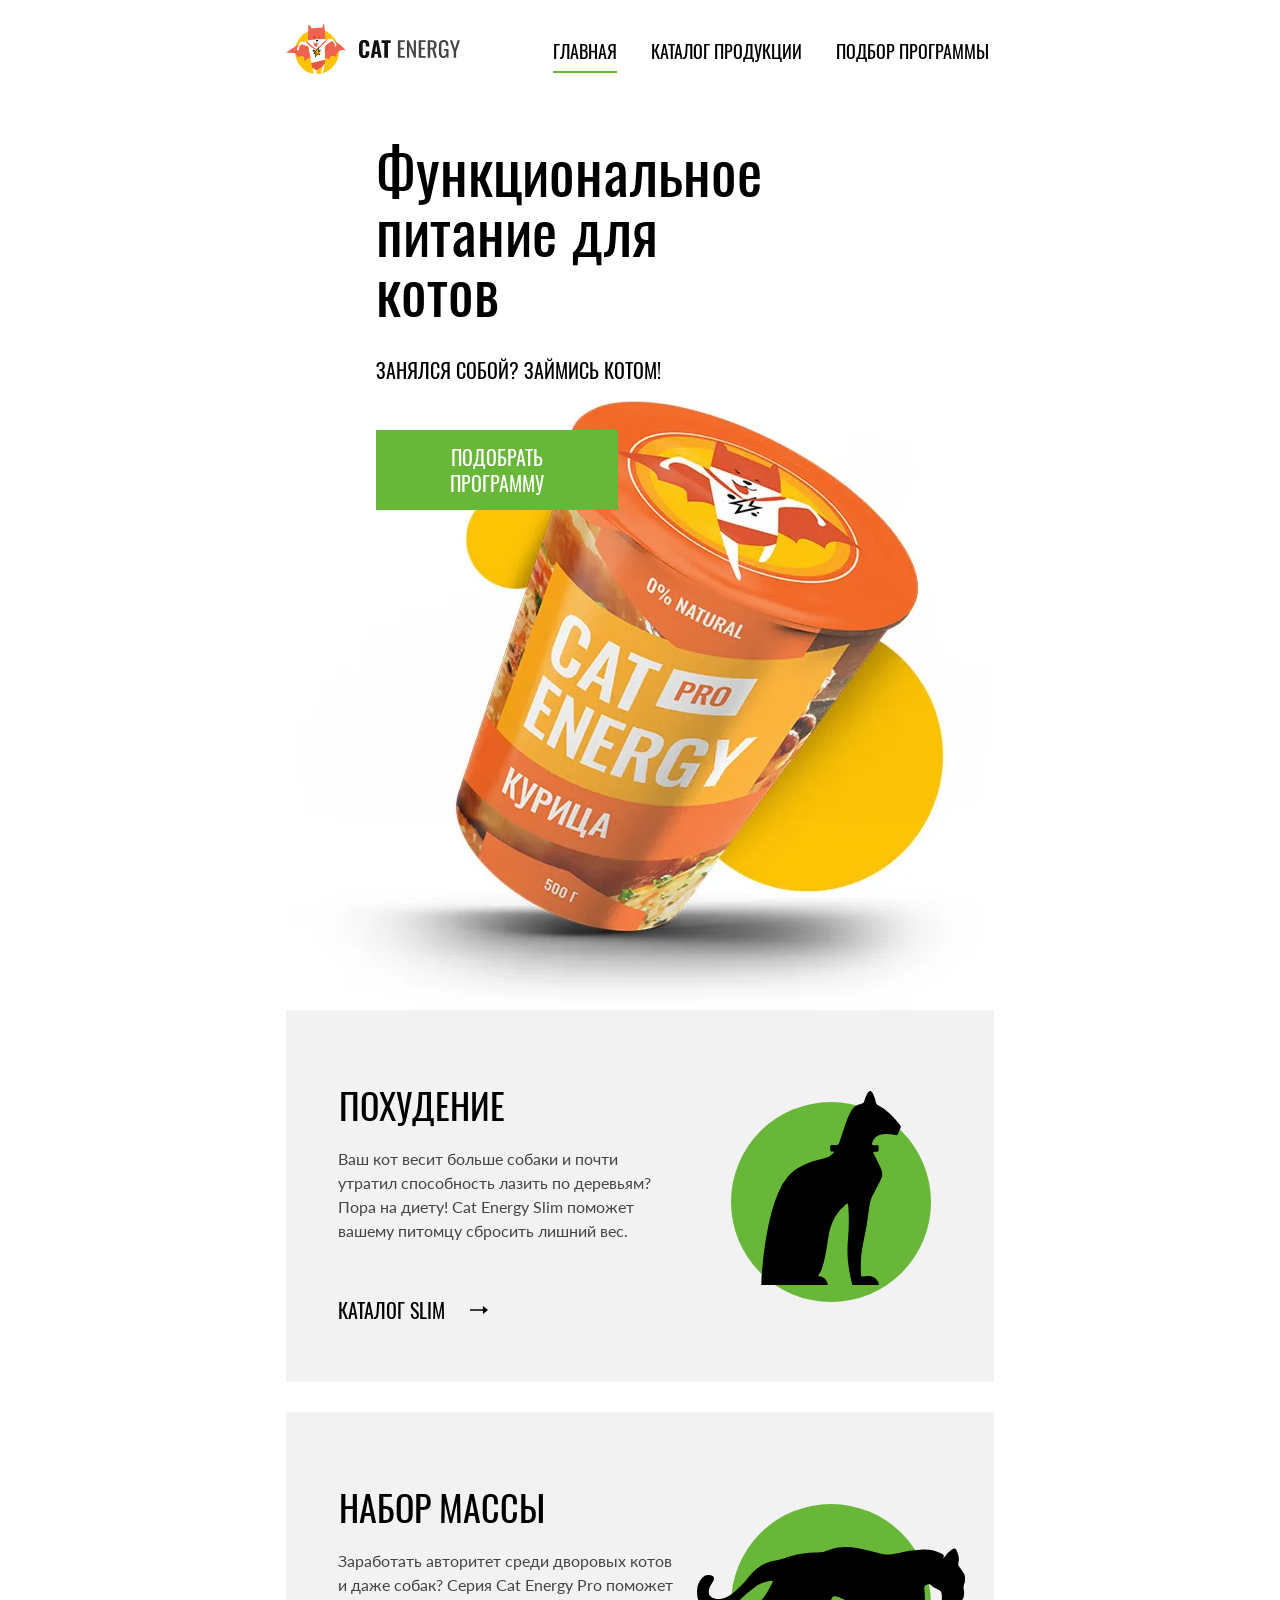
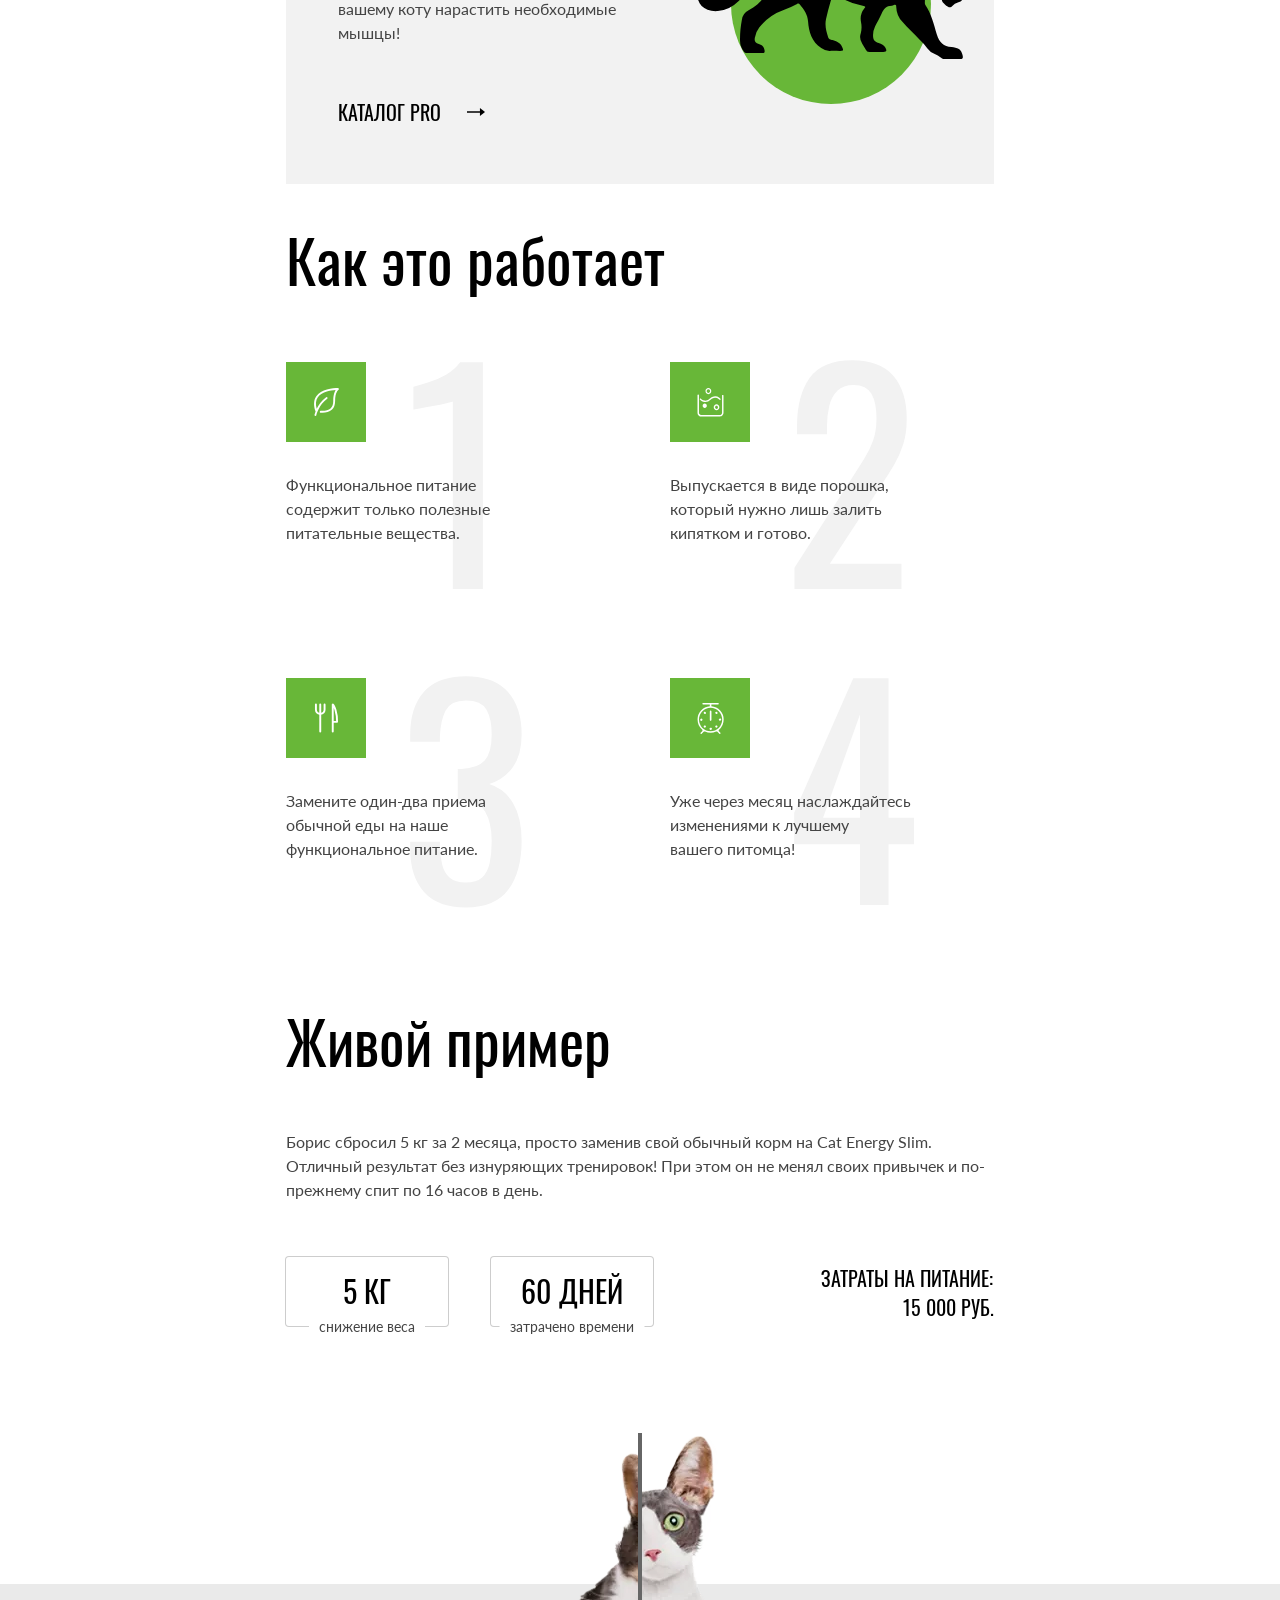
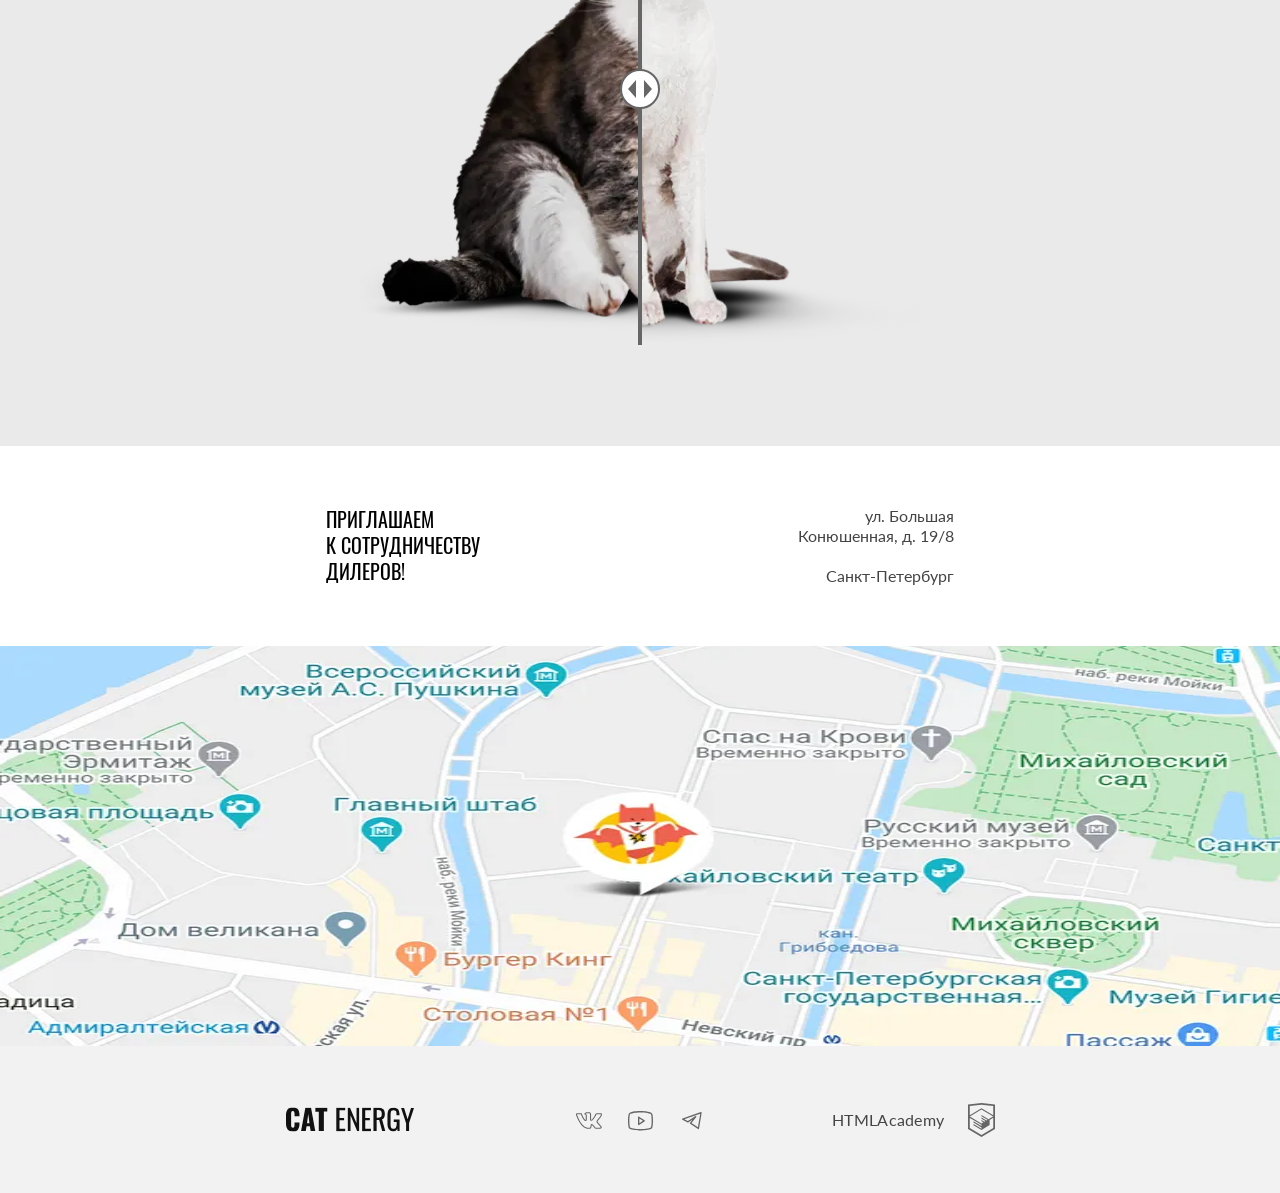
==== commit 5799f0fc: "Deploying to gh-pages from @ bearBenjamin/2274609-cat-energy-2@2eb39c655d736a978317f044014af483cd2eb" ====
--- a/index.html
+++ b/index.html
@@ -1 +1 @@
-<!DOCTYPE html><html class="page" lang="ru"><head><meta charset="UTF-8"><title>Название проекта</title><meta name="viewport" content="width=device-width,initial-scale=1"><link rel="preload" href="./fonts/lato/Lato-Regular.woff2" as="font" crossorigin="anonymous" type="font/woff2"><link rel="preload" href="./fonts/oswald/oswaldregular.woff2" as="font" crossorigin="anonymous" type="font/woff2"><link rel="icon" href="favicon.ico"><link rel="icon" href="favicons/icon.svg" type="image/svg+xml"><link rel="apple-touch-icon" href="favicons/180.png"><link rel="manifest" href="manifest.webmanifest"><link rel="stylesheet" href="styles/styles.css"><script src="scripts/index.js" defer="defer"></script></head><body class="page__body"><header class="main-header"><div class="main-header__container wrapper"><nav class="main-header__nav main-nav"><a class="main-nav__logo" href="#"><div class="main-nav__logo-image-wrapper"><picture><source media="(min-width: 1440px)" srcset="images/logo-dekstop.svg" width="70" height="59" type="image/svg+xml"><source media="(min-width: 768px)" srcset="images/logo-tablet.svg" width="60" height="50" type="image/svg+xml"><img class="main-nav__logo-image" src="images/logo-mobile.svg" width="33" height="38" alt="Логотип компании" loading="lazy"></picture></div><div class="main-nav__logo-text-wrapper"><picture><source media="(min-width: 1440px)" srcset="images/logo-text-tablet.svg" width="118" height="21" type="image/svg+xml"><source media="(min-width: 768px)" srcset="images/logo-text-tablet.svg" width="101" height="18" type="image/svg+xml"><img class="main-nav__logo-text" src="images/logo-2.svg" width="101" height="18" alt="Название компании Cat Energy" loading="lazy"></picture></div></a><ul class="main-nav__list main-nav__list--nojs"><li class="main-nav__list-item main-nav__list-item--current"><a class="main-nav__list-link main-nav__list-link--current" href="#">Главная</a></li><li class="main-nav__list-item"><a class="main-nav__list-link" href="catalog.html">Каталог продукции</a></li><li class="main-nav__list-item"><a class="main-nav__list-link" href="form-programs.html">Подбор программы</a></li></ul></nav><button class="main-header__button main-header__button--nojs button-toggle" type="button"><noscript><span class="visually-hidden">Отключен JS</span></noscript><span class="button-toggle__text visually-hidden">Открыть меню</span></button></div><article class="main-header__hero hero"><div class="hero__inner wrapper"><h1 class="title hero__title">Функциональное питание для котов</h1><p class="hero__slogan">Занялся собой? Займись котом!</p><div class="hero__image-wrapper"><picture><source width="552" height="499" type="image/webp" media="(min-width: 1440px)" srcset="images/index/hero-dekstop-cat-food@1x.webp, images/index/hero-dekstop-cat-food@2x.webp 2x"><source width="709" height="609" type="image/webp" media="(min-width: 768px)" srcset="images/index_tablet@1x.webp, images/index_tablet@2x.webp 2x"><source width="280" height="270" type="image/webp" srcset="images/index/hero-mobile-cat-food@1x.webp, images/index/hero-mobile-cat-food@2x.webp 2x"><source width="552" height="499" type="image/jpg" media="(min-width: 1440px)" srcset="images/index/hero-dekstop-cat-food@1x.png, images/index/hero-dekstop-cat-food@2x.png 2x"><source width="709" height="609" type="image/jpg" media="(min-width: 768px)" srcset="images/index_tablet@1x.png, images/index_tablet@2x.png 2x"><img class="hero__image" src="images/index/hero-mobile-cat-food@1x.png" srcset="images/index/hero-mobile-cat-food@2x.png" width="280" height="270" alt="Стакан кошачьих вкусняшек" loading="lazy"></picture></div><a class="button hero__link-programs" href="form-programs.html">Подобрать программу</a></div></article></header><main class="main-container"><section class="cat-programs"><div class="wrapper"><h2 class="visually-hidden">Программы тренировок</h2><ul class="cat-programs__list"><li class="cat-programs__list-item cat-programs__list-item--slim"><h3 class="title-secondary cat-programs__item-title">Похудение</h3><p class="cat-programs__item-content">Ваш кот весит больше собаки и почти утратил способность лазить по деревьям? Пора на диету! Cat Energy Slim поможет вашему питомцу сбросить лишний вес.</p><a class="cat-programs__item-link cat-programs__item-link-slim" href="form-programs.html">Каталог slim</a></li><li class="cat-programs__list-item cat-programs__list-item--pro"><h3 class="title-secondary cat-programs__item-title">Набор массы</h3><p class="cat-programs__item-content">Заработать авторитет среди дворовых котов и даже собак? Серия Cat Energy Pro поможет вашему коту нарастить необходимые мышцы!</p><a class="cat-programs__item-link cat-programs__item-link-pro" href="form-programs.html">Каталог pro</a></li></ul></div></section><section class="description-cat-programs"><div class="wrapper"><h2 class="title description-cat-programs__title">Как это работает</h2><ol class="description-cat-programs__list"><li class="description-cat-programs__list-item description-cat-programs__list-item-one"><p class="description-cat-programs__content">Функциональное питание содержит только полезные питательные вещества.</p></li><li class="description-cat-programs__list-item description-cat-programs__list-item-two"><p class="description-cat-programs__content">Выпускается в виде порошка, который нужно лишь залить кипятком и готово.</p></li><li class="description-cat-programs__list-item description-cat-programs__list-item-three"><p class="description-cat-programs__content">Замените один-два приема обычной еды на наше функциональное питание.</p></li><li class="description-cat-programs__list-item description-cat-programs__list-item-four"><p class="description-cat-programs__content">Уже через месяц наслаждайтесь изменениями к лучшему <span>вашего питомца!</span></p></li></ol></div></section><section class="role-model"><div class="role-model__wrapper wrapper"><div class="role-model__inner role-model-inner"><h2 class="title role-model__title">Живой пример</h2><p class="role-model__description">Борис сбросил 5 кг за 2 месяца, просто заменив свой обычный корм на Cat Energy Slim. Отличный результат без изнуряющих тренировок! При этом он не менял своих привычек и по-прежнему спит по 16 часов в день.</p><div class="role-model__date"><div class="role-model__date-container role-model-date-container"><p class="role-model-date-container__date">5 кг</p><p class="role-model-date-container__description role-model-date-container__description-mass">снижение веса</p></div><div class="role-model__date-container role-model-date-container"><p class="role-model-date-container__date">60 дней</p><p class="role-model-date-container__description role-model-date-container__description-time">затрачено времени</p></div><div class="role-model__price-container role-model-price-container"><p class="role-model-price-container__price-description">Затраты на питание:</p><p class="role-model-price-container__price-total-sum">15 000 руб.</p></div></div></div><div class="role-model__slider-container slider-container"><div class="slider-container__inner"><picture><source width="560" height="512" type="image/webp" media="(min-width: 768px)" srcset="images/slider/slider-tablet-after@1x.webp, images/slider/slider-tablet-after@2x.webp 2x"><source width="280" height="256" type="image/webp" srcset="images/slider/slider-mobile-after@1x.webp, images/slider/slider-mobile-after@2x.webp 2x"><source width="560" height="512" type="image/png" media="(min-width: 768px)" srcset="images/slider/slider-tablet-after@1x.png, images/slider/slider-tablet-after@2x.png 2x"><img class="slider-container__image" src="images/slider/slider-mobile-after@1x.png" srcset="images/slider/slider-mobile-after@2x.png" width="280" height="256" alt="Кот после программы" loading="lazy"></picture></div><div class="slider-container__inner slider-container__inner--before"><picture><source width="560" height="512" type="image/webp" media="(min-width: 768px)" srcset="images/slider/slider-tablet-before@1x.webp, images/slider/slider-tablet-before@2x.webp 2x"><source width="280" height="256" type="image/webp" srcset="images/slider/slider-mobile-before@1x.webp, images/slider/slider-mobile-before@2x.webp 2x"><source width="560" height="512" type="image/png" media="(min-width: 768px)" srcset="images/slider/slider-tablet-before@1x.png, images/slider/slider-tablet-before@2x.png 2x"><img class="slider-container__image" src="images/slider/slider-mobile-before@1x.png" srcset="images/slider/slider-mobile-before@2x.png" width="280" height="256" alt="Кот до программы" loading="lazy"></picture></div><div class="slider-container__toggle"><span class="visually-hidden">Переключатель фотографии кота до и после</span></div></div></div></section><section class="contact"><div class="contact__wrapper wrapper"><div class="contact__content-container"><h2 class="visually-hidden">Контакты</h2><p class="contact__slogan">Приглашаем<br>к сотрудничеству дилеров!</p><address class="contact__address">ул. Большая Конюшенная, д. 19/8 <span>Санкт-Петербург</span></address></div></div><div class="contact__map-container"><iframe class="contact__map-index" src="https://www.google.com/maps/embed?pb=!1m18!1m12!1m3!1d706.602636921308!2d30.32360140634495!3d59.93920964733319!2m3!1f0!2f0!3f0!3m2!1i1024!2i768!4f13.1!3m3!1m2!1s0x4696310fca3de3a1%3A0xc7af30764648c6b1!2z0JHQvtC70YzRiNCw0Y8g0JrQvtC90Y7RiNC10L3QvdCw0Y8g0YPQuy4sINC0LiAxOS84LCDQodCw0L3QutGCLdCf0LXRgtC10YDQsdGD0YDQsywgMTkxMTg2!5e0!3m2!1sru!2sru!4v1745788010640!5m2!1sru!2sru" width="320" height="362" allowfullscreen="" loading="lazy" referrerpolicy="no-referrer-when-downgrade"></iframe><div class="contact__map-wrapper"><picture><source width="1440" height="400" type="image/webp" media="(min-width: 1440px)" srcset="images/map-dekstop@1x.webp, images/map-dekstop@2x.webp 2x"><source width="768" height="400" type="image/webp" media="(min-width: 768px)" srcset="images/map-tablet@1x.webp, images/map-tablet@2x.webp 2x"><source width="320" height="362" type="image/webp" srcset="images/map-mobile@1x.webp, images/map-mobile@2x.webp 2x"><source width="1440" height="400" type="image/png" media="(min-width: 1440px)" srcset="images/map-dekstop@1x.png, images/map-dekstop@2x.png 2x"><source width="768" height="400" type="image/png" media="(min-width: 768px)" srcset="images/map-tablet@1x.png, images/map-tablet@2x.png 2x"><img class="contact__map-image" src="images/map-mobile@1x.png" srcset="images/map-mobile@2x.png" width="320" height="362" alt="Cat Energy на карте города" loading="lazy"></picture></div></div></section></main><footer class="page-footer"><div class="page-footer__container wrapper"><a class="page-footer__logo" href="index.html"><svg class="page-footer__logo-text" viewBox="0 0 128 24" width="128" height="24" aria-hidden="true" focusable="false"><use href="icons/stack.svg#footer-logo-text"></use></svg> <span class="visually-hidden">Логотип компании Cat Energy</span></a><ul class="page-footer__social-list"><li class="page-footer__social-list-item footer-social-list-item"><a class="footer-social-list-item__link footer-social-list-item__link--vk" href="https://vk.com/htmlacademy"><span class="visually-hidden">Вконтакте</span></a></li><li class="page-footer__social-list-item footer-social-list-item"><a class="footer-social-list-item__link footer-social-list-item__link--youtube" href="https://www.youtube.com/user/htmlacademyru"><span class="visually-hidden">Ютуб</span></a></li><li class="page-footer__social-list-item footer-social-list-item"><a class="footer-social-list-item__link footer-social-list-item__link--telegram" href="https://t.me/htmlacademy"><span class="visually-hidden">Телеграмм</span></a></li></ul><a class="page-footer__developer-contact" href="https://htmlacademy.ru/intensive/adaptive"><span class="page-footer__name-developer">HTMLAcademy</span> <svg class="page-footer__logo-developer" viewBox="0 0 27 34" width="27" height="34" aria-hidden="true" focusable="false"><use href="icons/stack.svg#footer-logo-htmlacademy"></use></svg> <span class="visually-hidden">Логотип htmlAcademy</span></a></div></footer></body></html>+<!DOCTYPE html><html class="page" lang="ru"><head><meta charset="UTF-8"><title>Название проекта</title><meta name="viewport" content="width=device-width,initial-scale=1"><link rel="preload" href="./fonts/lato/Lato-Regular.woff2" as="font" crossorigin="anonymous" type="font/woff2"><link rel="preload" href="./fonts/oswald/oswaldregular.woff2" as="font" crossorigin="anonymous" type="font/woff2"><link rel="icon" href="favicon.ico"><link rel="icon" href="favicons/icon.svg" type="image/svg+xml"><link rel="apple-touch-icon" href="favicons/180.png"><link rel="manifest" href="manifest.webmanifest"><link rel="stylesheet" href="styles/styles.css"><script src="scripts/index.js" defer="defer"></script></head><body class="page__body"><header class="main-header"><div class="main-header__container wrapper"><nav class="main-header__nav main-nav"><a class="main-nav__logo" href="#"><div class="main-nav__logo-image-wrapper"><picture><source media="(min-width: 1440px)" srcset="images/logo-dekstop.svg" width="70" height="59" type="image/svg+xml"><source media="(min-width: 768px)" srcset="images/logo-tablet.svg" width="60" height="50" type="image/svg+xml"><img class="main-nav__logo-image" src="images/logo-mobile.svg" width="33" height="38" alt="Логотип компании" loading="lazy"></picture></div><div class="main-nav__logo-text-wrapper"><picture><source media="(min-width: 1440px)" srcset="images/logo-text-tablet.svg" width="118" height="21" type="image/svg+xml"><source media="(min-width: 768px)" srcset="images/logo-text-tablet.svg" width="101" height="18" type="image/svg+xml"><img class="main-nav__logo-text" src="images/logo-2.svg" width="101" height="18" alt="Название компании Cat Energy" loading="lazy"></picture></div></a><ul class="main-nav__list main-nav__list--nojs"><li class="main-nav__list-item main-nav__list-item--current"><a class="main-nav__list-link main-nav__list-link--current">Главная</a></li><li class="main-nav__list-item"><a class="main-nav__list-link" href="catalog.html">Каталог продукции</a></li><li class="main-nav__list-item"><a class="main-nav__list-link" href="form-programs.html">Подбор программы</a></li></ul></nav><button class="main-header__button main-header__button--nojs button-toggle" type="button"><noscript><span class="visually-hidden">Отключен JS</span></noscript><span class="button-toggle__text visually-hidden">Открыть меню</span></button></div><article class="main-header__hero hero"><div class="hero__inner wrapper"><h1 class="title hero__title">Функциональное питание для котов</h1><p class="hero__slogan">Занялся собой? Займись котом!</p><div class="hero__image-wrapper"><picture><source width="552" height="499" type="image/webp" media="(min-width: 1440px)" srcset="images/index/hero-dekstop-cat-food@1x.webp, images/index/hero-dekstop-cat-food@2x.webp 2x"><source width="709" height="609" type="image/webp" media="(min-width: 768px)" srcset="images/index_tablet@1x.webp, images/index_tablet@2x.webp 2x"><source width="280" height="270" type="image/webp" srcset="images/index/hero-mobile-cat-food@1x.webp, images/index/hero-mobile-cat-food@2x.webp 2x"><source width="552" height="499" type="image/jpg" media="(min-width: 1440px)" srcset="images/index/hero-dekstop-cat-food@1x.png, images/index/hero-dekstop-cat-food@2x.png 2x"><source width="709" height="609" type="image/jpg" media="(min-width: 768px)" srcset="images/index_tablet@1x.png, images/index_tablet@2x.png 2x"><img class="hero__image" src="images/index/hero-mobile-cat-food@1x.png" srcset="images/index/hero-mobile-cat-food@2x.png" width="280" height="270" alt="Стакан кошачьих вкусняшек" loading="lazy"></picture></div><a class="button hero__link-programs" href="form-programs.html">Подобрать программу</a></div></article></header><main class="main-container"><section class="cat-programs"><div class="wrapper"><h2 class="visually-hidden">Программы тренировок</h2><ul class="cat-programs__list"><li class="cat-programs__list-item cat-programs__list-item--slim"><h3 class="title-secondary cat-programs__item-title">Похудение</h3><p class="cat-programs__item-content">Ваш кот весит больше собаки и почти утратил способность лазить по деревьям? Пора на диету! Cat Energy Slim поможет вашему питомцу сбросить лишний вес.</p><a class="cat-programs__item-link cat-programs__item-link-slim" href="form-programs.html">Каталог slim</a></li><li class="cat-programs__list-item cat-programs__list-item--pro"><h3 class="title-secondary cat-programs__item-title">Набор массы</h3><p class="cat-programs__item-content">Заработать авторитет среди дворовых котов и даже собак? Серия Cat Energy Pro поможет вашему коту нарастить необходимые мышцы!</p><a class="cat-programs__item-link cat-programs__item-link-pro" href="form-programs.html">Каталог pro</a></li></ul></div></section><section class="description-cat-programs"><div class="wrapper"><h2 class="title description-cat-programs__title">Как это работает</h2><ol class="description-cat-programs__list"><li class="description-cat-programs__list-item description-cat-programs__list-item-one"><p class="description-cat-programs__content">Функциональное питание содержит только полезные питательные вещества.</p></li><li class="description-cat-programs__list-item description-cat-programs__list-item-two"><p class="description-cat-programs__content">Выпускается в виде порошка, который нужно лишь залить кипятком и готово.</p></li><li class="description-cat-programs__list-item description-cat-programs__list-item-three"><p class="description-cat-programs__content">Замените один-два приема обычной еды на наше функциональное питание.</p></li><li class="description-cat-programs__list-item description-cat-programs__list-item-four"><p class="description-cat-programs__content">Уже через месяц наслаждайтесь изменениями к лучшему <span>вашего питомца!</span></p></li></ol></div></section><section class="role-model"><div class="role-model__wrapper wrapper"><div class="role-model__inner role-model-inner"><h2 class="title role-model__title">Живой пример</h2><p class="role-model__description">Борис сбросил 5 кг за 2 месяца, просто заменив свой обычный корм на Cat Energy Slim. Отличный результат без изнуряющих тренировок! При этом он не менял своих привычек и по-прежнему спит по 16 часов в день.</p><div class="role-model__date"><div class="role-model__date-container role-model-date-container"><p class="role-model-date-container__date">5 кг</p><p class="role-model-date-container__description role-model-date-container__description-mass">снижение веса</p></div><div class="role-model__date-container role-model-date-container"><p class="role-model-date-container__date">60 дней</p><p class="role-model-date-container__description role-model-date-container__description-time">затрачено времени</p></div><div class="role-model__price-container role-model-price-container"><p class="role-model-price-container__price-description">Затраты на питание:</p><p class="role-model-price-container__price-total-sum">15 000 руб.</p></div></div></div><div class="role-model__slider-container slider-container"><div class="slider-container__inner"><picture><source width="560" height="512" type="image/webp" media="(min-width: 768px)" srcset="images/slider/slider-tablet-after@1x.webp, images/slider/slider-tablet-after@2x.webp 2x"><source width="280" height="256" type="image/webp" srcset="images/slider/slider-mobile-after@1x.webp, images/slider/slider-mobile-after@2x.webp 2x"><source width="560" height="512" type="image/png" media="(min-width: 768px)" srcset="images/slider/slider-tablet-after@1x.png, images/slider/slider-tablet-after@2x.png 2x"><img class="slider-container__image" src="images/slider/slider-mobile-after@1x.png" srcset="images/slider/slider-mobile-after@2x.png" width="280" height="256" alt="Кот после программы" loading="lazy"></picture></div><div class="slider-container__inner slider-container__inner--before"><picture><source width="560" height="512" type="image/webp" media="(min-width: 768px)" srcset="images/slider/slider-tablet-before@1x.webp, images/slider/slider-tablet-before@2x.webp 2x"><source width="280" height="256" type="image/webp" srcset="images/slider/slider-mobile-before@1x.webp, images/slider/slider-mobile-before@2x.webp 2x"><source width="560" height="512" type="image/png" media="(min-width: 768px)" srcset="images/slider/slider-tablet-before@1x.png, images/slider/slider-tablet-before@2x.png 2x"><img class="slider-container__image" src="images/slider/slider-mobile-before@1x.png" srcset="images/slider/slider-mobile-before@2x.png" width="280" height="256" alt="Кот до программы" loading="lazy"></picture></div><div class="slider-container__toggle"><span class="visually-hidden">Переключатель фотографии кота до и после</span></div></div></div></section><section class="contact"><div class="contact__wrapper wrapper"><div class="contact__content-container"><h2 class="visually-hidden">Контакты</h2><p class="contact__slogan">Приглашаем<br>к сотрудничеству дилеров!</p><address class="contact__address">ул. Большая Конюшенная, д. 19/8 <span>Санкт-Петербург</span></address></div></div><div class="contact__map-container"><iframe class="contact__map-index" src="https://www.google.com/maps/embed?pb=!1m18!1m12!1m3!1d706.602636921308!2d30.32360140634495!3d59.93920964733319!2m3!1f0!2f0!3f0!3m2!1i1024!2i768!4f13.1!3m3!1m2!1s0x4696310fca3de3a1%3A0xc7af30764648c6b1!2z0JHQvtC70YzRiNCw0Y8g0JrQvtC90Y7RiNC10L3QvdCw0Y8g0YPQuy4sINC0LiAxOS84LCDQodCw0L3QutGCLdCf0LXRgtC10YDQsdGD0YDQsywgMTkxMTg2!5e0!3m2!1sru!2sru!4v1745788010640!5m2!1sru!2sru" width="320" height="362" allowfullscreen="" loading="lazy" referrerpolicy="no-referrer-when-downgrade"></iframe><div class="contact__map-wrapper"><picture><source width="1440" height="400" type="image/webp" media="(min-width: 1440px)" srcset="images/map-dekstop@1x.webp, images/map-dekstop@2x.webp 2x"><source width="768" height="400" type="image/webp" media="(min-width: 768px)" srcset="images/map-tablet@1x.webp, images/map-tablet@2x.webp 2x"><source width="320" height="362" type="image/webp" srcset="images/map-mobile@1x.webp, images/map-mobile@2x.webp 2x"><source width="1440" height="400" type="image/png" media="(min-width: 1440px)" srcset="images/map-dekstop@1x.png, images/map-dekstop@2x.png 2x"><source width="768" height="400" type="image/png" media="(min-width: 768px)" srcset="images/map-tablet@1x.png, images/map-tablet@2x.png 2x"><img class="contact__map-image" src="images/map-mobile@1x.png" srcset="images/map-mobile@2x.png" width="320" height="362" alt="Cat Energy на карте города" loading="lazy"></picture></div></div></section></main><footer class="page-footer"><div class="page-footer__container wrapper"><a class="page-footer__logo" href="index.html"><svg class="page-footer__logo-text" viewBox="0 0 128 24" width="128" height="24" aria-hidden="true" focusable="false"><use href="icons/stack.svg#footer-logo-text"></use></svg> <span class="visually-hidden">Логотип компании Cat Energy</span></a><ul class="page-footer__social-list"><li class="page-footer__social-list-item footer-social-list-item"><a class="footer-social-list-item__link footer-social-list-item__link--vk" href="https://vk.com/htmlacademy"><span class="visually-hidden">Вконтакте</span></a></li><li class="page-footer__social-list-item footer-social-list-item"><a class="footer-social-list-item__link footer-social-list-item__link--youtube" href="https://www.youtube.com/user/htmlacademyru"><span class="visually-hidden">Ютуб</span></a></li><li class="page-footer__social-list-item footer-social-list-item"><a class="footer-social-list-item__link footer-social-list-item__link--telegram" href="https://t.me/htmlacademy"><span class="visually-hidden">Телеграмм</span></a></li></ul><a class="page-footer__developer-contact" href="https://htmlacademy.ru/intensive/adaptive"><span class="page-footer__name-developer">HTMLAcademy</span> <svg class="page-footer__logo-developer" viewBox="0 0 27 34" width="27" height="34" aria-hidden="true" focusable="false"><use href="icons/stack.svg#footer-logo-htmlacademy"></use></svg> <span class="visually-hidden">Логотип htmlAcademy</span></a></div></footer></body></html>
--- a/styles/styles.css
+++ b/styles/styles.css
@@ -1 +1 @@
-@font-face{font-family:Oswald;font-weight:400;font-style:normal;font-display:swap;src:url(../fonts/oswald/oswaldregular.woff2)format("woff2"),url(../fonts/oswald/oswaldregular.woff)format("woff")}@font-face{font-family:Lato;font-weight:400;font-style:normal;font-display:swap;src:url(../fonts/lato/Lato-Regular.woff2)format("woff2"),url(../fonts/lato/Lato-Regular.woff)format("woff")}*,:before,:after{box-sizing:border-box}a{text-decoration:none}.wrapper{width:320px;margin:0 auto;padding-left:20px;padding-right:20px}@media (width>=768px){.wrapper{width:768px;margin:0 auto;padding-left:30px;padding-right:30px}}@media (width>=1440px){.wrapper{width:1440px;margin:0 auto;padding-left:110px;padding-right:110px}}.visually-hidden:not(:focus):not(:active){-webkit-clip-path:inset(50%);clip-path:inset(50%);white-space:nowrap;width:1px;height:1px;position:absolute;overflow:hidden}.page{height:100%}.page__body{color:#000;background-color:#fff;grid-template-rows:min-content 1fr min-content;min-height:100%;margin:0;font-family:Lato,sans-serif;font-weight:400;display:grid}.title{color:#000;overflow-wrap:break-word;font-family:Oswald,sans-serif;font-size:36px;font-weight:400;line-height:36px}@media (width>=768px){.title{font-size:60px}}.title-secondary{text-align:center;color:#000;overflow-wrap:break-word;font-family:Oswald,sans-serif;font-size:24px;font-weight:400;line-height:24px}@media (width>=768px){.title-secondary{font-size:32px;line-height:32px}}@media (width>=1440px){.title-secondary{font-size:40px;line-height:40px}}.button{text-transform:uppercase;text-align:center;color:#fff;background-color:#68b738;font-family:Oswald,sans-serif;font-size:16px;line-height:20px}@media (width>=768px){.button{font-size:16px;line-height:20px}}.button:hover,.button :active{background-color:#5eaa2f}.button--show{color:#444;background-color:#f2f2f2}.button--show:hover,.button--show :active{background-color:#ebebeb}.main-header{color:#000;background-color:#fff;padding-top:13px}@media (width>=768px){.main-header{padding-top:24px;padding-bottom:0}}@media (width>=1440px){.main-header{padding-top:55px}}.main-header__container{position:relative}.main-header__nav{margin-bottom:14px;position:relative}@media (width>=768px){.main-header__nav{gap:93px;margin-bottom:0;display:flex}}@media (width>=1440px){.main-header__nav{gap:538px}}.main-header__button{background-image:url(../icons/stack.svg#logo-button-open);background-position:50%;background-repeat:no-repeat;background-size:24px 24px;position:absolute;top:0;right:21px}@media (width>=768px){.main-header__button{display:none}}.main-header__button--close{background-image:url(../icons/stack.svg#logo-button-close);background-position:50%;background-repeat:no-repeat;background-size:20px 24px;top:5px;right:17px}.main-header__button--nojs{background-image:none}.main-nav{font-family:Oswald,sans-serif;font-size:20px;line-height:20px}@media (width>=768px){.main-nav{font-size:18px;line-height:24px}}@media (width>=1440px){.main-nav{color:#fff;font-size:20px;line-height:normal}}.main-nav__logo{flex-wrap:nowrap;column-gap:56px;display:flex}@media (width>=768px){.main-nav__logo{column-gap:13px}}@media (width>=1440px){.main-nav__logo{column-gap:12px}}.main-nav__logo:hover{opacity:.8}.main-nav__logo:active{opacity:.6}.main-nav__logo-image-wrapper{width:33px;height:38px}@media (width>=768px){.main-nav__logo-image-wrapper{width:60px;height:50px}}@media (width>=1440px){.main-nav__logo-image-wrapper{width:70px;height:59px}}.main-nav__logo-image{width:33px;height:38px;display:block}@media (width>=768px){.main-nav__logo-image{width:60px;height:50px}}@media (width>=1440px){.main-nav__logo-image{width:70px;height:59px}}.main-nav__logo-text-wrapper{padding-top:10px;padding-bottom:10px;display:block}@media (width>=768px){.main-nav__logo-text-wrapper{padding-top:16px;padding-bottom:16px}}@media (width>=1440px){.main-nav__logo-text-wrapper{padding-top:19px;padding-bottom:19px}}.main-nav__logo-text{width:101px;height:18px;display:block}@media (width>=768px){.main-nav__logo-text{width:101px;height:19px}}@media (width>=1440px){.main-nav__logo-text{width:121px;height:22px}}.main-nav__list{z-index:5;background-color:#fff;flex-direction:column;min-width:320px;margin:13px 0 0;padding:0;list-style:none;display:none;position:absolute;top:38px;left:-20px}@media (width>=768px){.main-nav__list{flex-flow:wrap;gap:34px;margin-top:0;margin-right:3px;padding-top:14px;display:flex;position:static}}@media (width>=1440px){.main-nav__list{background-color:inherit;gap:34px;margin-right:1px;padding-top:16px;padding-bottom:3px}}@media (width>=320px) and (width<=768px){.main-nav__list--close{display:flex}.main-nav__list--open{display:none}.main-nav__list--nojs{display:flex;position:relative;top:0}}.main-nav__list-item{text-align:center;color:#fff;border-top:1px solid #e6e6e6;padding:18px 15px 16px;font-size:20px;line-height:normal}@media (width>=768px){.main-nav__list-item{border:none;padding:1px 0 10px;font-size:18px;line-height:24px}}@media (width>=1440px){.main-nav__list-item{font-size:20px;line-height:normal}.main-nav__list-item--catalog{color:#111}}.main-nav__list-link{text-transform:uppercase;color:#000}@media (width>=768px){.main-nav__list-link{position:relative}}@media (width>=1440px){.main-nav__list-link{color:#fff}}@media (width>=768px){.main-nav__list-link--current:after{content:"";background-color:#68b738;height:2px;position:absolute;bottom:-9px;left:0;right:0}}@media (width>=768px) and (width>=1440px){.main-nav__list-link--current:after{background-color:#fff}}@media (width>=1440px){.main-nav__list-link--catalog:after{background-color:#68b738}.main-nav__list-link--catalog{color:#111}}.main-nav__list-link:hover{opacity:.6}.main-nav__list-link:active{opacity:.3}.button-toggle{cursor:pointer;background-color:#fff;border:none;width:24px;height:38px;padding:7px 0}.hero{color:#000;background-color:#fff}.hero:before{content:"";z-index:0;background-color:#68b738;background-image:-webkit-linear-gradient(#68b738d9,#68b738d9),-webkit-image-set(url(../images/index/hero-mobile-bg@1x.webp) 1x,url(../images/index/hero-mobile-bg@2x.webp) 2x,url(../images/index/hero-mobile-bg@1x.jpg) 1x,url(../images/index/hero-mobile-bg@2x.jpg) 2x),-webkit-linear-gradient(90deg,#414778 50%,#42425b 50%);background-image:linear-gradient(#68b738d9,#68b738d9),image-set("../images/index/hero-mobile-bg@1x.webp" 1x,"../images/index/hero-mobile-bg@2x.webp" 2x,"../images/index/hero-mobile-bg@1x.jpg" 1x,"../images/index/hero-mobile-bg@2x.jpg" 2x),linear-gradient(90deg,#414778 50%,#42425b 50%);background-position:50%;background-repeat:no-repeat;background-size:auto,320px 302px,auto;width:100%;height:302px;position:absolute;left:0;right:0}@media (width>=768px){.hero:before{display:none}}@media (width>=1440px){.hero:before{content:"";background-image:-webkit-linear-gradient(#68b738d9,#68b738d9),-webkit-image-set(url(../images/index-background-desktop@1x.webp) 1x,url(../images/index-background-desktop@2x.webp) 2x,url(../images/index-background-desktop@1x.jpg) 1x,url(../images/index-background-desktop@2x.jpg) 2x),-webkit-linear-gradient(90deg,#414778,#42425b 50%);background-image:linear-gradient(#68b738d9,#68b738d9),image-set("../images/index-background-desktop@1x.webp" 1x,"../images/index-background-desktop@2x.webp" 2x,"../images/index-background-desktop@1x.jpg" 1x,"../images/index-background-desktop@2x.jpg" 2x),linear-gradient(90deg,#414778,#42425b 50%);background-position:0;background-size:auto,1042px 694px;width:50%;height:693px;display:block;position:absolute;top:0;left:50%}}.hero__inner{padding-top:27px}@media (width>=768px){.hero__inner{grid-template-rows:160px 70px 580px;grid-template-columns:1fr;padding-top:65px;display:grid}}@media (width>=1440px){.hero__inner{grid-template-rows:269px 72px 238px;grid-template-columns:447px auto;padding-top:0}}.hero__title{z-index:1;text-align:center;color:#fff;overflow-wrap:break-word;margin:0 0 25px;padding-left:15px;padding-right:15px;position:relative}@media (width>=768px){.hero__title{text-align:left;color:#000;margin-top:0;margin-bottom:40px;padding-left:90px;padding-right:202px;font-size:60px;line-height:60px;position:static}}@media (width>=1440px){.hero__title{grid-area:1/1/2/2;width:416px;margin-bottom:40px;margin-left:80px;padding-top:109px;padding-left:0;padding-right:0}}.hero__slogan{z-index:1;text-transform:uppercase;text-align:center;color:#fff;overflow-wrap:break-word;margin:0 0 29px;padding-left:39px;padding-right:42px;font-family:Oswald,sans-serif;font-size:14px;line-height:14px;position:relative}@media (width>=768px){.hero__slogan{z-index:0;text-align:left;text-transform:uppercase;color:#000;margin-bottom:50px;padding-left:90px;padding-right:307px;font-size:20px;line-height:20px;position:static}}@media (width>=1440px){.hero__slogan{grid-area:2/1/2/2;width:283px;margin-bottom:52px;margin-left:80px;padding:0}}.hero__image-wrapper{z-index:1;width:280px;height:auto;margin-bottom:3px;position:relative}@media (width>=768px){.hero__image-wrapper{z-index:0;grid-area:3/1/4/-1;width:709px;margin-top:-29px;margin-bottom:0;position:static}}@media (width>=1440px){.hero__image-wrapper{grid-area:1/2/3/2;width:552px;margin-top:28px}}.hero__image{display:block}.hero__link-programs{text-align:center;color:#fff;overflow-wrap:break-word;margin:0 auto;padding:10px 64px;text-decoration:none;display:block}@media (width>=768px){.hero__link-programs{z-index:1;grid-area:3/1/3/2;align-self:start;width:242px;margin-left:90px;padding:14px 26px;font-size:20px;line-height:26px}}@media (width>=1440px){.hero__link-programs{grid-area:3/1/3/2;margin-left:80px;padding:14px 26px;font-size:20px;line-height:26px}}.hero__link-programs:active{color:#ffffff4d}.main-container{color:#000;background-color:#fff}.cat-programs{color:#000;background-color:#fff;padding-top:20px}@media (width>=768px){.cat-programs{padding-top:0}}@media (width>=1440px){.cat-programs{padding-top:82px}}.cat-programs__list{flex-flow:column wrap;gap:20px;margin:0;padding:0;list-style:none;display:flex}@media (width>=768px){.cat-programs__list{gap:30px}}@media (width>=1440px){.cat-programs__list{flex-direction:row;gap:80px}}.cat-programs__list-item{background-color:#f2f2f2;padding:30px 33px 22px 20px;position:relative}@media (width>=768px){.cat-programs__list-item{padding:77px 316px 57px 52px}}@media (width>=1440px){.cat-programs__list-item{width:570px;padding:77px 61px 59px 53px}.cat-programs__list-item:last-child{padding-right:67px}}.cat-programs__list-item:before{content:"";background-color:#68b738;border-radius:50%;width:50px;height:50px;position:absolute;top:24px;left:20px}@media (width>=768px){.cat-programs__list-item:before{width:200px;height:200px;top:92px;left:445px}}@media (width>=1440px){.cat-programs__list-item:before{width:100px;height:100px;top:47px;left:52px}}.cat-programs__list-item--slim:after{content:"";background-image:url(../icons/stack.svg#cat-program-slim);background-position:50%;background-repeat:no-repeat;background-size:cover;width:36px;height:50px;position:absolute;top:21px;left:27px}@media (width>=768px){.cat-programs__list-item--slim:after{width:140px;height:194px;top:81px;left:475px}}@media (width>=1440px){.cat-programs__list-item--slim:after{width:70px;height:97px;top:41px;left:67px}}.cat-programs__list-item--pro:after{content:"";background-image:url(../icons/stack.svg#cat-program-pro);background-position:50%;background-repeat:no-repeat;background-size:cover;width:67px;height:28px;position:absolute;top:35px;left:12px}@media (width>=768px){.cat-programs__list-item--pro:after{width:268px;height:112px;top:135px;left:411px}}@media (width>=1440px){.cat-programs__list-item--pro:after{width:134px;height:56px;top:67px;left:33px}}.cat-programs__item-title{text-align:left;text-transform:uppercase;max-width:150px;margin:0 0 29px 70px;line-height:37px}@media (width>=768px){.cat-programs__item-title{max-width:270px;margin-bottom:24px;margin-left:1px;font-size:36px;line-height:36px}}@media (width>=1440px){.cat-programs__item-title{margin-bottom:73px;margin-left:162px}}.cat-programs__item-content{color:#444;overflow-wrap:break-word;max-width:240px;margin:0 0 42px;font-size:14px;line-height:18px;position:relative}@media (width>=768px){.cat-programs__item-content{max-width:350px;margin-bottom:52px;font-size:16px;line-height:24px}}@media (width>=1440px){.cat-programs__item-content{max-width:460px;margin-bottom:27px}}.cat-programs__item-content:after{content:"";width:240px;position:absolute;top:113px;left:0;box-shadow:0 0 0 1px #d9d9d9}@media (width>=768px){.cat-programs__item-content:after{display:none}}.cat-programs__item-link{text-transform:uppercase;text-align:left;color:#000;padding-right:94px;font-family:Oswald,sans-serif;font-size:16px;line-height:16px;text-decoration:none;display:block;position:relative}@media (width>=768px){.cat-programs__item-link{padding-right:176px;font-size:20px;line-height:normal}}.cat-programs__item-link:active{opacity:.3}.cat-programs__item-link-pro{padding-right:88px}@media (width>=768px){.cat-programs__item-link-pro{padding-right:179px}}.cat-programs__item-link-slim:after{content:"";background-color:#000;width:32px;height:10px;position:absolute;top:3px;left:102px;-webkit-mask-image:url(../icons/stack.svg#cat-program-arrow);mask-image:url(../icons/stack.svg#cat-program-arrow);-webkit-mask-position:0;mask-position:0;-webkit-mask-size:24px 12px;mask-size:24px 12px;-webkit-mask-repeat:no-repeat;mask-repeat:no-repeat}@media (width>=768px){.cat-programs__item-link-slim:after{top:10px;left:132px}}@media (width>=1440px){.cat-programs__item-link-slim:after{bottom:64px}}.cat-programs__item-link-slim:hover:after{-webkit-mask-image:url(../icons/stack.svg#cat-program-arrow);mask-image:url(../icons/stack.svg#cat-program-arrow);-webkit-mask-position:0;mask-position:0;-webkit-mask-size:32px 12px;mask-size:32px 12px}.cat-programs__item-link-pro:after{content:"";background-color:#000;width:32px;height:10px;position:absolute;top:3px;left:97px;-webkit-mask-image:url(../icons/stack.svg#cat-program-arrow);mask-image:url(../icons/stack.svg#cat-program-arrow);-webkit-mask-position:0;mask-position:0;-webkit-mask-size:24px 12px;mask-size:24px 12px;-webkit-mask-repeat:no-repeat;mask-repeat:no-repeat}@media (width>=768px){.cat-programs__item-link-pro:after{top:10px;left:129px}}@media (width>=1440px){.cat-programs__item-link-pro:after{bottom:64px;left:127px}}.cat-programs__item-link-pro:hover:after{-webkit-mask-image:url(../icons/stack.svg#cat-program-arrow);mask-image:url(../icons/stack.svg#cat-program-arrow);-webkit-mask-position:0;mask-position:0;-webkit-mask-size:32px 12px;mask-size:32px 12px}.description-cat-programs{color:#000;background-color:#fff;padding-top:20px;padding-bottom:37px}@media (width>=768px){.description-cat-programs{padding-top:45px;padding-bottom:47px}}@media (width>=1440px){.description-cat-programs{padding-top:71px;padding-bottom:69px}}.description-cat-programs__title{text-align:left;margin:0 0 40px 1px;line-height:40px}@media (width>=768px){.description-cat-programs__title{margin-bottom:32px;margin-left:0;line-height:60px}}@media (width>=1440px){.description-cat-programs__title{margin-left:0}}.description-cat-programs__list{flex-flow:column;gap:20px;margin:0;padding:0 0 0 80px;list-style:none;display:flex}@media (width>=768px){.description-cat-programs__list{counter-reset:item-count;flex-flow:wrap;gap:35px 135px;padding-left:0}}@media (width>=1440px){.description-cat-programs__list{gap:76px}}.description-cat-programs__list-item{color:#444;overflow-wrap:break-word;width:200px;margin-top:2px;margin-bottom:4px;font-size:14px;line-height:18px;position:relative}@media (width>=768px){.description-cat-programs__list-item{counter-increment:item-count 1;width:249px;margin:0;padding:152px 0 57px;font-size:16px;line-height:24px}}@media (width>=1440px){.description-cat-programs__list-item{width:248px;padding:151px 0 57px;font-size:16px;line-height:24px}}.description-cat-programs__list-item:before{content:"";background-color:#68b738;background-position:50%;background-repeat:no-repeat;width:60px;height:60px;position:absolute;top:-2px;left:-80px}@media (width>=768px){.description-cat-programs__list-item:before{width:80px;height:80px;top:41px;left:0}.description-cat-programs__list-item:after{color:#f2f2f2;content:counter(item-count);font-family:Oswald,sans-serif;font-size:280px;position:absolute;top:130px;left:113px}}@media (width>=1440px){.description-cat-programs__list-item-one{padding-right:26px}}.description-cat-programs__list-item-one:before{background-image:url(../icons/stack.svg#icon-leaf);background-size:30px 32px}@media (width>=1440px){.description-cat-programs__list-item-one:before{background-size:32px 32px;top:40px}}@media (width>=768px){.description-cat-programs__list-item-one:after{top:130px;left:119px}}@media (width>=1440px){.description-cat-programs__list-item-two{padding-right:22px}}.description-cat-programs__list-item-two:before{background-image:url(../icons/stack.svg#icon-powder);background-size:27px 29px}@media (width>=1440px){.description-cat-programs__list-item-two:before{background-size:28px 29px;top:40px;left:1px}.description-cat-programs__list-item-three{padding-left:1px;padding-right:41px}}.description-cat-programs__list-item-three:before{background-image:url(../icons/stack.svg#icon-eat);background-size:25px 30px}@media (width>=1440px){.description-cat-programs__list-item-three:before{background-size:25px 31px;top:40px;left:2px}.description-cat-programs__list-item-four{padding-left:2px}}.description-cat-programs__content span{display:inline-block}.description-cat-programs__list-item-four:before{background-image:url(../icons/stack.svg#icon-mass);background-size:27px 31px}@media (width>=1440px){.description-cat-programs__list-item-four:before{background-size:28px 31px;top:40px;left:3px}}.description-cat-programs__content{z-index:2;margin:0;position:relative}.role-model{color:#000;background-color:#eaeaea;padding-top:37px;padding-bottom:40px}@media (width>=768px){.role-model{background:linear-gradient(#fff 0 619px,#eaeaea 619px 1081px);padding-top:45px;padding-bottom:101px}}@media (width>=1440px){.role-model{background:linear-gradient(#fff 0 136px,#eaeaea 136px);padding-top:0;padding-bottom:75px}.role-model__wrapper{grid-template-rows:auto;grid-template-columns:436px 560px;column-gap:224px;display:grid}}.role-model__inner{margin-bottom:20px}@media (width>=768px){.role-model__inner{margin-bottom:99px}}@media (width>=1440px){.role-model__inner{width:436px;margin-bottom:0}}.role-model__title{text-align:left;margin:0 0 40px;line-height:40px}@media (width>=768px){.role-model__title{margin-bottom:60px;font-size:60px;line-height:60px}}@media (width>=1440px){.role-model__title{margin-bottom:146px}}.role-model__description{color:#444;overflow-wrap:break-word;margin:0 0 20px;font-size:14px;line-height:18px}@media (width>=768px){.role-model__description{margin-bottom:55px;font-size:16px;line-height:24px}}@media (width>=1440px){.role-model__description{margin-bottom:69px;padding-right:4px}}.role-model__date{overflow-wrap:break-word;flex-wrap:wrap;justify-content:center;gap:35px 32px;display:flex}@media (width>=768px){.role-model__date{justify-content:normal;gap:43px}}@media (width>=1440px){.role-model__date{gap:55px 42px}}.role-model__date-container{width:124px;position:relative}@media (width>=768px){.role-model__date-container{width:162px;height:69px}}.role-model__price-container{width:186px}@media (width>=768px){.role-model__price-container{width:174px;margin-left:auto;padding-top:11px;padding-bottom:17px}}@media (width>=1440px){.role-model__price-container{text-align:center;gap:63px;width:327px;margin-left:1px;padding-top:8px;padding-bottom:0;display:flex}}.role-model__slider-container{width:280px;height:256px;position:relative}@media (width>=768px){.role-model__slider-container{width:560px;height:512px;margin:0 auto}}.role-model-date-container{text-align:center;border-radius:3px;box-shadow:0 0 0 1px #cdcdcd}.role-model-date-container__date{text-transform:uppercase;margin:0;padding-top:15px;padding-bottom:16px;font-family:Oswald,sans-serif;font-size:24px;line-height:24px}@media (width>=768px){.role-model-date-container__date{padding-top:15px;padding-bottom:20px;font-size:30px;line-height:37px}}.role-model-date-container__description{color:#444;overflow-wrap:break-word;margin:0;padding-left:16px;padding-right:19px;font-size:12px;line-height:12px;position:absolute;bottom:-16px;left:50%;transform:translate(-50%)}@media (width>=768px){.role-model-date-container__description{font-size:14px;line-height:14px}}.role-model-date-container__description-mass{background-color:#eaeaea;width:90px;height:24px;overflow:hidden}@media (width>=768px){.role-model-date-container__description-mass{background-color:#fff;width:116px;height:14px;padding-left:10px;padding-right:10px;bottom:-8px}}@media (width>=1440px){.role-model-date-container__description-mass{background-color:#eaeaea}}.role-model-date-container__description-time{background-color:#eaeaea;width:93px;height:24px;overflow:hidden}@media (width>=768px){.role-model-date-container__description-time{background-color:#fff;width:145px;height:14px;padding-left:10px;padding-right:10px;bottom:-8px}}@media (width>=1440px){.role-model-date-container__description-time{background-color:#eaeaea}}.role-model-price-container{text-transform:uppercase;font-family:Oswald,sans-serif;font-size:14px;line-height:20px}.role-model-price-container__price-description,.role-model-price-container__price-total-sum{margin:0;display:inline}@media (width>=768px){.role-model-price-container__price-description,.role-model-price-container__price-total-sum{text-align:right;font-size:20px;line-height:20px;display:block}}@media (width>=1440px){.role-model-price-container__price-description,.role-model-price-container__price-total-sum{display:inline}}@media (width>=768px){.role-model-price-container__price-description{margin-bottom:9px;padding-right:1px}}@media (width>=1440px){.role-model-price-container__price-description{margin-bottom:0}}.slider-container__inner{width:100%;height:auto;position:absolute;top:0;left:0;overflow:hidden}.slider-container__image{display:block}.slider-container__inner--before{z-index:1;background-color:#eaeaea;width:50%}@media (width>=768px){.slider-container__inner--before{background:linear-gradient(#fff 0 151px,#eaeaea 151px)}}@media (width>=1440px){.slider-container__inner--before{background:linear-gradient(#fff 0 136px,#eaeaea 136px)}}.slider-container__toggle{z-index:1;cursor:pointer;background-color:#666;width:4px;height:100%;display:block;position:relative;top:0;left:49.4%}@media (width>=768px){.slider-container__toggle{left:49.7%}}.slider-container__toggle:before{content:"";background-color:#fff;border:2px solid #666;border-radius:50%;width:40px;height:40px;position:absolute;top:50%;left:50%;transform:translate(-50%,-50%)}.slider-container__toggle:after{content:"";background-color:#666;width:24px;height:18px;position:absolute;top:50%;left:50%;transform:translate(-50%,-50%);-webkit-mask-image:url(../icons/stack.svg#slider-arows);mask-image:url(../icons/stack.svg#slider-arows);-webkit-mask-position:50%;mask-position:50%;-webkit-mask-size:cover;mask-size:cover;-webkit-mask-repeat:no-repeat;mask-repeat:no-repeat}.slider-container__toggle:hover,.slider-container__toggle:hover:after{background-color:#68b738}.slider-container__toggle:hover:before{border-color:#68b738}.slider-container__toggle:active,.slider-container__toggle:active:after{opacity:.6;background-color:#5eaa2f}.slider-container__toggle:active:before{border-color:#5eaa2f}.contact{color:#000;background-color:#fff}@media (width>=1440px){.contact__wrapper{position:relative}}.contact__content-container{overflow-wrap:break-word;flex-wrap:wrap;padding:26px 0;display:flex}@media (width>=768px){.contact__content-container{width:708px;padding:60px 40px}}@media (width>=1440px){.contact__content-container{z-index:3;background-color:#fff;width:565px;padding:60px 78px 60px 80px;position:absolute;top:95px;left:110px}}.contact__slogan{text-transform:uppercase;width:140px;margin:0;font-family:Oswald,sans-serif;font-size:16px;line-height:20px}@media (width>=768px){.contact__slogan{width:163px;margin-right:auto;font-size:20px;line-height:26px}}.contact__address{color:#444;width:140px;font-size:14px;font-style:normal;line-height:20px}@media (width>=768px){.contact__address{text-align:right;flex-direction:column;gap:20px;width:157px;margin-left:auto;font-size:16px;line-height:125%;display:flex}}@media (width>=1440px){.contact__address{text-align:left}}.contact__map-container{width:100%;height:auto;display:flex;position:relative;overflow:hidden}.contact__map-wrapper{width:100%;height:100%;position:relative;top:0;left:0}.contact__map-image{width:100%;height:100%;display:block}.contact__map-index{z-index:1;background-color:#0000;border:0;flex-grow:1;width:100vw;height:100%;display:block;position:absolute;top:0;left:0}.page-footer{color:#000;background-color:#f2f2f2;padding:40px 0}@media (width>=768px){.page-footer{padding:55px 0}}@media (width>=1440px){.page-footer{padding:66px 0}}.page-footer__container{grid-template-rows:23px 23px auto;grid-template-columns:1fr;place-items:center;gap:40px;display:grid;position:relative}@media (width>=768px){.page-footer__container{grid-template-rows:37px;grid-template-columns:auto max-content 160px max-content 126px max-content auto;gap:0}}@media (width>=1440px){.page-footer__container{grid-template-columns:auto 128px 416px 132px 378px 168px auto}}.page-footer__logo{color:#111;grid-row:1/1}@media (width>=768px){.page-footer__logo{grid-area:1/2/1/2}}.page-footer__logo:hover,.page-footer__logo:focus-visible{color:#3e3e3e}.page-footer__logo:active{color:#6b6b6b}.page-footer__container:before{content:"";width:280px;position:absolute;top:44px;left:20px;box-shadow:0 0 0 1px #d9d9d9}@media (width>=768px){.page-footer__container:before{display:none}}.page-footer__container:after{content:"";width:280px;position:absolute;bottom:54px;right:20px;box-shadow:0 0 0 1px #d9d9d9}@media (width>=768px){.page-footer__container:after{display:none}}.page-footer__logo-text{width:128px;height:27px;display:block}.page-footer__social-list{flex-wrap:wrap;grid-row:2/2;justify-content:center;align-items:center;gap:24px;width:132px;margin:0;padding:0;list-style:none;display:flex}@media (width>=768px){.page-footer__social-list{grid-area:1/4/1/4}}.page-footer__social-list-item{width:28px;height:22px}.page-footer__developer-contact{color:#666;flex-wrap:wrap;grid-row:3/3;justify-content:space-between;align-items:center;width:280px;display:flex}@media (width>=768px){.page-footer__developer-contact{grid-area:1/6/1/6;width:163px;height:37px}}.page-footer__name-developer{color:#444;letter-spacing:.3px;font-size:16px;line-height:20px}.page-footer__logo-developer use{width:27px;height:34px;display:block}.page-footer__developer-contact:hover .page-footer__logo-developer,.page-footer__developer-contact:focus-visible .page-footer__logo-developer{color:#68b738}.page-footer__developer-contact:active .page-footer__name-developer{opacity:.3}.page-footer__developer-contact:active .page-footer__logo-developer{color:#68b738;opacity:.3}.footer-social-list-item{color:#000;background-color:#f2f2f2}.footer-social-list-item__link{width:100%;height:100%;display:block;-webkit-mask-position:bottom;mask-position:bottom;-webkit-mask-repeat:no-repeat;mask-repeat:no-repeat}.footer-social-list-item__link:hover:before,.footer-social-list-item__link:focus-visible:before{background-color:#68b738}.footer-social-list-item__link:active:before{opacity:.3}.footer-social-list-item__link--vk:before{content:"";background-color:#666;width:100%;height:100%;padding:3px 0 2px 1px;display:block;-webkit-mask-image:url(../icons/stack.svg#footer-vkontakte);mask-image:url(../icons/stack.svg#footer-vkontakte);-webkit-mask-position:bottom;mask-position:bottom;-webkit-mask-size:27px 22px;mask-size:27px 22px;-webkit-mask-repeat:no-repeat;mask-repeat:no-repeat}.footer-social-list-item__link--youtube:before{content:"";background-color:#666;width:100%;height:100%;padding:2px 2px 1px;display:block;-webkit-mask-image:url(../icons/stack.svg#footer-youtube);mask-image:url(../icons/stack.svg#footer-youtube);-webkit-mask-position:bottom;mask-position:bottom;-webkit-mask-size:25px 20px;mask-size:25px 20px;-webkit-mask-repeat:no-repeat;mask-repeat:no-repeat}.footer-social-list-item__link--telegram:before{content:"";background-color:#666;width:100%;height:100%;padding:3px 4px 2px;display:block;-webkit-mask-image:url(../icons/stack.svg#footer-telegram);mask-image:url(../icons/stack.svg#footer-telegram);-webkit-mask-position:bottom;mask-position:bottom;-webkit-mask-size:20px 20px;mask-size:20px 20px;-webkit-mask-repeat:no-repeat;mask-repeat:no-repeat}.page-main{color:#000;background-color:#fff}.page-main__title-wrapper{padding-top:28px;padding-bottom:41px}@media (width>=768px){.page-main__title-wrapper{padding-top:65px;padding-bottom:84px}}@media (width>=1440px){.page-main__title-wrapper{padding-top:73px;padding-bottom:84px}}.page-main__title{margin:0;position:relative}@media (width>=768px){.page-main__title{font-size:60px;line-height:60px}}.page-main__title:before{content:"";background-color:#d9d9d9;width:100vw;height:1px;position:absolute;top:-28px;right:0;box-shadow:100vw 0 #d9d9d9}@media (width>=768px){.page-main__title:before{display:none}}.catalog-product{color:#000;background-color:#fff}.catalog-product__cards{grid-auto-rows:max-content;margin:0 auto;padding:0;list-style:none;display:grid;position:relative}@media (width>=768px){.catalog-product__cards{grid-template-rows:max-content max-content max-content max-content;grid-template-columns:324px 324px;gap:60px}}@media (width>=1440px){.catalog-product__cards{grid-template-rows:max-content max-content;grid-template-columns:repeat(4,245px);gap:63px 80px}}.catalog-product__cards:after{content:"";background-color:#d9d9d9;width:100vw;height:1px;position:absolute;bottom:0;right:0;box-shadow:100vw 0 #d9d9d9}@media (width>=768px){.catalog-product__cards:after{display:none}}.catalog-product__card{grid-template-rows:max-content max-content;grid-template-columns:140px 140px;row-gap:16px;display:grid;position:relative}@media (width>=768px){.catalog-product__card{background:linear-gradient(#fff 0 81px,#f2f2f2 81px);flex-direction:column;row-gap:0;display:flex}}.catalog-product__card:before{content:"";background:#d9d9d9;width:calc(100vw + 20px);height:1px;position:absolute;top:0;right:0;box-shadow:100vw 0 #d9d9d9}@media (width>=768px){.catalog-product__card:before{display:none}}.catalog-product-card{padding-top:19px;padding-bottom:23px}@media (width>=768px){.catalog-product-card{padding:10px 37px 40px}}@media (width>=1440px){.catalog-product-card{padding:10px 38px 40px}}.catalog-product-card--last{grid-template-columns:1fr;gap:20px;padding-top:27px;padding-bottom:25px;display:grid;position:relative}@media (width>=768px){.catalog-product-card--last{background:linear-gradient(#fff 0 506px);padding:132px 37px 40px;display:block;box-shadow:0 0 0 1px #f2f2f2}.catalog-product-card--last:before{content:"";width:100%;position:absolute;top:82px;left:0;box-shadow:0 0 0 1px #f2f2f2}.catalog-product-card--last:after{content:"";background-color:#fff;width:327px;height:85px;position:absolute;bottom:429px;right:-2px}}@media (width>=1440px){.catalog-product-card--last{padding:130px 37px 40px}}.catalog-product-card__content{grid-area:1/2/1/2;grid-template-rows:max-content max-content;grid-template-columns:1fr;gap:19px;display:grid}@media (width>=768px){.catalog-product-card__content{flex-direction:column;gap:20px;margin-bottom:37px;display:flex}}@media (width>=1440px){.catalog-product-card__content{gap:25px}}.catalog-product-card__content--last{flex-direction:column;grid-area:1/1/1/1;gap:0;padding:0 30px;display:flex}@media (width>=768px){.catalog-product-card__content--last{justify-content:center;align-items:center;margin-bottom:92px;padding:0}}@media (width>=1440px){.catalog-product-card__content--last{margin-bottom:101px}}.catalog-product-card__link-image{grid-area:1/1/1/1;place-self:center;display:block}@media (width>=768px){.catalog-product-card__link-image{width:200px;height:210px;margin-bottom:22px}}@media (width>=1440px){.catalog-product-card__link-image{width:169px;height:210px;margin-bottom:12px}}.catalog-product-card__link-image--last{padding-top:0;padding-bottom:20px;display:block}@media (width>=768px){.catalog-product-card__link-image--last{width:60px;height:60px;margin-bottom:50px;padding-bottom:0}}@media (width>=1440px){.catalog-product-card__link-image--last{margin-bottom:40px}}.catalog-product-card__image-wrapper{width:auto;height:auto;display:block}@media (width>=768px){.catalog-product-card__image-show{width:60px;height:60px}}.catalog-product-card__link-title{text-transform:uppercase;color:#222;grid-area:1/1/1/1;padding-left:0;padding-right:64px;font-size:16px;line-height:125%}@media (width>=768px){.catalog-product-card__link-title{width:250px;padding-left:55px;padding-right:56px}}@media (width>=1440px){.catalog-product-card__link-title{width:169px;padding-left:14px;padding-right:15px}}.catalog-product-card__link-title--last{text-align:center;text-transform:uppercase;color:#222;width:222px;margin:0;padding:0 9px 9px 6px;font-size:16px;line-height:125%}@media (width>=768px){.catalog-product-card__link-title--last{margin-bottom:23px;padding-bottom:0;padding-left:36px;padding-right:36px;font-size:20px;line-height:24px}}@media (width>=1440px){.catalog-product-card__link-title--last{margin-bottom:26px}}.catalog-product-card__title{margin:0;font-family:Oswald,sans-serif;font-size:16px;font-weight:400;line-height:20px}@media (width>=768px){.catalog-product-card__title{text-align:center;font-size:20px;line-height:24px}}.catalog-product-card__text{color:#444;margin:0;font-size:12px;line-height:133%}@media (width>=768px){.catalog-product-card__text{text-align:center;width:170px;font-size:16px;line-height:18px}}.catalog-product-card__description-list{margin:0 0 4px;padding:0;list-style:none}@media (width>=768px){.catalog-product-card__description-list{flex-direction:column;gap:10px;margin-bottom:0;display:flex}}.catalog-product-card__description-item{justify-content:space-between;display:flex}@media (width>=768px){.catalog-product-card__description-item:nth-child(2n){padding:2px 0}}@media (width>=1440px){.catalog-product-card__description-item:last-child{margin-bottom:5px}}.catalog-product-card__order{overflow-wrap:break-word;grid-area:2/1/2/-1;padding:10px 109px 10px 110px}@media (width>=768px){.catalog-product-card__order{padding:10px 94px 10px 95px}}@media (width>=1440px){.catalog-product-card__order{padding:10px 53px 10px 55px}}.catalog-product-card__order:active{color:#ffffff4d}.catalog-product-card__show--last{grid-area:2/1/2/1;padding:10px 96px 10px 94px}@media (width>=768px){.catalog-product-card__show--last{padding:10px 81px 10px 79px}}@media (width>=1440px){.catalog-product-card__show--last{padding:10px 40px 10px 39px}}.card-description-item{color:#444;font-size:12px;line-height:133%}@media (width>=768px){.card-description-item{font-size:16px;line-height:20px;position:relative}.card-description-item:after{content:"";width:100%;position:absolute;bottom:-5px;right:0;box-shadow:0 0 0 1px #cdcdcd}}.card-description-item__title,.card-description-item__date{text-align:center}.additional-product{color:#000;background-color:#fff;overflow:hidden}.additional-product__wrapper{position:relative}@media (width>=1440px){.additional-product__wrapper{grid-template-rows:max-content max-content;grid-template-columns:896px 245px;column-gap:80px;display:grid}}.additional-product__wrapper:before{content:"";background:#68b738;width:100vw;height:2px;display:block;position:absolute;top:34px;left:0;right:0;box-shadow:100vw 0 #68b738}@media (width>=768px){.additional-product__wrapper:before{top:88px;left:-50vw}}@media (width>=1440px){.additional-product__wrapper:before{top:89px;left:-50vw}}.additional-product__title{text-align:left;background:#fff;width:-moz-fit-content;width:fit-content;margin:0;padding-top:24px;padding-bottom:37px;padding-right:40px;position:relative;box-shadow:-20px 0 #fff}@media (width>=768px){.additional-product__title{width:-moz-fit-content;width:fit-content;padding-top:74px;padding-bottom:80px;padding-left:40px;box-shadow:0 0 #fff}}@media (width>=1440px){.additional-product__title{grid-area:1/1/auto/-1;width:-moz-fit-content;width:fit-content;margin-left:-40px;padding-top:71px}}.additional-product__cards{grid-template-rows:repeat(4,auto);grid-template-columns:1fr;gap:32px;margin:0 0 37px;padding:11px 0 17px;list-style:none;display:grid;position:relative}@media (width>=768px){.additional-product__cards{gap:54px;margin-bottom:70px;padding:26px 38px 28px;box-shadow:0 0 0 1px #ebebeb}}@media (width>=1440px){.additional-product__cards{box-shadow:none;grid-area:2/1/2/1;gap:32px;margin-bottom:0;padding:15px 0 17px}}.additional-product__cards:after{content:"";width:280px;position:absolute;bottom:0;right:0;box-shadow:0 0 0 1px #ebebeb}@media (width>=768px){.additional-product__cards:after{width:100%;box-shadow:0 -139px 0 1px #ebebeb,0 -277px 0 1px #ebebeb,0 -417px 0 1px #ebebeb}}@media (width>=1440px){.additional-product__cards:after{display:none}}.additional-product__card{grid-template-rows:max-content max-content max-content;grid-template-columns:1fr;display:grid;position:relative}@media (width>=768px){.additional-product__card{grid-template-rows:45px 40px;grid-template-columns:266px 366px}}@media (width>=1440px){.additional-product__card{grid-template-rows:max-content;grid-template-columns:1fr 1fr auto;align-items:center;column-gap:40px}}.additional-product__card:after{content:"";width:100%;position:absolute;top:-14px;left:0;box-shadow:0 0 0 1px #ebebeb}@media (width>=768px){.additional-product__card:after{display:none}}@media (width>=1440px){.additional-product__card:after{content:"";width:100%;display:block;position:absolute;top:-16px;left:0;box-shadow:0 0 0 1px #ebebeb}.additional-product-card:last-child:before{content:"";width:100%;display:block;position:absolute;top:56px;left:0;box-shadow:0 0 0 1px #ebebeb}}.additional-product__wrapper-slogan{background-color:#68b738;background-image:-webkit-linear-gradient(#68b738d9,#68b738d9),-webkit-image-set(url(../images/catalog/mobile-bg@1x.webp) 1x,url(../images/catalog/mobile-bg@2x.webp) 2x,url(../images/catalog/mobile-bg@1x.png) 1x,url(../images/catalog/mobile-bg@2x.png) 2x);background-image:linear-gradient(#68b738d9,#68b738d9),image-set("../images/catalog/mobile-bg@1x.webp" 1x,"../images/catalog/mobile-bg@2x.webp" 2x,"../images/catalog/mobile-bg@1x.png" 1x,"../images/catalog/mobile-bg@2x.png" 2x);background-position:50%;background-repeat:no-repeat;background-size:cover;width:100%;padding:187px 61px 43px 58px;position:relative}@media (width>=768px){.additional-product__wrapper-slogan{background-image:-webkit-linear-gradient(#68b738d9,#68b738d9),-webkit-image-set(url(../images/catalog/table-bg@1x.webp) 1x,url(../images/catalog/table-bg@2x.webp) 2x,url(../images/catalog/table-bg@1x.png) 1x,url(../images/catalog/table-bg@2x.png) 2x);background-image:linear-gradient(#68b738d9,#68b738d9),image-set("../images/catalog/table-bg@1x.webp" 1x,"../images/catalog/table-bg@2x.webp" 2x,"../images/catalog/table-bg@1x.png" 1x,"../images/catalog/table-bg@2x.png" 2x);background-position:50% 60%;width:100%;padding:71px 125px 69px 422px}}@media (width>=1440px){.additional-product__wrapper-slogan{background-image:-webkit-linear-gradient(#68b738d9,#68b738d9),-webkit-image-set(url(../images/catalog/dekstop-bg@1x.webp) 1x,url(../images/catalog/dekstop-bg@2x.webp) 2x,url(../images/catalog/dekstop-bg@1x.png) 1x,url(../images/catalog/dekstop-bg@2x.png) 2x);background-image:linear-gradient(#68b738d9,#68b738d9),image-set("../images/catalog/dekstop-bg@1x.webp" 1x,"../images/catalog/dekstop-bg@2x.webp" 2x,"../images/catalog/dekstop-bg@1x.png" 1x,"../images/catalog/dekstop-bg@2x.png" 2x);background-position:100%;padding:185px 42px 43px}}.additional-product__wrapper-slogan:after{content:"";background-image:url(../icons/stack.svg#catalog-order-all);background-position:50%;background-repeat:no-repeat;background-size:78px 80px;width:78px;height:80px;position:absolute;top:59px;left:50%;transform:translate(-50%)}@media (width>=768px){.additional-product__wrapper-slogan:after{width:80px;height:82px;top:55px;left:77px;transform:none}}@media (width>=1440px){.additional-product__wrapper-slogan:after{background-size:80px 83px;height:83px;left:50%;transform:translate(-50%)}}.additional-product__slogan{text-align:center;color:#fff;margin:0;font-size:16px;line-height:125%}@media (width>=768px){.additional-product__slogan{text-align:left}}@media (width>=1440px){.additional-product__slogan{text-align:center}}.additional-product-card{text-transform:uppercase;text-align:left;color:#222;font-size:16px;line-height:100%}.additional-product-card__link{color:#222;grid-area:1/1/1/1}@media (width>=768px){.additional-product-card__link{grid-area:1/1/1/1}}@media (width>=1440px){.additional-product-card__link{grid-area:1/1/1/1}}.additional-product-card__title{text-transform:uppercase;color:#222;margin:0 0 13px;font-family:Oswald,sans-serif;font-size:16px;font-weight:400;line-height:16px}@media (width>=768px){.additional-product-card__title{margin-bottom:25px;font-size:20px;line-height:20px}}@media (width>=1440px){.additional-product-card__title{margin-bottom:0}}.additional-product-card__description-list{grid-area:3/1/3/1;margin:0 0 15px;padding:0;list-style:none}@media (width>=768px){.additional-product-card__description-list{grid-area:1/2/1/-1;margin-bottom:0}}@media (width>=1440px){.additional-product-card__description-list{grid-area:1/2/1/2}}.additional-product-card__description-item{justify-content:space-between;display:flex}@media (width>=768px){.additional-product-card__description-item{grid-template-rows:40px;grid-template-columns:273px 77px;gap:14px;display:grid}}@media (width>=1440px){.additional-product-card__description-item{grid-template-columns:140px 44px;align-items:center;gap:103px}}.additional-product-card__order{grid-area:5/1/5/1;padding:10px 109px 10px 110px}@media (width>=768px){.additional-product-card__order{grid-area:2/1/2/-1}}@media (width>=1440px){.additional-product-card__order{grid-area:1/3/1/-1;padding:10px 91px 10px 92px}}.additional-product-card__order:active{color:#ffffff4d}.additional-card-description-item{text-transform:none;color:#444;font-size:14px;font-weight:400;line-height:14px}@media (width>=768px){.additional-card-description-item__title{text-align:right;grid-area:1/1/2/2;margin-top:3px;font-size:16px;line-height:20px}}@media (width>=1440px){.additional-card-description-item__title{text-align:left;margin-top:2px}}@media (width>=768px){.additional-card-description-item__date{text-align:right;grid-area:1/2/2/3;margin-top:2px;margin-right:3px;font-size:16px;line-height:20px}}@media (width>=1440px){.additional-card-description-item__date{text-align:left;margin-top:3px}}.subscribe{color:#000;background-color:#fff;padding-bottom:40px;overflow:hidden}@media (width>=768px){.subscribe{padding-top:80px;padding-bottom:78px}}@media (width>=1440px){.subscribe{padding-top:96px;padding-bottom:102px}}.subscribe__wrapper{position:relative}.subscribe__wrapper:before{content:"";background:#68b738;width:100vw;height:2px;display:block;position:absolute;top:50px;left:0;right:0;box-shadow:100vw 0 #68b738}@media (width>=768px){.subscribe__wrapper:before{top:14px;left:-50vw}}@media (width>=1440px){.subscribe__wrapper:before{top:18px;left:-50vw}}.subscribe__title{text-align:left;background-color:#fff;width:-moz-fit-content;width:fit-content;margin:0;padding-top:40px;padding-bottom:32px;padding-right:40px;position:relative;box-shadow:-20px 0 #fff}@media (width>=768px){.subscribe__title{width:-moz-fit-content;width:fit-content;padding-top:0;padding-bottom:66px;padding-left:40px;box-shadow:0 0 #fff}}@media (width>=1440px){.subscribe__title{width:-moz-fit-content;width:fit-content;margin-left:-40px;padding-bottom:72px}}.subscribe__content{text-align:center;margin:0 0 24px;font-family:Oswald,sans-serif;font-size:16px;line-height:150%}@media (width>=768px){.subscribe__content{padding:0 38px;font-size:24px;line-height:32px}}.subscribe__form{flex-direction:column;row-gap:14px;display:flex}@media (width>=768px){.subscribe__form{flex-direction:row;row-gap:0;padding-left:38px;padding-right:38px}}@media (width>=1440px){.subscribe__form{grid-template-columns:496px 256px;padding:0 234px}}.subscribe-form__field{text-transform:uppercase;color:#444;border:1px solid #cdcdcd;padding:13px;font-family:Oswald,sans-serif;font-size:20px;font-weight:400}@media (width>=768px){.subscribe-form__field{width:376px}}@media (width>=1440px){.subscribe-form__field{width:496px}}.subscribe-form__button-submit{border:none;padding:15px 82px;font-size:20px;line-height:26px}@media (width>=768px){.subscribe-form__button-submit{width:256px;padding:15px 70px}}.subscribe-form__button-submit:active{color:#ffffff4d}.contact-catalog{background-color:#f2f2f2}@media (width>=1440px){.contact-catalog{background-color:#fff}}+@font-face{font-family:Oswald;font-weight:400;font-style:normal;font-display:swap;src:url(../fonts/oswald/oswaldregular.woff2)format("woff2"),url(../fonts/oswald/oswaldregular.woff)format("woff")}@font-face{font-family:Lato;font-weight:400;font-style:normal;font-display:swap;src:url(../fonts/lato/Lato-Regular.woff2)format("woff2"),url(../fonts/lato/Lato-Regular.woff)format("woff")}*,:before,:after{box-sizing:border-box}a{text-decoration:none}.wrapper{width:320px;margin:0 auto;padding-left:20px;padding-right:20px}@media (width>=768px){.wrapper{width:768px;margin:0 auto;padding-left:30px;padding-right:30px}}@media (width>=1440px){.wrapper{width:1440px;margin:0 auto;padding-left:110px;padding-right:110px}}.visually-hidden:not(:focus):not(:active){-webkit-clip-path:inset(50%);clip-path:inset(50%);white-space:nowrap;width:1px;height:1px;position:absolute;overflow:hidden}.page{height:100%}.page__body{color:#000;background-color:#fff;grid-template-rows:min-content 1fr min-content;min-height:100%;margin:0;font-family:Lato,sans-serif;font-weight:400;display:grid}.title{color:#000;overflow-wrap:break-word;font-family:Oswald,sans-serif;font-size:36px;font-weight:400;line-height:36px}@media (width>=768px){.title{font-size:60px}}.title-secondary{text-align:center;color:#000;overflow-wrap:break-word;font-family:Oswald,sans-serif;font-size:24px;font-weight:400;line-height:24px}@media (width>=768px){.title-secondary{font-size:32px;line-height:32px}}@media (width>=1440px){.title-secondary{font-size:40px;line-height:40px}}.button{text-transform:uppercase;text-align:center;color:#fff;background-color:#68b738;font-family:Oswald,sans-serif;font-size:16px;line-height:20px}@media (width>=768px){.button{font-size:16px;line-height:20px}}.button:hover,.button :active{background-color:#5eaa2f}.button--show{color:#444;background-color:#f2f2f2}.button--show:hover,.button--show :active{background-color:#ebebeb}.main-header{color:#000;background-color:#fff;padding-top:13px}@media (width>=768px){.main-header{padding-top:24px;padding-bottom:0}}@media (width>=1440px){.main-header{padding-top:55px}}.main-header__container{position:relative}.main-header__nav{margin-bottom:14px;position:relative}@media (width>=768px){.main-header__nav{gap:93px;margin-bottom:0;display:flex}}@media (width>=1440px){.main-header__nav{gap:538px}}.main-header__button{background-image:url(../icons/stack.svg#logo-button-open);background-position:50%;background-repeat:no-repeat;background-size:24px 24px;position:absolute;top:0;right:21px}@media (width>=768px){.main-header__button{display:none}}.main-header__button--close{background-image:url(../icons/stack.svg#logo-button-close);background-position:50%;background-repeat:no-repeat;background-size:20px 24px;top:5px;right:17px}.main-header__button--nojs{background-image:none}.main-nav{font-family:Oswald,sans-serif;font-size:20px;line-height:20px}@media (width>=768px){.main-nav{font-size:18px;line-height:24px}}@media (width>=1440px){.main-nav{color:#fff;font-size:20px;line-height:normal}}.main-nav__logo{flex-wrap:nowrap;column-gap:56px;display:flex}@media (width>=768px){.main-nav__logo{column-gap:13px}}@media (width>=1440px){.main-nav__logo{column-gap:12px}}.main-nav__logo:hover{opacity:.8}.main-nav__logo:active{opacity:.6}.main-nav__logo-image-wrapper{width:33px;height:38px}@media (width>=768px){.main-nav__logo-image-wrapper{width:60px;height:50px}}@media (width>=1440px){.main-nav__logo-image-wrapper{width:70px;height:59px}}.main-nav__logo-image{width:33px;height:38px;display:block}@media (width>=768px){.main-nav__logo-image{width:60px;height:50px}}@media (width>=1440px){.main-nav__logo-image{width:70px;height:59px}}.main-nav__logo-text-wrapper{padding-top:10px;padding-bottom:10px;display:block}@media (width>=768px){.main-nav__logo-text-wrapper{padding-top:16px;padding-bottom:16px}}@media (width>=1440px){.main-nav__logo-text-wrapper{padding-top:19px;padding-bottom:19px}}.main-nav__logo-text{width:101px;height:18px;display:block}@media (width>=768px){.main-nav__logo-text{width:101px;height:19px}}@media (width>=1440px){.main-nav__logo-text{width:121px;height:22px}}.main-nav__list{z-index:5;background-color:#fff;flex-direction:column;min-width:320px;margin:13px 0 0;padding:0;list-style:none;display:none;position:absolute;top:38px;left:-20px}@media (width>=768px){.main-nav__list{flex-flow:wrap;gap:34px;margin-top:0;margin-right:3px;padding-top:14px;display:flex;position:static}}@media (width>=1440px){.main-nav__list{background-color:inherit;gap:34px;margin-right:1px;padding-top:16px;padding-bottom:3px}}@media (width>=320px) and (width<=768px){.main-nav__list--close{display:flex}.main-nav__list--open{display:none}.main-nav__list--nojs{display:flex;position:relative;top:0}}.main-nav__list-item{text-align:center;color:#fff;border-top:1px solid #e6e6e6;padding:18px 15px 16px;font-size:20px;line-height:normal}@media (width>=768px){.main-nav__list-item{border:none;padding:1px 0 10px;font-size:18px;line-height:24px}}@media (width>=1440px){.main-nav__list-item{font-size:20px;line-height:normal}.main-nav__list-item--catalog{color:#111}}.main-nav__list-link{text-transform:uppercase;color:#000}@media (width>=768px){.main-nav__list-link{position:relative}}@media (width>=1440px){.main-nav__list-link{color:#fff}}@media (width>=768px){.main-nav__list-link--current:after{content:"";background-color:#68b738;height:2px;position:absolute;bottom:-9px;left:0;right:0}}@media (width>=768px) and (width>=1440px){.main-nav__list-link--current:after{background-color:#fff}}@media (width>=1440px){.main-nav__list-link--catalog:after{background-color:#68b738}.main-nav__list-link--catalog{color:#111}}.main-nav__list-link:hover{opacity:.6}.main-nav__list-link:active{opacity:.3}.main-nav__list-item .main-nav__list-link--current:hover{cursor:default;opacity:1}.button-toggle{cursor:pointer;background-color:#fff;border:none;width:24px;height:38px;padding:7px 0}.hero{color:#000;background-color:#fff}.hero:before{content:"";z-index:0;background-color:#68b738;background-image:-webkit-linear-gradient(#68b738d9,#68b738d9),-webkit-image-set(url(../images/index/hero-mobile-bg@1x.webp) 1x,url(../images/index/hero-mobile-bg@2x.webp) 2x,url(../images/index/hero-mobile-bg@1x.jpg) 1x,url(../images/index/hero-mobile-bg@2x.jpg) 2x),-webkit-linear-gradient(90deg,#414778 50%,#42425b 50%);background-image:linear-gradient(#68b738d9,#68b738d9),image-set("../images/index/hero-mobile-bg@1x.webp" 1x,"../images/index/hero-mobile-bg@2x.webp" 2x,"../images/index/hero-mobile-bg@1x.jpg" 1x,"../images/index/hero-mobile-bg@2x.jpg" 2x),linear-gradient(90deg,#414778 50%,#42425b 50%);background-position:50%;background-repeat:no-repeat;background-size:auto,320px 302px,auto;width:100%;height:302px;position:absolute;left:0;right:0}@media (width>=768px){.hero:before{display:none}}@media (width>=1440px){.hero:before{content:"";background-image:-webkit-linear-gradient(#68b738d9,#68b738d9),-webkit-image-set(url(../images/index-background-desktop@1x.webp) 1x,url(../images/index-background-desktop@2x.webp) 2x,url(../images/index-background-desktop@1x.jpg) 1x,url(../images/index-background-desktop@2x.jpg) 2x),-webkit-linear-gradient(90deg,#414778,#42425b 50%);background-image:linear-gradient(#68b738d9,#68b738d9),image-set("../images/index-background-desktop@1x.webp" 1x,"../images/index-background-desktop@2x.webp" 2x,"../images/index-background-desktop@1x.jpg" 1x,"../images/index-background-desktop@2x.jpg" 2x),linear-gradient(90deg,#414778,#42425b 50%);background-position:0;background-size:auto,1042px 694px;width:50%;height:693px;display:block;position:absolute;top:0;left:50%}}.hero__inner{padding-top:27px}@media (width>=768px){.hero__inner{grid-template-columns:1fr;padding-top:65px;display:grid}}@media (width>=1440px){.hero__inner{grid-template-rows:auto auto 1fr;grid-template-columns:447px auto;padding-top:0}}.hero__title{z-index:1;text-align:center;color:#fff;overflow-wrap:break-word;margin:0 0 25px;padding-left:15px;padding-right:15px;position:relative}@media (width>=768px){.hero__title{text-align:left;color:#000;margin-top:0;margin-bottom:40px;padding-left:90px;padding-right:202px;font-size:60px;line-height:60px;position:static}}@media (width>=1440px){.hero__title{grid-area:1/1/2/2;width:416px;margin-bottom:40px;margin-left:80px;padding-top:109px;padding-left:0;padding-right:0}}.hero__slogan{z-index:1;text-transform:uppercase;text-align:center;color:#fff;overflow-wrap:break-word;margin:0 0 29px;padding-left:39px;padding-right:42px;font-family:Oswald,sans-serif;font-size:14px;line-height:14px;position:relative}@media (width>=768px){.hero__slogan{z-index:0;text-align:left;text-transform:uppercase;color:#000;margin-bottom:50px;padding-left:90px;padding-right:307px;font-size:20px;line-height:20px;position:static}}@media (width>=1440px){.hero__slogan{grid-area:2/1/2/2;width:283px;margin-bottom:52px;margin-left:80px;padding:0}}.hero__image-wrapper{z-index:1;width:280px;height:auto;margin-bottom:3px;position:relative}@media (width>=768px){.hero__image-wrapper{z-index:0;grid-area:3/1/4/-1;width:709px;margin-top:-29px;margin-bottom:0;position:static}}@media (width>=1440px){.hero__image-wrapper{grid-area:1/2/4/2;width:552px;margin-top:28px}}.hero__image{display:block}.hero__link-programs{text-align:center;color:#fff;overflow-wrap:break-word;margin:0 auto;padding:10px 64px;text-decoration:none;display:block}@media (width>=768px){.hero__link-programs{z-index:1;grid-area:3/1/3/2;align-self:start;width:242px;margin-left:90px;padding:14px 26px;font-size:20px;line-height:26px}}@media (width>=1440px){.hero__link-programs{grid-area:3/1/3/2;margin-left:80px;padding:14px 26px;font-size:20px;line-height:26px}}.hero__link-programs:active{color:#ffffff4d}.main-container{color:#000;background-color:#fff}@media (width>=1440px){.main-container{padding-top:52px}}.cat-programs{color:#000;background-color:#fff;padding-top:20px}@media (width>=768px){.cat-programs{padding-top:0}}@media (width>=1440px){.cat-programs{padding-top:82px}}.cat-programs__list{flex-flow:column wrap;gap:20px;margin:0;padding:0;list-style:none;display:flex}@media (width>=768px){.cat-programs__list{gap:30px}}@media (width>=1440px){.cat-programs__list{flex-direction:row;gap:80px}}.cat-programs__list-item{background-color:#f2f2f2;padding:30px 33px 22px 20px;position:relative}@media (width>=768px){.cat-programs__list-item{padding:77px 316px 57px 52px}}@media (width>=1440px){.cat-programs__list-item{width:570px;padding:77px 61px 59px 53px}.cat-programs__list-item:last-child{padding-right:67px}}.cat-programs__list-item:before{content:"";background-color:#68b738;border-radius:50%;width:50px;height:50px;position:absolute;top:24px;left:20px}@media (width>=768px){.cat-programs__list-item:before{width:200px;height:200px;top:92px;left:445px}}@media (width>=1440px){.cat-programs__list-item:before{width:100px;height:100px;top:47px;left:52px}}.cat-programs__list-item--slim:after{content:"";background-image:url(../icons/stack.svg#cat-program-slim);background-position:50%;background-repeat:no-repeat;background-size:cover;width:36px;height:50px;position:absolute;top:21px;left:27px}@media (width>=768px){.cat-programs__list-item--slim:after{width:140px;height:194px;top:81px;left:475px}}@media (width>=1440px){.cat-programs__list-item--slim:after{width:70px;height:97px;top:41px;left:67px}}.cat-programs__list-item--pro:after{content:"";background-image:url(../icons/stack.svg#cat-program-pro);background-position:50%;background-repeat:no-repeat;background-size:cover;width:67px;height:28px;position:absolute;top:35px;left:12px}@media (width>=768px){.cat-programs__list-item--pro:after{width:268px;height:112px;top:135px;left:411px}}@media (width>=1440px){.cat-programs__list-item--pro:after{width:134px;height:56px;top:67px;left:33px}}.cat-programs__item-title{text-align:left;text-transform:uppercase;max-width:150px;margin:0 0 29px 70px;line-height:37px}@media (width>=768px){.cat-programs__item-title{max-width:270px;margin-bottom:24px;margin-left:1px;font-size:36px;line-height:36px}}@media (width>=1440px){.cat-programs__item-title{margin-bottom:73px;margin-left:162px}}.cat-programs__item-content{color:#444;overflow-wrap:break-word;max-width:240px;margin:0 0 42px;font-size:14px;line-height:18px;position:relative}@media (width>=768px){.cat-programs__item-content{max-width:350px;margin-bottom:52px;font-size:16px;line-height:24px}}@media (width>=1440px){.cat-programs__item-content{max-width:460px;margin-bottom:27px}}.cat-programs__item-content:after{content:"";width:240px;position:absolute;top:113px;left:0;box-shadow:0 0 0 1px #d9d9d9}@media (width>=768px){.cat-programs__item-content:after{display:none}}.cat-programs__item-link{text-transform:uppercase;text-align:left;color:#000;padding-right:94px;font-family:Oswald,sans-serif;font-size:16px;line-height:16px;text-decoration:none;display:block;position:relative}@media (width>=768px){.cat-programs__item-link{padding-right:176px;font-size:20px;line-height:normal}}.cat-programs__item-link:active{opacity:.3}.cat-programs__item-link-pro{padding-right:88px}@media (width>=768px){.cat-programs__item-link-pro{padding-right:179px}}.cat-programs__item-link-slim:after{content:"";background-color:#000;width:32px;height:10px;position:absolute;top:3px;left:102px;-webkit-mask-image:url(../icons/stack.svg#cat-program-arrow);mask-image:url(../icons/stack.svg#cat-program-arrow);-webkit-mask-position:0;mask-position:0;-webkit-mask-size:24px 12px;mask-size:24px 12px;-webkit-mask-repeat:no-repeat;mask-repeat:no-repeat}@media (width>=768px){.cat-programs__item-link-slim:after{top:10px;left:132px}}@media (width>=1440px){.cat-programs__item-link-slim:after{bottom:64px}}.cat-programs__item-link-slim:hover:after{-webkit-mask-image:url(../icons/stack.svg#cat-program-arrow);mask-image:url(../icons/stack.svg#cat-program-arrow);-webkit-mask-position:0;mask-position:0;-webkit-mask-size:32px 12px;mask-size:32px 12px}.cat-programs__item-link-pro:after{content:"";background-color:#000;width:32px;height:10px;position:absolute;top:3px;left:97px;-webkit-mask-image:url(../icons/stack.svg#cat-program-arrow);mask-image:url(../icons/stack.svg#cat-program-arrow);-webkit-mask-position:0;mask-position:0;-webkit-mask-size:24px 12px;mask-size:24px 12px;-webkit-mask-repeat:no-repeat;mask-repeat:no-repeat}@media (width>=768px){.cat-programs__item-link-pro:after{top:10px;left:129px}}@media (width>=1440px){.cat-programs__item-link-pro:after{bottom:64px;left:127px}}.cat-programs__item-link-pro:hover:after{-webkit-mask-image:url(../icons/stack.svg#cat-program-arrow);mask-image:url(../icons/stack.svg#cat-program-arrow);-webkit-mask-position:0;mask-position:0;-webkit-mask-size:32px 12px;mask-size:32px 12px}.description-cat-programs{color:#000;background-color:#fff;padding-top:20px;padding-bottom:49px}@media (width>=768px){.description-cat-programs{padding-top:45px;padding-bottom:47px}}@media (width>=1440px){.description-cat-programs{padding-top:71px;padding-bottom:69px}}.description-cat-programs__title{text-align:left;margin:0 0 40px 1px;line-height:40px}@media (width>=768px){.description-cat-programs__title{margin-bottom:32px;margin-left:0;line-height:60px}}@media (width>=1440px){.description-cat-programs__title{margin-left:0}}.description-cat-programs__list{flex-flow:column;gap:20px;margin:0;padding:0 0 0 80px;list-style:none;display:flex}@media (width>=768px){.description-cat-programs__list{counter-reset:item-count;flex-flow:wrap;gap:35px 135px;padding-left:0}}@media (width>=1440px){.description-cat-programs__list{gap:76px}}.description-cat-programs__list-item{color:#444;overflow-wrap:break-word;width:200px;margin-top:2px;margin-bottom:4px;font-size:14px;line-height:18px;position:relative}@media (width>=768px){.description-cat-programs__list-item{counter-increment:item-count 1;width:249px;margin:0;padding:152px 0 57px;font-size:16px;line-height:24px}}@media (width>=1440px){.description-cat-programs__list-item{width:248px;padding:151px 0 57px;font-size:16px;line-height:24px}}.description-cat-programs__list-item:before{content:"";background-color:#68b738;background-position:50%;background-repeat:no-repeat;width:60px;height:60px;position:absolute;top:-2px;left:-80px}@media (width>=768px){.description-cat-programs__list-item:before{width:80px;height:80px;top:41px;left:0}.description-cat-programs__list-item:after{color:#f2f2f2;content:counter(item-count);font-family:Oswald,sans-serif;font-size:280px;position:absolute;top:130px;left:113px}}@media (width>=1440px){.description-cat-programs__list-item-one{padding-right:26px}}.description-cat-programs__list-item-one:before{background-image:url(../icons/stack.svg#icon-leaf);background-size:30px 32px}@media (width>=1440px){.description-cat-programs__list-item-one:before{background-size:32px 32px;top:40px}}@media (width>=768px){.description-cat-programs__list-item-one:after{top:130px;left:119px}}@media (width>=1440px){.description-cat-programs__list-item-two{padding-right:22px}}.description-cat-programs__list-item-two:before{background-image:url(../icons/stack.svg#icon-powder);background-size:27px 29px}@media (width>=1440px){.description-cat-programs__list-item-two:before{background-size:28px 29px;top:40px;left:1px}.description-cat-programs__list-item-three{padding-left:1px;padding-right:41px}}.description-cat-programs__list-item-three:before{background-image:url(../icons/stack.svg#icon-eat);background-size:25px 30px}@media (width>=1440px){.description-cat-programs__list-item-three:before{background-size:25px 31px;top:40px;left:2px}.description-cat-programs__list-item-four{padding-left:2px}}.description-cat-programs__content span{display:inline-block}.description-cat-programs__list-item-four:before{background-image:url(../icons/stack.svg#icon-mass);background-size:27px 31px}@media (width>=1440px){.description-cat-programs__list-item-four:before{background-size:28px 31px;top:40px;left:3px}}.description-cat-programs__content{z-index:2;margin:0;position:relative}.role-model{color:#000;background-color:#eaeaea;padding-top:25px;padding-bottom:40px}@media (width>=768px){.role-model{background:linear-gradient(#fff 0 619px,#eaeaea 619px 1081px);padding-top:45px;padding-bottom:101px}}@media (width>=1440px){.role-model{background:linear-gradient(#fff 0 136px,#eaeaea 136px);padding-top:0;padding-bottom:75px}.role-model__wrapper{grid-template-rows:auto;grid-template-columns:436px 560px;column-gap:224px;display:grid}}.role-model__inner{margin-bottom:20px}@media (width>=768px){.role-model__inner{margin-bottom:99px}}@media (width>=1440px){.role-model__inner{width:436px;margin-bottom:0}}.role-model__title{text-align:left;margin:0 0 40px;line-height:40px}@media (width>=768px){.role-model__title{margin-bottom:60px;font-size:60px;line-height:60px}}@media (width>=1440px){.role-model__title{margin-bottom:146px}}.role-model__description{color:#444;overflow-wrap:break-word;margin:0 0 20px;font-size:14px;line-height:18px}@media (width>=768px){.role-model__description{margin-bottom:55px;font-size:16px;line-height:24px}}@media (width>=1440px){.role-model__description{margin-bottom:69px;padding-right:4px}}.role-model__date{overflow-wrap:break-word;flex-wrap:wrap;justify-content:center;gap:35px 32px;display:flex}@media (width>=768px){.role-model__date{justify-content:normal;gap:43px}}@media (width>=1440px){.role-model__date{gap:55px 42px}}.role-model__date-container{width:124px;position:relative}@media (width>=768px){.role-model__date-container{width:162px;height:69px}}.role-model__price-container{width:186px}@media (width>=768px){.role-model__price-container{width:174px;margin-left:auto;padding-top:11px;padding-bottom:17px}}@media (width>=1440px){.role-model__price-container{text-align:center;gap:63px;width:327px;margin-left:1px;padding-top:8px;padding-bottom:0;display:flex}}.role-model__slider-container{width:280px;height:256px;position:relative}@media (width>=768px){.role-model__slider-container{width:560px;height:512px;margin:0 auto}}.role-model-date-container{text-align:center;border-radius:3px;box-shadow:0 0 0 1px #cdcdcd}.role-model-date-container__date{text-transform:uppercase;margin:0;padding-top:15px;padding-bottom:16px;font-family:Oswald,sans-serif;font-size:24px;line-height:24px}@media (width>=768px){.role-model-date-container__date{padding-top:15px;padding-bottom:20px;font-size:30px;line-height:37px}}.role-model-date-container__description{color:#444;overflow-wrap:break-word;margin:0;padding-left:16px;padding-right:19px;font-size:12px;line-height:12px;position:absolute;bottom:-16px;left:50%;transform:translate(-50%)}@media (width>=768px){.role-model-date-container__description{font-size:14px;line-height:14px}}.role-model-date-container__description-mass{background-color:#eaeaea;width:90px;height:24px;overflow:hidden}@media (width>=768px){.role-model-date-container__description-mass{background-color:#fff;width:116px;height:14px;padding-left:10px;padding-right:10px;bottom:-8px}}@media (width>=1440px){.role-model-date-container__description-mass{background-color:#eaeaea}}.role-model-date-container__description-time{background-color:#eaeaea;width:93px;height:24px;overflow:hidden}@media (width>=768px){.role-model-date-container__description-time{background-color:#fff;width:145px;height:14px;padding-left:10px;padding-right:10px;bottom:-8px}}@media (width>=1440px){.role-model-date-container__description-time{background-color:#eaeaea}}.role-model-price-container{text-transform:uppercase;font-family:Oswald,sans-serif;font-size:14px;line-height:20px}.role-model-price-container__price-description,.role-model-price-container__price-total-sum{margin:0;display:inline}@media (width>=768px){.role-model-price-container__price-description,.role-model-price-container__price-total-sum{text-align:right;font-size:20px;line-height:20px;display:block}}@media (width>=1440px){.role-model-price-container__price-description,.role-model-price-container__price-total-sum{display:inline}}@media (width>=768px){.role-model-price-container__price-description{margin-bottom:9px;padding-right:1px}}@media (width>=1440px){.role-model-price-container__price-description{margin-bottom:0}}.slider-container__inner{width:100%;height:auto;position:absolute;top:0;left:0;overflow:hidden}.slider-container__image{display:block}.slider-container__inner--before{z-index:1;background-color:#eaeaea;width:50%}@media (width>=768px){.slider-container__inner--before{background:linear-gradient(#fff 0 151px,#eaeaea 151px)}}@media (width>=1440px){.slider-container__inner--before{background:linear-gradient(#fff 0 136px,#eaeaea 136px)}}.slider-container__toggle{z-index:1;cursor:pointer;background-color:#666;width:4px;height:100%;display:block;position:relative;top:0;left:49.4%}@media (width>=768px){.slider-container__toggle{left:49.7%}}.slider-container__toggle:before{content:"";background-color:#fff;border:2px solid #666;border-radius:50%;width:40px;height:40px;position:absolute;top:50%;left:50%;transform:translate(-50%,-50%)}.slider-container__toggle:after{content:"";background-color:#666;width:24px;height:18px;position:absolute;top:50%;left:50%;transform:translate(-50%,-50%);-webkit-mask-image:url(../icons/stack.svg#slider-arows);mask-image:url(../icons/stack.svg#slider-arows);-webkit-mask-position:50%;mask-position:50%;-webkit-mask-size:cover;mask-size:cover;-webkit-mask-repeat:no-repeat;mask-repeat:no-repeat}.slider-container__toggle:hover,.slider-container__toggle:hover:after{background-color:#68b738}.slider-container__toggle:hover:before{border-color:#68b738}.slider-container__toggle:active,.slider-container__toggle:active:after{opacity:.6;background-color:#5eaa2f}.slider-container__toggle:active:before{border-color:#5eaa2f}.contact{color:#000;background-color:#fff}@media (width>=1440px){.contact__wrapper{position:relative}}.contact__content-container{overflow-wrap:break-word;flex-wrap:wrap;padding:26px 0;display:flex}@media (width>=768px){.contact__content-container{width:708px;padding:60px 40px}}@media (width>=1440px){.contact__content-container{z-index:3;background-color:#fff;width:565px;padding:60px 78px 60px 80px;position:absolute;top:95px;left:110px}}.contact__slogan{text-transform:uppercase;width:140px;margin:0;font-family:Oswald,sans-serif;font-size:16px;line-height:20px}@media (width>=768px){.contact__slogan{width:163px;margin-right:auto;font-size:20px;line-height:26px}}.contact__address{color:#444;width:140px;font-size:14px;font-style:normal;line-height:20px}@media (width>=768px){.contact__address{text-align:right;flex-direction:column;gap:20px;width:157px;margin-left:auto;font-size:16px;line-height:125%;display:flex}}@media (width>=1440px){.contact__address{text-align:left}}.contact__map-container{width:100%;height:362px;display:flex;position:relative;overflow:hidden}@media (width>=768px){.contact__map-container{height:400px}}.contact__map-wrapper{width:100%;height:100%;position:relative;top:0;left:0}.contact__map-image{width:100%;height:100%;display:block}.contact__map-index{z-index:1;background-color:#0000;border:0;flex-grow:1;width:100vw;height:100%;display:block;position:absolute;top:0;left:0}.page-footer{color:#000;background-color:#f2f2f2;padding:40px 0}@media (width>=768px){.page-footer{padding:55px 0}}@media (width>=1440px){.page-footer{padding:66px 0}}.page-footer__container{grid-template-rows:23px 23px auto;grid-template-columns:1fr;place-items:center;gap:40px;display:grid;position:relative}@media (width>=768px){.page-footer__container{grid-template-rows:37px;grid-template-columns:auto max-content 160px max-content 126px max-content auto;gap:0}}@media (width>=1440px){.page-footer__container{grid-template-columns:auto 128px 416px 132px 378px 168px auto}}.page-footer__logo{color:#111;grid-row:1/1}@media (width>=768px){.page-footer__logo{grid-area:1/2/1/2}}.page-footer__logo:hover,.page-footer__logo:focus-visible{color:#3e3e3e}.page-footer__logo:active{color:#6b6b6b}.page-footer__container:before{content:"";width:280px;position:absolute;top:44px;left:20px;box-shadow:0 0 0 1px #d9d9d9}@media (width>=768px){.page-footer__container:before{display:none}}.page-footer__container:after{content:"";width:280px;position:absolute;bottom:54px;right:20px;box-shadow:0 0 0 1px #d9d9d9}@media (width>=768px){.page-footer__container:after{display:none}}.page-footer__logo-text{width:128px;height:27px;display:block}.page-footer__social-list{flex-wrap:wrap;grid-row:2/2;justify-content:center;align-items:center;gap:24px;width:132px;margin:0;padding:0;list-style:none;display:flex}@media (width>=768px){.page-footer__social-list{grid-area:1/4/1/4}}.page-footer__social-list-item{width:28px;height:22px}.page-footer__developer-contact{color:#666;flex-wrap:wrap;grid-row:3/3;justify-content:space-between;align-items:center;width:280px;display:flex}@media (width>=768px){.page-footer__developer-contact{grid-area:1/6/1/6;width:163px;height:37px}}.page-footer__name-developer{color:#444;letter-spacing:.3px;font-size:16px;line-height:20px}.page-footer__logo-developer use{width:27px;height:34px;display:block}.page-footer__developer-contact:hover .page-footer__logo-developer,.page-footer__developer-contact:focus-visible .page-footer__logo-developer{color:#68b738}.page-footer__developer-contact:active .page-footer__name-developer{opacity:.3}.page-footer__developer-contact:active .page-footer__logo-developer{color:#68b738;opacity:.3}.footer-social-list-item{color:#000;background-color:#f2f2f2}.footer-social-list-item__link{width:100%;height:100%;display:block;-webkit-mask-position:bottom;mask-position:bottom;-webkit-mask-repeat:no-repeat;mask-repeat:no-repeat}.footer-social-list-item__link:hover:before,.footer-social-list-item__link:focus-visible:before{background-color:#68b738}.footer-social-list-item__link:active:before{opacity:.3}.footer-social-list-item__link--vk:before{content:"";background-color:#666;width:100%;height:100%;padding:3px 0 2px 1px;display:block;-webkit-mask-image:url(../icons/stack.svg#footer-vkontakte);mask-image:url(../icons/stack.svg#footer-vkontakte);-webkit-mask-position:bottom;mask-position:bottom;-webkit-mask-size:27px 22px;mask-size:27px 22px;-webkit-mask-repeat:no-repeat;mask-repeat:no-repeat}.footer-social-list-item__link--youtube:before{content:"";background-color:#666;width:100%;height:100%;padding:2px 2px 1px;display:block;-webkit-mask-image:url(../icons/stack.svg#footer-youtube);mask-image:url(../icons/stack.svg#footer-youtube);-webkit-mask-position:bottom;mask-position:bottom;-webkit-mask-size:25px 20px;mask-size:25px 20px;-webkit-mask-repeat:no-repeat;mask-repeat:no-repeat}.footer-social-list-item__link--telegram:before{content:"";background-color:#666;width:100%;height:100%;padding:3px 4px 2px;display:block;-webkit-mask-image:url(../icons/stack.svg#footer-telegram);mask-image:url(../icons/stack.svg#footer-telegram);-webkit-mask-position:bottom;mask-position:bottom;-webkit-mask-size:20px 20px;mask-size:20px 20px;-webkit-mask-repeat:no-repeat;mask-repeat:no-repeat}.page-main{color:#000;background-color:#fff}.page-main__title-wrapper{padding-top:28px;padding-bottom:41px}@media (width>=768px){.page-main__title-wrapper{padding-top:65px;padding-bottom:84px}}@media (width>=1440px){.page-main__title-wrapper{padding-top:73px;padding-bottom:84px}}.page-main__title{margin:0;position:relative}@media (width>=768px){.page-main__title{font-size:60px;line-height:60px}}.page-main__title:before{content:"";background-color:#d9d9d9;width:100vw;height:1px;position:absolute;top:-28px;right:0;box-shadow:100vw 0 #d9d9d9}@media (width>=768px){.page-main__title:before{display:none}}.catalog-product{color:#000;background-color:#fff}.catalog-product__cards{grid-auto-rows:max-content;margin:0 auto;padding:0;list-style:none;display:grid;position:relative}@media (width>=768px){.catalog-product__cards{grid-template-rows:max-content max-content max-content max-content;grid-template-columns:324px 324px;gap:60px}}@media (width>=1440px){.catalog-product__cards{grid-template-rows:max-content max-content;grid-template-columns:repeat(4,245px);gap:63px 80px}}.catalog-product__cards:after{content:"";background-color:#d9d9d9;width:100vw;height:1px;position:absolute;bottom:0;right:0;box-shadow:100vw 0 #d9d9d9}@media (width>=768px){.catalog-product__cards:after{display:none}}.catalog-product__card{grid-template-rows:max-content max-content;grid-template-columns:140px 140px;row-gap:16px;display:grid;position:relative}@media (width>=768px){.catalog-product__card{background:linear-gradient(#fff 0 81px,#f2f2f2 81px);flex-direction:column;row-gap:0;display:flex}}.catalog-product__card:before{content:"";background:#d9d9d9;width:calc(100vw + 20px);height:1px;position:absolute;top:0;right:0;box-shadow:100vw 0 #d9d9d9}@media (width>=768px){.catalog-product__card:before{display:none}}.catalog-product-card{padding-top:19px;padding-bottom:23px}@media (width>=768px){.catalog-product-card{padding:10px 37px 40px}}@media (width>=1440px){.catalog-product-card{padding:10px 38px 40px}}.catalog-product-card--last{grid-template-columns:1fr;gap:20px;padding-top:26px;padding-bottom:25px;display:grid;position:relative}@media (width>=768px){.catalog-product-card--last{background:linear-gradient(#fff 0 506px);border:2px solid #f2f2f2;padding:130px 35px 38px;display:block}.catalog-product-card--last:after{content:"";background-color:#fff;border-bottom:2px solid #f2f2f2;width:325px;height:85px;position:absolute;bottom:425px;right:-3px}}@media (width>=1440px){.catalog-product-card--last{padding:128px 35px 38px}.catalog-product-card--last:after{content:"";background-color:#fff;border-bottom:2px solid #f2f2f2;width:245px;height:85px;position:absolute;bottom:427px;right:-2px}}.catalog-product-card__content{grid-area:1/2/1/2;grid-template-rows:max-content max-content;grid-template-columns:1fr;gap:19px;display:grid}@media (width>=768px){.catalog-product-card__content{flex-direction:column;gap:20px;margin-bottom:37px;display:flex}}@media (width>=1440px){.catalog-product-card__content{gap:25px}}.catalog-product-card__content--last{flex-direction:column;grid-area:1/1/1/1;gap:0;padding:0 30px;display:flex}@media (width>=768px){.catalog-product-card__content--last{justify-content:center;align-items:center;margin-bottom:92px;padding:0}}@media (width>=1440px){.catalog-product-card__content--last{margin-bottom:101px}}.catalog-product-card__link-image{grid-area:1/1/1/1;place-self:center;display:block}@media (width>=768px){.catalog-product-card__link-image{width:200px;height:210px;margin-bottom:22px}}@media (width>=1440px){.catalog-product-card__link-image{width:169px;height:210px;margin-bottom:12px}}.catalog-product-card__link-image--last{align-self:normal;padding:0 95px 23px;display:block}@media (width>=768px){.catalog-product-card__link-image--last{width:60px;height:60px;margin-bottom:50px;padding-bottom:0}}@media (width>=1440px){.catalog-product-card__link-image--last{align-self:normal;margin-bottom:40px;padding-left:56px}}.catalog-product-card__icon{stroke-width:4px;color:#d3d3d3}@media (width>=768px){.catalog-product-card__icon{stroke-width:2px}}.catalog-product-card__link-image--last:hover .catalog-product-card__icon,.catalog-product-card__link-image--last:active .catalog-product-card__icon{color:#68b738}.catalog-product-card__image-wrapper{width:auto;height:auto;display:block}.catalog-product-card__image-show{width:30px;height:30px;display:block}@media (width>=768px){.catalog-product-card__image-show{width:60px;height:60px}}.catalog-product-card__link-title{text-transform:uppercase;color:#222;grid-area:1/1/1/1;padding-left:0;padding-right:64px;font-size:16px;line-height:125%}@media (width>=768px){.catalog-product-card__link-title{width:250px;padding-left:55px;padding-right:56px}}@media (width>=1440px){.catalog-product-card__link-title{width:169px;padding-left:14px;padding-right:15px}}.catalog-product-card__link-title--last{text-align:center;text-transform:uppercase;color:#222;width:222px;margin:0;padding:0 9px 9px 6px;font-size:16px;line-height:125%}@media (width>=768px){.catalog-product-card__link-title--last{margin-bottom:23px;padding-bottom:0;padding-left:36px;padding-right:36px;font-size:20px;line-height:24px}}@media (width>=1440px){.catalog-product-card__link-title--last{margin-bottom:26px}}.catalog-product-card__title{margin:0;font-family:Oswald,sans-serif;font-size:16px;font-weight:400;line-height:20px}@media (width>=768px){.catalog-product-card__title{text-align:center;font-size:20px;line-height:24px}}.catalog-product-card__text{color:#444;margin:0;font-size:12px;line-height:133%}@media (width>=768px){.catalog-product-card__text{text-align:center;width:170px;font-size:16px;line-height:18px}}.catalog-product-card__description-list{margin:0 0 4px;padding:0;list-style:none}@media (width>=768px){.catalog-product-card__description-list{flex-direction:column;gap:10px;margin-bottom:0;display:flex}}.catalog-product-card__description-item{justify-content:space-between;display:flex}@media (width>=768px){.catalog-product-card__description-item:after{content:"";width:100%;position:absolute;bottom:-5px;right:0;box-shadow:0 0 0 1px #cdcdcd}.catalog-product-card__description-item:nth-child(2n){padding:2px 0}.catalog-product-card__description-item:nth-child(2n):after{content:"";width:100%;position:absolute;bottom:-3px;right:0;box-shadow:0 0 0 1px #cdcdcd}}@media (width>=1440px){.catalog-product-card__description-item:nth-child(2n):after{bottom:-4px}.catalog-product-card__description-item:last-child{margin-bottom:5px}.catalog-product-card__description-item:last-child:after{bottom:-10px}}.catalog-product-card__order{overflow-wrap:break-word;grid-area:2/1/2/-1;padding:10px 109px 10px 110px}@media (width>=768px){.catalog-product-card__order{padding:10px 94px 10px 95px}}@media (width>=1440px){.catalog-product-card__order{padding:10px 53px 10px 55px}}.catalog-product-card__order:active{color:#ffffff4d}.catalog-product-card__show--last{grid-area:2/1/2/1;padding:10px 96px 10px 94px}@media (width>=768px){.catalog-product-card__show--last{padding:10px 81px 10px 79px}}@media (width>=1440px){.catalog-product-card__show--last{padding:10px 40px 10px 39px}}.card-description-item{color:#444;font-size:12px;line-height:133%}@media (width>=768px){.card-description-item{font-size:16px;line-height:20px;position:relative}}.card-description-item__title,.card-description-item__date{text-align:center}.additional-product{color:#000;background-color:#fff;overflow:hidden}.additional-product__wrapper{position:relative}@media (width>=1440px){.additional-product__wrapper{grid-template-rows:max-content max-content;grid-template-columns:896px 245px;column-gap:80px;display:grid}}.additional-product__wrapper:before{content:"";background:#68b738;width:100vw;height:2px;display:block;position:absolute;top:35px;left:0;right:0;box-shadow:100vw 0 #68b738}@media (width>=768px){.additional-product__wrapper:before{top:88px;left:-50vw}}@media (width>=1440px){.additional-product__wrapper:before{top:89px;left:-50vw}}.additional-product__title{text-align:left;background:#fff;width:-moz-fit-content;width:fit-content;margin:0;padding-top:25px;padding-bottom:37px;padding-right:40px;position:relative;box-shadow:-20px 0 #fff}@media (width>=768px){.additional-product__title{width:-moz-fit-content;width:fit-content;padding-top:74px;padding-bottom:80px;padding-left:40px;box-shadow:0 0 #fff}}@media (width>=1440px){.additional-product__title{grid-area:1/1/auto/-1;width:-moz-fit-content;width:fit-content;margin-left:-40px;padding-top:71px}}.additional-product__cards{grid-template-rows:repeat(4,auto);grid-template-columns:1fr;gap:32px;margin:0 0 37px;padding:12px 0 16px;list-style:none;display:grid;position:relative}@media (width>=768px){.additional-product__cards{gap:54px;margin-bottom:70px;padding:26px 38px 28px;box-shadow:0 0 0 1px #ebebeb}}@media (width>=1440px){.additional-product__cards{box-shadow:none;grid-area:2/1/2/1;gap:32px;margin-bottom:0;padding:15px 0 17px}}.additional-product__cards:after{content:"";width:280px;position:absolute;bottom:0;right:0;box-shadow:0 0 0 1px #ebebeb}@media (width>=768px){.additional-product__cards:after{width:100%;box-shadow:0 -139px 0 1px #ebebeb,0 -277px 0 1px #ebebeb,0 -417px 0 1px #ebebeb}}@media (width>=1440px){.additional-product__cards:after{display:none}}.additional-product__card{grid-template-rows:max-content max-content max-content;grid-template-columns:1fr;display:grid;position:relative}@media (width>=768px){.additional-product__card{grid-template-rows:45px 40px;grid-template-columns:266px 366px}}@media (width>=1440px){.additional-product__card{grid-template-rows:max-content;grid-template-columns:1fr 1fr auto;align-items:center;column-gap:40px}}.additional-product__card:after{content:"";width:100%;position:absolute;top:-13px;left:0;box-shadow:0 0 0 1px #ebebeb}@media (width>=768px){.additional-product__card:after{display:none}}@media (width>=1440px){.additional-product__card:after{content:"";width:100%;display:block;position:absolute;top:-16px;left:0;box-shadow:0 0 0 1px #ebebeb}.additional-product-card:last-child:before{content:"";width:100%;display:block;position:absolute;top:56px;left:0;box-shadow:0 0 0 1px #ebebeb}}.additional-product__wrapper-slogan{background-color:#68b738;background-image:-webkit-linear-gradient(#68b738d9,#68b738d9),-webkit-image-set(url(../images/catalog/mobile-bg@1x.webp) 1x,url(../images/catalog/mobile-bg@2x.webp) 2x,url(../images/catalog/mobile-bg@1x.png) 1x,url(../images/catalog/mobile-bg@2x.png) 2x);background-image:linear-gradient(#68b738d9,#68b738d9),image-set("../images/catalog/mobile-bg@1x.webp" 1x,"../images/catalog/mobile-bg@2x.webp" 2x,"../images/catalog/mobile-bg@1x.png" 1x,"../images/catalog/mobile-bg@2x.png" 2x);background-position:50%;background-repeat:no-repeat;background-size:cover;width:100%;padding:187px 61px 43px 58px;position:relative}@media (width>=768px){.additional-product__wrapper-slogan{background-image:-webkit-linear-gradient(#68b738d9,#68b738d9),-webkit-image-set(url(../images/catalog/table-bg@1x.webp) 1x,url(../images/catalog/table-bg@2x.webp) 2x,url(../images/catalog/table-bg@1x.png) 1x,url(../images/catalog/table-bg@2x.png) 2x);background-image:linear-gradient(#68b738d9,#68b738d9),image-set("../images/catalog/table-bg@1x.webp" 1x,"../images/catalog/table-bg@2x.webp" 2x,"../images/catalog/table-bg@1x.png" 1x,"../images/catalog/table-bg@2x.png" 2x);background-position:50% 60%;width:100%;padding:71px 125px 69px 422px}}@media (width>=1440px){.additional-product__wrapper-slogan{background-image:-webkit-linear-gradient(#68b738d9,#68b738d9),-webkit-image-set(url(../images/catalog/dekstop-bg@1x.webp) 1x,url(../images/catalog/dekstop-bg@2x.webp) 2x,url(../images/catalog/dekstop-bg@1x.png) 1x,url(../images/catalog/dekstop-bg@2x.png) 2x);background-image:linear-gradient(#68b738d9,#68b738d9),image-set("../images/catalog/dekstop-bg@1x.webp" 1x,"../images/catalog/dekstop-bg@2x.webp" 2x,"../images/catalog/dekstop-bg@1x.png" 1x,"../images/catalog/dekstop-bg@2x.png" 2x);background-position:100%;padding:185px 42px 43px}}.additional-product__wrapper-slogan:after{content:"";background-image:url(../icons/stack.svg#catalog-order-all);background-position:50%;background-repeat:no-repeat;background-size:78px 80px;width:78px;height:80px;position:absolute;top:59px;left:50%;transform:translate(-50%)}@media (width>=768px){.additional-product__wrapper-slogan:after{width:80px;height:82px;top:55px;left:77px;transform:none}}@media (width>=1440px){.additional-product__wrapper-slogan:after{background-size:80px 83px;height:83px;left:50%;transform:translate(-50%)}}.additional-product__slogan{text-align:center;color:#fff;margin:0;font-size:16px;line-height:125%}@media (width>=768px){.additional-product__slogan{text-align:left}}@media (width>=1440px){.additional-product__slogan{text-align:center}}.additional-product-card{text-transform:uppercase;text-align:left;color:#222;font-size:16px;line-height:100%}.additional-product-card__link{color:#222;grid-area:1/1/1/1}@media (width>=768px){.additional-product-card__link{grid-area:1/1/1/1}}@media (width>=1440px){.additional-product-card__link{grid-area:1/1/1/1}}.additional-product-card__title{text-transform:uppercase;color:#222;margin:0 0 13px;font-family:Oswald,sans-serif;font-size:16px;font-weight:400;line-height:16px}@media (width>=768px){.additional-product-card__title{margin-bottom:25px;font-size:20px;line-height:20px}}@media (width>=1440px){.additional-product-card__title{margin-bottom:0}}.additional-product-card__description-list{grid-area:3/1/3/1;margin:0 0 15px;padding:0;list-style:none}@media (width>=768px){.additional-product-card__description-list{grid-area:1/2/1/-1;margin-bottom:0}}@media (width>=1440px){.additional-product-card__description-list{grid-area:1/2/1/2}}.additional-product-card__description-item{justify-content:space-between;display:flex}@media (width>=768px){.additional-product-card__description-item{grid-template-rows:40px;grid-template-columns:273px 77px;gap:14px;display:grid}}@media (width>=1440px){.additional-product-card__description-item{grid-template-columns:140px 44px;align-items:center;gap:103px}}.additional-product-card__order{grid-area:5/1/5/1;padding:10px 109px 10px 110px}@media (width>=768px){.additional-product-card__order{grid-area:2/1/2/-1}}@media (width>=1440px){.additional-product-card__order{grid-area:1/3/1/-1;padding:10px 91px 10px 92px}}.additional-product-card__order:active{color:#ffffff4d}.additional-card-description-item{text-transform:none;color:#444;font-size:14px;font-weight:400;line-height:14px}@media (width>=768px){.additional-card-description-item__title{text-align:right;grid-area:1/1/2/2;margin-top:3px;font-size:16px;line-height:20px}}@media (width>=1440px){.additional-card-description-item__title{text-align:left;margin-top:2px}}@media (width>=768px){.additional-card-description-item__date{text-align:right;grid-area:1/2/2/3;margin-top:2px;margin-right:3px;font-size:16px;line-height:20px}}@media (width>=1440px){.additional-card-description-item__date{text-align:left;margin-top:3px}}.subscribe{color:#000;background-color:#fff;padding-bottom:40px;overflow:hidden}@media (width>=768px){.subscribe{padding-top:80px;padding-bottom:78px}}@media (width>=1440px){.subscribe{padding-top:96px;padding-bottom:102px}}.subscribe__wrapper{position:relative}.subscribe__wrapper:before{content:"";background:#68b738;width:100vw;height:2px;display:block;position:absolute;top:50px;left:0;right:0;box-shadow:100vw 0 #68b738}@media (width>=768px){.subscribe__wrapper:before{top:14px;left:-50vw}}@media (width>=1440px){.subscribe__wrapper:before{top:18px;left:-50vw}}.subscribe__title{text-align:left;background-color:#fff;width:-moz-fit-content;width:fit-content;margin:0;padding-top:40px;padding-bottom:32px;padding-right:40px;position:relative;box-shadow:-20px 0 #fff}@media (width>=768px){.subscribe__title{width:-moz-fit-content;width:fit-content;padding-top:0;padding-bottom:66px;padding-left:40px;box-shadow:0 0 #fff}}@media (width>=1440px){.subscribe__title{width:-moz-fit-content;width:fit-content;margin-left:-40px;padding-bottom:72px}}.subscribe__content{text-align:center;margin:0 0 24px;font-family:Oswald,sans-serif;font-size:16px;line-height:150%}@media (width>=768px){.subscribe__content{padding:0 38px;font-size:24px;line-height:32px}}.subscribe__form{flex-direction:column;row-gap:14px;display:flex}@media (width>=768px){.subscribe__form{flex-direction:row;row-gap:0;padding-left:38px;padding-right:38px}}@media (width>=1440px){.subscribe__form{grid-template-columns:496px 256px;padding:0 234px}}.subscribe-form__field{text-transform:uppercase;color:#444;border:1px solid #cdcdcd;padding:13px;font-family:Oswald,sans-serif;font-size:20px;font-weight:400}@media (width>=768px){.subscribe-form__field{width:376px}}@media (width>=1440px){.subscribe-form__field{width:496px}}.subscribe-form__button-submit{border:none;padding:15px 82px;font-size:20px;line-height:26px}@media (width>=768px){.subscribe-form__button-submit{width:256px;padding:15px 70px}}.subscribe-form__button-submit:active{color:#ffffff4d}.contact-catalog{background-color:#f2f2f2}@media (width>=1440px){.contact-catalog{background-color:#fff}}
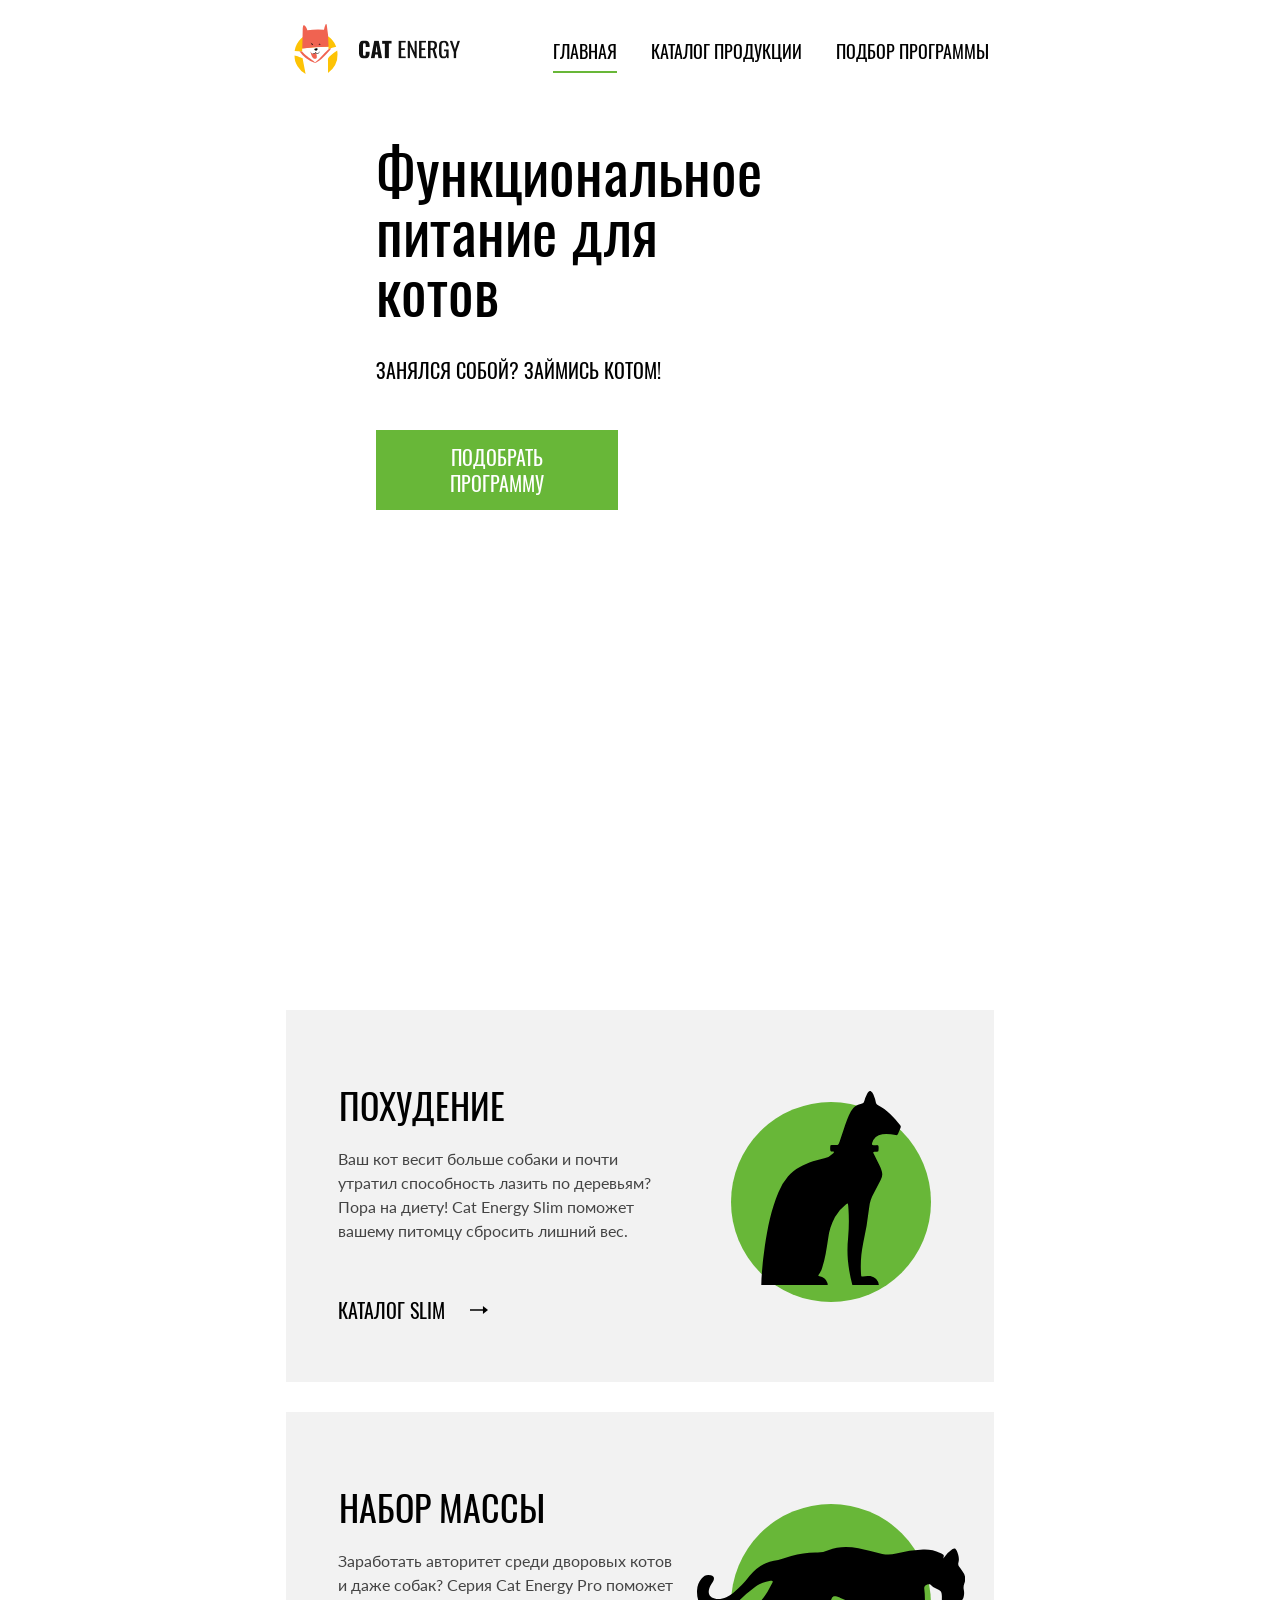
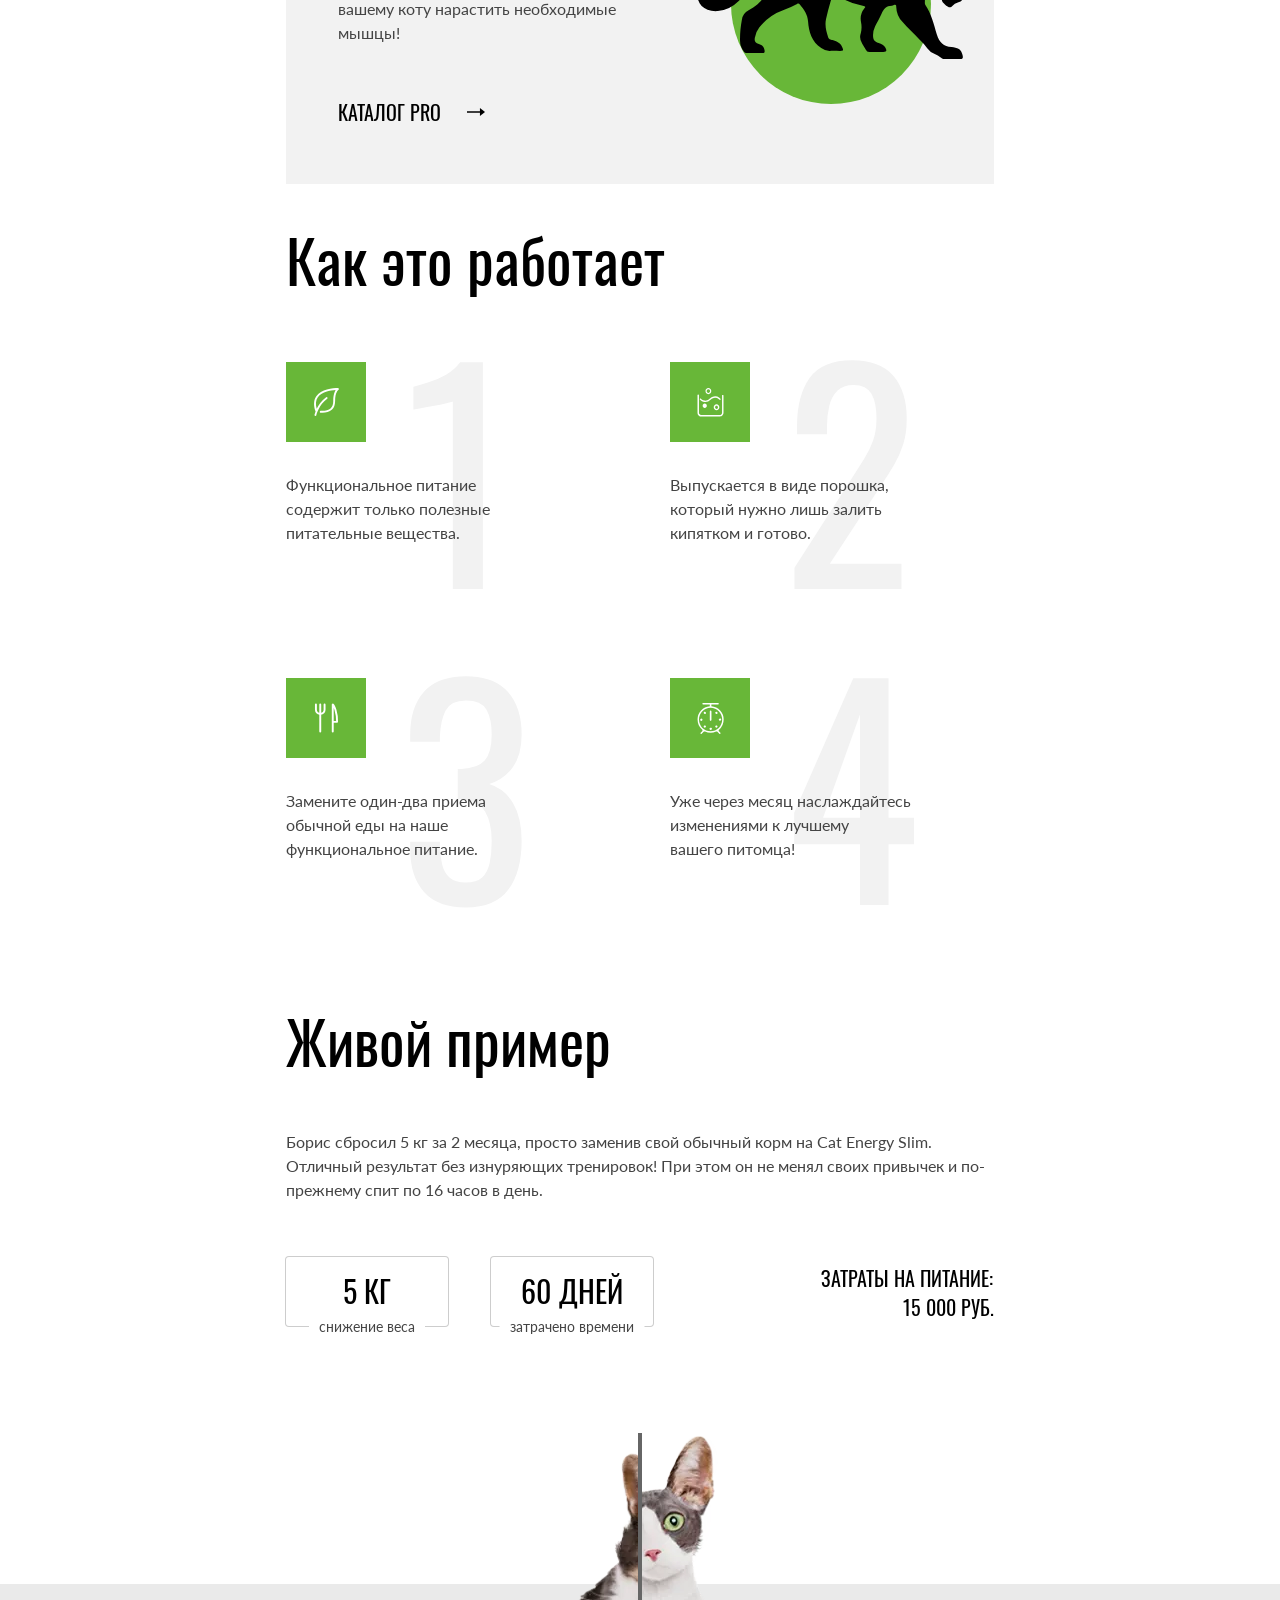
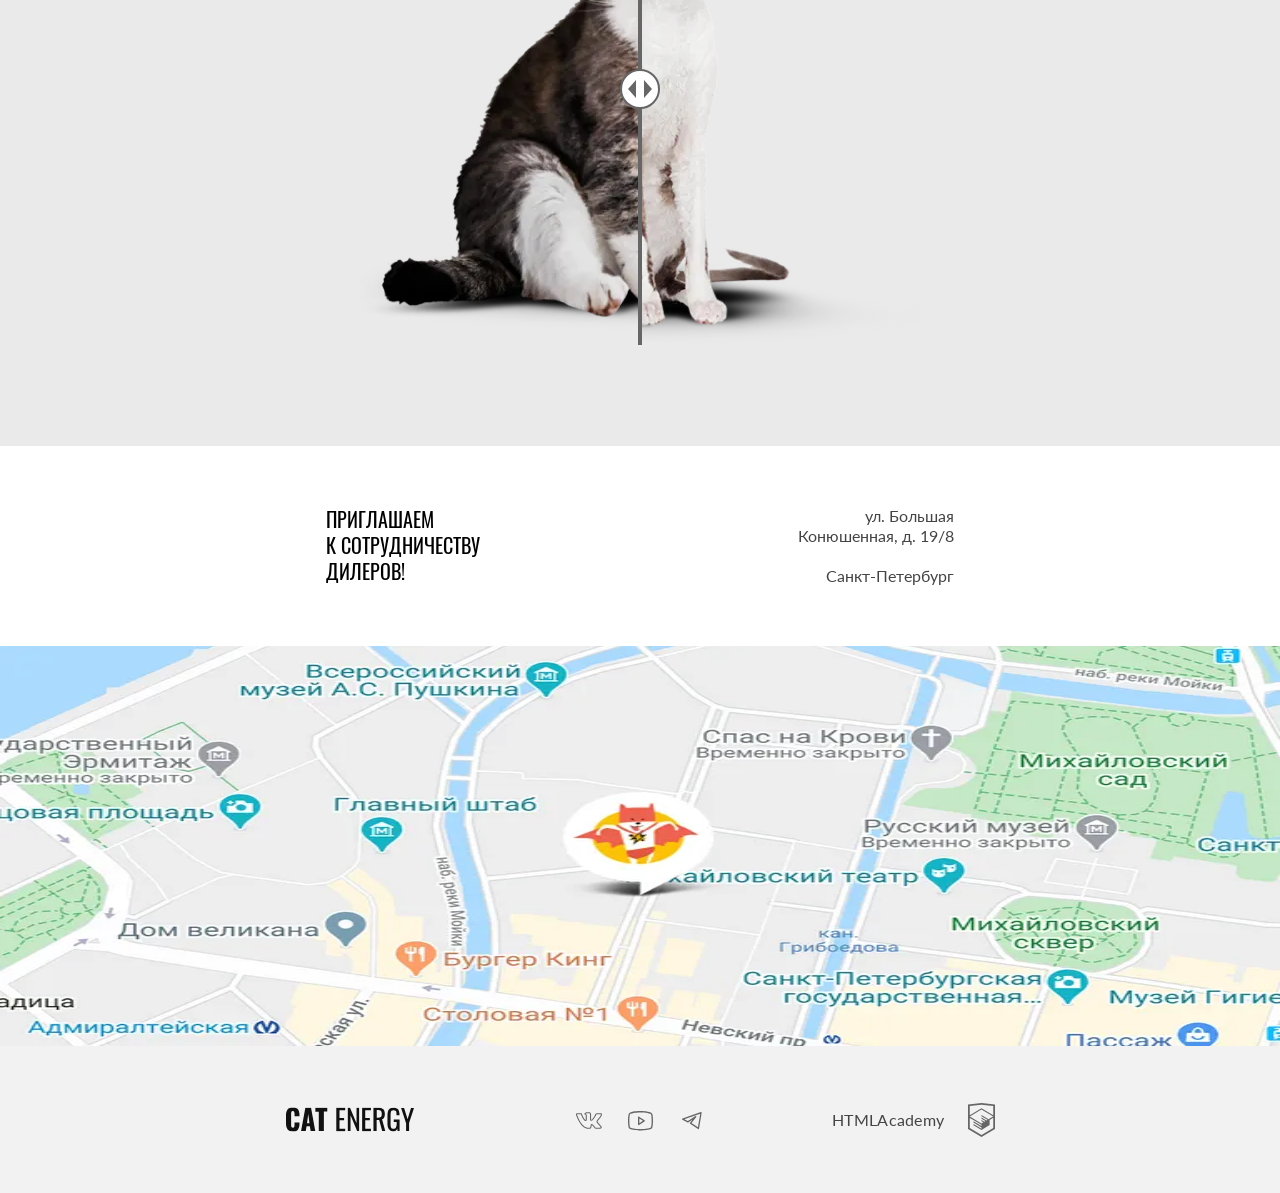
==== commit 8a0c6c25: "Deploying to gh-pages from @ bearBenjamin/2274609-cat-energy-2@937e2ec4d136380a917cb710c9eb384d3ce80" ====
--- a/index.html
+++ b/index.html
@@ -1 +1 @@
-<!DOCTYPE html><html class="page" lang="ru"><head><meta charset="UTF-8"><title>Название проекта</title><meta name="viewport" content="width=device-width,initial-scale=1"><link rel="preload" href="./fonts/lato/Lato-Regular.woff2" as="font" crossorigin="anonymous" type="font/woff2"><link rel="preload" href="./fonts/oswald/oswaldregular.woff2" as="font" crossorigin="anonymous" type="font/woff2"><link rel="icon" href="favicon.ico"><link rel="icon" href="favicons/icon.svg" type="image/svg+xml"><link rel="apple-touch-icon" href="favicons/180.png"><link rel="manifest" href="manifest.webmanifest"><link rel="stylesheet" href="styles/styles.css"><script src="scripts/index.js" defer="defer"></script></head><body class="page__body"><header class="main-header"><div class="main-header__container wrapper"><nav class="main-header__nav main-nav"><a class="main-nav__logo" href="#"><div class="main-nav__logo-image-wrapper"><picture><source media="(min-width: 1440px)" srcset="images/logo-dekstop.svg" width="70" height="59" type="image/svg+xml"><source media="(min-width: 768px)" srcset="images/logo-tablet.svg" width="60" height="50" type="image/svg+xml"><img class="main-nav__logo-image" src="images/logo-mobile.svg" width="33" height="38" alt="Логотип компании" loading="lazy"></picture></div><div class="main-nav__logo-text-wrapper"><picture><source media="(min-width: 1440px)" srcset="images/logo-text-tablet.svg" width="118" height="21" type="image/svg+xml"><source media="(min-width: 768px)" srcset="images/logo-text-tablet.svg" width="101" height="18" type="image/svg+xml"><img class="main-nav__logo-text" src="images/logo-2.svg" width="101" height="18" alt="Название компании Cat Energy" loading="lazy"></picture></div></a><ul class="main-nav__list main-nav__list--nojs"><li class="main-nav__list-item main-nav__list-item--current"><a class="main-nav__list-link main-nav__list-link--current">Главная</a></li><li class="main-nav__list-item"><a class="main-nav__list-link" href="catalog.html">Каталог продукции</a></li><li class="main-nav__list-item"><a class="main-nav__list-link" href="form-programs.html">Подбор программы</a></li></ul></nav><button class="main-header__button main-header__button--nojs button-toggle" type="button"><noscript><span class="visually-hidden">Отключен JS</span></noscript><span class="button-toggle__text visually-hidden">Открыть меню</span></button></div><article class="main-header__hero hero"><div class="hero__inner wrapper"><h1 class="title hero__title">Функциональное питание для котов</h1><p class="hero__slogan">Занялся собой? Займись котом!</p><div class="hero__image-wrapper"><picture><source width="552" height="499" type="image/webp" media="(min-width: 1440px)" srcset="images/index/hero-dekstop-cat-food@1x.webp, images/index/hero-dekstop-cat-food@2x.webp 2x"><source width="709" height="609" type="image/webp" media="(min-width: 768px)" srcset="images/index_tablet@1x.webp, images/index_tablet@2x.webp 2x"><source width="280" height="270" type="image/webp" srcset="images/index/hero-mobile-cat-food@1x.webp, images/index/hero-mobile-cat-food@2x.webp 2x"><source width="552" height="499" type="image/jpg" media="(min-width: 1440px)" srcset="images/index/hero-dekstop-cat-food@1x.png, images/index/hero-dekstop-cat-food@2x.png 2x"><source width="709" height="609" type="image/jpg" media="(min-width: 768px)" srcset="images/index_tablet@1x.png, images/index_tablet@2x.png 2x"><img class="hero__image" src="images/index/hero-mobile-cat-food@1x.png" srcset="images/index/hero-mobile-cat-food@2x.png" width="280" height="270" alt="Стакан кошачьих вкусняшек" loading="lazy"></picture></div><a class="button hero__link-programs" href="form-programs.html">Подобрать программу</a></div></article></header><main class="main-container"><section class="cat-programs"><div class="wrapper"><h2 class="visually-hidden">Программы тренировок</h2><ul class="cat-programs__list"><li class="cat-programs__list-item cat-programs__list-item--slim"><h3 class="title-secondary cat-programs__item-title">Похудение</h3><p class="cat-programs__item-content">Ваш кот весит больше собаки и почти утратил способность лазить по деревьям? Пора на диету! Cat Energy Slim поможет вашему питомцу сбросить лишний вес.</p><a class="cat-programs__item-link cat-programs__item-link-slim" href="form-programs.html">Каталог slim</a></li><li class="cat-programs__list-item cat-programs__list-item--pro"><h3 class="title-secondary cat-programs__item-title">Набор массы</h3><p class="cat-programs__item-content">Заработать авторитет среди дворовых котов и даже собак? Серия Cat Energy Pro поможет вашему коту нарастить необходимые мышцы!</p><a class="cat-programs__item-link cat-programs__item-link-pro" href="form-programs.html">Каталог pro</a></li></ul></div></section><section class="description-cat-programs"><div class="wrapper"><h2 class="title description-cat-programs__title">Как это работает</h2><ol class="description-cat-programs__list"><li class="description-cat-programs__list-item description-cat-programs__list-item-one"><p class="description-cat-programs__content">Функциональное питание содержит только полезные питательные вещества.</p></li><li class="description-cat-programs__list-item description-cat-programs__list-item-two"><p class="description-cat-programs__content">Выпускается в виде порошка, который нужно лишь залить кипятком и готово.</p></li><li class="description-cat-programs__list-item description-cat-programs__list-item-three"><p class="description-cat-programs__content">Замените один-два приема обычной еды на наше функциональное питание.</p></li><li class="description-cat-programs__list-item description-cat-programs__list-item-four"><p class="description-cat-programs__content">Уже через месяц наслаждайтесь изменениями к лучшему <span>вашего питомца!</span></p></li></ol></div></section><section class="role-model"><div class="role-model__wrapper wrapper"><div class="role-model__inner role-model-inner"><h2 class="title role-model__title">Живой пример</h2><p class="role-model__description">Борис сбросил 5 кг за 2 месяца, просто заменив свой обычный корм на Cat Energy Slim. Отличный результат без изнуряющих тренировок! При этом он не менял своих привычек и по-прежнему спит по 16 часов в день.</p><div class="role-model__date"><div class="role-model__date-container role-model-date-container"><p class="role-model-date-container__date">5 кг</p><p class="role-model-date-container__description role-model-date-container__description-mass">снижение веса</p></div><div class="role-model__date-container role-model-date-container"><p class="role-model-date-container__date">60 дней</p><p class="role-model-date-container__description role-model-date-container__description-time">затрачено времени</p></div><div class="role-model__price-container role-model-price-container"><p class="role-model-price-container__price-description">Затраты на питание:</p><p class="role-model-price-container__price-total-sum">15 000 руб.</p></div></div></div><div class="role-model__slider-container slider-container"><div class="slider-container__inner"><picture><source width="560" height="512" type="image/webp" media="(min-width: 768px)" srcset="images/slider/slider-tablet-after@1x.webp, images/slider/slider-tablet-after@2x.webp 2x"><source width="280" height="256" type="image/webp" srcset="images/slider/slider-mobile-after@1x.webp, images/slider/slider-mobile-after@2x.webp 2x"><source width="560" height="512" type="image/png" media="(min-width: 768px)" srcset="images/slider/slider-tablet-after@1x.png, images/slider/slider-tablet-after@2x.png 2x"><img class="slider-container__image" src="images/slider/slider-mobile-after@1x.png" srcset="images/slider/slider-mobile-after@2x.png" width="280" height="256" alt="Кот после программы" loading="lazy"></picture></div><div class="slider-container__inner slider-container__inner--before"><picture><source width="560" height="512" type="image/webp" media="(min-width: 768px)" srcset="images/slider/slider-tablet-before@1x.webp, images/slider/slider-tablet-before@2x.webp 2x"><source width="280" height="256" type="image/webp" srcset="images/slider/slider-mobile-before@1x.webp, images/slider/slider-mobile-before@2x.webp 2x"><source width="560" height="512" type="image/png" media="(min-width: 768px)" srcset="images/slider/slider-tablet-before@1x.png, images/slider/slider-tablet-before@2x.png 2x"><img class="slider-container__image" src="images/slider/slider-mobile-before@1x.png" srcset="images/slider/slider-mobile-before@2x.png" width="280" height="256" alt="Кот до программы" loading="lazy"></picture></div><div class="slider-container__toggle"><span class="visually-hidden">Переключатель фотографии кота до и после</span></div></div></div></section><section class="contact"><div class="contact__wrapper wrapper"><div class="contact__content-container"><h2 class="visually-hidden">Контакты</h2><p class="contact__slogan">Приглашаем<br>к сотрудничеству дилеров!</p><address class="contact__address">ул. Большая Конюшенная, д. 19/8 <span>Санкт-Петербург</span></address></div></div><div class="contact__map-container"><iframe class="contact__map-index" src="https://www.google.com/maps/embed?pb=!1m18!1m12!1m3!1d706.602636921308!2d30.32360140634495!3d59.93920964733319!2m3!1f0!2f0!3f0!3m2!1i1024!2i768!4f13.1!3m3!1m2!1s0x4696310fca3de3a1%3A0xc7af30764648c6b1!2z0JHQvtC70YzRiNCw0Y8g0JrQvtC90Y7RiNC10L3QvdCw0Y8g0YPQuy4sINC0LiAxOS84LCDQodCw0L3QutGCLdCf0LXRgtC10YDQsdGD0YDQsywgMTkxMTg2!5e0!3m2!1sru!2sru!4v1745788010640!5m2!1sru!2sru" width="320" height="362" allowfullscreen="" loading="lazy" referrerpolicy="no-referrer-when-downgrade"></iframe><div class="contact__map-wrapper"><picture><source width="1440" height="400" type="image/webp" media="(min-width: 1440px)" srcset="images/map-dekstop@1x.webp, images/map-dekstop@2x.webp 2x"><source width="768" height="400" type="image/webp" media="(min-width: 768px)" srcset="images/map-tablet@1x.webp, images/map-tablet@2x.webp 2x"><source width="320" height="362" type="image/webp" srcset="images/map-mobile@1x.webp, images/map-mobile@2x.webp 2x"><source width="1440" height="400" type="image/png" media="(min-width: 1440px)" srcset="images/map-dekstop@1x.png, images/map-dekstop@2x.png 2x"><source width="768" height="400" type="image/png" media="(min-width: 768px)" srcset="images/map-tablet@1x.png, images/map-tablet@2x.png 2x"><img class="contact__map-image" src="images/map-mobile@1x.png" srcset="images/map-mobile@2x.png" width="320" height="362" alt="Cat Energy на карте города" loading="lazy"></picture></div></div></section></main><footer class="page-footer"><div class="page-footer__container wrapper"><a class="page-footer__logo" href="index.html"><svg class="page-footer__logo-text" viewBox="0 0 128 24" width="128" height="24" aria-hidden="true" focusable="false"><use href="icons/stack.svg#footer-logo-text"></use></svg> <span class="visually-hidden">Логотип компании Cat Energy</span></a><ul class="page-footer__social-list"><li class="page-footer__social-list-item footer-social-list-item"><a class="footer-social-list-item__link footer-social-list-item__link--vk" href="https://vk.com/htmlacademy"><span class="visually-hidden">Вконтакте</span></a></li><li class="page-footer__social-list-item footer-social-list-item"><a class="footer-social-list-item__link footer-social-list-item__link--youtube" href="https://www.youtube.com/user/htmlacademyru"><span class="visually-hidden">Ютуб</span></a></li><li class="page-footer__social-list-item footer-social-list-item"><a class="footer-social-list-item__link footer-social-list-item__link--telegram" href="https://t.me/htmlacademy"><span class="visually-hidden">Телеграмм</span></a></li></ul><a class="page-footer__developer-contact" href="https://htmlacademy.ru/intensive/adaptive"><span class="page-footer__name-developer">HTMLAcademy</span> <svg class="page-footer__logo-developer" viewBox="0 0 27 34" width="27" height="34" aria-hidden="true" focusable="false"><use href="icons/stack.svg#footer-logo-htmlacademy"></use></svg> <span class="visually-hidden">Логотип htmlAcademy</span></a></div></footer></body></html>+<!DOCTYPE html><html class="page" lang="ru"><head><meta charset="UTF-8"><title>Название проекта</title><meta name="viewport" content="width=device-width,initial-scale=1"><link rel="preload" href="./fonts/lato/Lato-Regular.woff2" as="font" crossorigin="anonymous" type="font/woff2"><link rel="preload" href="./fonts/oswald/oswaldregular.woff2" as="font" crossorigin="anonymous" type="font/woff2"><link rel="icon" href="favicon.ico"><link rel="icon" href="favicons/icon.svg" type="image/svg+xml"><link rel="apple-touch-icon" href="favicons/180.png"><link rel="manifest" href="manifest.webmanifest"><link rel="stylesheet" href="styles/styles.css"><script src="scripts/index.js" defer="defer"></script></head><body class="page__body"><header class="main-header"><div class="main-header__container wrapper"><nav class="main-header__nav main-nav"><a class="main-nav__logo" href="#"><div class="main-nav__logo-image-wrapper"><picture><source media="(min-width: 1440px)" srcset="images/logo-dekstop.svg" width="70" height="59" type="image/svg+xml"><source media="(min-width: 768px)" srcset="images/logo-tablet.svg" width="60" height="50" type="image/svg+xml"><img class="main-nav__logo-image" src="images/logo-mobile.svg" width="33" height="38" alt="Логотип компании" loading="lazy"></picture></div><div class="main-nav__logo-text-wrapper"><picture><!-- <source media="(min-width: 1440px)" srcset="images/logo-text-tablet.svg" width="118" height="21" type="image/svg+xml"> --><source media="(min-width: 768px)" srcset="images/logo-text-tablet.svg" width="101" height="18" type="image/svg+xml"><img class="main-nav__logo-text" src="images/logo-2.svg" width="101" height="18" alt="Название компании Cat Energy" loading="lazy"></picture></div></a><ul class="main-nav__list main-nav__list--nojs"><li class="main-nav__list-item main-nav__list-item--current"><a class="main-nav__list-link main-nav__list-link--current">Главная</a></li><li class="main-nav__list-item"><a class="main-nav__list-link" href="catalog.html">Каталог продукции</a></li><li class="main-nav__list-item"><a class="main-nav__list-link" href="form-programs.html">Подбор программы</a></li></ul></nav><button class="main-header__button main-header__button--nojs button-toggle" type="button"><noscript><span class="visually-hidden">Отключен JS</span></noscript><span class="button-toggle__text visually-hidden">Открыть меню</span></button></div><article class="main-header__hero hero"><div class="hero__inner wrapper"><h1 class="title hero__title">Функциональное питание для котов</h1><p class="hero__slogan">Занялся собой? Займись котом!</p><div class="hero__image-wrapper"><picture><source width="552" height="499" type="image/webp" media="(min-width: 1440px)" srcset="images/index/hero-dekstop-cat-food@1x.webp, images/index/hero-dekstop-cat-food@2x.webp 2x"><source width="709" height="609" type="image/webp" media="(min-width: 768px)" srcset="images/index-tablet@1x.webp, images/index-tablet@2x.webp 2x"><source width="280" height="270" type="image/webp" srcset="images/index/hero-mobile-cat-food@1x.webp, images/index/hero-mobile-cat-food@2x.webp 2x"><source width="552" height="499" type="image/jpg" media="(min-width: 1440px)" srcset="images/index/hero-dekstop-cat-food@1x.png, images/index/hero-dekstop-cat-food@2x.png 2x"><source width="709" height="609" type="image/jpg" media="(min-width: 768px)" srcset="images/index-tablet@1x.png, images/index-tablet@2x.png 2x"><img class="hero__image" src="images/index/hero-mobile-cat-food@1x.png" srcset="images/index/hero-mobile-cat-food@2x.png" width="280" height="270" alt="Стакан кошачьих вкусняшек" loading="lazy"></picture></div><a class="button hero__link-programs" href="form-programs.html">Подобрать программу</a></div></article></header><main class="main-container"><section class="cat-programs"><div class="wrapper"><h2 class="visually-hidden">Программы тренировок</h2><ul class="cat-programs__list"><li class="cat-programs__list-item cat-programs__list-item--slim"><h3 class="title-secondary cat-programs__item-title">Похудение</h3><p class="cat-programs__item-content">Ваш кот весит больше собаки и почти утратил способность лазить по деревьям? Пора на диету! Cat Energy Slim поможет вашему питомцу сбросить лишний вес.</p><a class="cat-programs__item-link cat-programs__item-link-slim" href="form-programs.html">Каталог slim</a></li><li class="cat-programs__list-item cat-programs__list-item--pro"><h3 class="title-secondary cat-programs__item-title">Набор массы</h3><p class="cat-programs__item-content">Заработать авторитет среди дворовых котов и даже собак? Серия Cat Energy Pro поможет вашему коту нарастить необходимые мышцы!</p><a class="cat-programs__item-link cat-programs__item-link-pro" href="form-programs.html">Каталог pro</a></li></ul></div></section><section class="description-cat-programs"><div class="wrapper"><h2 class="title description-cat-programs__title">Как это работает</h2><ol class="description-cat-programs__list"><li class="description-cat-programs__list-item description-cat-programs__list-item-one"><p class="description-cat-programs__content">Функциональное питание содержит только полезные питательные вещества.</p></li><li class="description-cat-programs__list-item description-cat-programs__list-item-two"><p class="description-cat-programs__content">Выпускается в виде порошка, который нужно лишь залить кипятком и готово.</p></li><li class="description-cat-programs__list-item description-cat-programs__list-item-three"><p class="description-cat-programs__content">Замените один-два приема обычной еды на наше функциональное питание.</p></li><li class="description-cat-programs__list-item description-cat-programs__list-item-four"><p class="description-cat-programs__content">Уже через месяц наслаждайтесь изменениями к лучшему <span>вашего питомца!</span></p></li></ol></div></section><section class="role-model"><div class="role-model__wrapper wrapper"><div class="role-model__inner role-model-inner"><h2 class="title role-model__title">Живой пример</h2><p class="role-model__description">Борис сбросил 5 кг за 2 месяца, просто заменив свой обычный корм на Cat Energy Slim. Отличный результат без изнуряющих тренировок! При этом он не менял своих привычек и по-прежнему спит по 16 часов в день.</p><div class="role-model__date"><div class="role-model__date-container role-model-date-container"><p class="role-model-date-container__date">5 кг</p><p class="role-model-date-container__description role-model-date-container__description-mass">снижение веса</p></div><div class="role-model__date-container role-model-date-container"><p class="role-model-date-container__date">60 дней</p><p class="role-model-date-container__description role-model-date-container__description-time">затрачено времени</p></div><div class="role-model__price-container role-model-price-container"><p class="role-model-price-container__price-description">Затраты на питание:</p><p class="role-model-price-container__price-total-sum">15 000 руб.</p></div></div></div><div class="role-model__slider-container slider-container"><div class="slider-container__inner"><picture><source width="560" height="512" type="image/webp" media="(min-width: 768px)" srcset="images/slider/slider-tablet-after@1x.webp, images/slider/slider-tablet-after@2x.webp 2x"><source width="280" height="256" type="image/webp" srcset="images/slider/slider-mobile-after@1x.webp, images/slider/slider-mobile-after@2x.webp 2x"><source width="560" height="512" type="image/png" media="(min-width: 768px)" srcset="images/slider/slider-tablet-after@1x.png, images/slider/slider-tablet-after@2x.png 2x"><img class="slider-container__image" src="images/slider/slider-mobile-after@1x.png" srcset="images/slider/slider-mobile-after@2x.png" width="280" height="256" alt="Кот после программы" loading="lazy"></picture></div><div class="slider-container__inner slider-container__inner--before"><picture><source width="560" height="512" type="image/webp" media="(min-width: 768px)" srcset="images/slider/slider-tablet-before@1x.webp, images/slider/slider-tablet-before@2x.webp 2x"><source width="280" height="256" type="image/webp" srcset="images/slider/slider-mobile-before@1x.webp, images/slider/slider-mobile-before@2x.webp 2x"><source width="560" height="512" type="image/png" media="(min-width: 768px)" srcset="images/slider/slider-tablet-before@1x.png, images/slider/slider-tablet-before@2x.png 2x"><img class="slider-container__image" src="images/slider/slider-mobile-before@1x.png" srcset="images/slider/slider-mobile-before@2x.png" width="280" height="256" alt="Кот до программы" loading="lazy"></picture></div><div class="slider-container__toggle"><span class="visually-hidden">Переключатель фотографии кота до и после</span></div></div></div></section><section class="contact"><div class="contact__wrapper wrapper"><div class="contact__content-container"><h2 class="visually-hidden">Контакты</h2><p class="contact__slogan">Приглашаем<br>к сотрудничеству дилеров!</p><address class="contact__address">ул. Большая Конюшенная, д. 19/8 <span>Санкт-Петербург</span></address></div></div><div class="contact__map-container"><iframe class="contact__map-index" src="https://www.google.com/maps/embed?pb=!1m18!1m12!1m3!1d706.602636921308!2d30.32360140634495!3d59.93920964733319!2m3!1f0!2f0!3f0!3m2!1i1024!2i768!4f13.1!3m3!1m2!1s0x4696310fca3de3a1%3A0xc7af30764648c6b1!2z0JHQvtC70YzRiNCw0Y8g0JrQvtC90Y7RiNC10L3QvdCw0Y8g0YPQuy4sINC0LiAxOS84LCDQodCw0L3QutGCLdCf0LXRgtC10YDQsdGD0YDQsywgMTkxMTg2!5e0!3m2!1sru!2sru!4v1745788010640!5m2!1sru!2sru" width="320" height="362" allowfullscreen="" loading="lazy" referrerpolicy="no-referrer-when-downgrade"></iframe><div class="contact__map-wrapper"><picture><source width="1440" height="400" type="image/webp" media="(min-width: 1440px)" srcset="images/map-dekstop@1x.webp, images/map-dekstop@2x.webp 2x"><source width="768" height="400" type="image/webp" media="(min-width: 768px)" srcset="images/map-tablet@1x.webp, images/map-tablet@2x.webp 2x"><source width="320" height="362" type="image/webp" srcset="images/map-mobile@1x.webp, images/map-mobile@2x.webp 2x"><source width="1440" height="400" type="image/png" media="(min-width: 1440px)" srcset="images/map-dekstop@1x.png, images/map-dekstop@2x.png 2x"><source width="768" height="400" type="image/png" media="(min-width: 768px)" srcset="images/map-tablet@1x.png, images/map-tablet@2x.png 2x"><img class="contact__map-image" src="images/map-mobile@1x.png" srcset="images/map-mobile@2x.png" width="320" height="362" alt="Cat Energy на карте города" loading="lazy"></picture></div></div></section></main><footer class="page-footer"><div class="page-footer__container wrapper"><a class="page-footer__logo" href="index.html"><svg class="page-footer__logo-text" viewBox="0 0 128 24" width="128" height="24" aria-hidden="true" focusable="false"><use href="icons/stack.svg#footer-logo-text"></use></svg> <span class="visually-hidden">Логотип компании Cat Energy</span></a><ul class="page-footer__social-list"><li class="page-footer__social-list-item footer-social-list-item"><a class="footer-social-list-item__link footer-social-list-item__link--vk" href="https://vk.com/htmlacademy"><span class="visually-hidden">Вконтакте</span></a></li><li class="page-footer__social-list-item footer-social-list-item"><a class="footer-social-list-item__link footer-social-list-item__link--youtube" href="https://www.youtube.com/user/htmlacademyru"><span class="visually-hidden">Ютуб</span></a></li><li class="page-footer__social-list-item footer-social-list-item"><a class="footer-social-list-item__link footer-social-list-item__link--telegram" href="https://t.me/htmlacademy"><span class="visually-hidden">Телеграмм</span></a></li></ul><a class="page-footer__developer-contact" href="https://htmlacademy.ru/intensive/adaptive"><span class="page-footer__name-developer">HTMLAcademy</span> <svg class="page-footer__logo-developer" viewBox="0 0 27 34" width="27" height="34" aria-hidden="true" focusable="false"><use href="icons/stack.svg#footer-logo-htmlacademy"></use></svg> <span class="visually-hidden">Логотип htmlAcademy</span></a></div></footer></body></html>
--- a/styles/styles.css
+++ b/styles/styles.css
@@ -1 +1 @@
-@font-face{font-family:Oswald;font-weight:400;font-style:normal;font-display:swap;src:url(../fonts/oswald/oswaldregular.woff2)format("woff2"),url(../fonts/oswald/oswaldregular.woff)format("woff")}@font-face{font-family:Lato;font-weight:400;font-style:normal;font-display:swap;src:url(../fonts/lato/Lato-Regular.woff2)format("woff2"),url(../fonts/lato/Lato-Regular.woff)format("woff")}*,:before,:after{box-sizing:border-box}a{text-decoration:none}.wrapper{width:320px;margin:0 auto;padding-left:20px;padding-right:20px}@media (width>=768px){.wrapper{width:768px;margin:0 auto;padding-left:30px;padding-right:30px}}@media (width>=1440px){.wrapper{width:1440px;margin:0 auto;padding-left:110px;padding-right:110px}}.visually-hidden:not(:focus):not(:active){-webkit-clip-path:inset(50%);clip-path:inset(50%);white-space:nowrap;width:1px;height:1px;position:absolute;overflow:hidden}.page{height:100%}.page__body{color:#000;background-color:#fff;grid-template-rows:min-content 1fr min-content;min-height:100%;margin:0;font-family:Lato,sans-serif;font-weight:400;display:grid}.title{color:#000;overflow-wrap:break-word;font-family:Oswald,sans-serif;font-size:36px;font-weight:400;line-height:36px}@media (width>=768px){.title{font-size:60px}}.title-secondary{text-align:center;color:#000;overflow-wrap:break-word;font-family:Oswald,sans-serif;font-size:24px;font-weight:400;line-height:24px}@media (width>=768px){.title-secondary{font-size:32px;line-height:32px}}@media (width>=1440px){.title-secondary{font-size:40px;line-height:40px}}.button{text-transform:uppercase;text-align:center;color:#fff;background-color:#68b738;font-family:Oswald,sans-serif;font-size:16px;line-height:20px}@media (width>=768px){.button{font-size:16px;line-height:20px}}.button:hover,.button :active{background-color:#5eaa2f}.button--show{color:#444;background-color:#f2f2f2}.button--show:hover,.button--show :active{background-color:#ebebeb}.main-header{color:#000;background-color:#fff;padding-top:13px}@media (width>=768px){.main-header{padding-top:24px;padding-bottom:0}}@media (width>=1440px){.main-header{padding-top:55px}}.main-header__container{position:relative}.main-header__nav{margin-bottom:14px;position:relative}@media (width>=768px){.main-header__nav{gap:93px;margin-bottom:0;display:flex}}@media (width>=1440px){.main-header__nav{gap:538px}}.main-header__button{background-image:url(../icons/stack.svg#logo-button-open);background-position:50%;background-repeat:no-repeat;background-size:24px 24px;position:absolute;top:0;right:21px}@media (width>=768px){.main-header__button{display:none}}.main-header__button--close{background-image:url(../icons/stack.svg#logo-button-close);background-position:50%;background-repeat:no-repeat;background-size:20px 24px;top:5px;right:17px}.main-header__button--nojs{background-image:none}.main-nav{font-family:Oswald,sans-serif;font-size:20px;line-height:20px}@media (width>=768px){.main-nav{font-size:18px;line-height:24px}}@media (width>=1440px){.main-nav{color:#fff;font-size:20px;line-height:normal}}.main-nav__logo{flex-wrap:nowrap;column-gap:56px;display:flex}@media (width>=768px){.main-nav__logo{column-gap:13px}}@media (width>=1440px){.main-nav__logo{column-gap:12px}}.main-nav__logo:hover{opacity:.8}.main-nav__logo:active{opacity:.6}.main-nav__logo-image-wrapper{width:33px;height:38px}@media (width>=768px){.main-nav__logo-image-wrapper{width:60px;height:50px}}@media (width>=1440px){.main-nav__logo-image-wrapper{width:70px;height:59px}}.main-nav__logo-image{width:33px;height:38px;display:block}@media (width>=768px){.main-nav__logo-image{width:60px;height:50px}}@media (width>=1440px){.main-nav__logo-image{width:70px;height:59px}}.main-nav__logo-text-wrapper{padding-top:10px;padding-bottom:10px;display:block}@media (width>=768px){.main-nav__logo-text-wrapper{padding-top:16px;padding-bottom:16px}}@media (width>=1440px){.main-nav__logo-text-wrapper{padding-top:19px;padding-bottom:19px}}.main-nav__logo-text{width:101px;height:18px;display:block}@media (width>=768px){.main-nav__logo-text{width:101px;height:19px}}@media (width>=1440px){.main-nav__logo-text{width:121px;height:22px}}.main-nav__list{z-index:5;background-color:#fff;flex-direction:column;min-width:320px;margin:13px 0 0;padding:0;list-style:none;display:none;position:absolute;top:38px;left:-20px}@media (width>=768px){.main-nav__list{flex-flow:wrap;gap:34px;margin-top:0;margin-right:3px;padding-top:14px;display:flex;position:static}}@media (width>=1440px){.main-nav__list{background-color:inherit;gap:34px;margin-right:1px;padding-top:16px;padding-bottom:3px}}@media (width>=320px) and (width<=768px){.main-nav__list--close{display:flex}.main-nav__list--open{display:none}.main-nav__list--nojs{display:flex;position:relative;top:0}}.main-nav__list-item{text-align:center;color:#fff;border-top:1px solid #e6e6e6;padding:18px 15px 16px;font-size:20px;line-height:normal}@media (width>=768px){.main-nav__list-item{border:none;padding:1px 0 10px;font-size:18px;line-height:24px}}@media (width>=1440px){.main-nav__list-item{font-size:20px;line-height:normal}.main-nav__list-item--catalog{color:#111}}.main-nav__list-link{text-transform:uppercase;color:#000}@media (width>=768px){.main-nav__list-link{position:relative}}@media (width>=1440px){.main-nav__list-link{color:#fff}}@media (width>=768px){.main-nav__list-link--current:after{content:"";background-color:#68b738;height:2px;position:absolute;bottom:-9px;left:0;right:0}}@media (width>=768px) and (width>=1440px){.main-nav__list-link--current:after{background-color:#fff}}@media (width>=1440px){.main-nav__list-link--catalog:after{background-color:#68b738}.main-nav__list-link--catalog{color:#111}}.main-nav__list-link:hover{opacity:.6}.main-nav__list-link:active{opacity:.3}.main-nav__list-item .main-nav__list-link--current:hover{cursor:default;opacity:1}.button-toggle{cursor:pointer;background-color:#fff;border:none;width:24px;height:38px;padding:7px 0}.hero{color:#000;background-color:#fff}.hero:before{content:"";z-index:0;background-color:#68b738;background-image:-webkit-linear-gradient(#68b738d9,#68b738d9),-webkit-image-set(url(../images/index/hero-mobile-bg@1x.webp) 1x,url(../images/index/hero-mobile-bg@2x.webp) 2x,url(../images/index/hero-mobile-bg@1x.jpg) 1x,url(../images/index/hero-mobile-bg@2x.jpg) 2x),-webkit-linear-gradient(90deg,#414778 50%,#42425b 50%);background-image:linear-gradient(#68b738d9,#68b738d9),image-set("../images/index/hero-mobile-bg@1x.webp" 1x,"../images/index/hero-mobile-bg@2x.webp" 2x,"../images/index/hero-mobile-bg@1x.jpg" 1x,"../images/index/hero-mobile-bg@2x.jpg" 2x),linear-gradient(90deg,#414778 50%,#42425b 50%);background-position:50%;background-repeat:no-repeat;background-size:auto,320px 302px,auto;width:100%;height:302px;position:absolute;left:0;right:0}@media (width>=768px){.hero:before{display:none}}@media (width>=1440px){.hero:before{content:"";background-image:-webkit-linear-gradient(#68b738d9,#68b738d9),-webkit-image-set(url(../images/index-background-desktop@1x.webp) 1x,url(../images/index-background-desktop@2x.webp) 2x,url(../images/index-background-desktop@1x.jpg) 1x,url(../images/index-background-desktop@2x.jpg) 2x),-webkit-linear-gradient(90deg,#414778,#42425b 50%);background-image:linear-gradient(#68b738d9,#68b738d9),image-set("../images/index-background-desktop@1x.webp" 1x,"../images/index-background-desktop@2x.webp" 2x,"../images/index-background-desktop@1x.jpg" 1x,"../images/index-background-desktop@2x.jpg" 2x),linear-gradient(90deg,#414778,#42425b 50%);background-position:0;background-size:auto,1042px 694px;width:50%;height:693px;display:block;position:absolute;top:0;left:50%}}.hero__inner{padding-top:27px}@media (width>=768px){.hero__inner{grid-template-columns:1fr;padding-top:65px;display:grid}}@media (width>=1440px){.hero__inner{grid-template-rows:auto auto 1fr;grid-template-columns:447px auto;padding-top:0}}.hero__title{z-index:1;text-align:center;color:#fff;overflow-wrap:break-word;margin:0 0 25px;padding-left:15px;padding-right:15px;position:relative}@media (width>=768px){.hero__title{text-align:left;color:#000;margin-top:0;margin-bottom:40px;padding-left:90px;padding-right:202px;font-size:60px;line-height:60px;position:static}}@media (width>=1440px){.hero__title{grid-area:1/1/2/2;width:416px;margin-bottom:40px;margin-left:80px;padding-top:109px;padding-left:0;padding-right:0}}.hero__slogan{z-index:1;text-transform:uppercase;text-align:center;color:#fff;overflow-wrap:break-word;margin:0 0 29px;padding-left:39px;padding-right:42px;font-family:Oswald,sans-serif;font-size:14px;line-height:14px;position:relative}@media (width>=768px){.hero__slogan{z-index:0;text-align:left;text-transform:uppercase;color:#000;margin-bottom:50px;padding-left:90px;padding-right:307px;font-size:20px;line-height:20px;position:static}}@media (width>=1440px){.hero__slogan{grid-area:2/1/2/2;width:283px;margin-bottom:52px;margin-left:80px;padding:0}}.hero__image-wrapper{z-index:1;width:280px;height:auto;margin-bottom:3px;position:relative}@media (width>=768px){.hero__image-wrapper{z-index:0;grid-area:3/1/4/-1;width:709px;margin-top:-29px;margin-bottom:0;position:static}}@media (width>=1440px){.hero__image-wrapper{grid-area:1/2/4/2;width:552px;margin-top:28px}}.hero__image{display:block}.hero__link-programs{text-align:center;color:#fff;overflow-wrap:break-word;margin:0 auto;padding:10px 64px;text-decoration:none;display:block}@media (width>=768px){.hero__link-programs{z-index:1;grid-area:3/1/3/2;align-self:start;width:242px;margin-left:90px;padding:14px 26px;font-size:20px;line-height:26px}}@media (width>=1440px){.hero__link-programs{grid-area:3/1/3/2;margin-left:80px;padding:14px 26px;font-size:20px;line-height:26px}}.hero__link-programs:active{color:#ffffff4d}.main-container{color:#000;background-color:#fff}@media (width>=1440px){.main-container{padding-top:52px}}.cat-programs{color:#000;background-color:#fff;padding-top:20px}@media (width>=768px){.cat-programs{padding-top:0}}@media (width>=1440px){.cat-programs{padding-top:82px}}.cat-programs__list{flex-flow:column wrap;gap:20px;margin:0;padding:0;list-style:none;display:flex}@media (width>=768px){.cat-programs__list{gap:30px}}@media (width>=1440px){.cat-programs__list{flex-direction:row;gap:80px}}.cat-programs__list-item{background-color:#f2f2f2;padding:30px 33px 22px 20px;position:relative}@media (width>=768px){.cat-programs__list-item{padding:77px 316px 57px 52px}}@media (width>=1440px){.cat-programs__list-item{width:570px;padding:77px 61px 59px 53px}.cat-programs__list-item:last-child{padding-right:67px}}.cat-programs__list-item:before{content:"";background-color:#68b738;border-radius:50%;width:50px;height:50px;position:absolute;top:24px;left:20px}@media (width>=768px){.cat-programs__list-item:before{width:200px;height:200px;top:92px;left:445px}}@media (width>=1440px){.cat-programs__list-item:before{width:100px;height:100px;top:47px;left:52px}}.cat-programs__list-item--slim:after{content:"";background-image:url(../icons/stack.svg#cat-program-slim);background-position:50%;background-repeat:no-repeat;background-size:cover;width:36px;height:50px;position:absolute;top:21px;left:27px}@media (width>=768px){.cat-programs__list-item--slim:after{width:140px;height:194px;top:81px;left:475px}}@media (width>=1440px){.cat-programs__list-item--slim:after{width:70px;height:97px;top:41px;left:67px}}.cat-programs__list-item--pro:after{content:"";background-image:url(../icons/stack.svg#cat-program-pro);background-position:50%;background-repeat:no-repeat;background-size:cover;width:67px;height:28px;position:absolute;top:35px;left:12px}@media (width>=768px){.cat-programs__list-item--pro:after{width:268px;height:112px;top:135px;left:411px}}@media (width>=1440px){.cat-programs__list-item--pro:after{width:134px;height:56px;top:67px;left:33px}}.cat-programs__item-title{text-align:left;text-transform:uppercase;max-width:150px;margin:0 0 29px 70px;line-height:37px}@media (width>=768px){.cat-programs__item-title{max-width:270px;margin-bottom:24px;margin-left:1px;font-size:36px;line-height:36px}}@media (width>=1440px){.cat-programs__item-title{margin-bottom:73px;margin-left:162px}}.cat-programs__item-content{color:#444;overflow-wrap:break-word;max-width:240px;margin:0 0 42px;font-size:14px;line-height:18px;position:relative}@media (width>=768px){.cat-programs__item-content{max-width:350px;margin-bottom:52px;font-size:16px;line-height:24px}}@media (width>=1440px){.cat-programs__item-content{max-width:460px;margin-bottom:27px}}.cat-programs__item-content:after{content:"";width:240px;position:absolute;top:113px;left:0;box-shadow:0 0 0 1px #d9d9d9}@media (width>=768px){.cat-programs__item-content:after{display:none}}.cat-programs__item-link{text-transform:uppercase;text-align:left;color:#000;padding-right:94px;font-family:Oswald,sans-serif;font-size:16px;line-height:16px;text-decoration:none;display:block;position:relative}@media (width>=768px){.cat-programs__item-link{padding-right:176px;font-size:20px;line-height:normal}}.cat-programs__item-link:active{opacity:.3}.cat-programs__item-link-pro{padding-right:88px}@media (width>=768px){.cat-programs__item-link-pro{padding-right:179px}}.cat-programs__item-link-slim:after{content:"";background-color:#000;width:32px;height:10px;position:absolute;top:3px;left:102px;-webkit-mask-image:url(../icons/stack.svg#cat-program-arrow);mask-image:url(../icons/stack.svg#cat-program-arrow);-webkit-mask-position:0;mask-position:0;-webkit-mask-size:24px 12px;mask-size:24px 12px;-webkit-mask-repeat:no-repeat;mask-repeat:no-repeat}@media (width>=768px){.cat-programs__item-link-slim:after{top:10px;left:132px}}@media (width>=1440px){.cat-programs__item-link-slim:after{bottom:64px}}.cat-programs__item-link-slim:hover:after{-webkit-mask-image:url(../icons/stack.svg#cat-program-arrow);mask-image:url(../icons/stack.svg#cat-program-arrow);-webkit-mask-position:0;mask-position:0;-webkit-mask-size:32px 12px;mask-size:32px 12px}.cat-programs__item-link-pro:after{content:"";background-color:#000;width:32px;height:10px;position:absolute;top:3px;left:97px;-webkit-mask-image:url(../icons/stack.svg#cat-program-arrow);mask-image:url(../icons/stack.svg#cat-program-arrow);-webkit-mask-position:0;mask-position:0;-webkit-mask-size:24px 12px;mask-size:24px 12px;-webkit-mask-repeat:no-repeat;mask-repeat:no-repeat}@media (width>=768px){.cat-programs__item-link-pro:after{top:10px;left:129px}}@media (width>=1440px){.cat-programs__item-link-pro:after{bottom:64px;left:127px}}.cat-programs__item-link-pro:hover:after{-webkit-mask-image:url(../icons/stack.svg#cat-program-arrow);mask-image:url(../icons/stack.svg#cat-program-arrow);-webkit-mask-position:0;mask-position:0;-webkit-mask-size:32px 12px;mask-size:32px 12px}.description-cat-programs{color:#000;background-color:#fff;padding-top:20px;padding-bottom:49px}@media (width>=768px){.description-cat-programs{padding-top:45px;padding-bottom:47px}}@media (width>=1440px){.description-cat-programs{padding-top:71px;padding-bottom:69px}}.description-cat-programs__title{text-align:left;margin:0 0 40px 1px;line-height:40px}@media (width>=768px){.description-cat-programs__title{margin-bottom:32px;margin-left:0;line-height:60px}}@media (width>=1440px){.description-cat-programs__title{margin-left:0}}.description-cat-programs__list{flex-flow:column;gap:20px;margin:0;padding:0 0 0 80px;list-style:none;display:flex}@media (width>=768px){.description-cat-programs__list{counter-reset:item-count;flex-flow:wrap;gap:35px 135px;padding-left:0}}@media (width>=1440px){.description-cat-programs__list{gap:76px}}.description-cat-programs__list-item{color:#444;overflow-wrap:break-word;width:200px;margin-top:2px;margin-bottom:4px;font-size:14px;line-height:18px;position:relative}@media (width>=768px){.description-cat-programs__list-item{counter-increment:item-count 1;width:249px;margin:0;padding:152px 0 57px;font-size:16px;line-height:24px}}@media (width>=1440px){.description-cat-programs__list-item{width:248px;padding:151px 0 57px;font-size:16px;line-height:24px}}.description-cat-programs__list-item:before{content:"";background-color:#68b738;background-position:50%;background-repeat:no-repeat;width:60px;height:60px;position:absolute;top:-2px;left:-80px}@media (width>=768px){.description-cat-programs__list-item:before{width:80px;height:80px;top:41px;left:0}.description-cat-programs__list-item:after{color:#f2f2f2;content:counter(item-count);font-family:Oswald,sans-serif;font-size:280px;position:absolute;top:130px;left:113px}}@media (width>=1440px){.description-cat-programs__list-item-one{padding-right:26px}}.description-cat-programs__list-item-one:before{background-image:url(../icons/stack.svg#icon-leaf);background-size:30px 32px}@media (width>=1440px){.description-cat-programs__list-item-one:before{background-size:32px 32px;top:40px}}@media (width>=768px){.description-cat-programs__list-item-one:after{top:130px;left:119px}}@media (width>=1440px){.description-cat-programs__list-item-two{padding-right:22px}}.description-cat-programs__list-item-two:before{background-image:url(../icons/stack.svg#icon-powder);background-size:27px 29px}@media (width>=1440px){.description-cat-programs__list-item-two:before{background-size:28px 29px;top:40px;left:1px}.description-cat-programs__list-item-three{padding-left:1px;padding-right:41px}}.description-cat-programs__list-item-three:before{background-image:url(../icons/stack.svg#icon-eat);background-size:25px 30px}@media (width>=1440px){.description-cat-programs__list-item-three:before{background-size:25px 31px;top:40px;left:2px}.description-cat-programs__list-item-four{padding-left:2px}}.description-cat-programs__content span{display:inline-block}.description-cat-programs__list-item-four:before{background-image:url(../icons/stack.svg#icon-mass);background-size:27px 31px}@media (width>=1440px){.description-cat-programs__list-item-four:before{background-size:28px 31px;top:40px;left:3px}}.description-cat-programs__content{z-index:2;margin:0;position:relative}.role-model{color:#000;background-color:#eaeaea;padding-top:25px;padding-bottom:40px}@media (width>=768px){.role-model{background:linear-gradient(#fff 0 619px,#eaeaea 619px 1081px);padding-top:45px;padding-bottom:101px}}@media (width>=1440px){.role-model{background:linear-gradient(#fff 0 136px,#eaeaea 136px);padding-top:0;padding-bottom:75px}.role-model__wrapper{grid-template-rows:auto;grid-template-columns:436px 560px;column-gap:224px;display:grid}}.role-model__inner{margin-bottom:20px}@media (width>=768px){.role-model__inner{margin-bottom:99px}}@media (width>=1440px){.role-model__inner{width:436px;margin-bottom:0}}.role-model__title{text-align:left;margin:0 0 40px;line-height:40px}@media (width>=768px){.role-model__title{margin-bottom:60px;font-size:60px;line-height:60px}}@media (width>=1440px){.role-model__title{margin-bottom:146px}}.role-model__description{color:#444;overflow-wrap:break-word;margin:0 0 20px;font-size:14px;line-height:18px}@media (width>=768px){.role-model__description{margin-bottom:55px;font-size:16px;line-height:24px}}@media (width>=1440px){.role-model__description{margin-bottom:69px;padding-right:4px}}.role-model__date{overflow-wrap:break-word;flex-wrap:wrap;justify-content:center;gap:35px 32px;display:flex}@media (width>=768px){.role-model__date{justify-content:normal;gap:43px}}@media (width>=1440px){.role-model__date{gap:55px 42px}}.role-model__date-container{width:124px;position:relative}@media (width>=768px){.role-model__date-container{width:162px;height:69px}}.role-model__price-container{width:186px}@media (width>=768px){.role-model__price-container{width:174px;margin-left:auto;padding-top:11px;padding-bottom:17px}}@media (width>=1440px){.role-model__price-container{text-align:center;gap:63px;width:327px;margin-left:1px;padding-top:8px;padding-bottom:0;display:flex}}.role-model__slider-container{width:280px;height:256px;position:relative}@media (width>=768px){.role-model__slider-container{width:560px;height:512px;margin:0 auto}}.role-model-date-container{text-align:center;border-radius:3px;box-shadow:0 0 0 1px #cdcdcd}.role-model-date-container__date{text-transform:uppercase;margin:0;padding-top:15px;padding-bottom:16px;font-family:Oswald,sans-serif;font-size:24px;line-height:24px}@media (width>=768px){.role-model-date-container__date{padding-top:15px;padding-bottom:20px;font-size:30px;line-height:37px}}.role-model-date-container__description{color:#444;overflow-wrap:break-word;margin:0;padding-left:16px;padding-right:19px;font-size:12px;line-height:12px;position:absolute;bottom:-16px;left:50%;transform:translate(-50%)}@media (width>=768px){.role-model-date-container__description{font-size:14px;line-height:14px}}.role-model-date-container__description-mass{background-color:#eaeaea;width:90px;height:24px;overflow:hidden}@media (width>=768px){.role-model-date-container__description-mass{background-color:#fff;width:116px;height:14px;padding-left:10px;padding-right:10px;bottom:-8px}}@media (width>=1440px){.role-model-date-container__description-mass{background-color:#eaeaea}}.role-model-date-container__description-time{background-color:#eaeaea;width:93px;height:24px;overflow:hidden}@media (width>=768px){.role-model-date-container__description-time{background-color:#fff;width:145px;height:14px;padding-left:10px;padding-right:10px;bottom:-8px}}@media (width>=1440px){.role-model-date-container__description-time{background-color:#eaeaea}}.role-model-price-container{text-transform:uppercase;font-family:Oswald,sans-serif;font-size:14px;line-height:20px}.role-model-price-container__price-description,.role-model-price-container__price-total-sum{margin:0;display:inline}@media (width>=768px){.role-model-price-container__price-description,.role-model-price-container__price-total-sum{text-align:right;font-size:20px;line-height:20px;display:block}}@media (width>=1440px){.role-model-price-container__price-description,.role-model-price-container__price-total-sum{display:inline}}@media (width>=768px){.role-model-price-container__price-description{margin-bottom:9px;padding-right:1px}}@media (width>=1440px){.role-model-price-container__price-description{margin-bottom:0}}.slider-container__inner{width:100%;height:auto;position:absolute;top:0;left:0;overflow:hidden}.slider-container__image{display:block}.slider-container__inner--before{z-index:1;background-color:#eaeaea;width:50%}@media (width>=768px){.slider-container__inner--before{background:linear-gradient(#fff 0 151px,#eaeaea 151px)}}@media (width>=1440px){.slider-container__inner--before{background:linear-gradient(#fff 0 136px,#eaeaea 136px)}}.slider-container__toggle{z-index:1;cursor:pointer;background-color:#666;width:4px;height:100%;display:block;position:relative;top:0;left:49.4%}@media (width>=768px){.slider-container__toggle{left:49.7%}}.slider-container__toggle:before{content:"";background-color:#fff;border:2px solid #666;border-radius:50%;width:40px;height:40px;position:absolute;top:50%;left:50%;transform:translate(-50%,-50%)}.slider-container__toggle:after{content:"";background-color:#666;width:24px;height:18px;position:absolute;top:50%;left:50%;transform:translate(-50%,-50%);-webkit-mask-image:url(../icons/stack.svg#slider-arows);mask-image:url(../icons/stack.svg#slider-arows);-webkit-mask-position:50%;mask-position:50%;-webkit-mask-size:cover;mask-size:cover;-webkit-mask-repeat:no-repeat;mask-repeat:no-repeat}.slider-container__toggle:hover,.slider-container__toggle:hover:after{background-color:#68b738}.slider-container__toggle:hover:before{border-color:#68b738}.slider-container__toggle:active,.slider-container__toggle:active:after{opacity:.6;background-color:#5eaa2f}.slider-container__toggle:active:before{border-color:#5eaa2f}.contact{color:#000;background-color:#fff}@media (width>=1440px){.contact__wrapper{position:relative}}.contact__content-container{overflow-wrap:break-word;flex-wrap:wrap;padding:26px 0;display:flex}@media (width>=768px){.contact__content-container{width:708px;padding:60px 40px}}@media (width>=1440px){.contact__content-container{z-index:3;background-color:#fff;width:565px;padding:60px 78px 60px 80px;position:absolute;top:95px;left:110px}}.contact__slogan{text-transform:uppercase;width:140px;margin:0;font-family:Oswald,sans-serif;font-size:16px;line-height:20px}@media (width>=768px){.contact__slogan{width:163px;margin-right:auto;font-size:20px;line-height:26px}}.contact__address{color:#444;width:140px;font-size:14px;font-style:normal;line-height:20px}@media (width>=768px){.contact__address{text-align:right;flex-direction:column;gap:20px;width:157px;margin-left:auto;font-size:16px;line-height:125%;display:flex}}@media (width>=1440px){.contact__address{text-align:left}}.contact__map-container{width:100%;height:362px;display:flex;position:relative;overflow:hidden}@media (width>=768px){.contact__map-container{height:400px}}.contact__map-wrapper{width:100%;height:100%;position:relative;top:0;left:0}.contact__map-image{width:100%;height:100%;display:block}.contact__map-index{z-index:1;background-color:#0000;border:0;flex-grow:1;width:100vw;height:100%;display:block;position:absolute;top:0;left:0}.page-footer{color:#000;background-color:#f2f2f2;padding:40px 0}@media (width>=768px){.page-footer{padding:55px 0}}@media (width>=1440px){.page-footer{padding:66px 0}}.page-footer__container{grid-template-rows:23px 23px auto;grid-template-columns:1fr;place-items:center;gap:40px;display:grid;position:relative}@media (width>=768px){.page-footer__container{grid-template-rows:37px;grid-template-columns:auto max-content 160px max-content 126px max-content auto;gap:0}}@media (width>=1440px){.page-footer__container{grid-template-columns:auto 128px 416px 132px 378px 168px auto}}.page-footer__logo{color:#111;grid-row:1/1}@media (width>=768px){.page-footer__logo{grid-area:1/2/1/2}}.page-footer__logo:hover,.page-footer__logo:focus-visible{color:#3e3e3e}.page-footer__logo:active{color:#6b6b6b}.page-footer__container:before{content:"";width:280px;position:absolute;top:44px;left:20px;box-shadow:0 0 0 1px #d9d9d9}@media (width>=768px){.page-footer__container:before{display:none}}.page-footer__container:after{content:"";width:280px;position:absolute;bottom:54px;right:20px;box-shadow:0 0 0 1px #d9d9d9}@media (width>=768px){.page-footer__container:after{display:none}}.page-footer__logo-text{width:128px;height:27px;display:block}.page-footer__social-list{flex-wrap:wrap;grid-row:2/2;justify-content:center;align-items:center;gap:24px;width:132px;margin:0;padding:0;list-style:none;display:flex}@media (width>=768px){.page-footer__social-list{grid-area:1/4/1/4}}.page-footer__social-list-item{width:28px;height:22px}.page-footer__developer-contact{color:#666;flex-wrap:wrap;grid-row:3/3;justify-content:space-between;align-items:center;width:280px;display:flex}@media (width>=768px){.page-footer__developer-contact{grid-area:1/6/1/6;width:163px;height:37px}}.page-footer__name-developer{color:#444;letter-spacing:.3px;font-size:16px;line-height:20px}.page-footer__logo-developer use{width:27px;height:34px;display:block}.page-footer__developer-contact:hover .page-footer__logo-developer,.page-footer__developer-contact:focus-visible .page-footer__logo-developer{color:#68b738}.page-footer__developer-contact:active .page-footer__name-developer{opacity:.3}.page-footer__developer-contact:active .page-footer__logo-developer{color:#68b738;opacity:.3}.footer-social-list-item{color:#000;background-color:#f2f2f2}.footer-social-list-item__link{width:100%;height:100%;display:block;-webkit-mask-position:bottom;mask-position:bottom;-webkit-mask-repeat:no-repeat;mask-repeat:no-repeat}.footer-social-list-item__link:hover:before,.footer-social-list-item__link:focus-visible:before{background-color:#68b738}.footer-social-list-item__link:active:before{opacity:.3}.footer-social-list-item__link--vk:before{content:"";background-color:#666;width:100%;height:100%;padding:3px 0 2px 1px;display:block;-webkit-mask-image:url(../icons/stack.svg#footer-vkontakte);mask-image:url(../icons/stack.svg#footer-vkontakte);-webkit-mask-position:bottom;mask-position:bottom;-webkit-mask-size:27px 22px;mask-size:27px 22px;-webkit-mask-repeat:no-repeat;mask-repeat:no-repeat}.footer-social-list-item__link--youtube:before{content:"";background-color:#666;width:100%;height:100%;padding:2px 2px 1px;display:block;-webkit-mask-image:url(../icons/stack.svg#footer-youtube);mask-image:url(../icons/stack.svg#footer-youtube);-webkit-mask-position:bottom;mask-position:bottom;-webkit-mask-size:25px 20px;mask-size:25px 20px;-webkit-mask-repeat:no-repeat;mask-repeat:no-repeat}.footer-social-list-item__link--telegram:before{content:"";background-color:#666;width:100%;height:100%;padding:3px 4px 2px;display:block;-webkit-mask-image:url(../icons/stack.svg#footer-telegram);mask-image:url(../icons/stack.svg#footer-telegram);-webkit-mask-position:bottom;mask-position:bottom;-webkit-mask-size:20px 20px;mask-size:20px 20px;-webkit-mask-repeat:no-repeat;mask-repeat:no-repeat}.page-main{color:#000;background-color:#fff}.page-main__title-wrapper{padding-top:28px;padding-bottom:41px}@media (width>=768px){.page-main__title-wrapper{padding-top:65px;padding-bottom:84px}}@media (width>=1440px){.page-main__title-wrapper{padding-top:73px;padding-bottom:84px}}.page-main__title{margin:0;position:relative}@media (width>=768px){.page-main__title{font-size:60px;line-height:60px}}.page-main__title:before{content:"";background-color:#d9d9d9;width:100vw;height:1px;position:absolute;top:-28px;right:0;box-shadow:100vw 0 #d9d9d9}@media (width>=768px){.page-main__title:before{display:none}}.catalog-product{color:#000;background-color:#fff}.catalog-product__cards{grid-auto-rows:max-content;margin:0 auto;padding:0;list-style:none;display:grid;position:relative}@media (width>=768px){.catalog-product__cards{grid-template-rows:max-content max-content max-content max-content;grid-template-columns:324px 324px;gap:60px}}@media (width>=1440px){.catalog-product__cards{grid-template-rows:max-content max-content;grid-template-columns:repeat(4,245px);gap:63px 80px}}.catalog-product__cards:after{content:"";background-color:#d9d9d9;width:100vw;height:1px;position:absolute;bottom:0;right:0;box-shadow:100vw 0 #d9d9d9}@media (width>=768px){.catalog-product__cards:after{display:none}}.catalog-product__card{grid-template-rows:max-content max-content;grid-template-columns:140px 140px;row-gap:16px;display:grid;position:relative}@media (width>=768px){.catalog-product__card{background:linear-gradient(#fff 0 81px,#f2f2f2 81px);flex-direction:column;row-gap:0;display:flex}}.catalog-product__card:before{content:"";background:#d9d9d9;width:calc(100vw + 20px);height:1px;position:absolute;top:0;right:0;box-shadow:100vw 0 #d9d9d9}@media (width>=768px){.catalog-product__card:before{display:none}}.catalog-product-card{padding-top:19px;padding-bottom:23px}@media (width>=768px){.catalog-product-card{padding:10px 37px 40px}}@media (width>=1440px){.catalog-product-card{padding:10px 38px 40px}}.catalog-product-card--last{grid-template-columns:1fr;gap:20px;padding-top:26px;padding-bottom:25px;display:grid;position:relative}@media (width>=768px){.catalog-product-card--last{background:linear-gradient(#fff 0 506px);border:2px solid #f2f2f2;padding:130px 35px 38px;display:block}.catalog-product-card--last:after{content:"";background-color:#fff;border-bottom:2px solid #f2f2f2;width:325px;height:85px;position:absolute;bottom:425px;right:-3px}}@media (width>=1440px){.catalog-product-card--last{padding:128px 35px 38px}.catalog-product-card--last:after{content:"";background-color:#fff;border-bottom:2px solid #f2f2f2;width:245px;height:85px;position:absolute;bottom:427px;right:-2px}}.catalog-product-card__content{grid-area:1/2/1/2;grid-template-rows:max-content max-content;grid-template-columns:1fr;gap:19px;display:grid}@media (width>=768px){.catalog-product-card__content{flex-direction:column;gap:20px;margin-bottom:37px;display:flex}}@media (width>=1440px){.catalog-product-card__content{gap:25px}}.catalog-product-card__content--last{flex-direction:column;grid-area:1/1/1/1;gap:0;padding:0 30px;display:flex}@media (width>=768px){.catalog-product-card__content--last{justify-content:center;align-items:center;margin-bottom:92px;padding:0}}@media (width>=1440px){.catalog-product-card__content--last{margin-bottom:101px}}.catalog-product-card__link-image{grid-area:1/1/1/1;place-self:center;display:block}@media (width>=768px){.catalog-product-card__link-image{width:200px;height:210px;margin-bottom:22px}}@media (width>=1440px){.catalog-product-card__link-image{width:169px;height:210px;margin-bottom:12px}}.catalog-product-card__link-image--last{align-self:normal;padding:0 95px 23px;display:block}@media (width>=768px){.catalog-product-card__link-image--last{width:60px;height:60px;margin-bottom:50px;padding-bottom:0}}@media (width>=1440px){.catalog-product-card__link-image--last{align-self:normal;margin-bottom:40px;padding-left:56px}}.catalog-product-card__icon{stroke-width:4px;color:#d3d3d3}@media (width>=768px){.catalog-product-card__icon{stroke-width:2px}}.catalog-product-card__link-image--last:hover .catalog-product-card__icon,.catalog-product-card__link-image--last:active .catalog-product-card__icon{color:#68b738}.catalog-product-card__image-wrapper{width:auto;height:auto;display:block}.catalog-product-card__image-show{width:30px;height:30px;display:block}@media (width>=768px){.catalog-product-card__image-show{width:60px;height:60px}}.catalog-product-card__link-title{text-transform:uppercase;color:#222;grid-area:1/1/1/1;padding-left:0;padding-right:64px;font-size:16px;line-height:125%}@media (width>=768px){.catalog-product-card__link-title{width:250px;padding-left:55px;padding-right:56px}}@media (width>=1440px){.catalog-product-card__link-title{width:169px;padding-left:14px;padding-right:15px}}.catalog-product-card__link-title--last{text-align:center;text-transform:uppercase;color:#222;width:222px;margin:0;padding:0 9px 9px 6px;font-size:16px;line-height:125%}@media (width>=768px){.catalog-product-card__link-title--last{margin-bottom:23px;padding-bottom:0;padding-left:36px;padding-right:36px;font-size:20px;line-height:24px}}@media (width>=1440px){.catalog-product-card__link-title--last{margin-bottom:26px}}.catalog-product-card__title{margin:0;font-family:Oswald,sans-serif;font-size:16px;font-weight:400;line-height:20px}@media (width>=768px){.catalog-product-card__title{text-align:center;font-size:20px;line-height:24px}}.catalog-product-card__text{color:#444;margin:0;font-size:12px;line-height:133%}@media (width>=768px){.catalog-product-card__text{text-align:center;width:170px;font-size:16px;line-height:18px}}.catalog-product-card__description-list{margin:0 0 4px;padding:0;list-style:none}@media (width>=768px){.catalog-product-card__description-list{flex-direction:column;gap:10px;margin-bottom:0;display:flex}}.catalog-product-card__description-item{justify-content:space-between;display:flex}@media (width>=768px){.catalog-product-card__description-item:after{content:"";width:100%;position:absolute;bottom:-5px;right:0;box-shadow:0 0 0 1px #cdcdcd}.catalog-product-card__description-item:nth-child(2n){padding:2px 0}.catalog-product-card__description-item:nth-child(2n):after{content:"";width:100%;position:absolute;bottom:-3px;right:0;box-shadow:0 0 0 1px #cdcdcd}}@media (width>=1440px){.catalog-product-card__description-item:nth-child(2n):after{bottom:-4px}.catalog-product-card__description-item:last-child{margin-bottom:5px}.catalog-product-card__description-item:last-child:after{bottom:-10px}}.catalog-product-card__order{overflow-wrap:break-word;grid-area:2/1/2/-1;padding:10px 109px 10px 110px}@media (width>=768px){.catalog-product-card__order{padding:10px 94px 10px 95px}}@media (width>=1440px){.catalog-product-card__order{padding:10px 53px 10px 55px}}.catalog-product-card__order:active{color:#ffffff4d}.catalog-product-card__show--last{grid-area:2/1/2/1;padding:10px 96px 10px 94px}@media (width>=768px){.catalog-product-card__show--last{padding:10px 81px 10px 79px}}@media (width>=1440px){.catalog-product-card__show--last{padding:10px 40px 10px 39px}}.card-description-item{color:#444;font-size:12px;line-height:133%}@media (width>=768px){.card-description-item{font-size:16px;line-height:20px;position:relative}}.card-description-item__title,.card-description-item__date{text-align:center}.additional-product{color:#000;background-color:#fff;overflow:hidden}.additional-product__wrapper{position:relative}@media (width>=1440px){.additional-product__wrapper{grid-template-rows:max-content max-content;grid-template-columns:896px 245px;column-gap:80px;display:grid}}.additional-product__wrapper:before{content:"";background:#68b738;width:100vw;height:2px;display:block;position:absolute;top:35px;left:0;right:0;box-shadow:100vw 0 #68b738}@media (width>=768px){.additional-product__wrapper:before{top:88px;left:-50vw}}@media (width>=1440px){.additional-product__wrapper:before{top:89px;left:-50vw}}.additional-product__title{text-align:left;background:#fff;width:-moz-fit-content;width:fit-content;margin:0;padding-top:25px;padding-bottom:37px;padding-right:40px;position:relative;box-shadow:-20px 0 #fff}@media (width>=768px){.additional-product__title{width:-moz-fit-content;width:fit-content;padding-top:74px;padding-bottom:80px;padding-left:40px;box-shadow:0 0 #fff}}@media (width>=1440px){.additional-product__title{grid-area:1/1/auto/-1;width:-moz-fit-content;width:fit-content;margin-left:-40px;padding-top:71px}}.additional-product__cards{grid-template-rows:repeat(4,auto);grid-template-columns:1fr;gap:32px;margin:0 0 37px;padding:12px 0 16px;list-style:none;display:grid;position:relative}@media (width>=768px){.additional-product__cards{gap:54px;margin-bottom:70px;padding:26px 38px 28px;box-shadow:0 0 0 1px #ebebeb}}@media (width>=1440px){.additional-product__cards{box-shadow:none;grid-area:2/1/2/1;gap:32px;margin-bottom:0;padding:15px 0 17px}}.additional-product__cards:after{content:"";width:280px;position:absolute;bottom:0;right:0;box-shadow:0 0 0 1px #ebebeb}@media (width>=768px){.additional-product__cards:after{width:100%;box-shadow:0 -139px 0 1px #ebebeb,0 -277px 0 1px #ebebeb,0 -417px 0 1px #ebebeb}}@media (width>=1440px){.additional-product__cards:after{display:none}}.additional-product__card{grid-template-rows:max-content max-content max-content;grid-template-columns:1fr;display:grid;position:relative}@media (width>=768px){.additional-product__card{grid-template-rows:45px 40px;grid-template-columns:266px 366px}}@media (width>=1440px){.additional-product__card{grid-template-rows:max-content;grid-template-columns:1fr 1fr auto;align-items:center;column-gap:40px}}.additional-product__card:after{content:"";width:100%;position:absolute;top:-13px;left:0;box-shadow:0 0 0 1px #ebebeb}@media (width>=768px){.additional-product__card:after{display:none}}@media (width>=1440px){.additional-product__card:after{content:"";width:100%;display:block;position:absolute;top:-16px;left:0;box-shadow:0 0 0 1px #ebebeb}.additional-product-card:last-child:before{content:"";width:100%;display:block;position:absolute;top:56px;left:0;box-shadow:0 0 0 1px #ebebeb}}.additional-product__wrapper-slogan{background-color:#68b738;background-image:-webkit-linear-gradient(#68b738d9,#68b738d9),-webkit-image-set(url(../images/catalog/mobile-bg@1x.webp) 1x,url(../images/catalog/mobile-bg@2x.webp) 2x,url(../images/catalog/mobile-bg@1x.png) 1x,url(../images/catalog/mobile-bg@2x.png) 2x);background-image:linear-gradient(#68b738d9,#68b738d9),image-set("../images/catalog/mobile-bg@1x.webp" 1x,"../images/catalog/mobile-bg@2x.webp" 2x,"../images/catalog/mobile-bg@1x.png" 1x,"../images/catalog/mobile-bg@2x.png" 2x);background-position:50%;background-repeat:no-repeat;background-size:cover;width:100%;padding:187px 61px 43px 58px;position:relative}@media (width>=768px){.additional-product__wrapper-slogan{background-image:-webkit-linear-gradient(#68b738d9,#68b738d9),-webkit-image-set(url(../images/catalog/table-bg@1x.webp) 1x,url(../images/catalog/table-bg@2x.webp) 2x,url(../images/catalog/table-bg@1x.png) 1x,url(../images/catalog/table-bg@2x.png) 2x);background-image:linear-gradient(#68b738d9,#68b738d9),image-set("../images/catalog/table-bg@1x.webp" 1x,"../images/catalog/table-bg@2x.webp" 2x,"../images/catalog/table-bg@1x.png" 1x,"../images/catalog/table-bg@2x.png" 2x);background-position:50% 60%;width:100%;padding:71px 125px 69px 422px}}@media (width>=1440px){.additional-product__wrapper-slogan{background-image:-webkit-linear-gradient(#68b738d9,#68b738d9),-webkit-image-set(url(../images/catalog/dekstop-bg@1x.webp) 1x,url(../images/catalog/dekstop-bg@2x.webp) 2x,url(../images/catalog/dekstop-bg@1x.png) 1x,url(../images/catalog/dekstop-bg@2x.png) 2x);background-image:linear-gradient(#68b738d9,#68b738d9),image-set("../images/catalog/dekstop-bg@1x.webp" 1x,"../images/catalog/dekstop-bg@2x.webp" 2x,"../images/catalog/dekstop-bg@1x.png" 1x,"../images/catalog/dekstop-bg@2x.png" 2x);background-position:100%;padding:185px 42px 43px}}.additional-product__wrapper-slogan:after{content:"";background-image:url(../icons/stack.svg#catalog-order-all);background-position:50%;background-repeat:no-repeat;background-size:78px 80px;width:78px;height:80px;position:absolute;top:59px;left:50%;transform:translate(-50%)}@media (width>=768px){.additional-product__wrapper-slogan:after{width:80px;height:82px;top:55px;left:77px;transform:none}}@media (width>=1440px){.additional-product__wrapper-slogan:after{background-size:80px 83px;height:83px;left:50%;transform:translate(-50%)}}.additional-product__slogan{text-align:center;color:#fff;margin:0;font-size:16px;line-height:125%}@media (width>=768px){.additional-product__slogan{text-align:left}}@media (width>=1440px){.additional-product__slogan{text-align:center}}.additional-product-card{text-transform:uppercase;text-align:left;color:#222;font-size:16px;line-height:100%}.additional-product-card__link{color:#222;grid-area:1/1/1/1}@media (width>=768px){.additional-product-card__link{grid-area:1/1/1/1}}@media (width>=1440px){.additional-product-card__link{grid-area:1/1/1/1}}.additional-product-card__title{text-transform:uppercase;color:#222;margin:0 0 13px;font-family:Oswald,sans-serif;font-size:16px;font-weight:400;line-height:16px}@media (width>=768px){.additional-product-card__title{margin-bottom:25px;font-size:20px;line-height:20px}}@media (width>=1440px){.additional-product-card__title{margin-bottom:0}}.additional-product-card__description-list{grid-area:3/1/3/1;margin:0 0 15px;padding:0;list-style:none}@media (width>=768px){.additional-product-card__description-list{grid-area:1/2/1/-1;margin-bottom:0}}@media (width>=1440px){.additional-product-card__description-list{grid-area:1/2/1/2}}.additional-product-card__description-item{justify-content:space-between;display:flex}@media (width>=768px){.additional-product-card__description-item{grid-template-rows:40px;grid-template-columns:273px 77px;gap:14px;display:grid}}@media (width>=1440px){.additional-product-card__description-item{grid-template-columns:140px 44px;align-items:center;gap:103px}}.additional-product-card__order{grid-area:5/1/5/1;padding:10px 109px 10px 110px}@media (width>=768px){.additional-product-card__order{grid-area:2/1/2/-1}}@media (width>=1440px){.additional-product-card__order{grid-area:1/3/1/-1;padding:10px 91px 10px 92px}}.additional-product-card__order:active{color:#ffffff4d}.additional-card-description-item{text-transform:none;color:#444;font-size:14px;font-weight:400;line-height:14px}@media (width>=768px){.additional-card-description-item__title{text-align:right;grid-area:1/1/2/2;margin-top:3px;font-size:16px;line-height:20px}}@media (width>=1440px){.additional-card-description-item__title{text-align:left;margin-top:2px}}@media (width>=768px){.additional-card-description-item__date{text-align:right;grid-area:1/2/2/3;margin-top:2px;margin-right:3px;font-size:16px;line-height:20px}}@media (width>=1440px){.additional-card-description-item__date{text-align:left;margin-top:3px}}.subscribe{color:#000;background-color:#fff;padding-bottom:40px;overflow:hidden}@media (width>=768px){.subscribe{padding-top:80px;padding-bottom:78px}}@media (width>=1440px){.subscribe{padding-top:96px;padding-bottom:102px}}.subscribe__wrapper{position:relative}.subscribe__wrapper:before{content:"";background:#68b738;width:100vw;height:2px;display:block;position:absolute;top:50px;left:0;right:0;box-shadow:100vw 0 #68b738}@media (width>=768px){.subscribe__wrapper:before{top:14px;left:-50vw}}@media (width>=1440px){.subscribe__wrapper:before{top:18px;left:-50vw}}.subscribe__title{text-align:left;background-color:#fff;width:-moz-fit-content;width:fit-content;margin:0;padding-top:40px;padding-bottom:32px;padding-right:40px;position:relative;box-shadow:-20px 0 #fff}@media (width>=768px){.subscribe__title{width:-moz-fit-content;width:fit-content;padding-top:0;padding-bottom:66px;padding-left:40px;box-shadow:0 0 #fff}}@media (width>=1440px){.subscribe__title{width:-moz-fit-content;width:fit-content;margin-left:-40px;padding-bottom:72px}}.subscribe__content{text-align:center;margin:0 0 24px;font-family:Oswald,sans-serif;font-size:16px;line-height:150%}@media (width>=768px){.subscribe__content{padding:0 38px;font-size:24px;line-height:32px}}.subscribe__form{flex-direction:column;row-gap:14px;display:flex}@media (width>=768px){.subscribe__form{flex-direction:row;row-gap:0;padding-left:38px;padding-right:38px}}@media (width>=1440px){.subscribe__form{grid-template-columns:496px 256px;padding:0 234px}}.subscribe-form__field{text-transform:uppercase;color:#444;border:1px solid #cdcdcd;padding:13px;font-family:Oswald,sans-serif;font-size:20px;font-weight:400}@media (width>=768px){.subscribe-form__field{width:376px}}@media (width>=1440px){.subscribe-form__field{width:496px}}.subscribe-form__button-submit{border:none;padding:15px 82px;font-size:20px;line-height:26px}@media (width>=768px){.subscribe-form__button-submit{width:256px;padding:15px 70px}}.subscribe-form__button-submit:active{color:#ffffff4d}.contact-catalog{background-color:#f2f2f2}@media (width>=1440px){.contact-catalog{background-color:#fff}}+@font-face{font-family:Oswald;font-weight:400;font-style:normal;font-display:swap;src:url(../fonts/oswald/oswaldregular.woff2)format("woff2"),url(../fonts/oswald/oswaldregular.woff)format("woff")}@font-face{font-family:Lato;font-weight:400;font-style:normal;font-display:swap;src:url(../fonts/lato/Lato-Regular.woff2)format("woff2"),url(../fonts/lato/Lato-Regular.woff)format("woff")}*,:before,:after{box-sizing:border-box}a{text-decoration:none}.wrapper{width:320px;margin:0 auto;padding-left:20px;padding-right:20px}@media (width>=768px){.wrapper{width:768px;margin:0 auto;padding-left:30px;padding-right:30px}}@media (width>=1440px){.wrapper{width:1440px;margin:0 auto;padding-left:110px;padding-right:110px}}.visually-hidden:not(:focus):not(:active){-webkit-clip-path:inset(50%);clip-path:inset(50%);white-space:nowrap;width:1px;height:1px;position:absolute;overflow:hidden}.page{height:100%}.page__body{color:#000;background-color:#fff;grid-template-rows:min-content 1fr min-content;min-height:100%;margin:0;font-family:Lato,sans-serif;font-weight:400;display:grid}.title{color:#000;overflow-wrap:break-word;font-family:Oswald,sans-serif;font-size:36px;font-weight:400;line-height:36px}@media (width>=768px){.title{font-size:60px}}.title-secondary{text-align:center;color:#000;overflow-wrap:break-word;font-family:Oswald,sans-serif;font-size:24px;font-weight:400;line-height:24px}@media (width>=768px){.title-secondary{font-size:32px;line-height:32px}}@media (width>=1440px){.title-secondary{font-size:40px;line-height:40px}}.button{text-transform:uppercase;text-align:center;color:#fff;background-color:#68b738;font-family:Oswald,sans-serif;font-size:16px;line-height:20px}@media (width>=768px){.button{font-size:16px;line-height:20px}}.button:hover,.button :active{background-color:#5eaa2f}.button--show{color:#444;background-color:#f2f2f2}.button--show:hover,.button--show :active{background-color:#ebebeb}.main-header{color:#000;background-color:#fff;padding-top:13px}@media (width>=768px){.main-header{padding-top:24px;padding-bottom:0}}@media (width>=1440px){.main-header{padding-top:55px}}.main-header__container{position:relative}.main-header__nav{margin-bottom:14px;position:relative}@media (width>=768px){.main-header__nav{gap:93px;margin-bottom:0;display:flex}}@media (width>=1440px){.main-header__nav{gap:538px}}.main-header__button{background-image:url(../icons/stack.svg#logo-button-open);background-position:50%;background-repeat:no-repeat;background-size:24px 24px;position:absolute;top:0;right:21px}@media (width>=768px){.main-header__button{display:none}}.main-header__button--close{background-image:url(../icons/stack.svg#logo-button-close);background-position:50%;background-repeat:no-repeat;background-size:20px 24px;top:5px;right:17px}.main-header__button--nojs{background-image:none}.main-nav{font-family:Oswald,sans-serif;font-size:20px;line-height:20px}@media (width>=768px){.main-nav{font-size:18px;line-height:24px}}@media (width>=1440px){.main-nav{color:#fff;font-size:20px;line-height:normal}}.main-nav__logo{flex-wrap:nowrap;column-gap:56px;display:flex}@media (width>=768px){.main-nav__logo{column-gap:13px}}@media (width>=1440px){.main-nav__logo{column-gap:12px}}.main-nav__logo:hover{opacity:.8}.main-nav__logo:active{opacity:.6}.main-nav__logo-image-wrapper{width:33px;height:38px}@media (width>=768px){.main-nav__logo-image-wrapper{width:60px;height:50px}}@media (width>=1440px){.main-nav__logo-image-wrapper{width:70px;height:59px}}.main-nav__logo-image{width:33px;height:38px;display:block}@media (width>=768px){.main-nav__logo-image{width:60px;height:50px}}@media (width>=1440px){.main-nav__logo-image{width:70px;height:59px}}.main-nav__logo-text-wrapper{padding-top:10px;padding-bottom:10px;display:block}@media (width>=768px){.main-nav__logo-text-wrapper{padding-top:16px;padding-bottom:16px}}@media (width>=1440px){.main-nav__logo-text-wrapper{padding-top:19px;padding-bottom:19px}}.main-nav__logo-text{width:101px;height:18px;display:block}@media (width>=768px){.main-nav__logo-text{width:101px;height:19px}}@media (width>=1440px){.main-nav__logo-text{width:121px;height:22px}}.main-nav__list{z-index:5;background-color:#fff;flex-direction:column;min-width:320px;margin:13px 0 0;padding:0;list-style:none;display:none;position:absolute;top:38px;left:-20px}@media (width>=768px){.main-nav__list{flex-flow:wrap;gap:34px;margin-top:0;margin-right:3px;padding-top:14px;display:flex;position:static}}@media (width>=1440px){.main-nav__list{background-color:inherit;gap:34px;margin-right:1px;padding-top:16px;padding-bottom:3px}}@media (width>=320px) and (width<=767px){.main-nav__list--close{display:flex}.main-nav__list--open{display:none}.main-nav__list--nojs{display:flex;position:relative;top:0}}.main-nav__list-item{text-align:center;color:#fff;border-top:1px solid #e6e6e6;padding:18px 15px 16px;font-size:20px;line-height:normal}@media (width>=768px){.main-nav__list-item{border:none;padding:1px 0 10px;font-size:18px;line-height:24px}}@media (width>=1440px){.main-nav__list-item{font-size:20px;line-height:normal}.main-nav__list-item--catalog{color:#111}}.main-nav__list-link{text-transform:uppercase;color:#000}@media (width>=768px){.main-nav__list-link{position:relative}}@media (width>=1440px){.main-nav__list-link{color:#fff}}@media (width>=768px){.main-nav__list-link--current:after{content:"";background-color:#68b738;height:2px;position:absolute;bottom:-9px;left:0;right:0}}@media (width>=768px) and (width>=1440px){.main-nav__list-link--current:after{background-color:#fff}}@media (width>=1440px){.main-nav__list-link--catalog:after{background-color:#68b738}.main-nav__list-link--catalog{color:#111}}.main-nav__list-link:hover{opacity:.6}.main-nav__list-link:active{opacity:.3}.main-nav__list-item .main-nav__list-link--current:hover{cursor:default;opacity:1}.button-toggle{cursor:pointer;background-color:#fff;border:none;width:24px;height:38px;padding:7px 0}.hero{color:#000;background-color:#fff}.hero:before{content:"";z-index:0;background-color:#68b738;background-image:-webkit-linear-gradient(#68b738d9,#68b738d9),-webkit-image-set(url(../images/index/hero-mobile-bg@1x.webp) 1x,url(../images/index/hero-mobile-bg@2x.webp) 2x,url(../images/index/hero-mobile-bg@1x.jpg) 1x,url(../images/index/hero-mobile-bg@2x.jpg) 2x),-webkit-linear-gradient(90deg,#414778 50%,#42425b 50%);background-image:linear-gradient(#68b738d9,#68b738d9),image-set("../images/index/hero-mobile-bg@1x.webp" 1x,"../images/index/hero-mobile-bg@2x.webp" 2x,"../images/index/hero-mobile-bg@1x.jpg" 1x,"../images/index/hero-mobile-bg@2x.jpg" 2x),linear-gradient(90deg,#414778 50%,#42425b 50%);background-position:50%;background-repeat:no-repeat;background-size:auto,320px 302px,auto;width:100%;height:302px;position:absolute;left:0;right:0}@media (width>=768px){.hero:before{display:none}}@media (width>=1440px){.hero:before{content:"";background-image:-webkit-linear-gradient(#68b738d9,#68b738d9),-webkit-image-set(url(../images/index-background-desktop@1x.webp) 1x,url(../images/index-background-desktop@2x.webp) 2x,url(../images/index-background-desktop@1x.jpg) 1x,url(../images/index-background-desktop@2x.jpg) 2x),-webkit-linear-gradient(90deg,#414778,#42425b 50%);background-image:linear-gradient(#68b738d9,#68b738d9),image-set("../images/index-background-desktop@1x.webp" 1x,"../images/index-background-desktop@2x.webp" 2x,"../images/index-background-desktop@1x.jpg" 1x,"../images/index-background-desktop@2x.jpg" 2x),linear-gradient(90deg,#414778,#42425b 50%);background-position:0;background-size:auto,1042px 694px;width:50%;height:693px;display:block;position:absolute;top:0;left:50%}}.hero__inner{padding-top:27px}@media (width>=768px){.hero__inner{grid-template-columns:1fr;padding-top:65px;display:grid}}@media (width>=1440px){.hero__inner{grid-template-rows:auto auto 1fr;grid-template-columns:447px auto;padding-top:0}}.hero__title{z-index:1;text-align:center;color:#fff;overflow-wrap:break-word;margin:0 0 25px;padding-left:15px;padding-right:15px;position:relative}@media (width>=768px){.hero__title{text-align:left;color:#000;margin-top:0;margin-bottom:40px;padding-left:90px;padding-right:202px;font-size:60px;line-height:60px;position:static}}@media (width>=1440px){.hero__title{grid-area:1/1/2/2;width:416px;margin-bottom:40px;margin-left:80px;padding-top:109px;padding-left:0;padding-right:0}}.hero__slogan{z-index:1;text-transform:uppercase;text-align:center;color:#fff;overflow-wrap:break-word;margin:0 0 29px;padding-left:39px;padding-right:42px;font-family:Oswald,sans-serif;font-size:14px;line-height:14px;position:relative}@media (width>=768px){.hero__slogan{z-index:0;text-align:left;text-transform:uppercase;color:#000;margin-bottom:50px;padding-left:90px;padding-right:307px;font-size:20px;line-height:20px;position:static}}@media (width>=1440px){.hero__slogan{grid-area:2/1/2/2;width:283px;margin-bottom:52px;margin-left:80px;padding:0}}.hero__image-wrapper{z-index:1;width:280px;height:auto;margin-bottom:3px;position:relative}@media (width>=768px){.hero__image-wrapper{z-index:0;grid-area:3/1/4/-1;width:709px;margin-top:-29px;margin-bottom:0;position:static}}@media (width>=1440px){.hero__image-wrapper{grid-area:1/2/4/2;width:552px;margin-top:28px}}.hero__image{display:block}.hero__link-programs{text-align:center;color:#fff;overflow-wrap:break-word;margin:0 auto;padding:10px 64px;text-decoration:none;display:block}@media (width>=768px){.hero__link-programs{z-index:1;grid-area:3/1/3/2;align-self:start;width:242px;margin-left:90px;padding:14px 26px;font-size:20px;line-height:26px}}@media (width>=1440px){.hero__link-programs{grid-area:3/1/3/2;margin-left:80px;padding:14px 26px;font-size:20px;line-height:26px}}.hero__link-programs:active{color:#ffffff4d}.main-container{color:#000;background-color:#fff}@media (width>=1440px){.main-container{padding-top:52px}}.cat-programs{color:#000;background-color:#fff;padding-top:20px}@media (width>=768px){.cat-programs{padding-top:0}}@media (width>=1440px){.cat-programs{padding-top:82px}}.cat-programs__list{flex-flow:column wrap;gap:20px;margin:0;padding:0;list-style:none;display:flex}@media (width>=768px){.cat-programs__list{gap:30px}}@media (width>=1440px){.cat-programs__list{flex-direction:row;gap:80px}}.cat-programs__list-item{background-color:#f2f2f2;padding:30px 33px 22px 20px;position:relative}@media (width>=768px){.cat-programs__list-item{padding:77px 316px 57px 52px}}@media (width>=1440px){.cat-programs__list-item{width:570px;padding:77px 61px 59px 53px}.cat-programs__list-item:last-child{padding-right:67px}}.cat-programs__list-item:before{content:"";background-color:#68b738;border-radius:50%;width:50px;height:50px;position:absolute;top:24px;left:20px}@media (width>=768px){.cat-programs__list-item:before{width:200px;height:200px;top:92px;left:445px}}@media (width>=1440px){.cat-programs__list-item:before{width:100px;height:100px;top:47px;left:52px}}.cat-programs__list-item--slim:after{content:"";background-image:url(../icons/stack.svg#cat-program-slim);background-position:50%;background-repeat:no-repeat;background-size:cover;width:36px;height:50px;position:absolute;top:21px;left:27px}@media (width>=768px){.cat-programs__list-item--slim:after{width:140px;height:194px;top:81px;left:475px}}@media (width>=1440px){.cat-programs__list-item--slim:after{width:70px;height:97px;top:41px;left:67px}}.cat-programs__list-item--pro:after{content:"";background-image:url(../icons/stack.svg#cat-program-pro);background-position:50%;background-repeat:no-repeat;background-size:cover;width:67px;height:28px;position:absolute;top:35px;left:12px}@media (width>=768px){.cat-programs__list-item--pro:after{width:268px;height:112px;top:135px;left:411px}}@media (width>=1440px){.cat-programs__list-item--pro:after{width:134px;height:56px;top:67px;left:33px}}.cat-programs__item-title{text-align:left;text-transform:uppercase;max-width:150px;margin:0 0 29px 70px;line-height:37px}@media (width>=768px){.cat-programs__item-title{max-width:270px;margin-bottom:24px;margin-left:1px;font-size:36px;line-height:36px}}@media (width>=1440px){.cat-programs__item-title{margin-bottom:73px;margin-left:162px}}.cat-programs__item-content{color:#444;overflow-wrap:break-word;max-width:240px;margin:0 0 42px;font-size:14px;line-height:18px;position:relative}@media (width>=768px){.cat-programs__item-content{max-width:350px;margin-bottom:52px;font-size:16px;line-height:24px}}@media (width>=1440px){.cat-programs__item-content{max-width:460px;margin-bottom:27px}}.cat-programs__item-content:after{content:"";width:240px;position:absolute;top:113px;left:0;box-shadow:0 0 0 1px #d9d9d9}@media (width>=768px){.cat-programs__item-content:after{display:none}}.cat-programs__item-link{text-transform:uppercase;text-align:left;color:#000;padding-right:94px;font-family:Oswald,sans-serif;font-size:16px;line-height:16px;text-decoration:none;display:block;position:relative}@media (width>=768px){.cat-programs__item-link{padding-right:176px;font-size:20px;line-height:normal}}.cat-programs__item-link:active{opacity:.3}.cat-programs__item-link-pro{padding-right:88px}@media (width>=768px){.cat-programs__item-link-pro{padding-right:179px}}.cat-programs__item-link-slim:after{content:"";background-color:#000;width:32px;height:10px;position:absolute;top:3px;left:102px;-webkit-mask-image:url(../icons/stack.svg#cat-program-arrow);mask-image:url(../icons/stack.svg#cat-program-arrow);-webkit-mask-position:0;mask-position:0;-webkit-mask-size:24px 12px;mask-size:24px 12px;-webkit-mask-repeat:no-repeat;mask-repeat:no-repeat}@media (width>=768px){.cat-programs__item-link-slim:after{top:10px;left:132px}}@media (width>=1440px){.cat-programs__item-link-slim:after{bottom:64px}}.cat-programs__item-link-slim:hover:after{-webkit-mask-image:url(../icons/stack.svg#cat-program-arrow);mask-image:url(../icons/stack.svg#cat-program-arrow);-webkit-mask-position:0;mask-position:0;-webkit-mask-size:32px 12px;mask-size:32px 12px}.cat-programs__item-link-pro:after{content:"";background-color:#000;width:32px;height:10px;position:absolute;top:3px;left:97px;-webkit-mask-image:url(../icons/stack.svg#cat-program-arrow);mask-image:url(../icons/stack.svg#cat-program-arrow);-webkit-mask-position:0;mask-position:0;-webkit-mask-size:24px 12px;mask-size:24px 12px;-webkit-mask-repeat:no-repeat;mask-repeat:no-repeat}@media (width>=768px){.cat-programs__item-link-pro:after{top:10px;left:129px}}@media (width>=1440px){.cat-programs__item-link-pro:after{bottom:64px;left:127px}}.cat-programs__item-link-pro:hover:after{-webkit-mask-image:url(../icons/stack.svg#cat-program-arrow);mask-image:url(../icons/stack.svg#cat-program-arrow);-webkit-mask-position:0;mask-position:0;-webkit-mask-size:32px 12px;mask-size:32px 12px}.description-cat-programs{color:#000;background-color:#fff;padding-top:20px;padding-bottom:49px}@media (width>=768px){.description-cat-programs{padding-top:45px;padding-bottom:47px}}@media (width>=1440px){.description-cat-programs{padding-top:71px;padding-bottom:69px}}.description-cat-programs__title{text-align:left;margin:0 0 40px 1px;line-height:40px}@media (width>=768px){.description-cat-programs__title{margin-bottom:32px;margin-left:0;line-height:60px}}@media (width>=1440px){.description-cat-programs__title{margin-left:0}}.description-cat-programs__list{flex-flow:column;gap:20px;margin:0;padding:0 0 0 80px;list-style:none;display:flex}@media (width>=768px){.description-cat-programs__list{counter-reset:item-count;flex-flow:wrap;gap:35px 135px;padding-left:0}}@media (width>=1440px){.description-cat-programs__list{gap:76px}}.description-cat-programs__list-item{color:#444;overflow-wrap:break-word;width:200px;margin-top:2px;margin-bottom:4px;font-size:14px;line-height:18px;position:relative}@media (width>=768px){.description-cat-programs__list-item{counter-increment:item-count 1;width:249px;margin:0;padding:152px 0 57px;font-size:16px;line-height:24px}}@media (width>=1440px){.description-cat-programs__list-item{width:248px;padding:151px 0 57px;font-size:16px;line-height:24px}}.description-cat-programs__list-item:before{content:"";background-color:#68b738;background-position:50%;background-repeat:no-repeat;width:60px;height:60px;position:absolute;top:-2px;left:-80px}@media (width>=768px){.description-cat-programs__list-item:before{width:80px;height:80px;top:41px;left:0}.description-cat-programs__list-item:after{color:#f2f2f2;content:counter(item-count);font-family:Oswald,sans-serif;font-size:280px;position:absolute;top:130px;left:113px}}@media (width>=1440px){.description-cat-programs__list-item-one{padding-right:26px}}.description-cat-programs__list-item-one:before{background-image:url(../icons/stack.svg#icon-leaf);background-size:30px 32px}@media (width>=1440px){.description-cat-programs__list-item-one:before{background-size:32px 32px;top:40px}}@media (width>=768px){.description-cat-programs__list-item-one:after{top:130px;left:119px}}@media (width>=1440px){.description-cat-programs__list-item-two{padding-right:22px}}.description-cat-programs__list-item-two:before{background-image:url(../icons/stack.svg#icon-powder);background-size:27px 29px}@media (width>=1440px){.description-cat-programs__list-item-two:before{background-size:28px 29px;top:40px;left:1px}.description-cat-programs__list-item-three{padding-left:1px;padding-right:41px}}.description-cat-programs__list-item-three:before{background-image:url(../icons/stack.svg#icon-eat);background-size:25px 30px}@media (width>=1440px){.description-cat-programs__list-item-three:before{background-size:25px 31px;top:40px;left:2px}.description-cat-programs__list-item-four{padding-left:2px}}.description-cat-programs__content span{display:inline-block}.description-cat-programs__list-item-four:before{background-image:url(../icons/stack.svg#icon-mass);background-size:27px 31px}@media (width>=1440px){.description-cat-programs__list-item-four:before{background-size:28px 31px;top:40px;left:3px}}.description-cat-programs__content{z-index:2;margin:0;position:relative}.role-model{color:#000;background-color:#eaeaea;padding-top:25px;padding-bottom:40px}@media (width>=768px){.role-model{background:linear-gradient(#fff 0 619px,#eaeaea 619px 1081px);padding-top:45px;padding-bottom:101px}}@media (width>=1440px){.role-model{background:linear-gradient(#fff 0 136px,#eaeaea 136px);padding-top:0;padding-bottom:75px}.role-model__wrapper{grid-template-rows:auto;grid-template-columns:436px 560px;column-gap:224px;display:grid}}.role-model__inner{margin-bottom:20px}@media (width>=768px){.role-model__inner{margin-bottom:99px}}@media (width>=1440px){.role-model__inner{width:436px;margin-bottom:0}}.role-model__title{text-align:left;margin:0 0 40px;line-height:40px}@media (width>=768px){.role-model__title{margin-bottom:60px;font-size:60px;line-height:60px}}@media (width>=1440px){.role-model__title{margin-bottom:146px}}.role-model__description{color:#444;overflow-wrap:break-word;margin:0 0 20px;font-size:14px;line-height:18px}@media (width>=768px){.role-model__description{margin-bottom:55px;font-size:16px;line-height:24px}}@media (width>=1440px){.role-model__description{margin-bottom:69px;padding-right:4px}}.role-model__date{overflow-wrap:break-word;flex-wrap:wrap;justify-content:center;gap:35px 32px;display:flex}@media (width>=768px){.role-model__date{justify-content:normal;gap:43px}}@media (width>=1440px){.role-model__date{gap:55px 42px}}.role-model__date-container{width:124px;position:relative}@media (width>=768px){.role-model__date-container{width:162px;height:69px}}.role-model__price-container{width:186px}@media (width>=768px){.role-model__price-container{width:174px;margin-left:auto;padding-top:11px;padding-bottom:17px}}@media (width>=1440px){.role-model__price-container{text-align:center;gap:63px;width:327px;margin-left:1px;padding-top:8px;padding-bottom:0;display:flex}}.role-model__slider-container{width:280px;height:256px;position:relative}@media (width>=768px){.role-model__slider-container{width:560px;height:512px;margin:0 auto}}.role-model-date-container{text-align:center;border-radius:3px;box-shadow:0 0 0 1px #cdcdcd}.role-model-date-container__date{text-transform:uppercase;margin:0;padding-top:15px;padding-bottom:16px;font-family:Oswald,sans-serif;font-size:24px;line-height:24px}@media (width>=768px){.role-model-date-container__date{padding-top:15px;padding-bottom:20px;font-size:30px;line-height:37px}}.role-model-date-container__description{color:#444;overflow-wrap:break-word;margin:0;padding-left:16px;padding-right:19px;font-size:12px;line-height:12px;position:absolute;bottom:-16px;left:50%;transform:translate(-50%)}@media (width>=768px){.role-model-date-container__description{font-size:14px;line-height:14px}}.role-model-date-container__description-mass{background-color:#eaeaea;width:90px;height:24px;overflow:hidden}@media (width>=768px){.role-model-date-container__description-mass{background-color:#fff;width:116px;height:14px;padding-left:10px;padding-right:10px;bottom:-8px}}@media (width>=1440px){.role-model-date-container__description-mass{background-color:#eaeaea}}.role-model-date-container__description-time{background-color:#eaeaea;width:93px;height:24px;overflow:hidden}@media (width>=768px){.role-model-date-container__description-time{background-color:#fff;width:145px;height:14px;padding-left:10px;padding-right:10px;bottom:-8px}}@media (width>=1440px){.role-model-date-container__description-time{background-color:#eaeaea}}.role-model-price-container{text-transform:uppercase;font-family:Oswald,sans-serif;font-size:14px;line-height:20px}.role-model-price-container__price-description,.role-model-price-container__price-total-sum{margin:0;display:inline}@media (width>=768px){.role-model-price-container__price-description,.role-model-price-container__price-total-sum{text-align:right;font-size:20px;line-height:20px;display:block}}@media (width>=1440px){.role-model-price-container__price-description,.role-model-price-container__price-total-sum{display:inline}}@media (width>=768px){.role-model-price-container__price-description{margin-bottom:9px;padding-right:1px}}@media (width>=1440px){.role-model-price-container__price-description{margin-bottom:0}}.slider-container__inner{width:100%;height:auto;position:absolute;top:0;left:0;overflow:hidden}.slider-container__image{display:block}.slider-container__inner--before{z-index:1;background-color:#eaeaea;width:50%}@media (width>=768px){.slider-container__inner--before{background:linear-gradient(#fff 0 151px,#eaeaea 151px)}}@media (width>=1440px){.slider-container__inner--before{background:linear-gradient(#fff 0 136px,#eaeaea 136px)}}.slider-container__toggle{z-index:1;cursor:pointer;background-color:#666;width:4px;height:100%;display:block;position:relative;top:0;left:49.4%}@media (width>=768px){.slider-container__toggle{left:49.7%}}.slider-container__toggle:before{content:"";background-color:#fff;border:2px solid #666;border-radius:50%;width:40px;height:40px;position:absolute;top:50%;left:50%;transform:translate(-50%,-50%)}.slider-container__toggle:after{content:"";background-color:#666;width:24px;height:18px;position:absolute;top:50%;left:50%;transform:translate(-50%,-50%);-webkit-mask-image:url(../icons/stack.svg#slider-arows);mask-image:url(../icons/stack.svg#slider-arows);-webkit-mask-position:50%;mask-position:50%;-webkit-mask-size:cover;mask-size:cover;-webkit-mask-repeat:no-repeat;mask-repeat:no-repeat}.slider-container__toggle:hover,.slider-container__toggle:hover:after{background-color:#68b738}.slider-container__toggle:hover:before{border-color:#68b738}.slider-container__toggle:active,.slider-container__toggle:active:after{opacity:.6;background-color:#5eaa2f}.slider-container__toggle:active:before{border-color:#5eaa2f}.contact{color:#000;background-color:#fff}@media (width>=1440px){.contact__wrapper{position:relative}}.contact__content-container{overflow-wrap:break-word;flex-wrap:wrap;padding:26px 0;display:flex}@media (width>=768px){.contact__content-container{width:708px;padding:60px 40px}}@media (width>=1440px){.contact__content-container{z-index:3;background-color:#fff;width:565px;padding:60px 78px 60px 80px;position:absolute;top:95px;left:110px}}.contact__slogan{text-transform:uppercase;width:140px;margin:0;font-family:Oswald,sans-serif;font-size:16px;line-height:20px}@media (width>=768px){.contact__slogan{width:163px;margin-right:auto;font-size:20px;line-height:26px}}.contact__address{color:#444;width:140px;font-size:14px;font-style:normal;line-height:20px}@media (width>=768px){.contact__address{text-align:right;flex-direction:column;gap:20px;width:157px;margin-left:auto;font-size:16px;line-height:125%;display:flex}}@media (width>=1440px){.contact__address{text-align:left}}.contact__map-container{width:100%;height:362px;display:flex;position:relative;overflow:hidden}@media (width>=768px){.contact__map-container{height:400px}}.contact__map-wrapper{width:100%;height:100%;position:relative;top:0;left:0}.contact__map-image{width:100%;height:100%;display:block}.contact__map-index{z-index:1;background-color:#0000;border:0;flex-grow:1;width:100vw;height:100%;display:block;position:absolute;top:0;left:0}.page-footer{color:#000;background-color:#f2f2f2;padding:40px 0}@media (width>=768px){.page-footer{padding:55px 0}}@media (width>=1440px){.page-footer{padding:66px 0}}.page-footer__container{grid-template-rows:23px 23px auto;grid-template-columns:1fr;place-items:center;gap:40px;display:grid;position:relative}@media (width>=768px){.page-footer__container{grid-template-rows:37px;grid-template-columns:auto max-content 160px max-content 126px max-content auto;gap:0}}@media (width>=1440px){.page-footer__container{grid-template-columns:auto 128px 416px 132px 378px 168px auto}}.page-footer__logo{color:#111;grid-row:1/1}@media (width>=768px){.page-footer__logo{grid-area:1/2/1/2}}.page-footer__logo:hover,.page-footer__logo:focus-visible{color:#3e3e3e}.page-footer__logo:active{color:#6b6b6b}.page-footer__container:before{content:"";width:280px;position:absolute;top:44px;left:20px;box-shadow:0 0 0 1px #d9d9d9}@media (width>=768px){.page-footer__container:before{display:none}}.page-footer__container:after{content:"";width:280px;position:absolute;bottom:54px;right:20px;box-shadow:0 0 0 1px #d9d9d9}@media (width>=768px){.page-footer__container:after{display:none}}.page-footer__logo-text{width:128px;height:27px;display:block}.page-footer__social-list{flex-wrap:wrap;grid-row:2/2;justify-content:center;align-items:center;gap:24px;width:132px;margin:0;padding:0;list-style:none;display:flex}@media (width>=768px){.page-footer__social-list{grid-area:1/4/1/4}}.page-footer__social-list-item{width:28px;height:22px}.page-footer__developer-contact{color:#666;flex-wrap:wrap;grid-row:3/3;justify-content:space-between;align-items:center;width:280px;display:flex}@media (width>=768px){.page-footer__developer-contact{grid-area:1/6/1/6;width:163px;height:37px}}.page-footer__name-developer{color:#444;letter-spacing:.3px;font-size:16px;line-height:20px}.page-footer__logo-developer use{width:27px;height:34px;display:block}.page-footer__developer-contact:hover .page-footer__logo-developer,.page-footer__developer-contact:focus-visible .page-footer__logo-developer{color:#68b738}.page-footer__developer-contact:active .page-footer__name-developer{opacity:.3}.page-footer__developer-contact:active .page-footer__logo-developer{color:#68b738;opacity:.3}.footer-social-list-item{color:#000;background-color:#f2f2f2}.footer-social-list-item__link{width:100%;height:100%;display:block;-webkit-mask-position:bottom;mask-position:bottom;-webkit-mask-repeat:no-repeat;mask-repeat:no-repeat}.footer-social-list-item__link:hover:before,.footer-social-list-item__link:focus-visible:before{background-color:#68b738}.footer-social-list-item__link:active:before{opacity:.3}.footer-social-list-item__link--vk:before{content:"";background-color:#666;width:100%;height:100%;padding:3px 0 2px 1px;display:block;-webkit-mask-image:url(../icons/stack.svg#footer-vkontakte);mask-image:url(../icons/stack.svg#footer-vkontakte);-webkit-mask-position:bottom;mask-position:bottom;-webkit-mask-size:27px 22px;mask-size:27px 22px;-webkit-mask-repeat:no-repeat;mask-repeat:no-repeat}.footer-social-list-item__link--youtube:before{content:"";background-color:#666;width:100%;height:100%;padding:2px 2px 1px;display:block;-webkit-mask-image:url(../icons/stack.svg#footer-youtube);mask-image:url(../icons/stack.svg#footer-youtube);-webkit-mask-position:bottom;mask-position:bottom;-webkit-mask-size:25px 20px;mask-size:25px 20px;-webkit-mask-repeat:no-repeat;mask-repeat:no-repeat}.footer-social-list-item__link--telegram:before{content:"";background-color:#666;width:100%;height:100%;padding:3px 4px 2px;display:block;-webkit-mask-image:url(../icons/stack.svg#footer-telegram);mask-image:url(../icons/stack.svg#footer-telegram);-webkit-mask-position:bottom;mask-position:bottom;-webkit-mask-size:20px 20px;mask-size:20px 20px;-webkit-mask-repeat:no-repeat;mask-repeat:no-repeat}.page-main{color:#000;background-color:#fff}.page-main__title-wrapper{padding-top:28px;padding-bottom:41px}@media (width>=768px){.page-main__title-wrapper{padding-top:65px;padding-bottom:84px}}@media (width>=1440px){.page-main__title-wrapper{padding-top:73px;padding-bottom:84px}}.page-main__title{margin:0;position:relative}@media (width>=768px){.page-main__title{font-size:60px;line-height:60px}}.page-main__title:before{content:"";background-color:#d9d9d9;width:100vw;height:1px;position:absolute;top:-28px;right:0;box-shadow:100vw 0 #d9d9d9}@media (width>=768px){.page-main__title:before{display:none}}.catalog-product{color:#000;background-color:#fff}.catalog-product__cards{grid-auto-rows:max-content;margin:0 auto;padding:0;list-style:none;display:grid;position:relative}@media (width>=768px){.catalog-product__cards{grid-template-rows:max-content max-content max-content max-content;grid-template-columns:324px 324px;gap:60px}}@media (width>=1440px){.catalog-product__cards{grid-template-rows:max-content max-content;grid-template-columns:repeat(4,245px);gap:63px 80px}}.catalog-product__cards:after{content:"";background-color:#d9d9d9;width:100vw;height:1px;position:absolute;bottom:0;right:0;box-shadow:100vw 0 #d9d9d9}@media (width>=768px){.catalog-product__cards:after{display:none}}.catalog-product__card{grid-template-rows:max-content max-content;grid-template-columns:140px 140px;row-gap:16px;display:grid;position:relative}@media (width>=768px){.catalog-product__card{background:linear-gradient(#fff 0 81px,#f2f2f2 81px);flex-direction:column;row-gap:0;display:flex}}.catalog-product__card:before{content:"";background:#d9d9d9;width:calc(100vw + 20px);height:1px;position:absolute;top:0;right:0;box-shadow:100vw 0 #d9d9d9}@media (width>=768px){.catalog-product__card:before{display:none}}.catalog-product-card{padding-top:19px;padding-bottom:23px}@media (width>=768px){.catalog-product-card{padding:10px 37px 40px}}@media (width>=1440px){.catalog-product-card{padding:10px 38px 40px}}.catalog-product-card--last{grid-template-columns:1fr;gap:20px;padding-top:26px;padding-bottom:25px;display:grid;position:relative}@media (width>=768px){.catalog-product-card--last{background:linear-gradient(#fff 0 506px);border:2px solid #f2f2f2;padding:130px 35px 38px;display:block}.catalog-product-card--last:after{content:"";background-color:#fff;border-bottom:2px solid #f2f2f2;width:325px;height:85px;position:absolute;bottom:425px;right:-3px}}@media (width>=1440px){.catalog-product-card--last{padding:128px 35px 38px}.catalog-product-card--last:after{content:"";background-color:#fff;border-bottom:2px solid #f2f2f2;width:245px;height:85px;position:absolute;bottom:427px;right:-2px}}.catalog-product-card__content{grid-area:1/2/1/2;grid-template-rows:max-content max-content;grid-template-columns:1fr;gap:19px;display:grid}@media (width>=768px){.catalog-product-card__content{flex-direction:column;gap:20px;margin-bottom:37px;display:flex}}@media (width>=1440px){.catalog-product-card__content{gap:25px}}.catalog-product-card__content--last{flex-direction:column;grid-area:1/1/1/1;gap:0;padding:0 30px;display:flex}@media (width>=768px){.catalog-product-card__content--last{justify-content:center;align-items:center;margin-bottom:92px;padding:0}}@media (width>=1440px){.catalog-product-card__content--last{margin-bottom:101px}}.catalog-product-card__link-image{grid-area:1/1/1/1;place-self:center;display:block}@media (width>=768px){.catalog-product-card__link-image{width:200px;height:210px;margin-bottom:22px}}@media (width>=1440px){.catalog-product-card__link-image{width:169px;height:210px;margin-bottom:12px}}.catalog-product-card__link-image--last{align-self:normal;padding:0 95px 23px;display:block}@media (width>=768px){.catalog-product-card__link-image--last{width:60px;height:60px;margin-bottom:50px;padding-bottom:0}}@media (width>=1440px){.catalog-product-card__link-image--last{align-self:normal;margin-bottom:40px;padding-left:56px}}.catalog-product-card__icon{stroke-width:4px;color:#d3d3d3}@media (width>=768px){.catalog-product-card__icon{stroke-width:2px}}.catalog-product-card__link-image--last:hover .catalog-product-card__icon,.catalog-product-card__link-image--last:active .catalog-product-card__icon{color:#68b738}.catalog-product-card__image-wrapper{width:auto;height:auto;display:block}.catalog-product-card__image-show{width:30px;height:30px;display:block}@media (width>=768px){.catalog-product-card__image-show{width:60px;height:60px}}.catalog-product-card__link-title{text-transform:uppercase;color:#222;grid-area:1/1/1/1;padding-left:0;padding-right:64px;font-size:16px;line-height:125%}@media (width>=768px){.catalog-product-card__link-title{width:250px;padding-left:55px;padding-right:56px}}@media (width>=1440px){.catalog-product-card__link-title{width:169px;padding-left:14px;padding-right:15px}}.catalog-product-card__link-title--last{text-align:center;text-transform:uppercase;color:#222;width:222px;margin:0;padding:0 9px 9px 6px;font-size:16px;line-height:125%}@media (width>=768px){.catalog-product-card__link-title--last{margin-bottom:23px;padding-bottom:0;padding-left:36px;padding-right:36px;font-size:20px;line-height:24px}}@media (width>=1440px){.catalog-product-card__link-title--last{margin-bottom:26px}}.catalog-product-card__title{margin:0;font-family:Oswald,sans-serif;font-size:16px;font-weight:400;line-height:20px}@media (width>=768px){.catalog-product-card__title{text-align:center;font-size:20px;line-height:24px}}.catalog-product-card__text{color:#444;margin:0;font-size:12px;line-height:133%}@media (width>=768px){.catalog-product-card__text{text-align:center;width:170px;font-size:16px;line-height:18px}}.catalog-product-card__description-list{margin:0 0 4px;padding:0;list-style:none}@media (width>=768px){.catalog-product-card__description-list{flex-direction:column;gap:10px;margin-bottom:0;display:flex}}.catalog-product-card__description-item{justify-content:space-between;display:flex}@media (width>=768px){.catalog-product-card__description-item:after{content:"";width:100%;position:absolute;bottom:-5px;right:0;box-shadow:0 0 0 1px #cdcdcd}.catalog-product-card__description-item:nth-child(2n){padding:2px 0}.catalog-product-card__description-item:nth-child(2n):after{content:"";width:100%;position:absolute;bottom:-3px;right:0;box-shadow:0 0 0 1px #cdcdcd}}@media (width>=1440px){.catalog-product-card__description-item:nth-child(2n):after{bottom:-4px}.catalog-product-card__description-item:last-child{margin-bottom:5px}.catalog-product-card__description-item:last-child:after{bottom:-10px}}.catalog-product-card__order{overflow-wrap:break-word;grid-area:2/1/2/-1;padding:10px 109px 10px 110px}@media (width>=768px){.catalog-product-card__order{padding:10px 94px 10px 95px}}@media (width>=1440px){.catalog-product-card__order{padding:10px 53px 10px 55px}}.catalog-product-card__order:active{color:#ffffff4d}.catalog-product-card__show--last{grid-area:2/1/2/1;padding:10px 96px 10px 94px}@media (width>=768px){.catalog-product-card__show--last{padding:10px 81px 10px 79px}}@media (width>=1440px){.catalog-product-card__show--last{padding:10px 40px 10px 39px}}.card-description-item{color:#444;font-size:12px;line-height:133%}@media (width>=768px){.card-description-item{font-size:16px;line-height:20px;position:relative}}.card-description-item__title,.card-description-item__date{text-align:center}.additional-product{color:#000;background-color:#fff;overflow:hidden}.additional-product__wrapper{position:relative}@media (width>=1440px){.additional-product__wrapper{grid-template-rows:max-content max-content;grid-template-columns:896px 245px;column-gap:80px;display:grid}}.additional-product__wrapper:before{content:"";background:#68b738;width:100vw;height:2px;display:block;position:absolute;top:35px;left:0;right:0;box-shadow:100vw 0 #68b738}@media (width>=768px){.additional-product__wrapper:before{top:88px;left:-50vw}}@media (width>=1440px){.additional-product__wrapper:before{top:89px;left:-50vw}}.additional-product__title{text-align:left;background:#fff;width:-moz-fit-content;width:fit-content;margin:0;padding-top:25px;padding-bottom:37px;padding-right:40px;position:relative;box-shadow:-20px 0 #fff}@media (width>=768px){.additional-product__title{width:-moz-fit-content;width:fit-content;padding-top:74px;padding-bottom:80px;padding-left:40px;box-shadow:0 0 #fff}}@media (width>=1440px){.additional-product__title{grid-area:1/1/auto/-1;width:-moz-fit-content;width:fit-content;margin-left:-40px;padding-top:71px}}.additional-product__cards{grid-template-rows:repeat(4,auto);grid-template-columns:1fr;gap:32px;margin:0 0 37px;padding:12px 0 16px;list-style:none;display:grid;position:relative}@media (width>=768px){.additional-product__cards{gap:54px;margin-bottom:70px;padding:26px 38px 28px;box-shadow:0 0 0 1px #ebebeb}}@media (width>=1440px){.additional-product__cards{box-shadow:none;grid-area:2/1/2/1;gap:32px;margin-bottom:0;padding:15px 0 17px}}.additional-product__cards:after{content:"";width:280px;position:absolute;bottom:0;right:0;box-shadow:0 0 0 1px #ebebeb}@media (width>=768px){.additional-product__cards:after{width:100%;box-shadow:0 -139px 0 1px #ebebeb,0 -277px 0 1px #ebebeb,0 -417px 0 1px #ebebeb}}@media (width>=1440px){.additional-product__cards:after{display:none}}.additional-product__card{grid-template-rows:max-content max-content max-content;grid-template-columns:1fr;display:grid;position:relative}@media (width>=768px){.additional-product__card{grid-template-rows:45px 40px;grid-template-columns:266px 366px}}@media (width>=1440px){.additional-product__card{grid-template-rows:max-content;grid-template-columns:1fr 1fr auto;align-items:center;column-gap:40px}}.additional-product__card:after{content:"";width:100%;position:absolute;top:-13px;left:0;box-shadow:0 0 0 1px #ebebeb}@media (width>=768px){.additional-product__card:after{display:none}}@media (width>=1440px){.additional-product__card:after{content:"";width:100%;display:block;position:absolute;top:-16px;left:0;box-shadow:0 0 0 1px #ebebeb}.additional-product-card:last-child:before{content:"";width:100%;display:block;position:absolute;top:56px;left:0;box-shadow:0 0 0 1px #ebebeb}}.additional-product__wrapper-slogan{background-color:#68b738;background-image:-webkit-linear-gradient(#68b738d9,#68b738d9),-webkit-image-set(url(../images/catalog/mobile-bg@1x.webp) 1x,url(../images/catalog/mobile-bg@2x.webp) 2x,url(../images/catalog/mobile-bg@1x.png) 1x,url(../images/catalog/mobile-bg@2x.png) 2x);background-image:linear-gradient(#68b738d9,#68b738d9),image-set("../images/catalog/mobile-bg@1x.webp" 1x,"../images/catalog/mobile-bg@2x.webp" 2x,"../images/catalog/mobile-bg@1x.png" 1x,"../images/catalog/mobile-bg@2x.png" 2x);background-position:50%;background-repeat:no-repeat;background-size:cover;width:100%;padding:187px 61px 43px 58px;position:relative}@media (width>=768px){.additional-product__wrapper-slogan{background-image:-webkit-linear-gradient(#68b738d9,#68b738d9),-webkit-image-set(url(../images/catalog/table-bg@1x.webp) 1x,url(../images/catalog/table-bg@2x.webp) 2x,url(../images/catalog/table-bg@1x.png) 1x,url(../images/catalog/table-bg@2x.png) 2x);background-image:linear-gradient(#68b738d9,#68b738d9),image-set("../images/catalog/table-bg@1x.webp" 1x,"../images/catalog/table-bg@2x.webp" 2x,"../images/catalog/table-bg@1x.png" 1x,"../images/catalog/table-bg@2x.png" 2x);background-position:50% 60%;width:100%;padding:71px 125px 69px 422px}}@media (width>=1440px){.additional-product__wrapper-slogan{background-image:-webkit-linear-gradient(#68b738d9,#68b738d9),-webkit-image-set(url(../images/catalog/dekstop-bg@1x.webp) 1x,url(../images/catalog/dekstop-bg@2x.webp) 2x,url(../images/catalog/dekstop-bg@1x.png) 1x,url(../images/catalog/dekstop-bg@2x.png) 2x);background-image:linear-gradient(#68b738d9,#68b738d9),image-set("../images/catalog/dekstop-bg@1x.webp" 1x,"../images/catalog/dekstop-bg@2x.webp" 2x,"../images/catalog/dekstop-bg@1x.png" 1x,"../images/catalog/dekstop-bg@2x.png" 2x);background-position:100%;padding:185px 42px 43px}}.additional-product__wrapper-slogan:after{content:"";background-image:url(../icons/stack.svg#catalog-order-all);background-position:50%;background-repeat:no-repeat;background-size:78px 80px;width:78px;height:80px;position:absolute;top:59px;left:50%;transform:translate(-50%)}@media (width>=768px){.additional-product__wrapper-slogan:after{width:80px;height:82px;top:55px;left:77px;transform:none}}@media (width>=1440px){.additional-product__wrapper-slogan:after{background-size:80px 83px;height:83px;left:50%;transform:translate(-50%)}}.additional-product__slogan{text-align:center;color:#fff;margin:0;font-size:16px;line-height:125%}@media (width>=768px){.additional-product__slogan{text-align:left}}@media (width>=1440px){.additional-product__slogan{text-align:center}}.additional-product-card{text-transform:uppercase;text-align:left;color:#222;font-size:16px;line-height:100%}.additional-product-card__link{color:#222;grid-area:1/1/1/1}@media (width>=768px){.additional-product-card__link{grid-area:1/1/1/1}}@media (width>=1440px){.additional-product-card__link{grid-area:1/1/1/1}}.additional-product-card__title{text-transform:uppercase;color:#222;margin:0 0 13px;font-family:Oswald,sans-serif;font-size:16px;font-weight:400;line-height:16px}@media (width>=768px){.additional-product-card__title{margin-bottom:25px;font-size:20px;line-height:20px}}@media (width>=1440px){.additional-product-card__title{margin-bottom:0}}.additional-product-card__description-list{grid-area:3/1/3/1;margin:0 0 15px;padding:0;list-style:none}@media (width>=768px){.additional-product-card__description-list{grid-area:1/2/1/-1;margin-bottom:0}}@media (width>=1440px){.additional-product-card__description-list{grid-area:1/2/1/2}}.additional-product-card__description-item{justify-content:space-between;display:flex}@media (width>=768px){.additional-product-card__description-item{grid-template-rows:40px;grid-template-columns:273px 77px;gap:14px;display:grid}}@media (width>=1440px){.additional-product-card__description-item{grid-template-columns:140px 44px;align-items:center;gap:103px}}.additional-product-card__order{grid-area:5/1/5/1;padding:10px 109px 10px 110px}@media (width>=768px){.additional-product-card__order{grid-area:2/1/2/-1}}@media (width>=1440px){.additional-product-card__order{grid-area:1/3/1/-1;padding:10px 91px 10px 92px}}.additional-product-card__order:active{color:#ffffff4d}.additional-card-description-item{text-transform:none;color:#444;font-size:14px;font-weight:400;line-height:14px}@media (width>=768px){.additional-card-description-item__title{text-align:right;grid-area:1/1/2/2;margin-top:3px;font-size:16px;line-height:20px}}@media (width>=1440px){.additional-card-description-item__title{text-align:left;margin-top:2px}}@media (width>=768px){.additional-card-description-item__date{text-align:right;grid-area:1/2/2/3;margin-top:2px;margin-right:3px;font-size:16px;line-height:20px}}@media (width>=1440px){.additional-card-description-item__date{text-align:left;margin-top:3px}}.subscribe{color:#000;background-color:#fff;padding-bottom:40px;overflow:hidden}@media (width>=768px){.subscribe{padding-top:80px;padding-bottom:78px}}@media (width>=1440px){.subscribe{padding-top:96px;padding-bottom:102px}}.subscribe__wrapper{position:relative}.subscribe__wrapper:before{content:"";background:#68b738;width:100vw;height:2px;display:block;position:absolute;top:50px;left:0;right:0;box-shadow:100vw 0 #68b738}@media (width>=768px){.subscribe__wrapper:before{top:14px;left:-50vw}}@media (width>=1440px){.subscribe__wrapper:before{top:18px;left:-50vw}}.subscribe__title{text-align:left;background-color:#fff;width:-moz-fit-content;width:fit-content;margin:0;padding-top:40px;padding-bottom:32px;padding-right:40px;position:relative;box-shadow:-20px 0 #fff}@media (width>=768px){.subscribe__title{width:-moz-fit-content;width:fit-content;padding-top:0;padding-bottom:66px;padding-left:40px;box-shadow:0 0 #fff}}@media (width>=1440px){.subscribe__title{width:-moz-fit-content;width:fit-content;margin-left:-40px;padding-bottom:72px}}.subscribe__content{text-align:center;margin:0 0 24px;font-family:Oswald,sans-serif;font-size:16px;line-height:150%}@media (width>=768px){.subscribe__content{padding:0 38px;font-size:24px;line-height:32px}}.subscribe__form{flex-direction:column;row-gap:14px;display:flex}@media (width>=768px){.subscribe__form{flex-direction:row;row-gap:0;padding-left:38px;padding-right:38px}}@media (width>=1440px){.subscribe__form{grid-template-columns:496px 256px;padding:0 234px}}.subscribe-form__field{text-transform:uppercase;color:#444;border:1px solid #cdcdcd;padding:13px;font-family:Oswald,sans-serif;font-size:20px;font-weight:400}@media (width>=768px){.subscribe-form__field{width:376px}}@media (width>=1440px){.subscribe-form__field{width:496px}}.subscribe-form__button-submit{border:none;padding:15px 82px;font-size:20px;line-height:26px}@media (width>=768px){.subscribe-form__button-submit{width:256px;padding:15px 70px}}.subscribe-form__button-submit:active{color:#ffffff4d}.contact-catalog{background-color:#f2f2f2}@media (width>=1440px){.contact-catalog{background-color:#fff}}
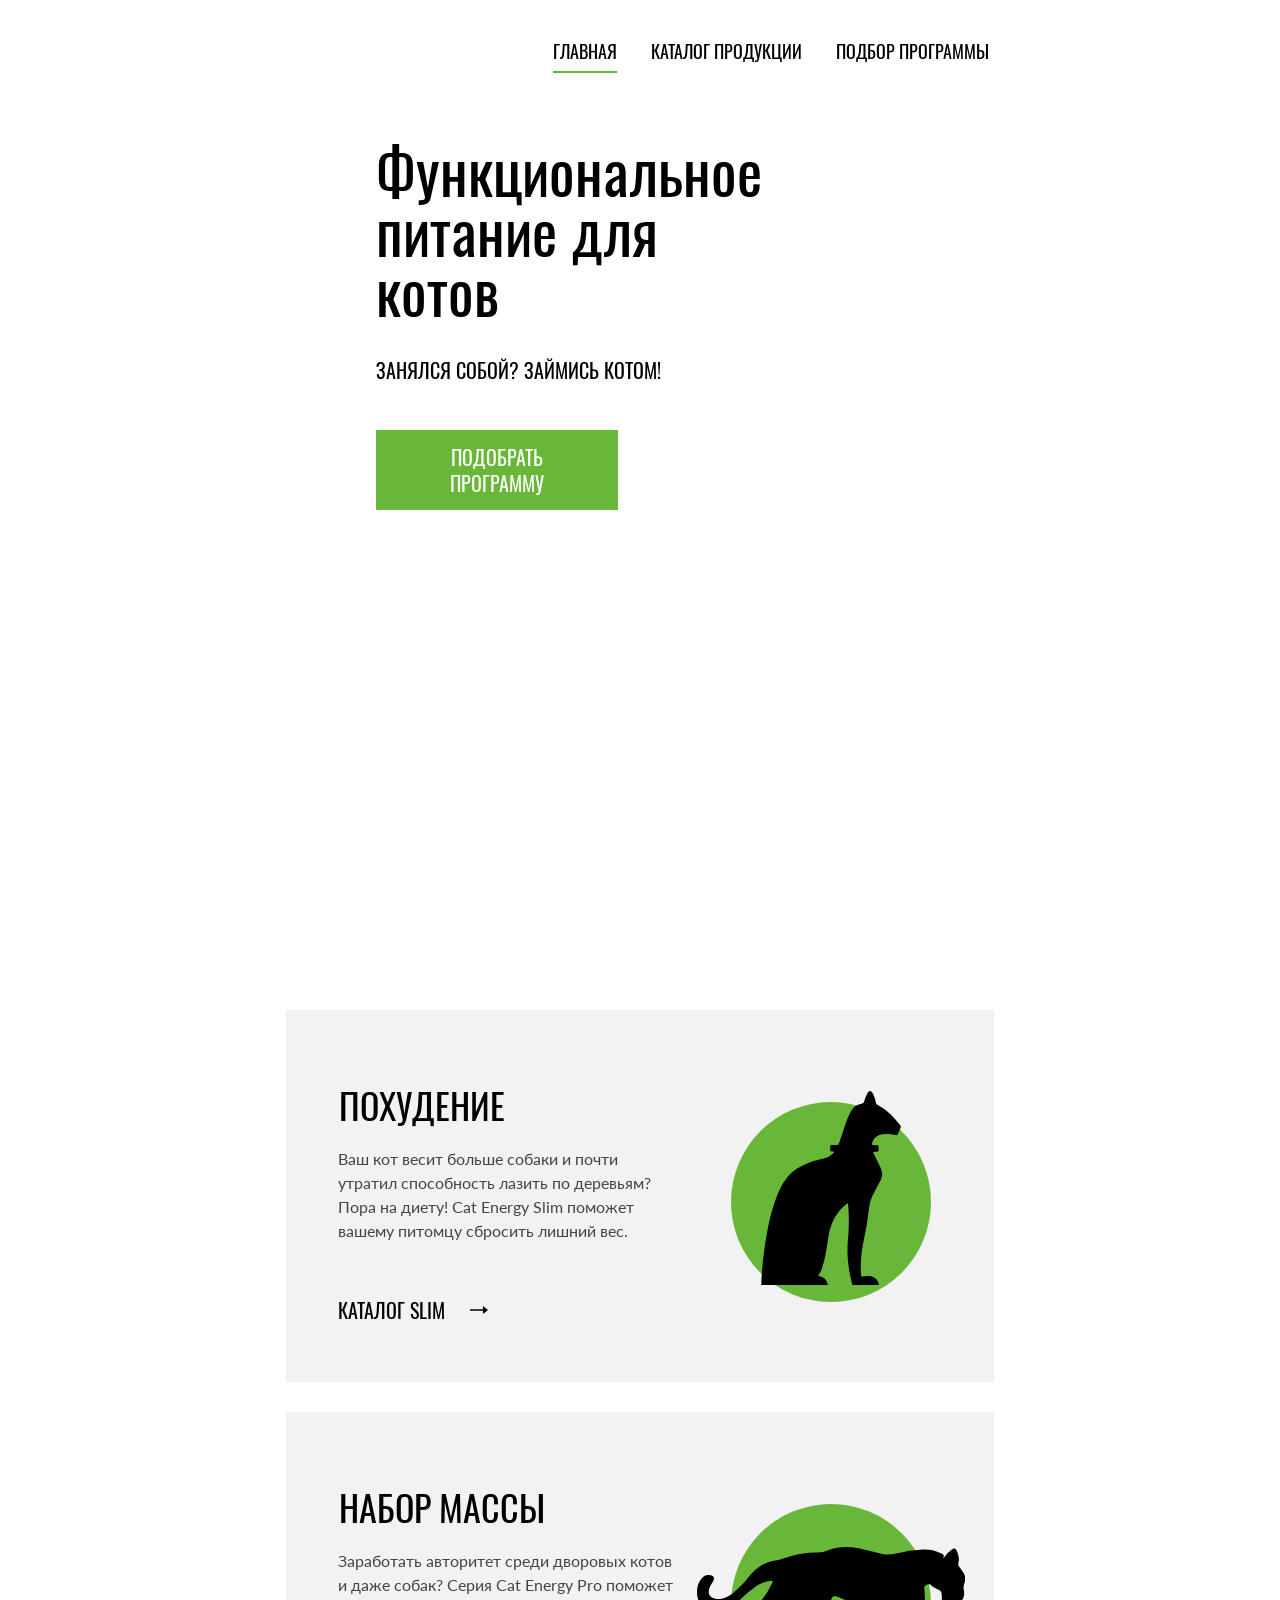
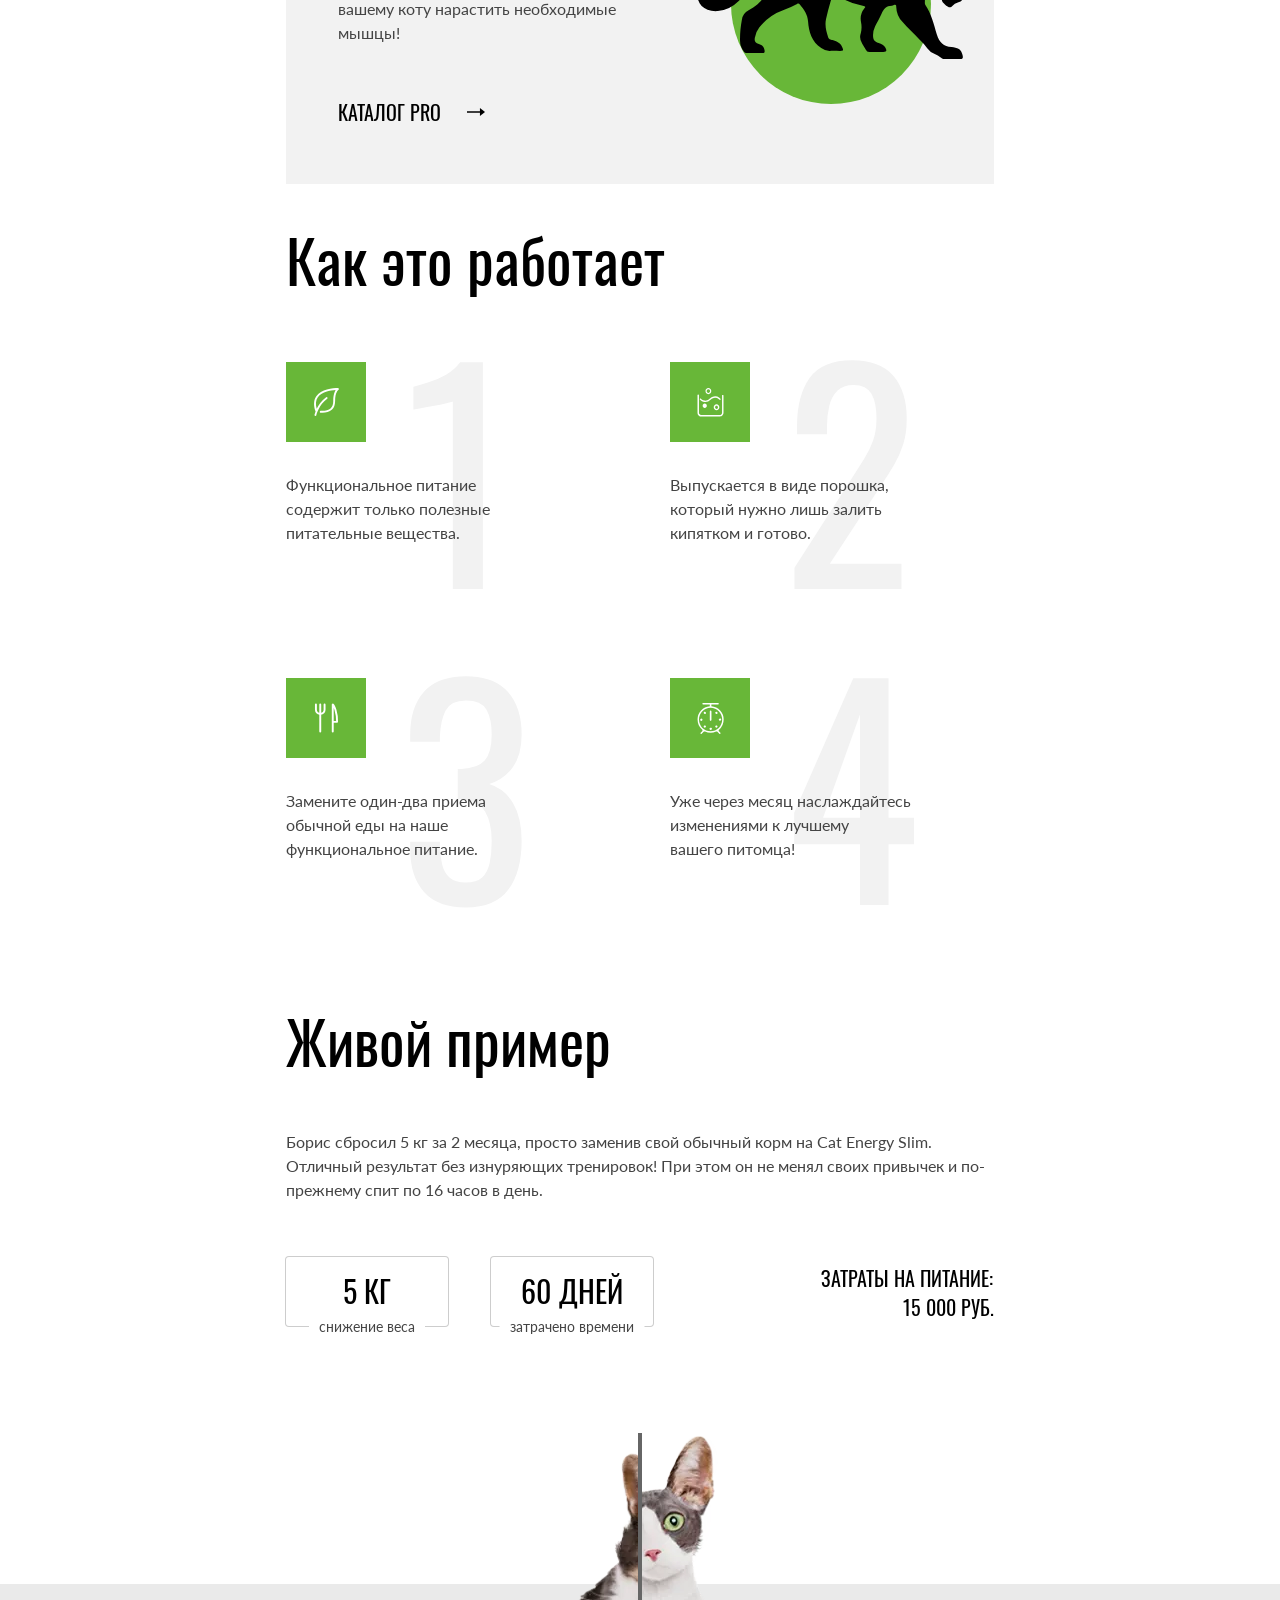
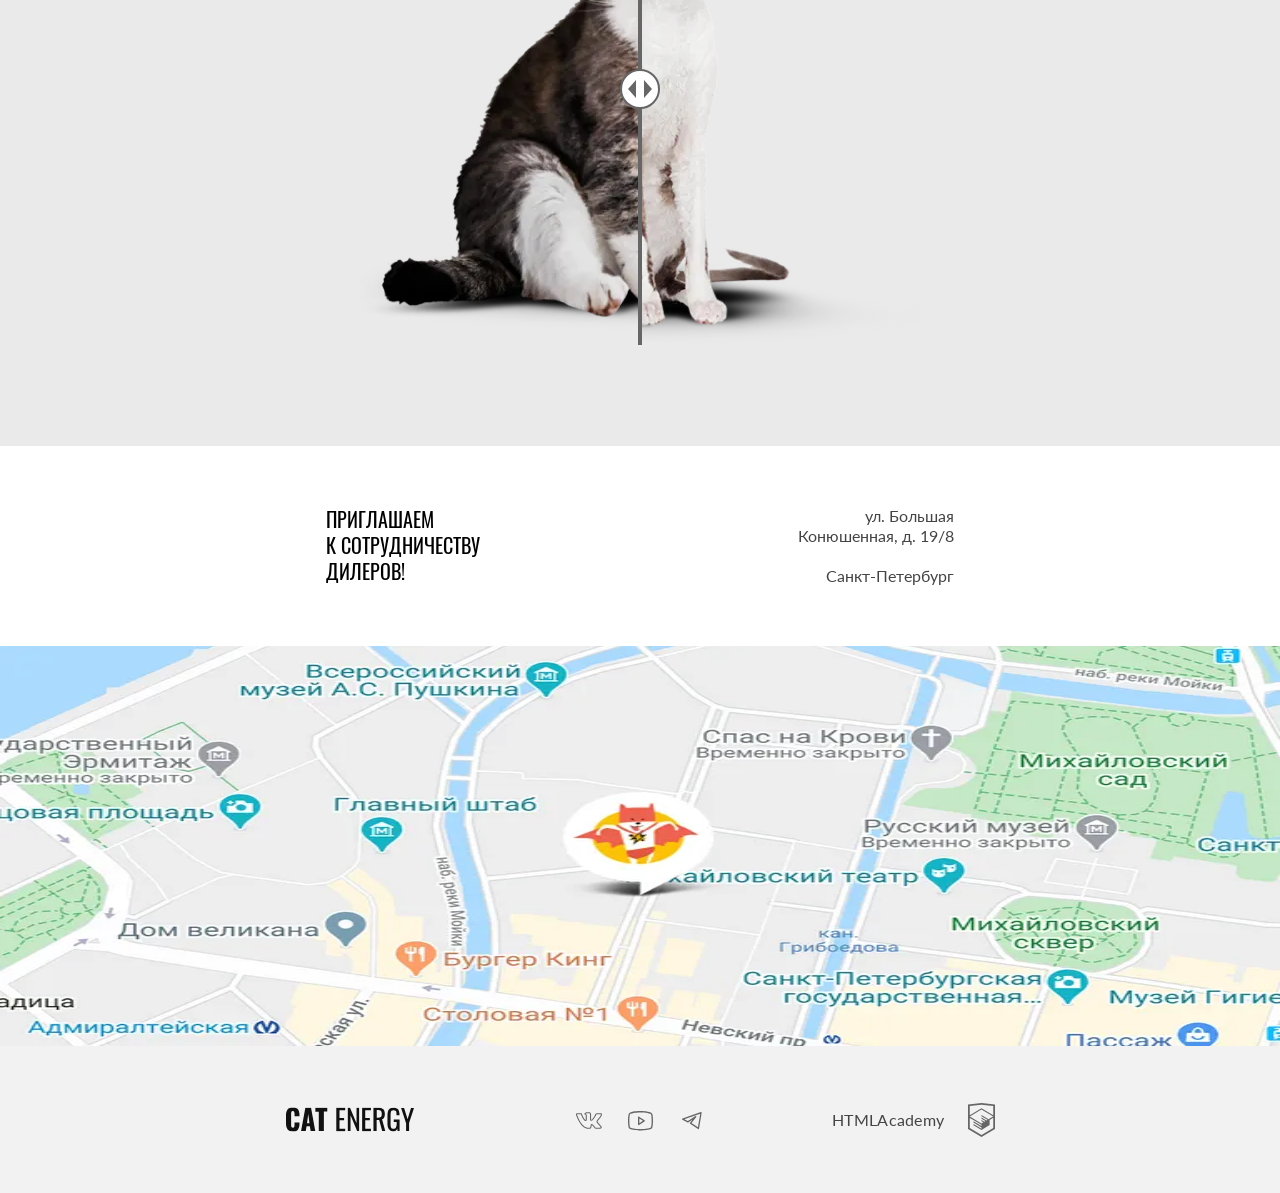
==== commit 55ca3fa1: "Deploying to gh-pages from @ bearBenjamin/2274609-cat-energy-2@6c7063f1684fd53cec769ffcbb18604e869ad" ====
--- a/index.html
+++ b/index.html
@@ -1 +1 @@
-<!DOCTYPE html><html class="page" lang="ru"><head><meta charset="UTF-8"><title>Название проекта</title><meta name="viewport" content="width=device-width,initial-scale=1"><link rel="preload" href="./fonts/lato/Lato-Regular.woff2" as="font" crossorigin="anonymous" type="font/woff2"><link rel="preload" href="./fonts/oswald/oswaldregular.woff2" as="font" crossorigin="anonymous" type="font/woff2"><link rel="icon" href="favicon.ico"><link rel="icon" href="favicons/icon.svg" type="image/svg+xml"><link rel="apple-touch-icon" href="favicons/180.png"><link rel="manifest" href="manifest.webmanifest"><link rel="stylesheet" href="styles/styles.css"><script src="scripts/index.js" defer="defer"></script></head><body class="page__body"><header class="main-header"><div class="main-header__container wrapper"><nav class="main-header__nav main-nav"><a class="main-nav__logo" href="#"><div class="main-nav__logo-image-wrapper"><picture><source media="(min-width: 1440px)" srcset="images/logo-dekstop.svg" width="70" height="59" type="image/svg+xml"><source media="(min-width: 768px)" srcset="images/logo-tablet.svg" width="60" height="50" type="image/svg+xml"><img class="main-nav__logo-image" src="images/logo-mobile.svg" width="33" height="38" alt="Логотип компании" loading="lazy"></picture></div><div class="main-nav__logo-text-wrapper"><picture><!-- <source media="(min-width: 1440px)" srcset="images/logo-text-tablet.svg" width="118" height="21" type="image/svg+xml"> --><source media="(min-width: 768px)" srcset="images/logo-text-tablet.svg" width="101" height="18" type="image/svg+xml"><img class="main-nav__logo-text" src="images/logo-2.svg" width="101" height="18" alt="Название компании Cat Energy" loading="lazy"></picture></div></a><ul class="main-nav__list main-nav__list--nojs"><li class="main-nav__list-item main-nav__list-item--current"><a class="main-nav__list-link main-nav__list-link--current">Главная</a></li><li class="main-nav__list-item"><a class="main-nav__list-link" href="catalog.html">Каталог продукции</a></li><li class="main-nav__list-item"><a class="main-nav__list-link" href="form-programs.html">Подбор программы</a></li></ul></nav><button class="main-header__button main-header__button--nojs button-toggle" type="button"><noscript><span class="visually-hidden">Отключен JS</span></noscript><span class="button-toggle__text visually-hidden">Открыть меню</span></button></div><article class="main-header__hero hero"><div class="hero__inner wrapper"><h1 class="title hero__title">Функциональное питание для котов</h1><p class="hero__slogan">Занялся собой? Займись котом!</p><div class="hero__image-wrapper"><picture><source width="552" height="499" type="image/webp" media="(min-width: 1440px)" srcset="images/index/hero-dekstop-cat-food@1x.webp, images/index/hero-dekstop-cat-food@2x.webp 2x"><source width="709" height="609" type="image/webp" media="(min-width: 768px)" srcset="images/index-tablet@1x.webp, images/index-tablet@2x.webp 2x"><source width="280" height="270" type="image/webp" srcset="images/index/hero-mobile-cat-food@1x.webp, images/index/hero-mobile-cat-food@2x.webp 2x"><source width="552" height="499" type="image/jpg" media="(min-width: 1440px)" srcset="images/index/hero-dekstop-cat-food@1x.png, images/index/hero-dekstop-cat-food@2x.png 2x"><source width="709" height="609" type="image/jpg" media="(min-width: 768px)" srcset="images/index-tablet@1x.png, images/index-tablet@2x.png 2x"><img class="hero__image" src="images/index/hero-mobile-cat-food@1x.png" srcset="images/index/hero-mobile-cat-food@2x.png" width="280" height="270" alt="Стакан кошачьих вкусняшек" loading="lazy"></picture></div><a class="button hero__link-programs" href="form-programs.html">Подобрать программу</a></div></article></header><main class="main-container"><section class="cat-programs"><div class="wrapper"><h2 class="visually-hidden">Программы тренировок</h2><ul class="cat-programs__list"><li class="cat-programs__list-item cat-programs__list-item--slim"><h3 class="title-secondary cat-programs__item-title">Похудение</h3><p class="cat-programs__item-content">Ваш кот весит больше собаки и почти утратил способность лазить по деревьям? Пора на диету! Cat Energy Slim поможет вашему питомцу сбросить лишний вес.</p><a class="cat-programs__item-link cat-programs__item-link-slim" href="form-programs.html">Каталог slim</a></li><li class="cat-programs__list-item cat-programs__list-item--pro"><h3 class="title-secondary cat-programs__item-title">Набор массы</h3><p class="cat-programs__item-content">Заработать авторитет среди дворовых котов и даже собак? Серия Cat Energy Pro поможет вашему коту нарастить необходимые мышцы!</p><a class="cat-programs__item-link cat-programs__item-link-pro" href="form-programs.html">Каталог pro</a></li></ul></div></section><section class="description-cat-programs"><div class="wrapper"><h2 class="title description-cat-programs__title">Как это работает</h2><ol class="description-cat-programs__list"><li class="description-cat-programs__list-item description-cat-programs__list-item-one"><p class="description-cat-programs__content">Функциональное питание содержит только полезные питательные вещества.</p></li><li class="description-cat-programs__list-item description-cat-programs__list-item-two"><p class="description-cat-programs__content">Выпускается в виде порошка, который нужно лишь залить кипятком и готово.</p></li><li class="description-cat-programs__list-item description-cat-programs__list-item-three"><p class="description-cat-programs__content">Замените один-два приема обычной еды на наше функциональное питание.</p></li><li class="description-cat-programs__list-item description-cat-programs__list-item-four"><p class="description-cat-programs__content">Уже через месяц наслаждайтесь изменениями к лучшему <span>вашего питомца!</span></p></li></ol></div></section><section class="role-model"><div class="role-model__wrapper wrapper"><div class="role-model__inner role-model-inner"><h2 class="title role-model__title">Живой пример</h2><p class="role-model__description">Борис сбросил 5 кг за 2 месяца, просто заменив свой обычный корм на Cat Energy Slim. Отличный результат без изнуряющих тренировок! При этом он не менял своих привычек и по-прежнему спит по 16 часов в день.</p><div class="role-model__date"><div class="role-model__date-container role-model-date-container"><p class="role-model-date-container__date">5 кг</p><p class="role-model-date-container__description role-model-date-container__description-mass">снижение веса</p></div><div class="role-model__date-container role-model-date-container"><p class="role-model-date-container__date">60 дней</p><p class="role-model-date-container__description role-model-date-container__description-time">затрачено времени</p></div><div class="role-model__price-container role-model-price-container"><p class="role-model-price-container__price-description">Затраты на питание:</p><p class="role-model-price-container__price-total-sum">15 000 руб.</p></div></div></div><div class="role-model__slider-container slider-container"><div class="slider-container__inner"><picture><source width="560" height="512" type="image/webp" media="(min-width: 768px)" srcset="images/slider/slider-tablet-after@1x.webp, images/slider/slider-tablet-after@2x.webp 2x"><source width="280" height="256" type="image/webp" srcset="images/slider/slider-mobile-after@1x.webp, images/slider/slider-mobile-after@2x.webp 2x"><source width="560" height="512" type="image/png" media="(min-width: 768px)" srcset="images/slider/slider-tablet-after@1x.png, images/slider/slider-tablet-after@2x.png 2x"><img class="slider-container__image" src="images/slider/slider-mobile-after@1x.png" srcset="images/slider/slider-mobile-after@2x.png" width="280" height="256" alt="Кот после программы" loading="lazy"></picture></div><div class="slider-container__inner slider-container__inner--before"><picture><source width="560" height="512" type="image/webp" media="(min-width: 768px)" srcset="images/slider/slider-tablet-before@1x.webp, images/slider/slider-tablet-before@2x.webp 2x"><source width="280" height="256" type="image/webp" srcset="images/slider/slider-mobile-before@1x.webp, images/slider/slider-mobile-before@2x.webp 2x"><source width="560" height="512" type="image/png" media="(min-width: 768px)" srcset="images/slider/slider-tablet-before@1x.png, images/slider/slider-tablet-before@2x.png 2x"><img class="slider-container__image" src="images/slider/slider-mobile-before@1x.png" srcset="images/slider/slider-mobile-before@2x.png" width="280" height="256" alt="Кот до программы" loading="lazy"></picture></div><div class="slider-container__toggle"><span class="visually-hidden">Переключатель фотографии кота до и после</span></div></div></div></section><section class="contact"><div class="contact__wrapper wrapper"><div class="contact__content-container"><h2 class="visually-hidden">Контакты</h2><p class="contact__slogan">Приглашаем<br>к сотрудничеству дилеров!</p><address class="contact__address">ул. Большая Конюшенная, д. 19/8 <span>Санкт-Петербург</span></address></div></div><div class="contact__map-container"><iframe class="contact__map-index" src="https://www.google.com/maps/embed?pb=!1m18!1m12!1m3!1d706.602636921308!2d30.32360140634495!3d59.93920964733319!2m3!1f0!2f0!3f0!3m2!1i1024!2i768!4f13.1!3m3!1m2!1s0x4696310fca3de3a1%3A0xc7af30764648c6b1!2z0JHQvtC70YzRiNCw0Y8g0JrQvtC90Y7RiNC10L3QvdCw0Y8g0YPQuy4sINC0LiAxOS84LCDQodCw0L3QutGCLdCf0LXRgtC10YDQsdGD0YDQsywgMTkxMTg2!5e0!3m2!1sru!2sru!4v1745788010640!5m2!1sru!2sru" width="320" height="362" allowfullscreen="" loading="lazy" referrerpolicy="no-referrer-when-downgrade"></iframe><div class="contact__map-wrapper"><picture><source width="1440" height="400" type="image/webp" media="(min-width: 1440px)" srcset="images/map-dekstop@1x.webp, images/map-dekstop@2x.webp 2x"><source width="768" height="400" type="image/webp" media="(min-width: 768px)" srcset="images/map-tablet@1x.webp, images/map-tablet@2x.webp 2x"><source width="320" height="362" type="image/webp" srcset="images/map-mobile@1x.webp, images/map-mobile@2x.webp 2x"><source width="1440" height="400" type="image/png" media="(min-width: 1440px)" srcset="images/map-dekstop@1x.png, images/map-dekstop@2x.png 2x"><source width="768" height="400" type="image/png" media="(min-width: 768px)" srcset="images/map-tablet@1x.png, images/map-tablet@2x.png 2x"><img class="contact__map-image" src="images/map-mobile@1x.png" srcset="images/map-mobile@2x.png" width="320" height="362" alt="Cat Energy на карте города" loading="lazy"></picture></div></div></section></main><footer class="page-footer"><div class="page-footer__container wrapper"><a class="page-footer__logo" href="index.html"><svg class="page-footer__logo-text" viewBox="0 0 128 24" width="128" height="24" aria-hidden="true" focusable="false"><use href="icons/stack.svg#footer-logo-text"></use></svg> <span class="visually-hidden">Логотип компании Cat Energy</span></a><ul class="page-footer__social-list"><li class="page-footer__social-list-item footer-social-list-item"><a class="footer-social-list-item__link footer-social-list-item__link--vk" href="https://vk.com/htmlacademy"><span class="visually-hidden">Вконтакте</span></a></li><li class="page-footer__social-list-item footer-social-list-item"><a class="footer-social-list-item__link footer-social-list-item__link--youtube" href="https://www.youtube.com/user/htmlacademyru"><span class="visually-hidden">Ютуб</span></a></li><li class="page-footer__social-list-item footer-social-list-item"><a class="footer-social-list-item__link footer-social-list-item__link--telegram" href="https://t.me/htmlacademy"><span class="visually-hidden">Телеграмм</span></a></li></ul><a class="page-footer__developer-contact" href="https://htmlacademy.ru/intensive/adaptive"><span class="page-footer__name-developer">HTMLAcademy</span> <svg class="page-footer__logo-developer" viewBox="0 0 27 34" width="27" height="34" aria-hidden="true" focusable="false"><use href="icons/stack.svg#footer-logo-htmlacademy"></use></svg> <span class="visually-hidden">Логотип htmlAcademy</span></a></div></footer></body></html>+<!DOCTYPE html><html class="page" lang="ru"><head><meta charset="UTF-8"><title>Название проекта</title><meta name="viewport" content="width=device-width,initial-scale=1"><link rel="preload" href="./fonts/lato/Lato-Regular.woff2" as="font" crossorigin="anonymous" type="font/woff2"><link rel="preload" href="./fonts/oswald/oswaldregular.woff2" as="font" crossorigin="anonymous" type="font/woff2"><link rel="icon" href="favicon.ico"><link rel="icon" href="favicons/icon.svg" type="image/svg+xml"><link rel="apple-touch-icon" href="favicons/180.png"><link rel="manifest" href="manifest.webmanifest"><link rel="stylesheet" href="styles/styles.css"><script src="scripts/index.js" defer="defer"></script></head><body class="page__body"><header class="main-header"><div class="main-header__container wrapper"><nav class="main-header__nav main-nav"><a class="main-nav__logo" href="#"><div class="main-nav__logo-image-wrapper"><picture><source media="(min-width: 1440px)" srcset="images/logo-dekstop.svg" width="70" height="59" type="image/svg+xml"><source media="(min-width: 768px)" srcset="images/logo-tablet.svg" width="60" height="50" type="image/svg+xml"><img class="main-nav__logo-image" src="images/logo-mobile.svg" width="33" height="38" alt="Логотип компании" loading="lazy"></picture></div><div class="main-nav__logo-text-wrapper"><picture><source media="(min-width: 768px)" srcset="images/logo-text-tablet.svg" width="101" height="18" type="image/svg+xml"><img class="main-nav__logo-text" src="images/logo-2.svg" width="101" height="18" alt="Название компании Cat Energy" loading="lazy"></picture></div></a><ul class="main-nav__list main-nav__list--nojs"><li class="main-nav__list-item main-nav__list-item--current"><a class="main-nav__list-link main-nav__list-link--current">Главная</a></li><li class="main-nav__list-item"><a class="main-nav__list-link" href="catalog.html">Каталог продукции</a></li><li class="main-nav__list-item"><a class="main-nav__list-link" href="form-programs.html">Подбор программы</a></li></ul></nav><button class="main-header__button main-header__button--nojs button-toggle" type="button"><noscript><span class="visually-hidden">Отключен JS</span></noscript><span class="button-toggle__text visually-hidden">Открыть меню</span></button></div><article class="main-header__hero hero"><div class="hero__inner wrapper"><h1 class="title hero__title">Функциональное питание для котов</h1><p class="hero__slogan">Занялся собой? Займись котом!</p><div class="hero__image-wrapper"><picture><source width="552" height="499" type="image/webp" media="(min-width: 1440px)" srcset="images/index/hero-dekstop-cat-food@1x.webp, images/index/hero-dekstop-cat-food@2x.webp 2x"><source width="709" height="609" type="image/webp" media="(min-width: 768px)" srcset="images/index-tablet@1x.webp, images/index-tablet@2x.webp 2x"><source width="280" height="270" type="image/webp" srcset="images/index/hero-mobile-cat-food@1x.webp, images/index/hero-mobile-cat-food@2x.webp 2x"><source width="552" height="499" type="image/jpg" media="(min-width: 1440px)" srcset="images/index/hero-dekstop-cat-food@1x.png, images/index/hero-dekstop-cat-food@2x.png 2x"><source width="709" height="609" type="image/jpg" media="(min-width: 768px)" srcset="images/index-tablet@1x.png, images/index-tablet@2x.png 2x"><img class="hero__image" src="images/index/hero-mobile-cat-food@1x.png" srcset="images/index/hero-mobile-cat-food@2x.png" width="280" height="270" alt="Стакан кошачьих вкусняшек" loading="lazy"></picture></div><a class="button hero__link-programs" href="form-programs.html">Подобрать программу</a></div></article></header><main class="main-container"><section class="cat-programs"><div class="wrapper"><h2 class="visually-hidden">Программы тренировок</h2><ul class="cat-programs__list"><li class="cat-programs__list-item cat-programs__list-item--slim"><h3 class="title-secondary cat-programs__item-title">Похудение</h3><p class="cat-programs__item-content">Ваш кот весит больше собаки и почти утратил способность лазить по деревьям? Пора на диету! Cat Energy Slim поможет вашему питомцу сбросить лишний вес.</p><a class="cat-programs__item-link cat-programs__item-link-slim" href="form-programs.html">Каталог slim</a></li><li class="cat-programs__list-item cat-programs__list-item--pro"><h3 class="title-secondary cat-programs__item-title">Набор массы</h3><p class="cat-programs__item-content">Заработать авторитет среди дворовых котов и даже собак? Серия Cat Energy Pro поможет вашему коту нарастить необходимые мышцы!</p><a class="cat-programs__item-link cat-programs__item-link-pro" href="form-programs.html">Каталог pro</a></li></ul></div></section><section class="description-cat-programs"><div class="wrapper"><h2 class="title description-cat-programs__title">Как это работает</h2><ol class="description-cat-programs__list"><li class="description-cat-programs__list-item description-cat-programs__list-item-one"><p class="description-cat-programs__content">Функциональное питание содержит только полезные питательные вещества.</p></li><li class="description-cat-programs__list-item description-cat-programs__list-item-two"><p class="description-cat-programs__content">Выпускается в виде порошка, который нужно лишь залить кипятком и готово.</p></li><li class="description-cat-programs__list-item description-cat-programs__list-item-three"><p class="description-cat-programs__content">Замените один-два приема обычной еды на наше функциональное питание.</p></li><li class="description-cat-programs__list-item description-cat-programs__list-item-four"><p class="description-cat-programs__content">Уже через месяц наслаждайтесь изменениями к лучшему <span>вашего питомца!</span></p></li></ol></div></section><section class="role-model"><div class="role-model__wrapper wrapper"><div class="role-model__inner role-model-inner"><h2 class="title role-model__title">Живой пример</h2><p class="role-model__description">Борис сбросил 5 кг за 2 месяца, просто заменив свой обычный корм на Cat Energy Slim. Отличный результат без изнуряющих тренировок! При этом он не менял своих привычек и по-прежнему спит по 16 часов в день.</p><div class="role-model__date"><div class="role-model__date-container role-model-date-container"><p class="role-model-date-container__date">5 кг</p><p class="role-model-date-container__description role-model-date-container__description-mass">снижение веса</p></div><div class="role-model__date-container role-model-date-container"><p class="role-model-date-container__date">60 дней</p><p class="role-model-date-container__description role-model-date-container__description-time">затрачено времени</p></div><div class="role-model__price-container role-model-price-container"><p class="role-model-price-container__price-description">Затраты на питание:</p><p class="role-model-price-container__price-total-sum">15 000 руб.</p></div></div></div><div class="role-model__slider-container slider-container"><div class="slider-container__inner"><picture><source width="560" height="512" type="image/webp" media="(min-width: 768px)" srcset="images/slider/slider-tablet-after@1x.webp, images/slider/slider-tablet-after@2x.webp 2x"><source width="280" height="256" type="image/webp" srcset="images/slider/slider-mobile-after@1x.webp, images/slider/slider-mobile-after@2x.webp 2x"><source width="560" height="512" type="image/png" media="(min-width: 768px)" srcset="images/slider/slider-tablet-after@1x.png, images/slider/slider-tablet-after@2x.png 2x"><img class="slider-container__image" src="images/slider/slider-mobile-after@1x.png" srcset="images/slider/slider-mobile-after@2x.png" width="280" height="256" alt="Кот после программы" loading="lazy"></picture></div><div class="slider-container__inner slider-container__inner--before"><picture><source width="560" height="512" type="image/webp" media="(min-width: 768px)" srcset="images/slider/slider-tablet-before@1x.webp, images/slider/slider-tablet-before@2x.webp 2x"><source width="280" height="256" type="image/webp" srcset="images/slider/slider-mobile-before@1x.webp, images/slider/slider-mobile-before@2x.webp 2x"><source width="560" height="512" type="image/png" media="(min-width: 768px)" srcset="images/slider/slider-tablet-before@1x.png, images/slider/slider-tablet-before@2x.png 2x"><img class="slider-container__image" src="images/slider/slider-mobile-before@1x.png" srcset="images/slider/slider-mobile-before@2x.png" width="280" height="256" alt="Кот до программы" loading="lazy"></picture></div><div class="slider-container__toggle"><span class="visually-hidden">Переключатель фотографии кота до и после</span></div></div></div></section><section class="contact"><div class="contact__wrapper wrapper"><div class="contact__content-container"><h2 class="visually-hidden">Контакты</h2><p class="contact__slogan">Приглашаем<br>к сотрудничеству дилеров!</p><address class="contact__address">ул. Большая Конюшенная, д. 19/8 <span>Санкт-Петербург</span></address></div></div><div class="contact__map-container"><iframe class="contact__map-index" src="https://www.google.com/maps/embed?pb=!1m18!1m12!1m3!1d706.602636921308!2d30.32360140634495!3d59.93920964733319!2m3!1f0!2f0!3f0!3m2!1i1024!2i768!4f13.1!3m3!1m2!1s0x4696310fca3de3a1%3A0xc7af30764648c6b1!2z0JHQvtC70YzRiNCw0Y8g0JrQvtC90Y7RiNC10L3QvdCw0Y8g0YPQuy4sINC0LiAxOS84LCDQodCw0L3QutGCLdCf0LXRgtC10YDQsdGD0YDQsywgMTkxMTg2!5e0!3m2!1sru!2sru!4v1745788010640!5m2!1sru!2sru" width="320" height="362" allowfullscreen="" loading="lazy" referrerpolicy="no-referrer-when-downgrade"></iframe><div class="contact__map-wrapper"><picture><source width="1440" height="400" type="image/webp" media="(min-width: 1440px)" srcset="images/map-dekstop@1x.webp, images/map-dekstop@2x.webp 2x"><source width="768" height="400" type="image/webp" media="(min-width: 768px)" srcset="images/map-tablet@1x.webp, images/map-tablet@2x.webp 2x"><source width="320" height="362" type="image/webp" srcset="images/map-mobile@1x.webp, images/map-mobile@2x.webp 2x"><source width="1440" height="400" type="image/png" media="(min-width: 1440px)" srcset="images/map-dekstop@1x.png, images/map-dekstop@2x.png 2x"><source width="768" height="400" type="image/png" media="(min-width: 768px)" srcset="images/map-tablet@1x.png, images/map-tablet@2x.png 2x"><img class="contact__map-image" src="images/map-mobile@1x.png" srcset="images/map-mobile@2x.png" width="320" height="362" alt="Cat Energy на карте города" loading="lazy"></picture></div></div></section></main><footer class="page-footer"><div class="page-footer__container wrapper"><a class="page-footer__logo" href="index.html"><svg class="page-footer__logo-text" viewBox="0 0 128 24" width="128" height="24" aria-hidden="true" focusable="false"><use href="icons/stack.svg#footer-logo-text"></use></svg> <span class="visually-hidden">Логотип компании Cat Energy</span></a><ul class="page-footer__social-list"><li class="page-footer__social-list-item footer-social-list-item"><a class="footer-social-list-item__link footer-social-list-item__link--vk" href="https://vk.com/htmlacademy"><span class="visually-hidden">Вконтакте</span></a></li><li class="page-footer__social-list-item footer-social-list-item"><a class="footer-social-list-item__link footer-social-list-item__link--youtube" href="https://www.youtube.com/user/htmlacademyru"><span class="visually-hidden">Ютуб</span></a></li><li class="page-footer__social-list-item footer-social-list-item"><a class="footer-social-list-item__link footer-social-list-item__link--telegram" href="https://t.me/htmlacademy"><span class="visually-hidden">Телеграмм</span></a></li></ul><a class="page-footer__developer-contact" href="https://htmlacademy.ru/intensive/adaptive"><span class="page-footer__name-developer">HTMLAcademy</span> <svg class="page-footer__logo-developer" viewBox="0 0 27 34" width="27" height="34" aria-hidden="true" focusable="false"><use href="icons/stack.svg#footer-logo-htmlacademy"></use></svg> <span class="visually-hidden">Логотип htmlAcademy</span></a></div></footer></body></html>
